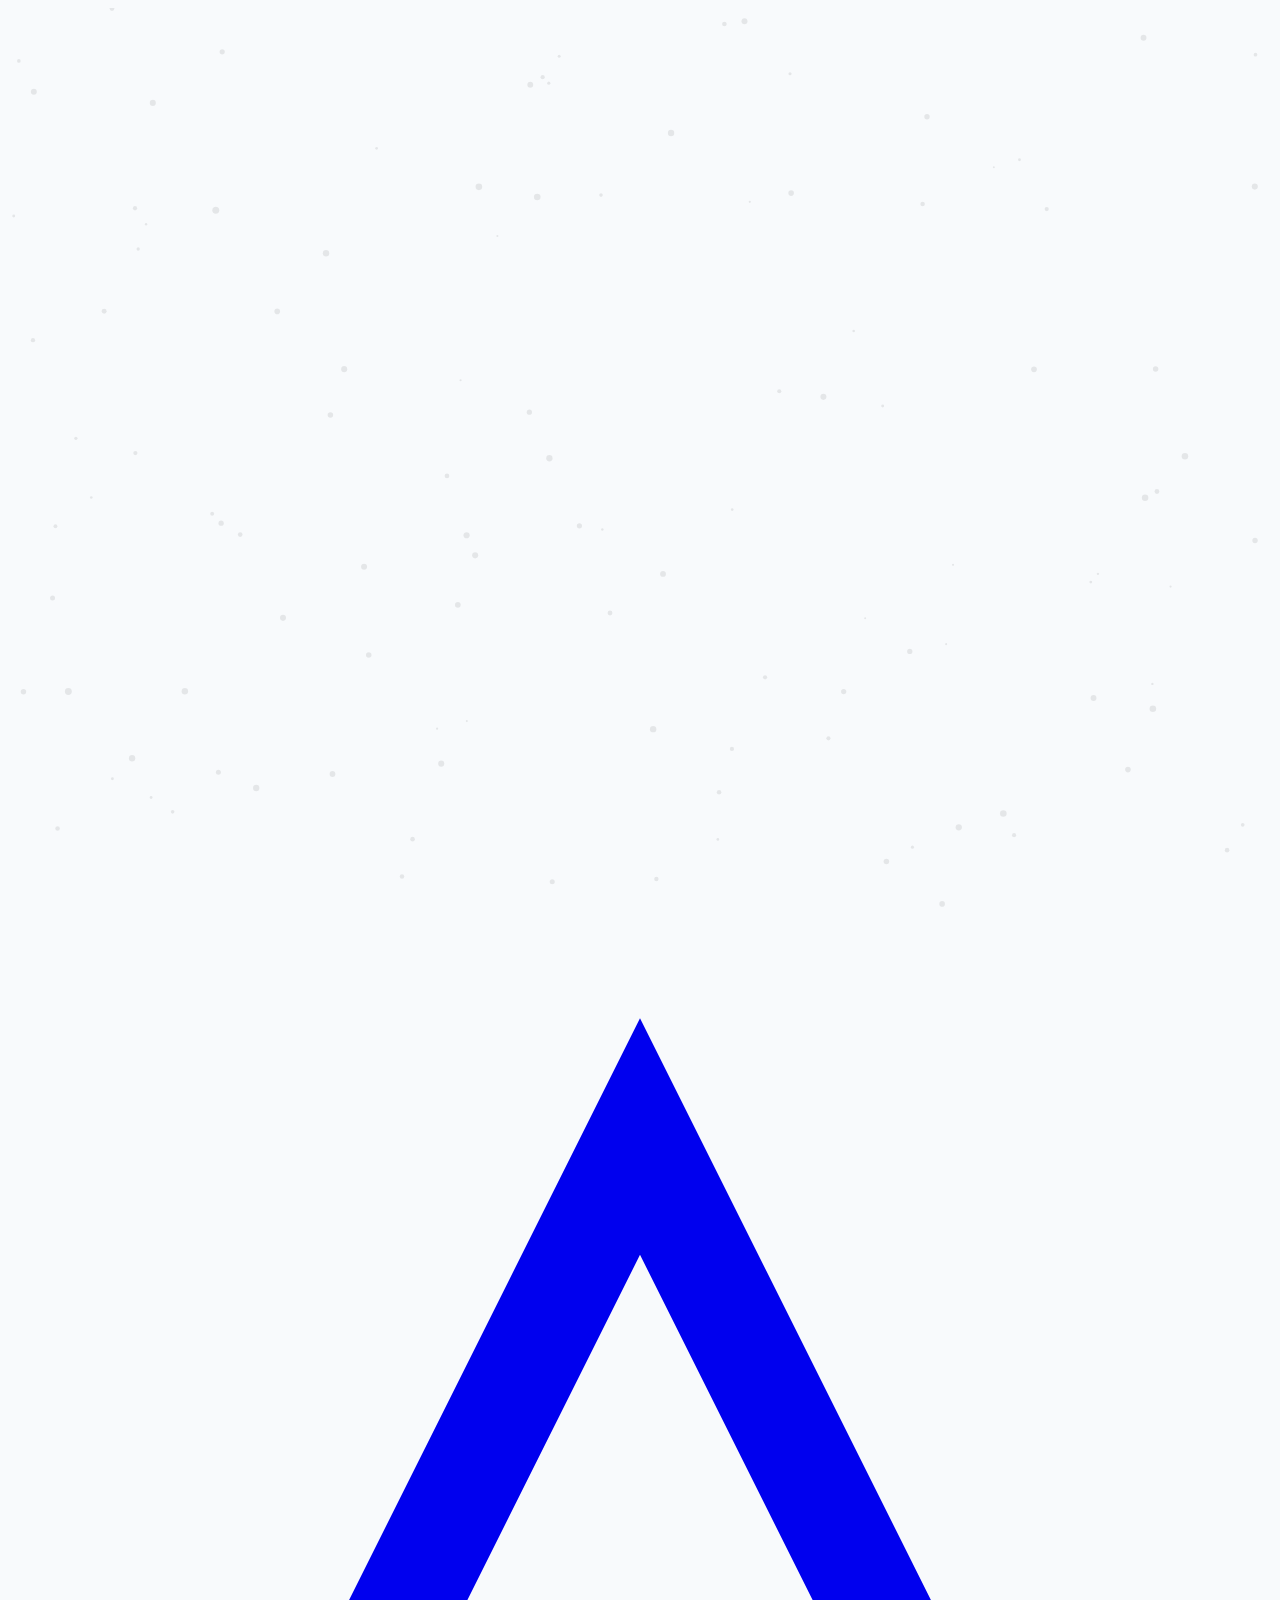
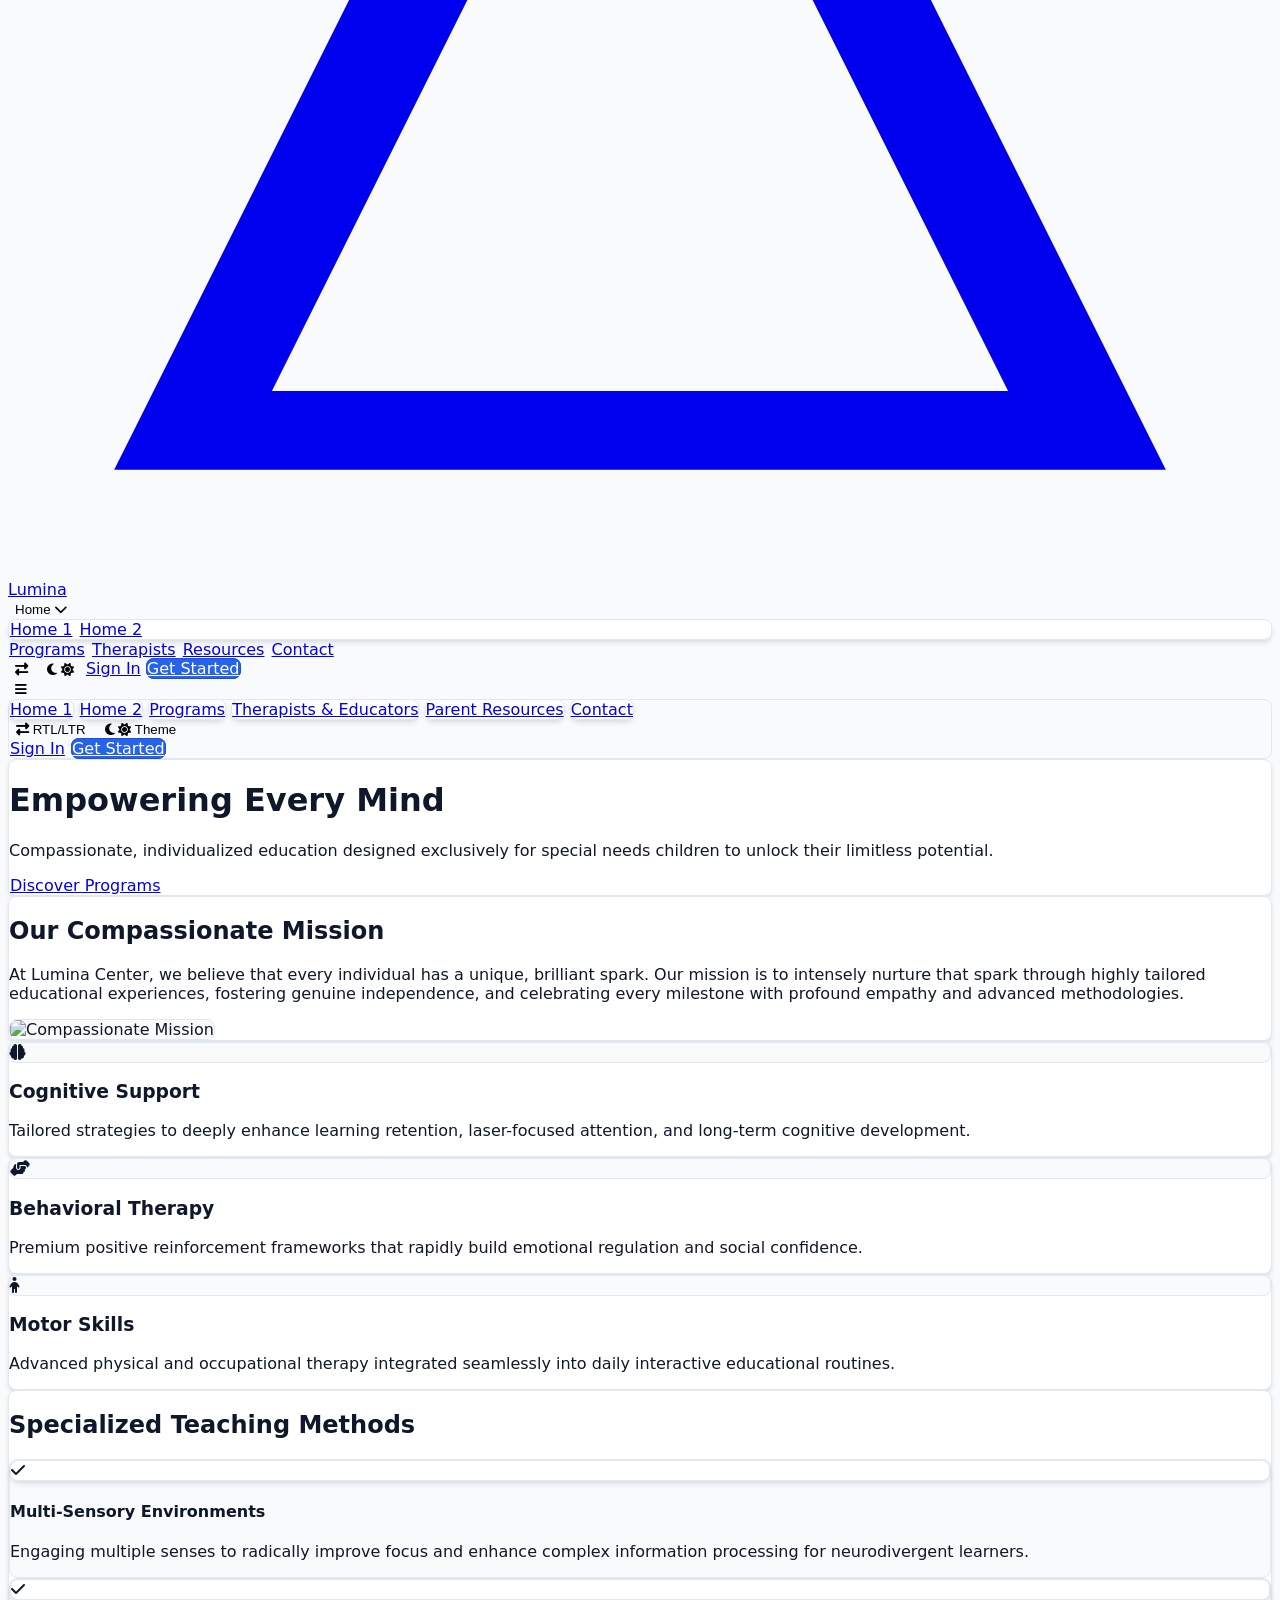
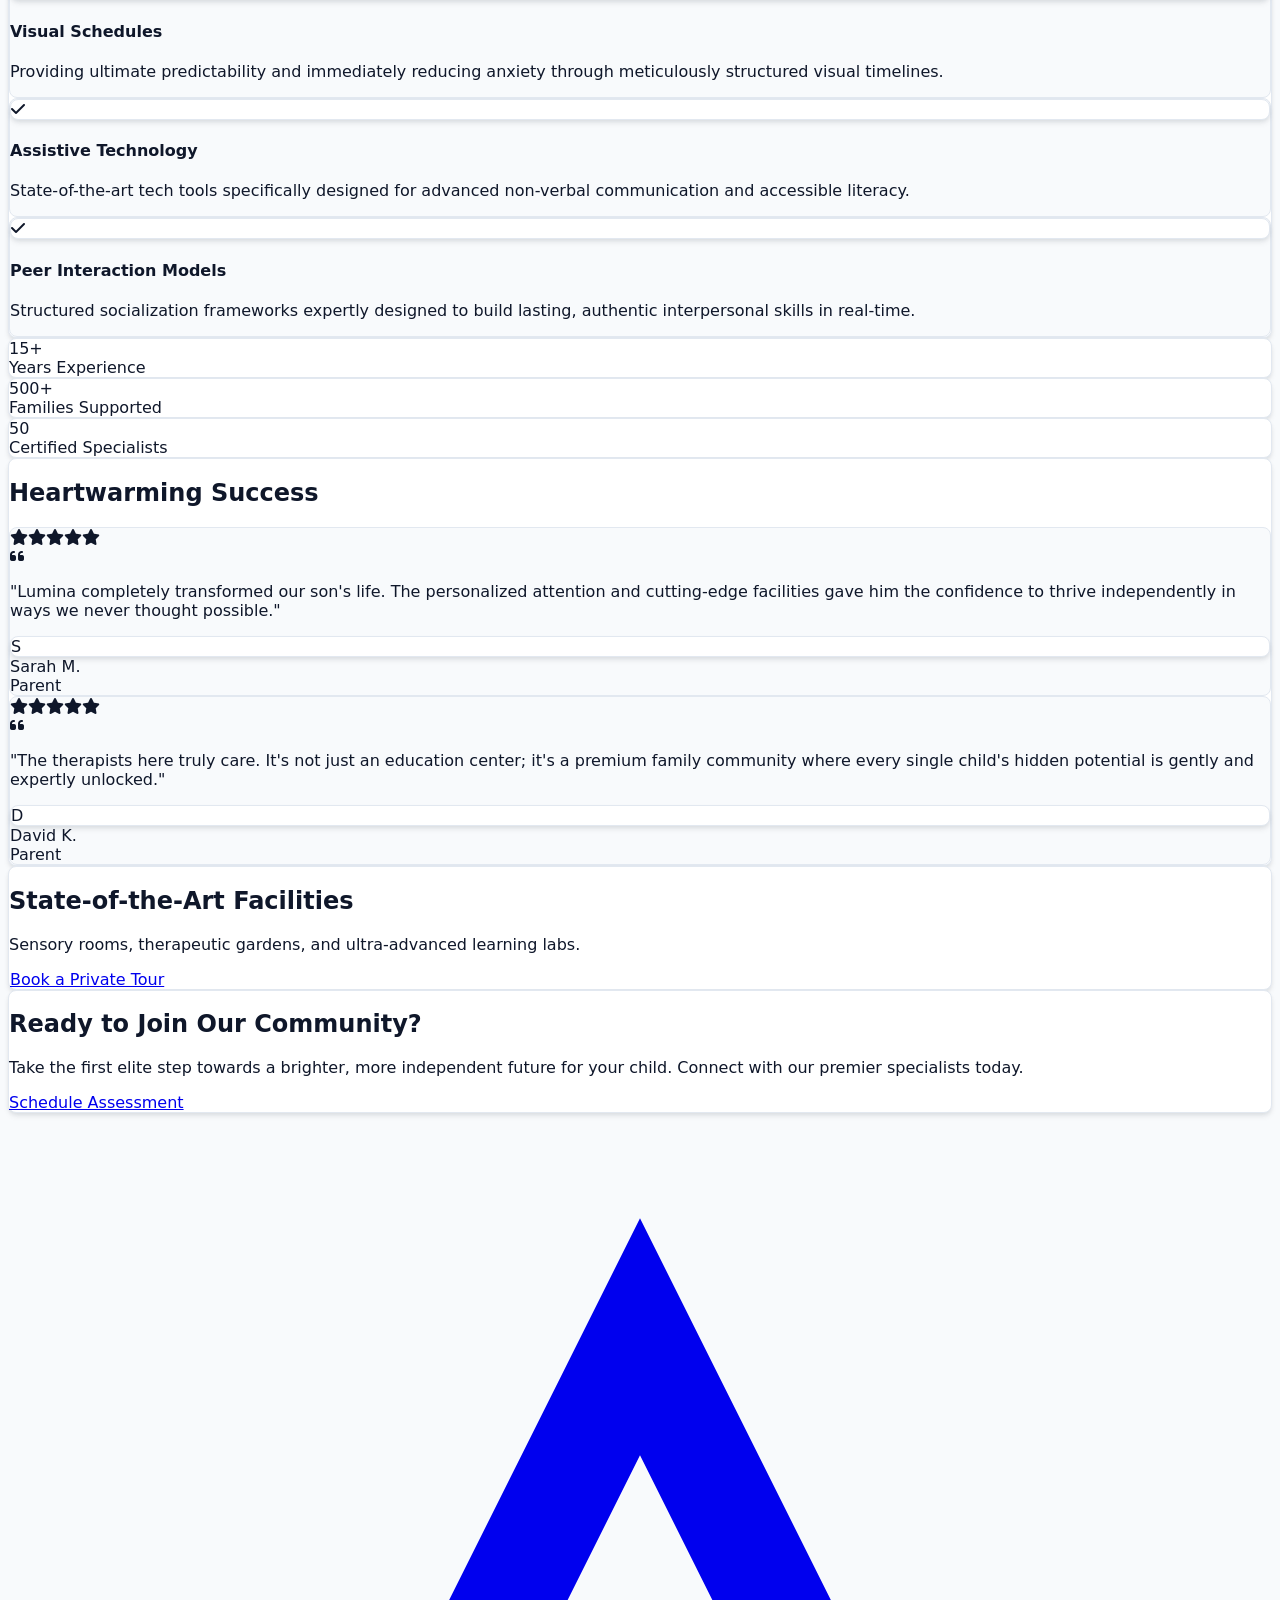
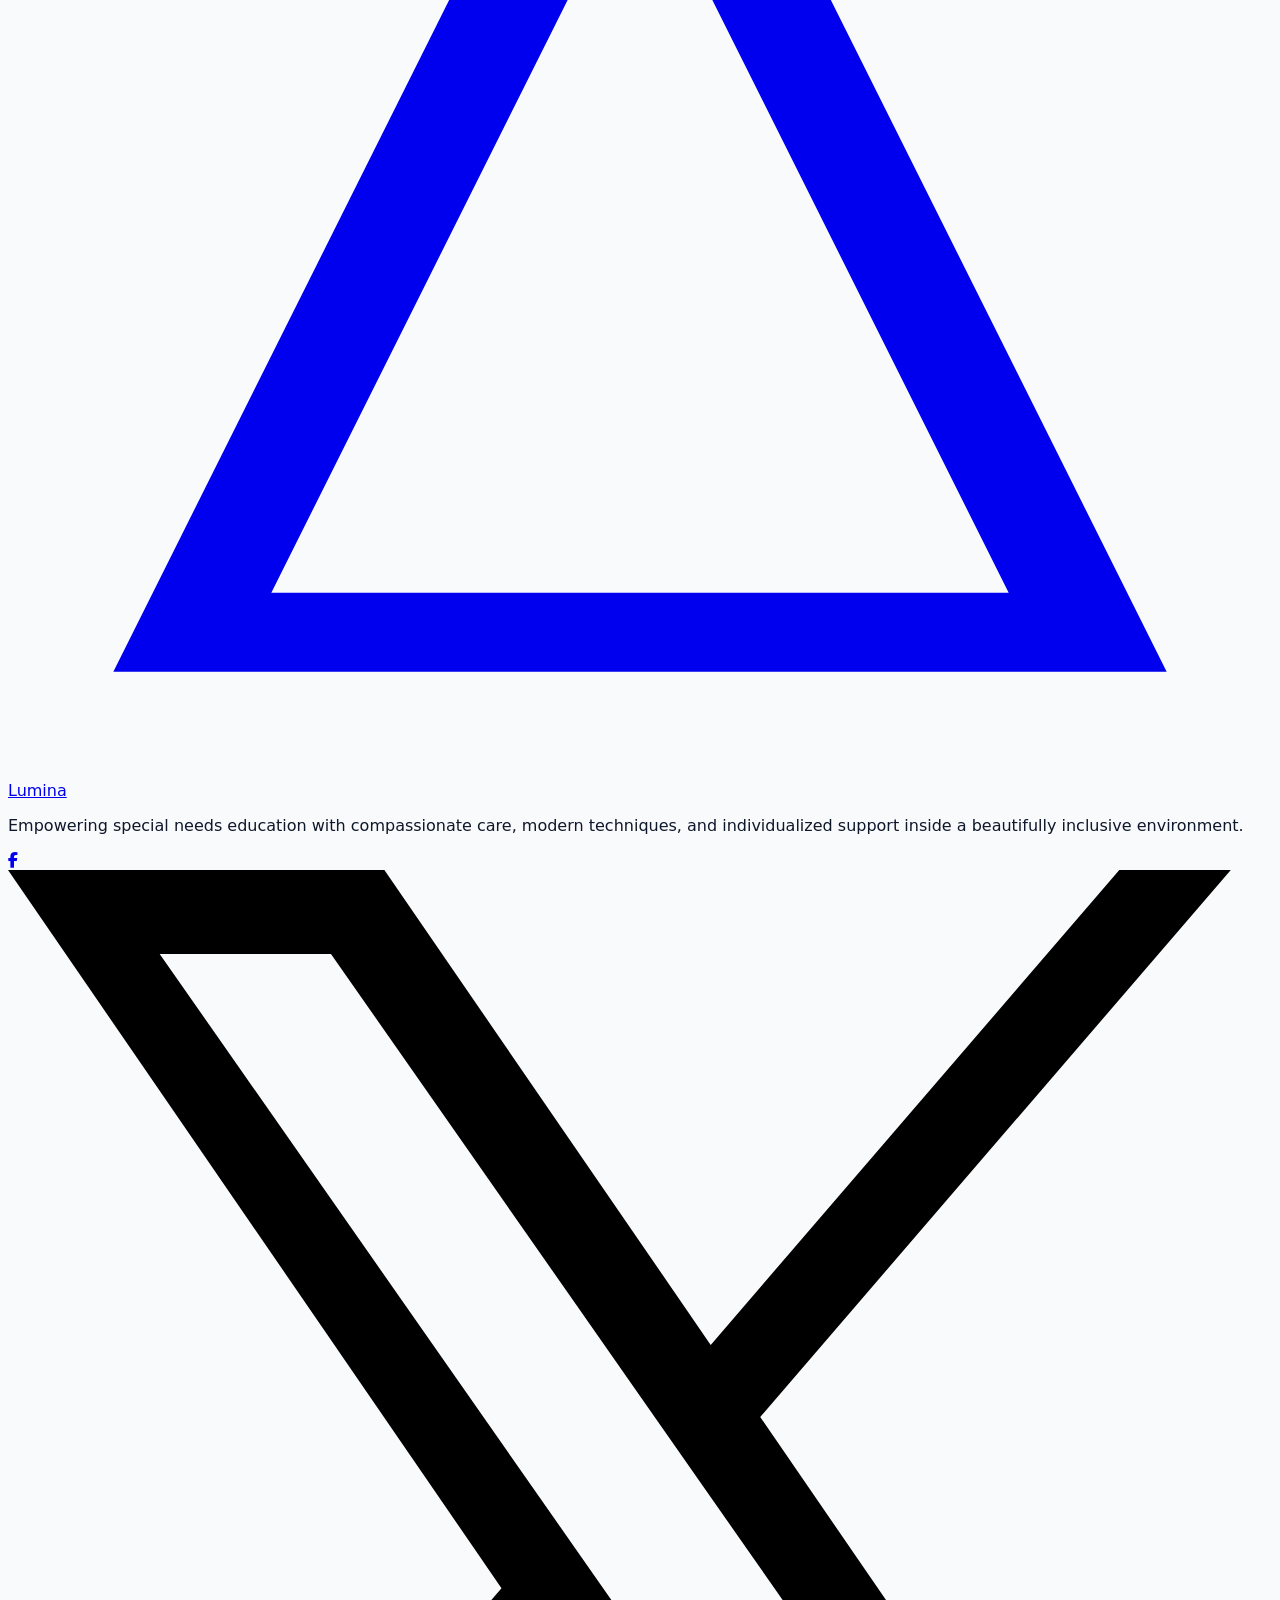
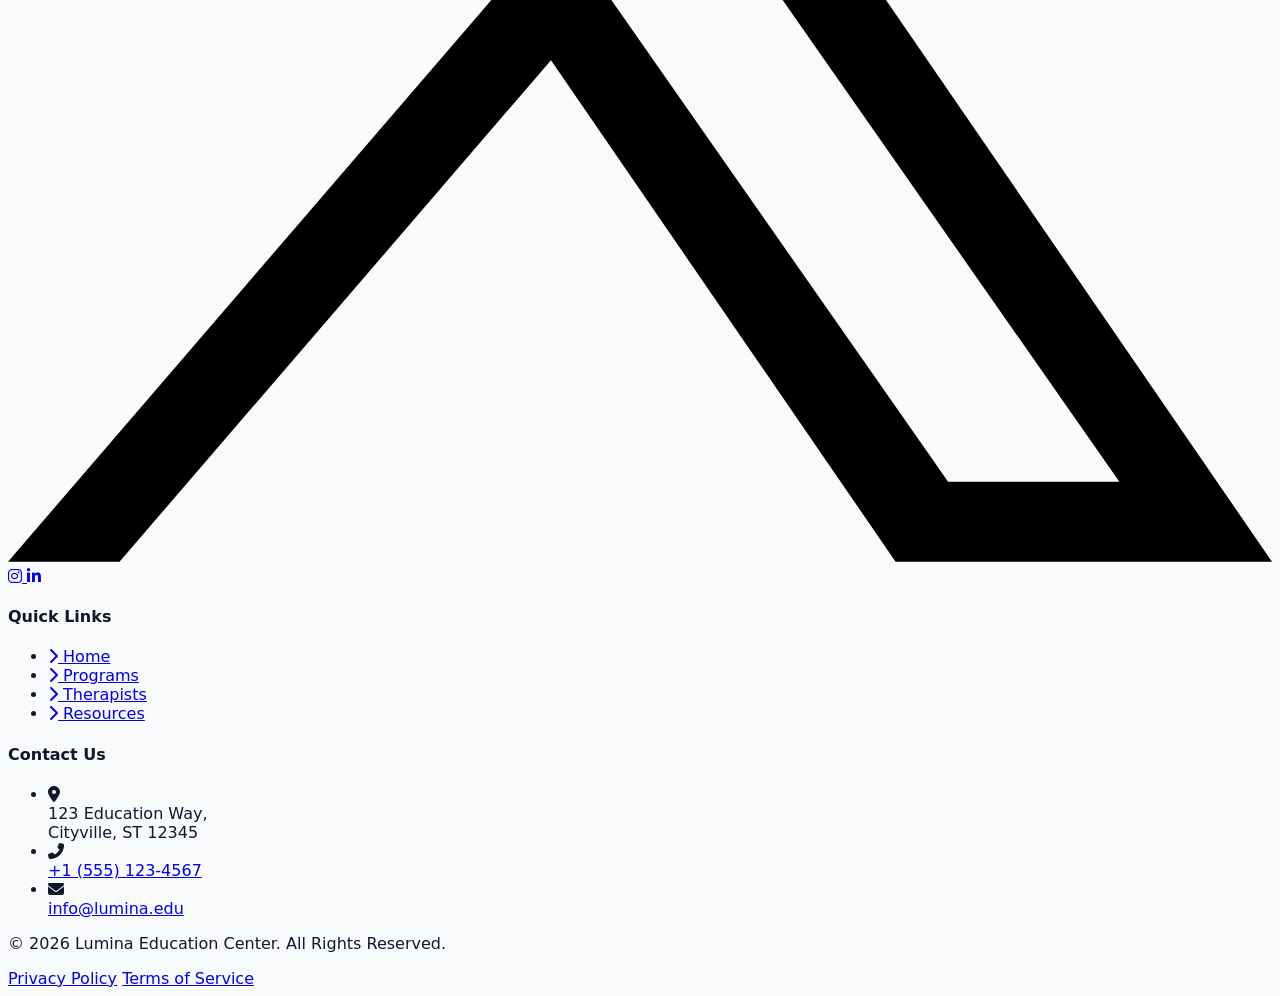
==== index.html @ 052b835d "updated" ====
<!doctype html>
<html lang="en" class="dark">
  <head>
    <meta charset="UTF-8" />
    <meta name="viewport" content="width=device-width, initial-scale=1.0" />
    <title>Lumina - Home</title>
    <!-- Custom Favicon -->
    <link
      rel="icon"
      type="image/svg+xml"
      href="data:image/svg+xml,<svg xmlns='http://www.w3.org/2000/svg' viewBox='0 0 100 100'><text y='.9em' font-size='90'>🌟</text></svg>"
    />
    <script src="https://cdn.tailwindcss.com"></script>
    <script>
      tailwind.config = {
        darkMode: "class",
        theme: {
          extend: {
            colors: {
              neuBg: { light: "#e0e5ec", dark: "#1a1a2e" },
            },
          },
        },
      };
    </script>
    <link rel="stylesheet" href="style.css" />
    <link
      rel="stylesheet"
      href="https://cdnjs.cloudflare.com/ajax/libs/font-awesome/6.4.0/css/all.min.css"
    />
    <!-- Anti-Flash Theme Script & Smooth Page Load Animation -->

    <script>
      if (
        localStorage.getItem("theme") === "dark" ||
        (!("theme" in localStorage) &&
          window.matchMedia("(prefers-color-scheme: dark)").matches)
      ) {
        document.documentElement.classList.add("dark");
      } else {
        document.documentElement.classList.remove("dark");
      }
    </script>
  </head>

  <body
    class="bg-neuBg-light dark:bg-neuBg-dark text-gray-800 dark:text-gray-100 transition-colors duration-300 font-sans min-h-screen flex flex-col relative break-words"
    dir="ltr"
  >
    <!-- Premium Moving Particle Animation -->
    <canvas
      id="particles-canvas"
      class="fixed inset-0 z-0 pointer-events-none"
    ></canvas>

    <nav
      class="sticky top-0 z-50 p-4 w-full bg-neuBg-light/80 dark:bg-neuBg-dark/80 backdrop-blur-md border-b border-gray-300/30 dark:border-gray-800/50 transition-colors duration-300 shadow-sm"
    >
      <div class="container mx-auto flex justify-between items-center gap-2">
        <a
          href="index.html"
          class="flex items-center gap-2 xl:gap-3 group shrink-0"
        >
          <div
            class="w-10 h-10 md:w-12 md:h-12 neu-btn flex items-center justify-center transition-transform duration-500 text-blue-600 dark:text-blue-400 relative"
          >
            <svg
              class="w-6 h-6 md:w-7 md:h-7 relative z-10"
              fill="currentColor"
              viewBox="0 0 24 24"
            >
              <path d="M12 2L2 22h20L12 2zm0 4.5l7 14h-14l7-14z" />
            </svg>
          </div>
          <span
            class="text-xl md:text-2xl xl:text-3xl font-extrabold tracking-tighter bg-clip-text text-transparent bg-blue-600 dark:from-blue-400 dark:to-indigo-400"
            >Lumina</span
          >
        </a>

        <div class="hidden lg:flex items-center gap-1 xl:gap-6 font-bold">
          <div class="relative group">
            <button
              class="dropdown-btn flex items-center gap-1 hover:text-blue-600 dark:hover:text-blue-400 transition-colors px-2 py-2 xl:p-3 neu-btn text-[11px] xl:text-sm uppercase tracking-wide"
            >
              Home
              <i
                class="fas fa-chevron-down text-[9px] xl:text-xs ml-1 opacity-70"
              ></i>
            </button>
            <div
              class="dropdown-menu absolute hidden top-full left-0 mt-4 w-40 neu-flat p-2 flex-col gap-2 z-50"
            >
              <a
                href="index.html"
                class="p-3 hover:text-blue-500 transition-colors block text-center neu-btn text-sm"
                >Home 1</a
              >
              <a
                href="index2.html"
                class="p-3 hover:text-blue-500 transition-colors block text-center neu-btn text-sm"
                >Home 2</a
              >
            </div>
          </div>
          <a
            href="programs.html"
            class="px-2 py-2 xl:p-3 neu-btn hover:text-blue-600 dark:hover:text-blue-400 transition-colors text-[11px] xl:text-sm uppercase tracking-wide"
            >Programs</a
          >
          <a
            href="therapists.html"
            class="px-2 py-2 xl:p-3 neu-btn hover:text-blue-600 dark:hover:text-blue-400 transition-colors text-[11px] xl:text-sm uppercase tracking-wide"
            >Therapists</a
          >
          <a
            href="resources.html"
            class="px-2 py-2 xl:p-3 neu-btn hover:text-blue-600 dark:hover:text-blue-400 transition-colors text-[11px] xl:text-sm uppercase tracking-wide"
            >Resources</a
          >
          <a
            href="contact.html"
            class="px-2 py-2 xl:p-3 neu-btn hover:text-blue-600 dark:hover:text-blue-400 transition-colors text-[11px] xl:text-sm uppercase tracking-wide"
            >Contact</a
          >
        </div>

        <div class="hidden lg:flex items-center gap-2 xl:gap-5 shrink-0">
          <button
            class="dir-toggle neu-btn w-8 h-8 xl:w-10 xl:h-10 flex items-center justify-center text-sm xl:text-lg hover:text-blue-500 transition-colors"
            title="Toggle RTL/LTR"
          >
            <i class="fas fa-exchange-alt"></i>
          </button>
          <button
            class="theme-toggle neu-btn w-8 h-8 xl:w-10 xl:h-10 flex items-center justify-center text-sm xl:text-lg hover:text-blue-500 transition-colors"
            title="Toggle Theme"
          >
            <i class="fas fa-moon dark:hidden"></i>
            <i class="fas fa-sun hidden dark:block text-yellow-400"></i>
          </button>
          <a
            href="signin.html"
            class="px-2 py-2 font-bold hover:text-blue-600 transition-colors text-xs xl:text-sm"
            >Sign In</a
          >
          <a
            href="signup.html"
            class="neu-inset px-4 py-2 xl:px-6 xl:py-2.5 font-extrabold text-white bg-blue-600 hover:bg-blue-700 hover:scale-105 transition-all duration-300 rounded-full uppercase tracking-wide text-[10px] xl:text-xs shadow-lg shadow-blue-500/30 whitespace-nowrap"
            >Get Started</a
          >
        </div>

        <!-- Mobile Hamburger -->
        <button
          class="mobile-menu-btn lg:hidden neu-btn w-10 h-10 md:w-12 md:h-12 flex items-center justify-center text-lg md:text-xl text-blue-600 dark:text-blue-400 shrink-0"
        >
          <i class="fas fa-bars"></i>
        </button>
      </div>

      <!-- Mobile Menu (Fixed with scrollable height) -->
      <div
        class="mobile-menu hidden lg:hidden mt-4 flex-col gap-2 neu-inset p-5 rounded-3xl w-full text-base max-h-[75vh] overflow-y-auto"
      >
        <a
          href="index.html"
          class="neu-flat p-3 text-center font-extrabold block"
          >Home 1</a
        >
        <a
          href="index2.html"
          class="neu-flat p-3 text-center font-extrabold block"
          >Home 2</a
        >
        <a
          href="programs.html"
          class="neu-flat p-3 text-center font-extrabold block"
          >Programs</a
        >
        <a
          href="therapists.html"
          class="neu-flat p-3 text-center font-extrabold block"
          >Therapists & Educators</a
        >
        <a
          href="resources.html"
          class="neu-flat p-3 text-center font-extrabold block"
          >Parent Resources</a
        >
        <a
          href="contact.html"
          class="neu-flat p-3 text-center font-extrabold block"
          >Contact</a
        >

        <!-- Visible Mobile Toggles -->
        <div class="flex gap-3 p-1 mt-4 border-t border-gray-400/20 pt-5">
          <button
            class="mobile-dir-toggle neu-btn p-3 flex-1 font-bold flex items-center justify-center text-sm"
          >
            <i class="fas fa-exchange-alt mr-2"></i> RTL/LTR
          </button>
          <button
            class="mobile-theme-toggle neu-btn p-3 flex-1 font-bold flex items-center justify-center text-sm"
          >
            <i class="fas fa-moon dark:hidden mr-2"></i>
            <i class="fas fa-sun hidden dark:inline mr-2 text-yellow-400"></i>
            Theme
          </button>
        </div>

        <div class="flex gap-3 p-1 mt-2">
          <a
            href="signin.html"
            class="neu-btn p-3 text-center flex-1 font-bold text-sm"
            >Sign In</a
          >
          <a
            href="signup.html"
            class="neu-inset p-3 text-center flex-1 text-white bg-blue-600 font-extrabold text-sm"
            >Get Started</a
          >
        </div>
      </div>
    </nav>

    <main
      class="flex-grow relative z-10 flex flex-col gap-10 md:gap-16 py-8 md:py-10 container mx-auto px-4 lg:px-8 max-w-7xl"
    >
      <!-- Container 1: Hero (Glassmorphism Upgrade) -->
      <header
        class="rounded-lg md:rounded-lg overflow-hidden neu-flat min-h-[450px] md:h-[650px] flex items-center justify-center text-center p-4 md:p-6 relative bg-cover bg-center shadow-2xl"
        style="
          background-image: url(&quot;https://images.pexels.com/photos/1148998/pexels-photo-1148998.jpeg&quot;);
        "
      >
        <div class="absolute inset-0 bg-black/30 dark:bg-black/60 z-0"></div>

        <!-- Frosted Glass Card Layer -->
        <div
          class="hero-content max-w-4xl z-10 relative backdrop-blur-md bg-white/10 dark:bg-black/20 border border-white/20 p-8 md:p-12 rounded-lg md:rounded-lg shadow-[0_8px_32px_0_rgba(31,38,135,0.37)]"
        >
          <h1
            class="text-4xl sm:text-5xl md:text-7xl font-black mb-4 md:mb-6 text-white drop-shadow-md tracking-tight px-2"
          >
            Empowering Every Mind
          </h1>
          <p
            class="text-base md:text-xl text-white/90 drop-shadow-md mb-8 md:mb-10 font-bold leading-relaxed px-2"
          >
            Compassionate, individualized education designed exclusively for
            special needs children to unlock their limitless potential.
          </p>
          <div class="flex flex-col sm:flex-row gap-4 justify-center">
            <a
              href="programs.html"
              class="neu-btn px-8 md:px-10 py-4 font-extrabold text-sm md:text-base bg-white/90 dark:bg-neuBg-dark text-blue-600 dark:text-blue-400 uppercase tracking-widest hover:scale-105 transition-transform inline-block mx-auto sm:mx-0 shadow-lg"
              >Discover Programs</a
            >
          </div>
        </div>
      </header>

      <!-- Container 2: About Us (Gradient Typography Upgrade) -->
      <section
        class="neu-flat p-6 md:p-12 rounded-lg md:rounded-lg flex flex-col md:flex-row gap-8 md:gap-12 items-center"
      >
        <div class="flex-1 text-center md:text-left">
          <h2
            class="text-3xl md:text-5xl font-black mb-4 md:mb-6 leading-tight text-blue-700 dark:text-blue-400"
          >
            Our Compassionate Mission
          </h2>
          <div
            class="w-20 h-1 bg-blue-600 hover:bg-blue-700 mb-6 mx-auto md:mx-0 rounded-full"
          ></div>
          <p class="text-base md:text-lg opacity-80 leading-relaxed font-bold">
            At Lumina Center, we believe that every individual has a unique,
            brilliant spark. Our mission is to intensely nurture that spark
            through highly tailored educational experiences, fostering genuine
            independence, and celebrating every milestone with profound empathy
            and advanced methodologies.
          </p>
        </div>
        <div class="flex-1 w-full relative group">
          <div
            class="absolute -inset-2 bg-blue-600 hover:bg-blue-700 rounded-[1.8rem] md:rounded-[2.3rem] blur opacity-20 group-hover:opacity-40 transition duration-1000 group-hover:duration-200"
          ></div>
          <img
            src="https://i.pinimg.com/736x/34/2c/36/342c367ed93afc5a8b51ae92e1a95a47.jpg"
            class="relative rounded-md md:rounded-lg neu-inset p-2 w-full object-cover h-64 md:h-80 hover:scale-[1.01] transition-transform duration-500"
            alt="Compassionate Mission"
          />
        </div>
      </section>

      <!-- Container 3: Individualized Learning (Card Enhancements) -->
      <section
        class="grid grid-cols-1 sm:grid-cols-2 md:grid-cols-3 gap-6 md:gap-8"
      >
        <div
          class="neu-flat p-6 md:p-8 rounded-lg md:rounded-lg flex flex-col items-center text-center group hover:-translate-y-2 transition-all duration-300 relative overflow-hidden"
        >
          <div
            class="absolute top-0 left-0 w-full h-2 bg-blue-600 hover:bg-blue-700"
          ></div>
          <div
            class="w-16 h-16 md:w-20 md:h-20 neu-inset rounded-full flex items-center justify-center mb-4 md:mb-6 text-blue-500 text-2xl md:text-3xl transition-transform"
          >
            <i class="fas fa-brain relative z-10"></i>
          </div>
          <h3
            class="text-xl md:text-2xl font-extrabold mb-3 md:mb-4 group-hover:text-blue-500 transition-colors"
          >
            Cognitive Support
          </h3>
          <p class="opacity-80 font-bold text-sm md:text-base leading-relaxed">
            Tailored strategies to deeply enhance learning retention,
            laser-focused attention, and long-term cognitive development.
          </p>
        </div>
        <div
          class="neu-flat p-6 md:p-8 rounded-lg md:rounded-lg flex flex-col items-center text-center group hover:-translate-y-2 transition-all duration-300 relative overflow-hidden"
        >
          <div
            class="absolute top-0 left-0 w-full h-2 bg-blue-600 hover:bg-blue-700"
          ></div>
          <div
            class="w-16 h-16 md:w-20 md:h-20 neu-inset rounded-full flex items-center justify-center mb-4 md:mb-6 text-green-500 text-2xl md:text-3xl transition-transform"
          >
            <i class="fas fa-hands-helping"></i>
          </div>
          <h3
            class="text-xl md:text-2xl font-extrabold mb-3 md:mb-4 group-hover:text-green-500 transition-colors"
          >
            Behavioral Therapy
          </h3>
          <p class="opacity-80 font-bold text-sm md:text-base leading-relaxed">
            Premium positive reinforcement frameworks that rapidly build
            emotional regulation and social confidence.
          </p>
        </div>
        <div
          class="neu-flat p-6 md:p-8 rounded-lg md:rounded-lg flex flex-col items-center text-center group hover:-translate-y-2 transition-all duration-300 relative overflow-hidden sm:col-span-2 md:col-span-1"
        >
          <div
            class="absolute top-0 left-0 w-full h-2 bg-blue-600 hover:bg-blue-700"
          ></div>
          <div
            class="w-16 h-16 md:w-20 md:h-20 neu-inset rounded-full flex items-center justify-center mb-4 md:mb-6 text-purple-500 text-2xl md:text-3xl transition-transform"
          >
            <i class="fas fa-child"></i>
          </div>
          <h3
            class="text-xl md:text-2xl font-extrabold mb-3 md:mb-4 group-hover:text-purple-500 transition-colors"
          >
            Motor Skills
          </h3>
          <p class="opacity-80 font-bold text-sm md:text-base leading-relaxed">
            Advanced physical and occupational therapy integrated seamlessly
            into daily interactive educational routines.
          </p>
        </div>
      </section>

      <!-- Container 4: Specialized Teaching Methods (Interactive Grid) -->
      <section class="neu-flat p-6 md:p-12 rounded-lg md:rounded-lg">
        <h2
          class="text-3xl md:text-4xl font-black mb-8 md:mb-12 text-center text-blue-700 dark:text-blue-400"
        >
          Specialized Teaching Methods
        </h2>
        <div class="grid grid-cols-1 md:grid-cols-2 gap-6 md:gap-8">
          <div
            class="flex flex-col sm:flex-row gap-4 sm:gap-6 items-center sm:items-start text-center sm:text-left neu-inset p-5 md:p-8 rounded-md md:rounded-lg group hover:neu-flat transition-all duration-300 cursor-default"
          >
            <div
              class="w-14 h-14 neu-flat rounded-full flex-shrink-0 flex items-center justify-center text-blue-500 text-xl group-hover:bg-blue-500 group-hover:text-white transition-colors"
            >
              <i class="fas fa-check"></i>
            </div>
            <div>
              <h4
                class="font-extrabold text-lg md:text-xl mb-2 group-hover:text-blue-500 transition-colors"
              >
                Multi-Sensory Environments
              </h4>
              <p class="opacity-80 font-bold text-sm md:text-base">
                Engaging multiple senses to radically improve focus and enhance
                complex information processing for neurodivergent learners.
              </p>
            </div>
          </div>
          <div
            class="flex flex-col sm:flex-row gap-4 sm:gap-6 items-center sm:items-start text-center sm:text-left neu-inset p-5 md:p-8 rounded-md md:rounded-lg group hover:neu-flat transition-all duration-300 cursor-default"
          >
            <div
              class="w-14 h-14 neu-flat rounded-full flex-shrink-0 flex items-center justify-center text-purple-500 text-xl group-hover:bg-purple-500 group-hover:text-white transition-colors"
            >
              <i class="fas fa-check"></i>
            </div>
            <div>
              <h4
                class="font-extrabold text-lg md:text-xl mb-2 group-hover:text-purple-500 transition-colors"
              >
                Visual Schedules
              </h4>
              <p class="opacity-80 font-bold text-sm md:text-base">
                Providing ultimate predictability and immediately reducing
                anxiety through meticulously structured visual timelines.
              </p>
            </div>
          </div>
          <div
            class="flex flex-col sm:flex-row gap-4 sm:gap-6 items-center sm:items-start text-center sm:text-left neu-inset p-5 md:p-8 rounded-md md:rounded-lg group hover:neu-flat transition-all duration-300 cursor-default"
          >
            <div
              class="w-14 h-14 neu-flat rounded-full flex-shrink-0 flex items-center justify-center text-green-500 text-xl group-hover:bg-green-500 group-hover:text-white transition-colors"
            >
              <i class="fas fa-check"></i>
            </div>
            <div>
              <h4
                class="font-extrabold text-lg md:text-xl mb-2 group-hover:text-green-500 transition-colors"
              >
                Assistive Technology
              </h4>
              <p class="opacity-80 font-bold text-sm md:text-base">
                State-of-the-art tech tools specifically designed for advanced
                non-verbal communication and accessible literacy.
              </p>
            </div>
          </div>
          <div
            class="flex flex-col sm:flex-row gap-4 sm:gap-6 items-center sm:items-start text-center sm:text-left neu-inset p-5 md:p-8 rounded-md md:rounded-lg group hover:neu-flat transition-all duration-300 cursor-default"
          >
            <div
              class="w-14 h-14 neu-flat rounded-full flex-shrink-0 flex items-center justify-center text-orange-500 text-xl group-hover:bg-orange-500 group-hover:text-white transition-colors"
            >
              <i class="fas fa-check"></i>
            </div>
            <div>
              <h4
                class="font-extrabold text-lg md:text-xl mb-2 group-hover:text-orange-500 transition-colors"
              >
                Peer Interaction Models
              </h4>
              <p class="opacity-80 font-bold text-sm md:text-base">
                Structured socialization frameworks expertly designed to build
                lasting, authentic interpersonal skills in real-time.
              </p>
            </div>
          </div>
        </div>
      </section>

      <!-- Container 5: Impact Stats (Dynamic Pill Layout) -->
      <section
        class="grid grid-cols-1 md:grid-cols-3 gap-6 md:gap-8 text-center"
      >
        <div
          class="neu-flat p-8 rounded-lg flex flex-col items-center justify-center group hover:scale-105 transition-transform duration-300"
        >
          <div
            class="text-4xl sm:text-5xl md:text-6xl font-black text-blue-700 dark:text-blue-400 mb-2"
          >
            15+
          </div>
          <div
            class="text-sm md:text-base font-extrabold opacity-80 uppercase tracking-widest"
          >
            Years Experience
          </div>
        </div>
        <div
          class="neu-flat p-8 rounded-lg flex flex-col items-center justify-center group hover:scale-105 transition-transform duration-300"
        >
          <div
            class="text-4xl sm:text-5xl md:text-6xl font-black bg-clip-text text-transparent bg-purple-600 mb-2"
          >
            500+
          </div>
          <div
            class="text-sm md:text-base font-extrabold opacity-80 uppercase tracking-widest"
          >
            Families Supported
          </div>
        </div>
        <div
          class="neu-flat p-8 rounded-lg flex flex-col items-center justify-center group hover:scale-105 transition-transform duration-300"
        >
          <div
            class="text-4xl sm:text-5xl md:text-6xl font-black text-blue-700 dark:text-blue-400 mb-2"
          >
            50
          </div>
          <div
            class="text-sm md:text-base font-extrabold opacity-80 uppercase tracking-widest"
          >
            Certified Specialists
          </div>
        </div>
      </section>

      <!-- Container 6: Success Stories (Avatars & Stars Upgrade) -->
      <section
        class="neu-flat p-6 md:p-12 rounded-lg md:rounded-lg relative overflow-hidden"
      >
        <!-- Decorative blur blob -->
        <div
          class="absolute -top-24 -right-24 w-64 h-64 bg-blue-500 opacity-10 blur-[80px] rounded-full"
        ></div>

        <h2
          class="text-3xl md:text-4xl font-black mb-8 md:mb-12 text-center neu-text relative z-10"
        >
          Heartwarming Success
        </h2>
        <div
          class="grid grid-cols-1 md:grid-cols-2 gap-6 md:gap-8 relative z-10"
        >
          <div
            class="neu-inset p-6 sm:p-8 md:p-10 rounded-md md:rounded-lg relative flex flex-col justify-between"
          >
            <div>
              <div class="flex gap-1 text-yellow-400 text-sm md:text-base mb-4">
                <i class="fas fa-star"></i><i class="fas fa-star"></i
                ><i class="fas fa-star"></i><i class="fas fa-star"></i
                ><i class="fas fa-star"></i>
              </div>
              <i
                class="fas fa-quote-left text-3xl md:text-5xl opacity-5 absolute top-6 right-6"
              ></i>
              <p
                class="opacity-90 italic text-base sm:text-lg md:text-xl leading-relaxed font-medium"
              >
                "Lumina completely transformed our son's life. The personalized
                attention and cutting-edge facilities gave him the confidence to
                thrive independently in ways we never thought possible."
              </p>
            </div>
            <div class="mt-8 flex items-center gap-4">
              <div
                class="w-12 h-12 rounded-full neu-flat flex items-center justify-center text-blue-500 font-bold text-xl"
              >
                S
              </div>
              <div>
                <div
                  class="font-extrabold text-base md:text-lg text-blue-600 dark:text-blue-400"
                >
                  Sarah M.
                </div>
                <div
                  class="text-xs opacity-70 font-bold uppercase tracking-wider"
                >
                  Parent
                </div>
              </div>
            </div>
          </div>
          <div
            class="neu-inset p-6 sm:p-8 md:p-10 rounded-md md:rounded-lg relative flex flex-col justify-between"
          >
            <div>
              <div class="flex gap-1 text-yellow-400 text-sm md:text-base mb-4">
                <i class="fas fa-star"></i><i class="fas fa-star"></i
                ><i class="fas fa-star"></i><i class="fas fa-star"></i
                ><i class="fas fa-star"></i>
              </div>
              <i
                class="fas fa-quote-left text-3xl md:text-5xl opacity-5 absolute top-6 right-6"
              ></i>
              <p
                class="opacity-90 italic text-base sm:text-lg md:text-xl leading-relaxed font-medium"
              >
                "The therapists here truly care. It's not just an education
                center; it's a premium family community where every single
                child's hidden potential is gently and expertly unlocked."
              </p>
            </div>
            <div class="mt-8 flex items-center gap-4">
              <div
                class="w-12 h-12 rounded-full neu-flat flex items-center justify-center text-purple-500 font-bold text-xl"
              >
                D
              </div>
              <div>
                <div
                  class="font-extrabold text-base md:text-lg text-purple-600 dark:text-purple-400"
                >
                  David K.
                </div>
                <div
                  class="text-xs opacity-70 font-bold uppercase tracking-wider"
                >
                  Parent
                </div>
              </div>
            </div>
          </div>
        </div>
      </section>

      <!-- Container 7: Facilities (Glassmorphic Pane Upgrade) -->
      <section
        class="neu-flat p-3 md:p-4 rounded-lg md:rounded-lg overflow-hidden relative group min-h-[350px] md:min-h-[450px] flex items-center justify-center"
      >
        <div
          class="absolute inset-0 bg-cover bg-center opacity-80 dark:opacity-60 transition-transform duration-1000 group-hover:scale-105 rounded-md md:rounded-lg"
          style="background-image: url('https://images.unsplash.com/photo-1503676260728-1c00da094a0b?w=1600&auto=format&fit=crop'); margin: 12px md:margin: 16px;"
        ></div>

        <div
          class="relative z-10 text-center py-10 px-8 max-w-2xl backdrop-blur-lg bg-white/20 dark:bg-black/40 border border-white/30 rounded-lg shadow-[0_8px_32px_0_rgba(0,0,0,0.3)]"
        >
          <h2
            class="text-3xl md:text-5xl font-black mb-4 md:mb-6 text-gray-900 dark:text-white drop-shadow-md"
          >
            State-of-the-Art Facilities
          </h2>
          <p
            class="text-base md:text-xl mb-6 md:mb-8 font-extrabold text-gray-900 dark:text-gray-100 drop-shadow-md"
          >
            Sensory rooms, therapeutic gardens, and ultra-advanced learning
            labs.
          </p>
          <a
            href="contact.html"
            class="neu-btn px-6 md:px-8 py-3 md:py-4 font-black text-xs md:text-base bg-white dark:bg-neuBg-dark tracking-wide uppercase hover:scale-105 transition-transform inline-block"
            >Book a Private Tour</a
          >
        </div>
      </section>

      <!-- Container 8: CTA (Gradient Glow Overlay) -->
      <section
        class="relative p-8 sm:p-10 md:p-16 rounded-lg md:rounded-lg text-center overflow-hidden neu-flat"
      >
        <div class="absolute inset-0 bg-blue-50 dark:bg-slate-800/50 z-0"></div>
        <div class="relative z-10">
          <h2
            class="text-3xl md:text-5xl font-black mb-4 md:mb-6 bg-clip-text text-transparent bg-blue-600 dark:from-blue-400 dark:to-indigo-400"
          >
            Ready to Join Our Community?
          </h2>
          <p
            class="opacity-80 mb-8 md:mb-10 max-w-3xl mx-auto text-base md:text-xl font-bold leading-relaxed"
          >
            Take the first elite step towards a brighter, more independent
            future for your child. Connect with our premier specialists today.
          </p>
          <a
            href="contact.html"
            class="px-8 md:px-10 py-4 md:py-5 font-black text-base md:text-xl text-white bg-blue-600 hover:bg-blue-700 transition-all inline-block rounded-full shadow-[0_10px_25px_rgba(37,99,235,0.4)] hover:scale-105"
            >Schedule Assessment</a
          >
        </div>
      </section>
    </main>

    <!-- Ultra-Premium Cinematic Bento Footer for Lumina Special Needs Education -->
    <footer
      class="bg-white dark:bg-[#1e293b] pt-16 pb-8 mt-24 transition-colors duration-300 relative overflow-hidden shadow-[0_-4px_20px_-2px_rgba(15,23,42,0.05)] border-t border-slate-200 dark:border-slate-800"
    >
      <!-- Subtle background accent -->
      <div
        class="absolute top-0 left-1/2 -translate-x-1/2 w-1/2 h-1 bg-blue-600 hover:bg-blue-700 opacity-50"
      ></div>

      <div
        class="container mx-auto px-6 lg:px-12 grid grid-cols-1 md:grid-cols-12 gap-10 mb-12 relative z-10"
      >
        <!-- Brand & Description -->
        <div class="md:col-span-4 lg:col-span-5">
          <a
            href="index.html"
            class="flex items-center gap-3 mb-6 inline-flex group"
          >
            <div
              class="w-12 h-12 flex items-center justify-center rounded-xl bg-blue-50 dark:bg-blue-900/20 text-blue-600 dark:text-blue-400 border border-blue-100 dark:border-blue-800/50 transition-transform duration-300"
            >
              <!-- Same SVG as Navbar -->
              <svg
                class="w-6 h-6 md:w-7 md:h-7"
                fill="currentColor"
                viewBox="0 0 24 24"
              >
                <path d="M12 2L2 22h20L12 2zm0 4.5l7 14h-14l7-14z" />
              </svg>
            </div>
            <span
              class="text-3xl font-black text-slate-900 dark:text-white tracking-tight"
              >Lumina</span
            >
          </a>
          <p
            class="text-slate-500 dark:text-slate-400 text-sm leading-relaxed max-w-sm mb-8"
          >
            Empowering special needs education with compassionate care, modern
            techniques, and individualized support inside a beautifully
            inclusive environment.
          </p>
          <!-- Social Media -->
          <div class="flex gap-3">
            <a
              href="https://facebook.com"
              target="_blank"
              rel="noopener noreferrer"
              class="w-10 h-10 rounded-full bg-slate-50 dark:bg-slate-800 border border-slate-200 dark:border-slate-700 flex items-center justify-center text-slate-600 dark:text-slate-300 hover:bg-[#1877F2] hover:text-white hover:border-[#1877F2] dark:hover:bg-[#1877F2] dark:hover:border-[#1877F2] transition-all duration-300 shadow-sm"
            >
              <i class="fab fa-facebook-f"></i>
            </a>
            <a
              href="https://x.com"
              target="_blank"
              rel="noopener noreferrer"
              class="w-10 h-10 rounded-full bg-slate-50 dark:bg-slate-800 border border-slate-200 dark:border-slate-700 flex items-center justify-center text-slate-600 dark:text-slate-300 hover:bg-black hover:text-white hover:border-black dark:hover:bg-white dark:hover:text-black dark:hover:border-white transition-all duration-300 shadow-sm"
            >
              <!-- Inline SVG for X to guarantee visibility -->
              <svg
                class="w-[14px] h-[14px] fill-current"
                viewBox="0 0 1200 1227"
              >
                <path
                  d="M714.163 519.284L1160.89 0H1055.03L667.137 450.887L357.328 0H0L468.492 681.821L0 1226.37H105.866L515.491 750.218L842.672 1226.37H1200L714.137 519.284H714.163ZM569.165 687.828L521.697 619.934L144.011 79.6944H306.615L611.412 515.685L658.88 583.579L1055.08 1150.3H892.476L569.165 687.854V687.828Z"
                />
              </svg>
            </a>
            <a
              href="https://instagram.com"
              target="_blank"
              rel="noopener noreferrer"
              class="w-10 h-10 rounded-full bg-slate-50 dark:bg-slate-800 border border-slate-200 dark:border-slate-700 flex items-center justify-center text-slate-600 dark:text-slate-300 hover:bg-[#E1306C] hover:text-white hover:border-[#E1306C] dark:hover:bg-[#E1306C] dark:hover:border-[#E1306C] transition-all duration-300 shadow-sm"
            >
              <i class="fab fa-instagram"></i>
            </a>
            <a
              href="https://linkedin.com"
              target="_blank"
              rel="noopener noreferrer"
              class="w-10 h-10 rounded-full bg-slate-50 dark:bg-slate-800 border border-slate-200 dark:border-slate-700 flex items-center justify-center text-slate-600 dark:text-slate-300 hover:bg-[#0A66C2] hover:text-white hover:border-[#0A66C2] dark:hover:bg-[#0A66C2] dark:hover:border-[#0A66C2] transition-all duration-300 shadow-sm"
            >
              <i class="fab fa-linkedin-in"></i>
            </a>
          </div>
        </div>

        <!-- Quick Links -->
        <div class="md:col-span-4 lg:col-span-3">
          <h4
            class="font-bold text-slate-900 dark:text-white mb-6 uppercase tracking-wider text-sm flex items-center gap-2"
          >
            <span class="w-2 h-2 rounded-full bg-blue-500"></span> Quick Links
          </h4>
          <ul
            class="space-y-3 text-sm text-slate-500 dark:text-slate-400 font-medium"
          >
            <li>
              <a
                href="index.html"
                class="hover:text-blue-600 dark:hover:text-blue-400 transition-colors inline-flex items-center gap-2 group"
                ><i
                  class="fas fa-chevron-right text-[10px] text-slate-300 dark:text-slate-600 group-hover:translate-x-1 transition-transform"
                ></i>
                Home</a
              >
            </li>
            <li>
              <a
                href="programs.html"
                class="hover:text-blue-600 dark:hover:text-blue-400 transition-colors inline-flex items-center gap-2 group"
                ><i
                  class="fas fa-chevron-right text-[10px] text-slate-300 dark:text-slate-600 group-hover:translate-x-1 transition-transform"
                ></i>
                Programs</a
              >
            </li>
            <li>
              <a
                href="therapists.html"
                class="hover:text-blue-600 dark:hover:text-blue-400 transition-colors inline-flex items-center gap-2 group"
                ><i
                  class="fas fa-chevron-right text-[10px] text-slate-300 dark:text-slate-600 group-hover:translate-x-1 transition-transform"
                ></i>
                Therapists</a
              >
            </li>
            <li>
              <a
                href="resources.html"
                class="hover:text-blue-600 dark:hover:text-blue-400 transition-colors inline-flex items-center gap-2 group"
                ><i
                  class="fas fa-chevron-right text-[10px] text-slate-300 dark:text-slate-600 group-hover:translate-x-1 transition-transform"
                ></i>
                Resources</a
              >
            </li>
          </ul>
        </div>

        <!-- Contact Info -->
        <div class="md:col-span-4 lg:col-span-4">
          <h4
            class="font-bold text-slate-900 dark:text-white mb-6 uppercase tracking-wider text-sm flex items-center gap-2"
          >
            <span class="w-2 h-2 rounded-full bg-purple-500"></span> Contact Us
          </h4>
          <ul class="space-y-4 text-sm text-slate-500 dark:text-slate-400">
            <li class="flex items-start gap-3">
              <div
                class="w-8 h-8 rounded-full bg-slate-50 dark:bg-slate-800 flex items-center justify-center text-blue-500 shrink-0"
              >
                <i class="fas fa-map-marker-alt"></i>
              </div>
              <span class="mt-1.5"
                >123 Education Way,<br />Cityville, ST 12345</span
              >
            </li>
            <li class="flex items-center gap-3">
              <div
                class="w-8 h-8 rounded-full bg-slate-50 dark:bg-slate-800 flex items-center justify-center text-green-500 shrink-0"
              >
                <i class="fas fa-phone-alt"></i>
              </div>
              <a
                href="tel:+15551234567"
                class="hover:text-blue-600 dark:hover:text-blue-400 transition-colors"
                >+1 (555) 123-4567</a
              >
            </li>
            <li class="flex items-center gap-3">
              <div
                class="w-8 h-8 rounded-full bg-slate-50 dark:bg-slate-800 flex items-center justify-center text-purple-500 shrink-0"
              >
                <i class="fas fa-envelope"></i>
              </div>
              <a
                href="mailto:info@lumina.edu"
                class="hover:text-blue-600 dark:hover:text-blue-400 transition-colors"
                >info@lumina.edu</a
              >
            </li>
          </ul>
        </div>
      </div>

      <!-- Copyright -->
      <div
        class="container mx-auto px-6 lg:px-12 pt-6 border-t border-slate-100 dark:border-slate-800/60 flex flex-col md:flex-row items-center justify-between gap-4 text-xs font-medium text-slate-400 dark:text-slate-500"
      >
        <p>&copy; 2026 Lumina Education Center. All Rights Reserved.</p>
        <div class="flex gap-6">
          <a
            href="#"
            class="hover:text-slate-600 dark:hover:text-slate-300 transition-colors"
            >Privacy Policy</a
          >
          <a
            href="#"
            class="hover:text-slate-600 dark:hover:text-slate-300 transition-colors"
            >Terms of Service</a
          >
        </div>
      </div>
    </footer>

    <script src="script.js"></script>
  </body>
</html>
---- style.css ----
:root {
  --bg-color: #f8fafc;
  --card-bg: #ffffff;
  --text-main: #0f172a;
  --shadow-color: rgba(15, 23, 42, 0.08);
  --border-color: #e2e8f0;
}

html.dark {
  --bg-color: #0f172a;
  --card-bg: #1e293b;
  --text-main: #f8fafc;
  --shadow-color: rgba(0, 0, 0, 0.4);
  --border-color: #334155;
}

body {
    background-color: var(--bg-color);
    color: var(--text-main);
    font-family: 'Inter', system-ui, -apple-system, sans-serif;
}

/* Professional Modern Card */
.neu-flat {
    background: var(--card-bg);
    box-shadow: 0 4px 6px -1px var(--shadow-color), 0 2px 4px -1px var(--shadow-color);
    border: 1px solid var(--border-color);
    border-radius: 0.5rem; /* Force rounded-lg */
    transition: all 0.2s ease-in-out;
}

/* Subtle inset background for sections */
.neu-inset {
    background: var(--bg-color);
    border: 1px solid var(--border-color);
    border-radius: 0.5rem;
}

/* Professional transparent button for navs/icons */
.neu-btn {
    background: transparent;
    border: 1px solid transparent;
    border-radius: 0.5rem;
    transition: all 0.2s ease-in-out;
}
.neu-btn:hover {
    background: rgba(148, 163, 184, 0.1);
}
html.dark .neu-btn:hover {
    background: rgba(148, 163, 184, 0.15);
}

/* Overrides for buttons that explicitly need a solid background */
/* If a button has bg-blue-600, we don't want neu-btn to make it transparent! */
.neu-btn.bg-blue-600, .neu-inset.bg-blue-600 {
    background-color: #2563eb !important;
    color: white !important;
    border: 1px solid #1d4ed8 !important;
}
.neu-btn.bg-blue-600:hover, .neu-inset.bg-blue-600:hover {
    background-color: #1d4ed8 !important;
}

.neu-text {
    text-shadow: none;
}
html.dark .neu-text {
    text-shadow: none;
}

.hero-bg {
    background-size: cover;
    background-position: center;
    background-repeat: no-repeat;
}
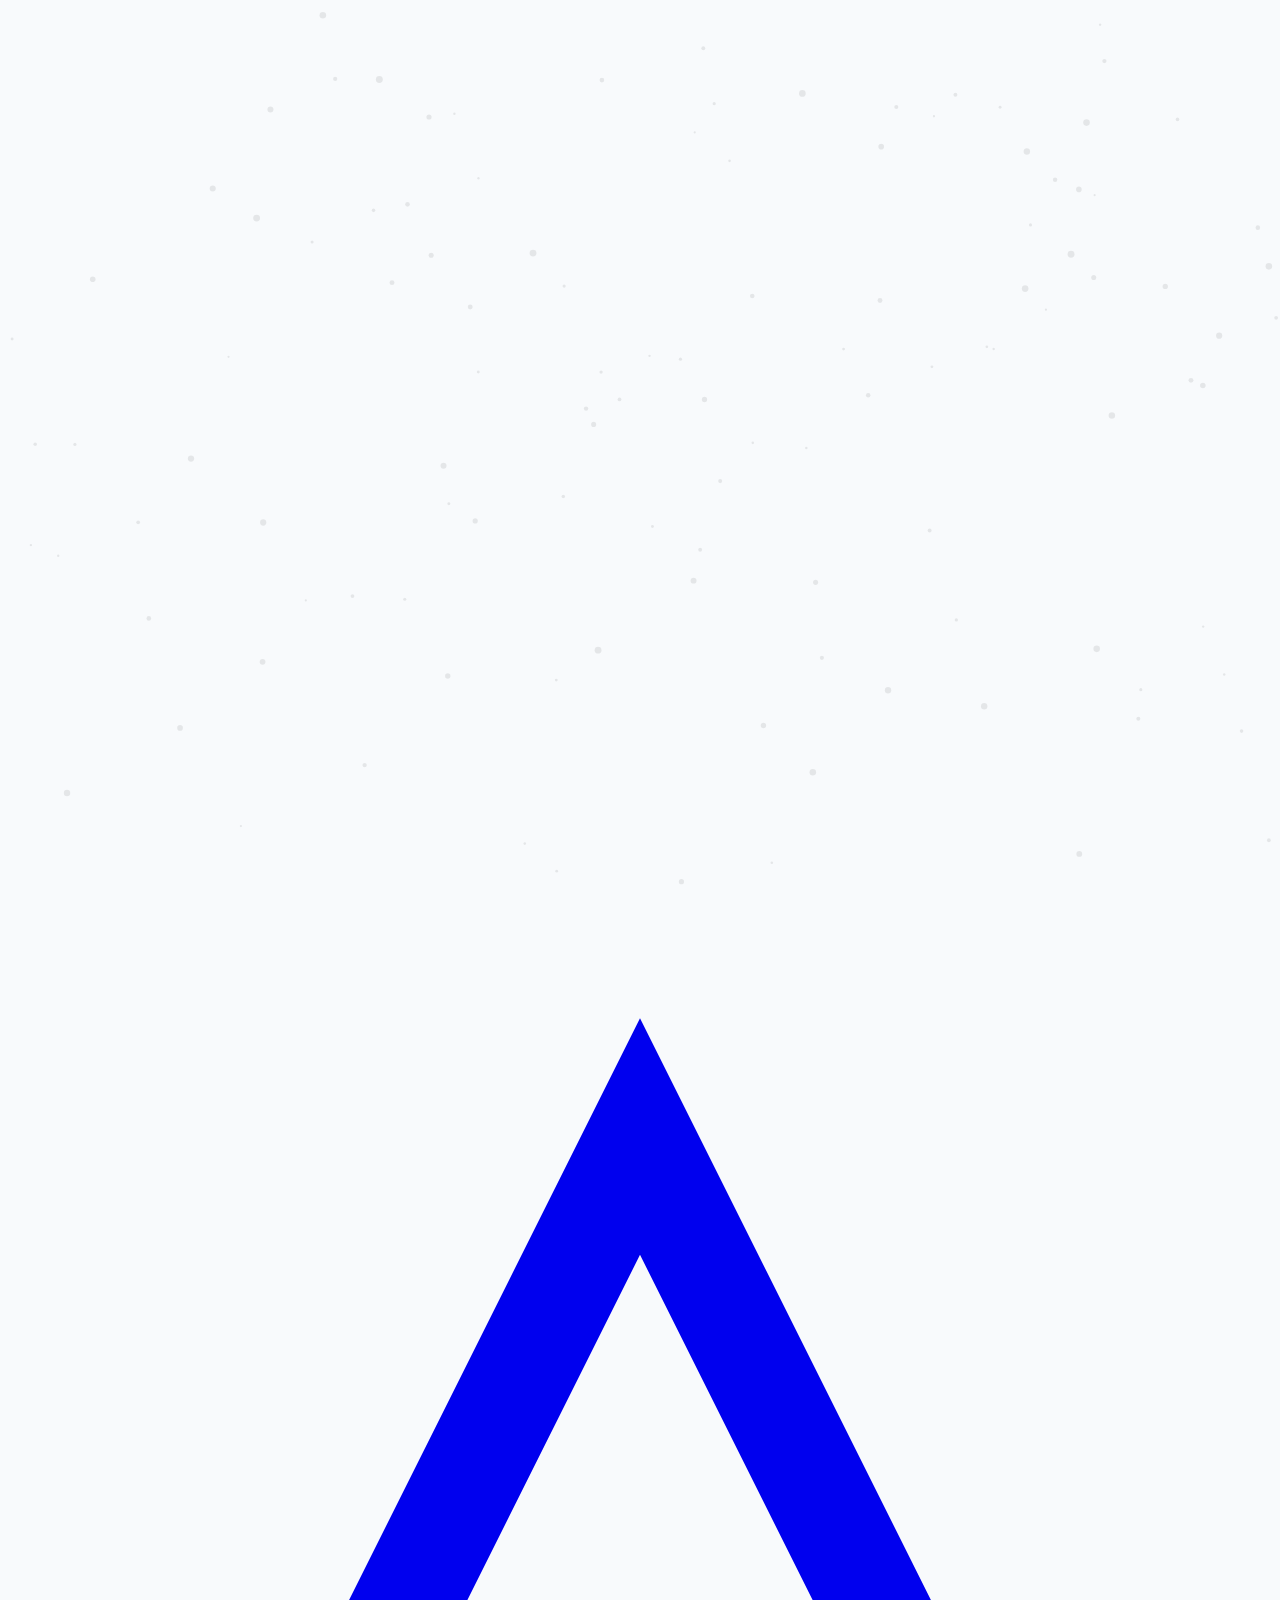
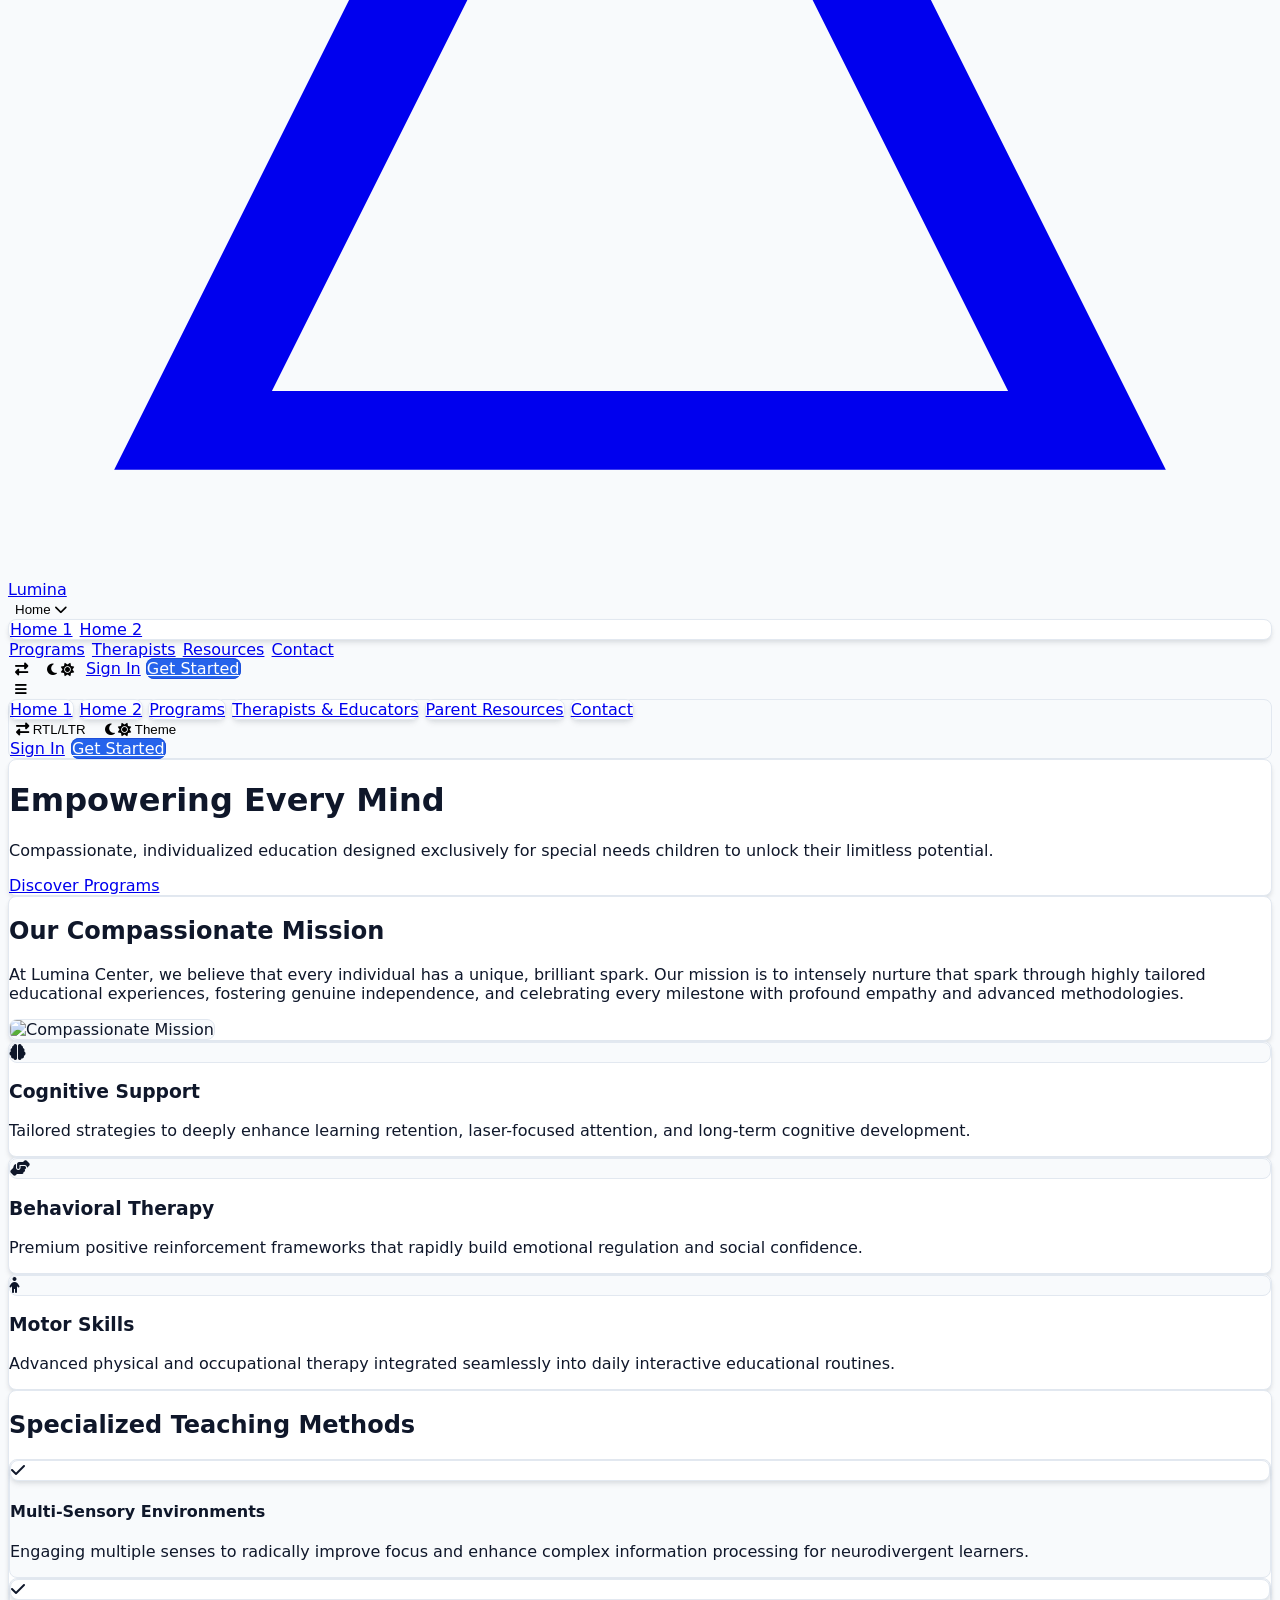
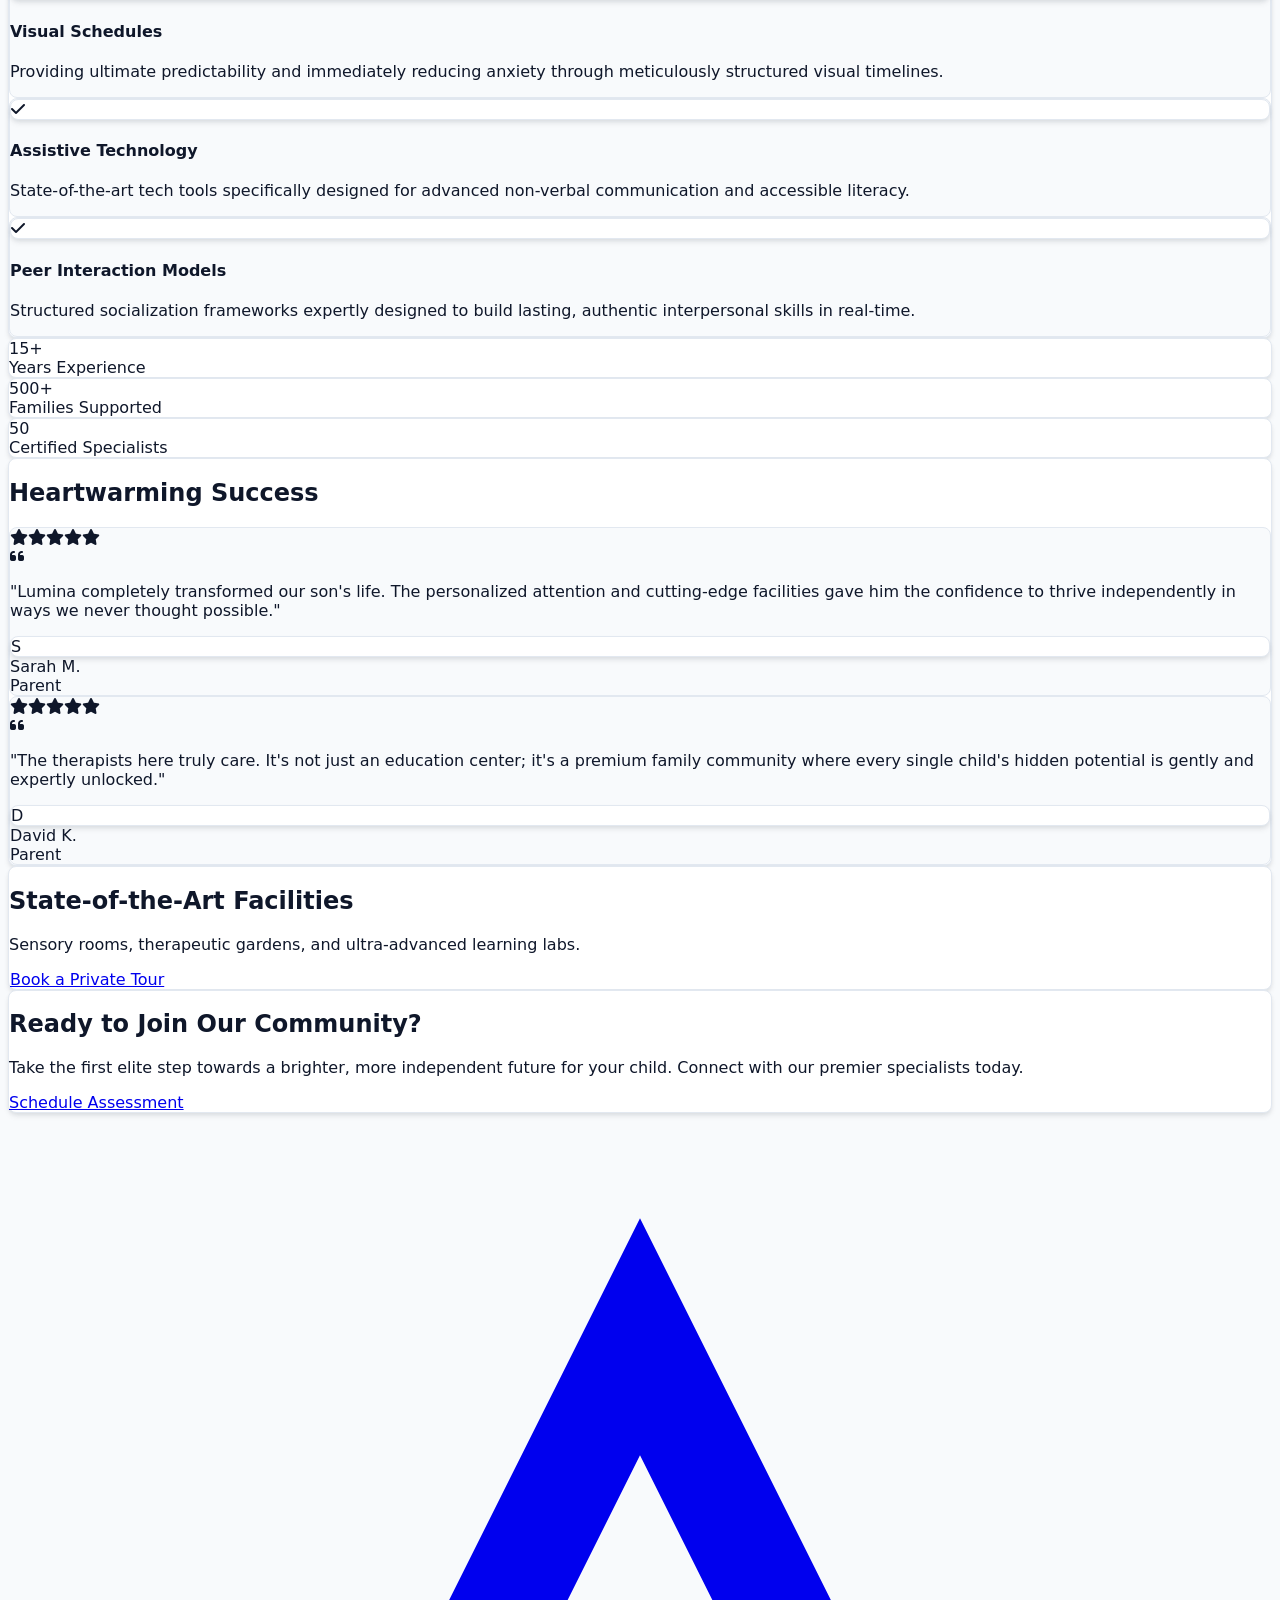
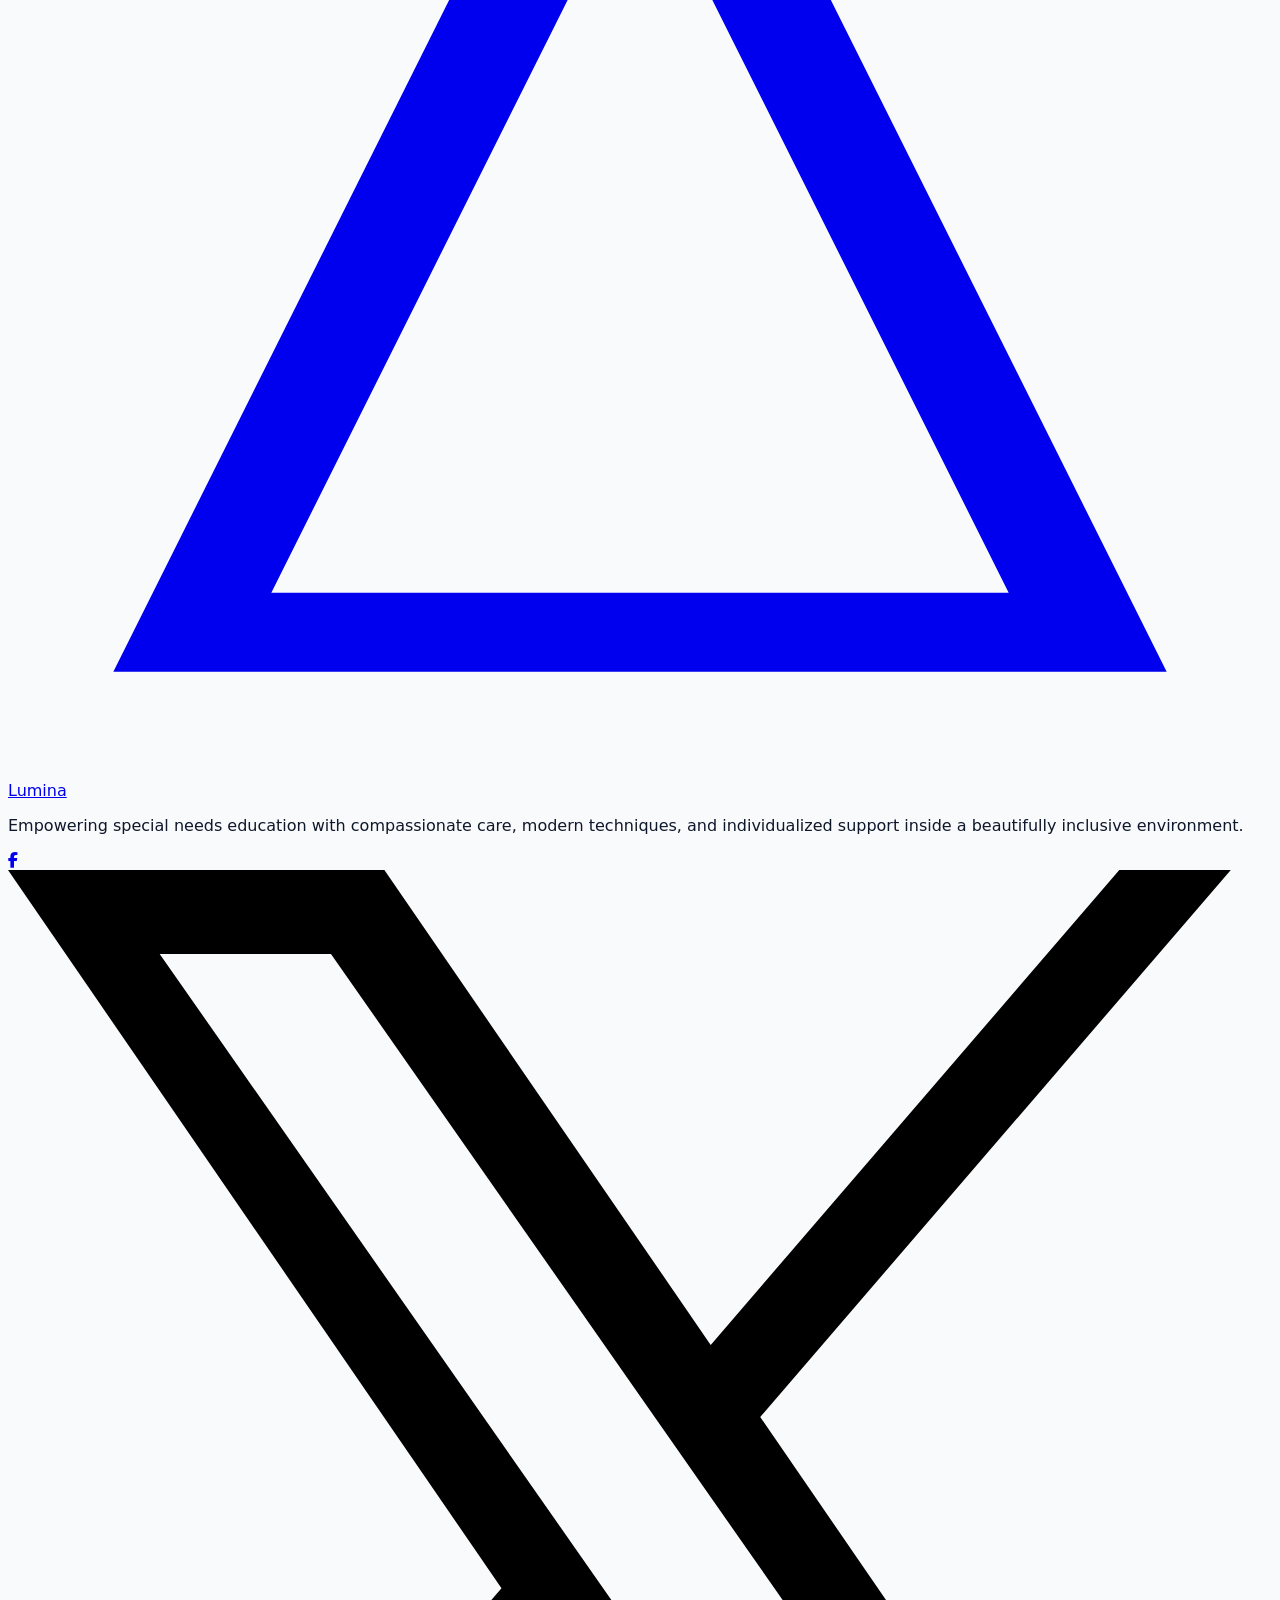
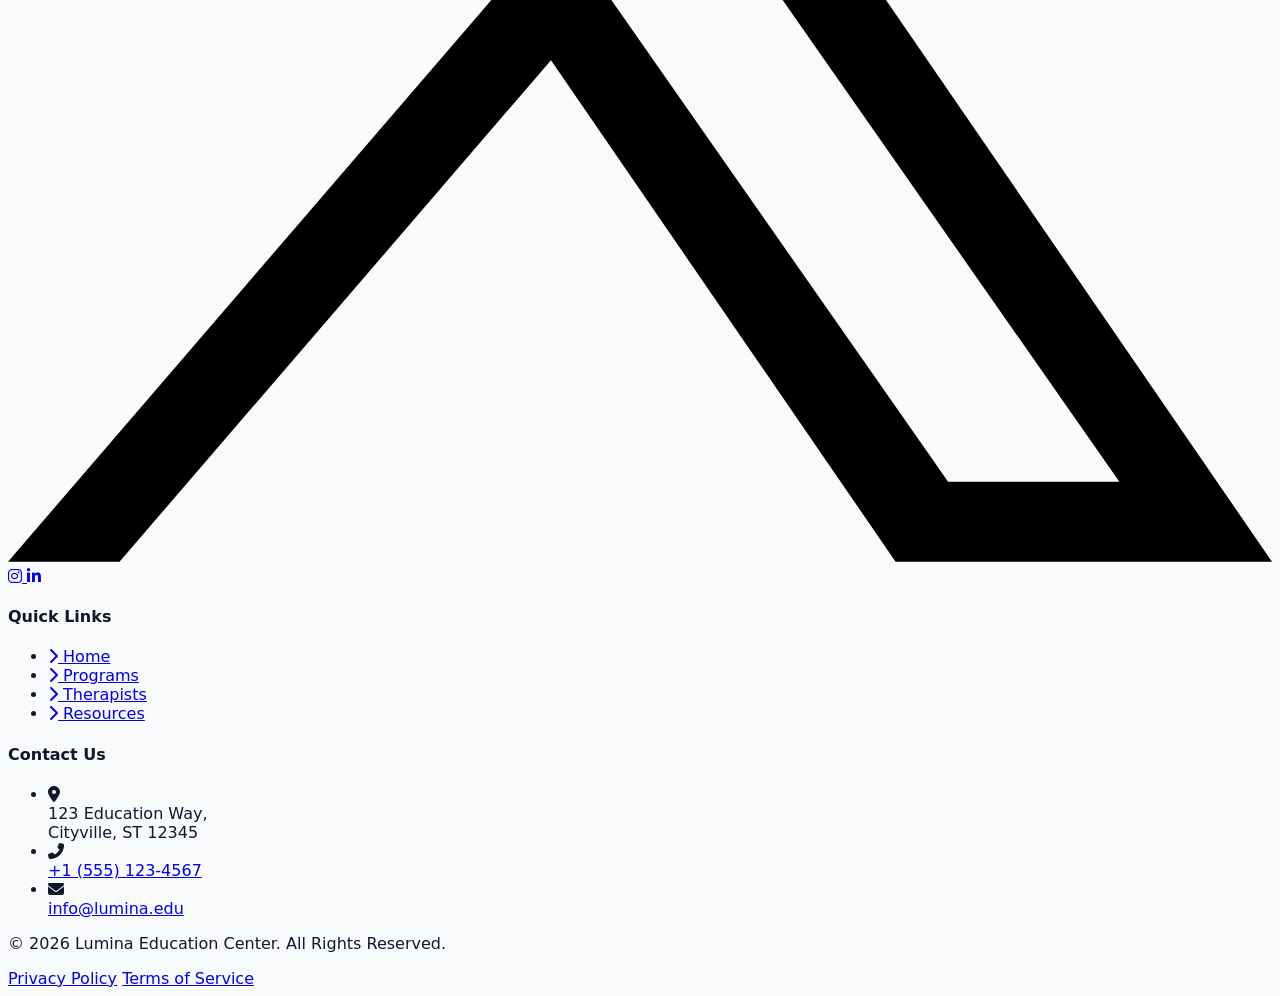
==== commit 9f2746cd: "updated" ====
--- a/index.html
+++ b/index.html
@@ -255,7 +255,7 @@
           <div class="flex flex-col sm:flex-row gap-4 justify-center">
             <a
               href="programs.html"
-              class="neu-btn px-8 md:px-10 py-4 font-extrabold text-sm md:text-base bg-white/90 dark:bg-neuBg-dark text-blue-600 dark:text-blue-400 uppercase tracking-widest hover:scale-105 transition-transform inline-block mx-auto sm:mx-0 shadow-lg"
+              class="px-8 md:px-10 py-4 font-extrabold text-sm md:text-base bg-white dark:bg-slate-800 text-blue-600 dark:text-blue-400 hover:bg-blue-50 dark:hover:bg-slate-700 uppercase tracking-widest transition-colors rounded-lg inline-block mx-auto sm:mx-0 shadow-lg"
               >Discover Programs</a
             >
           </div>
@@ -869,3 +869,4 @@
     <script src="script.js"></script>
   </body>
 </html>
+
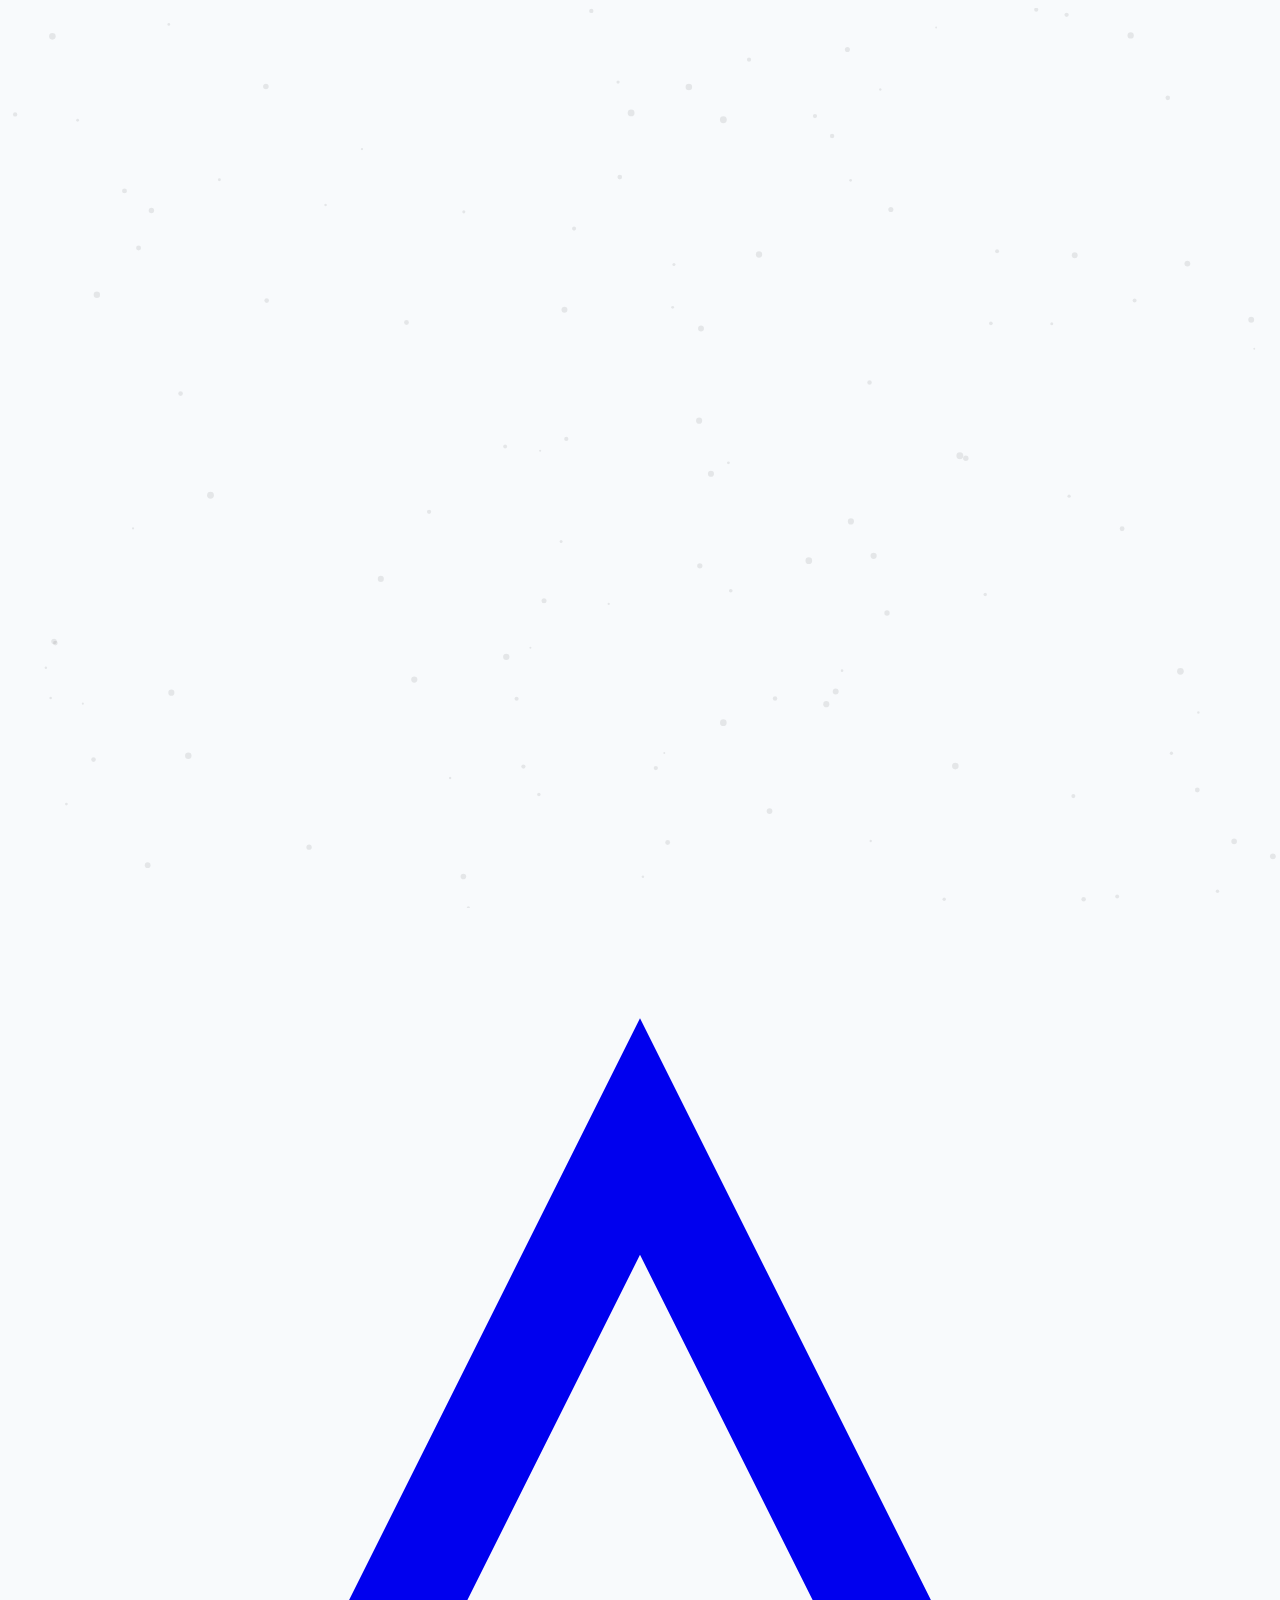
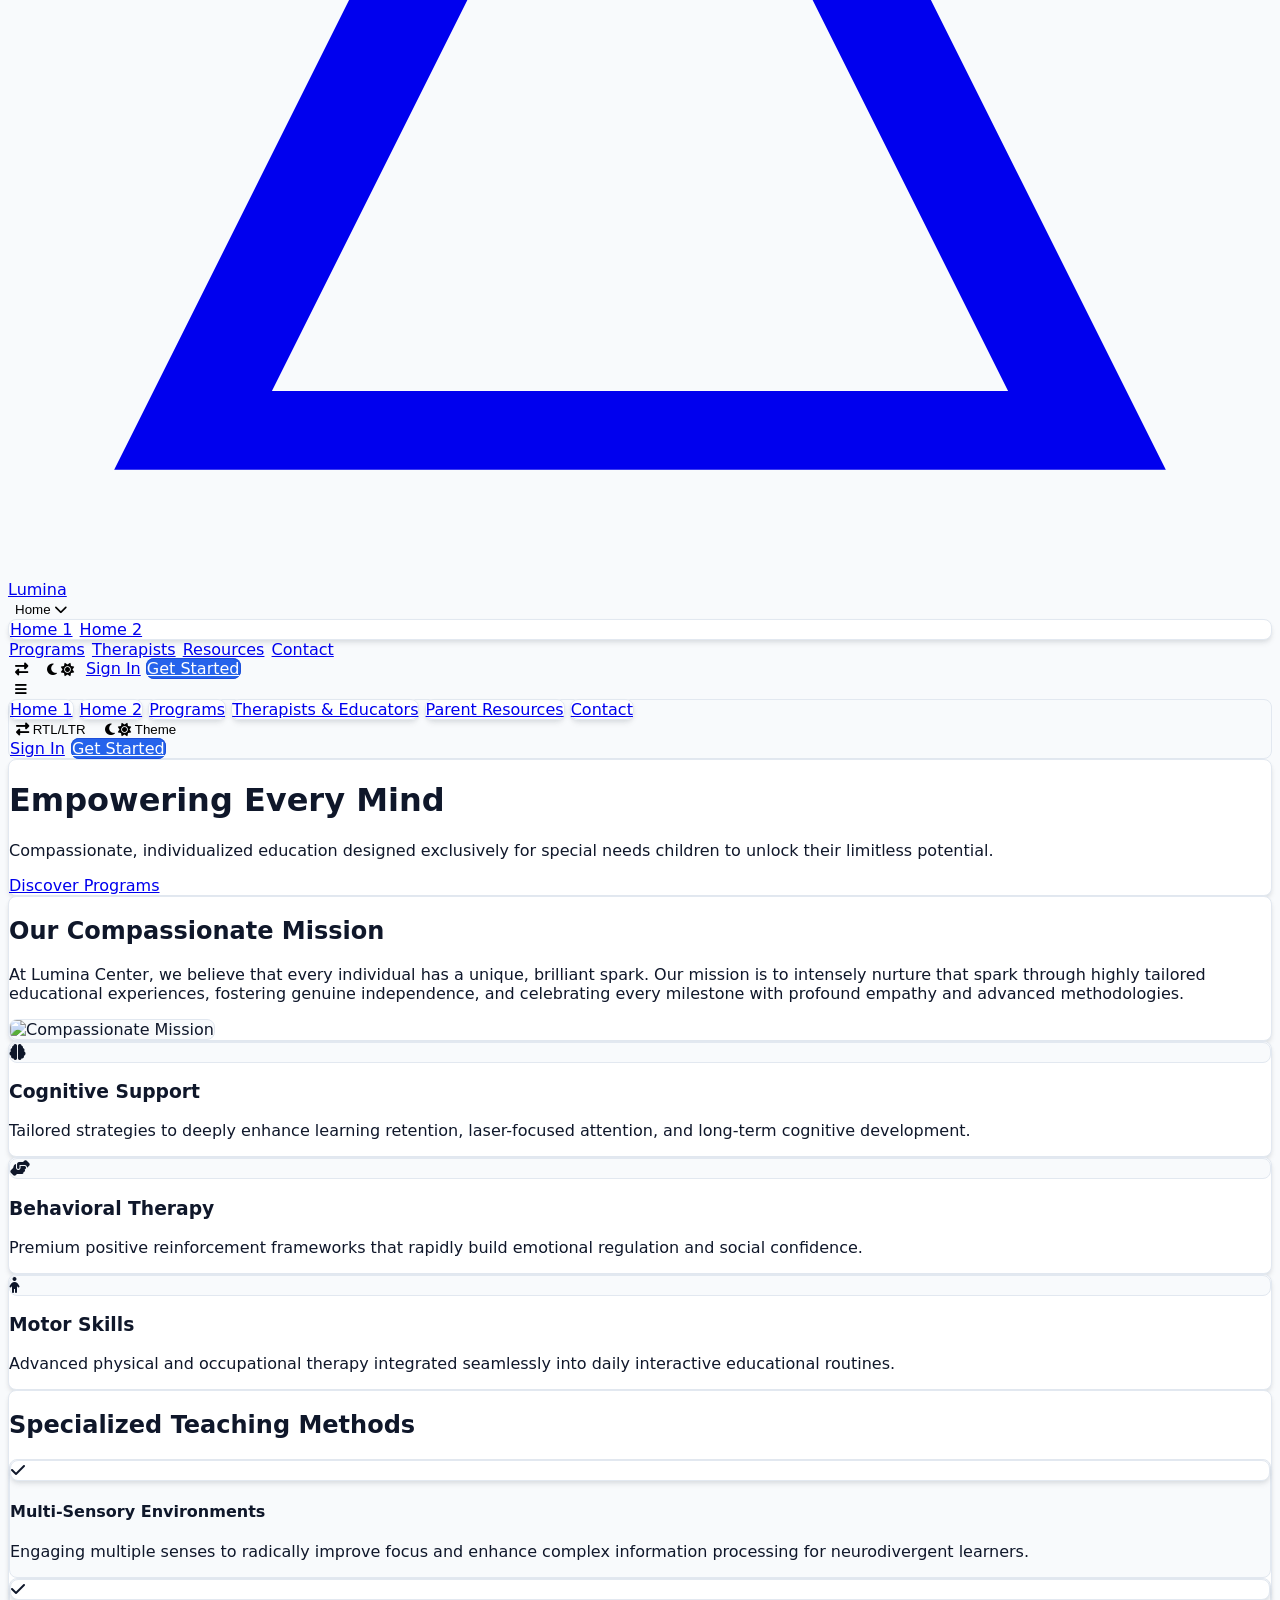
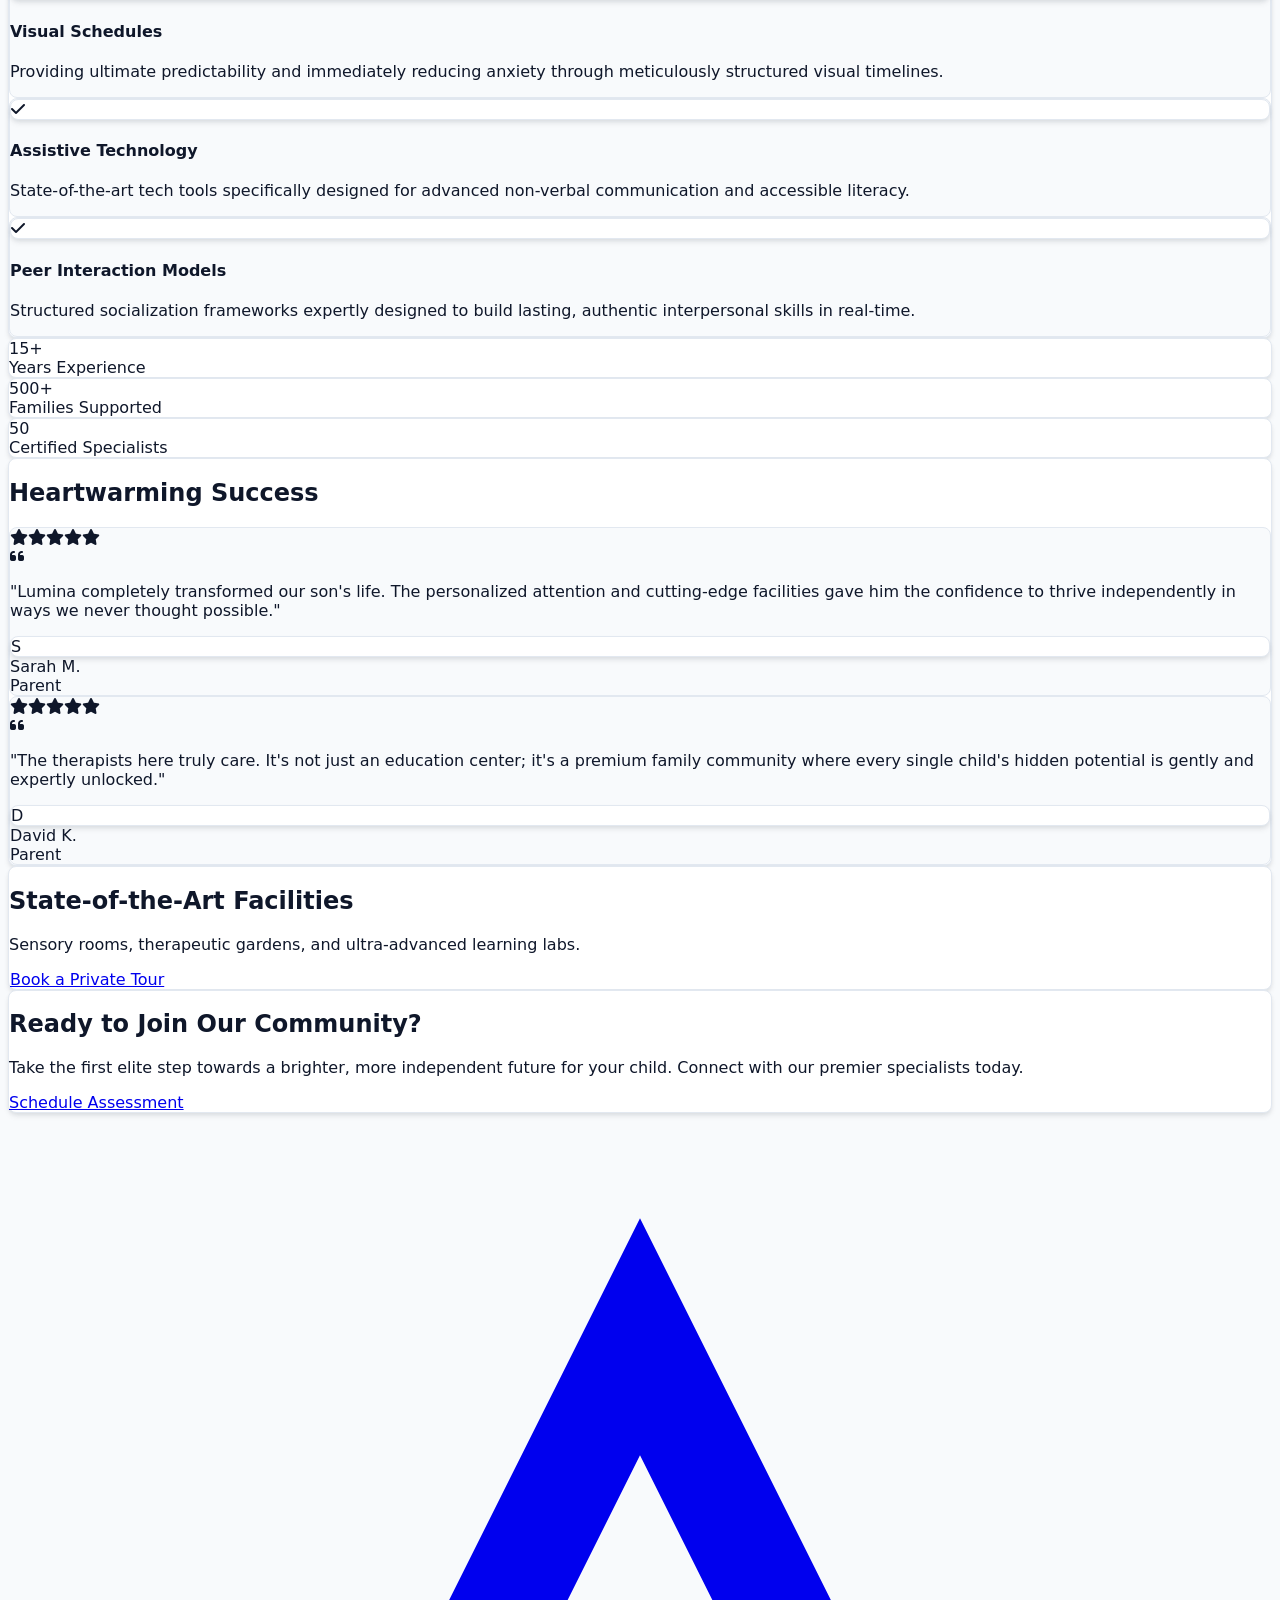
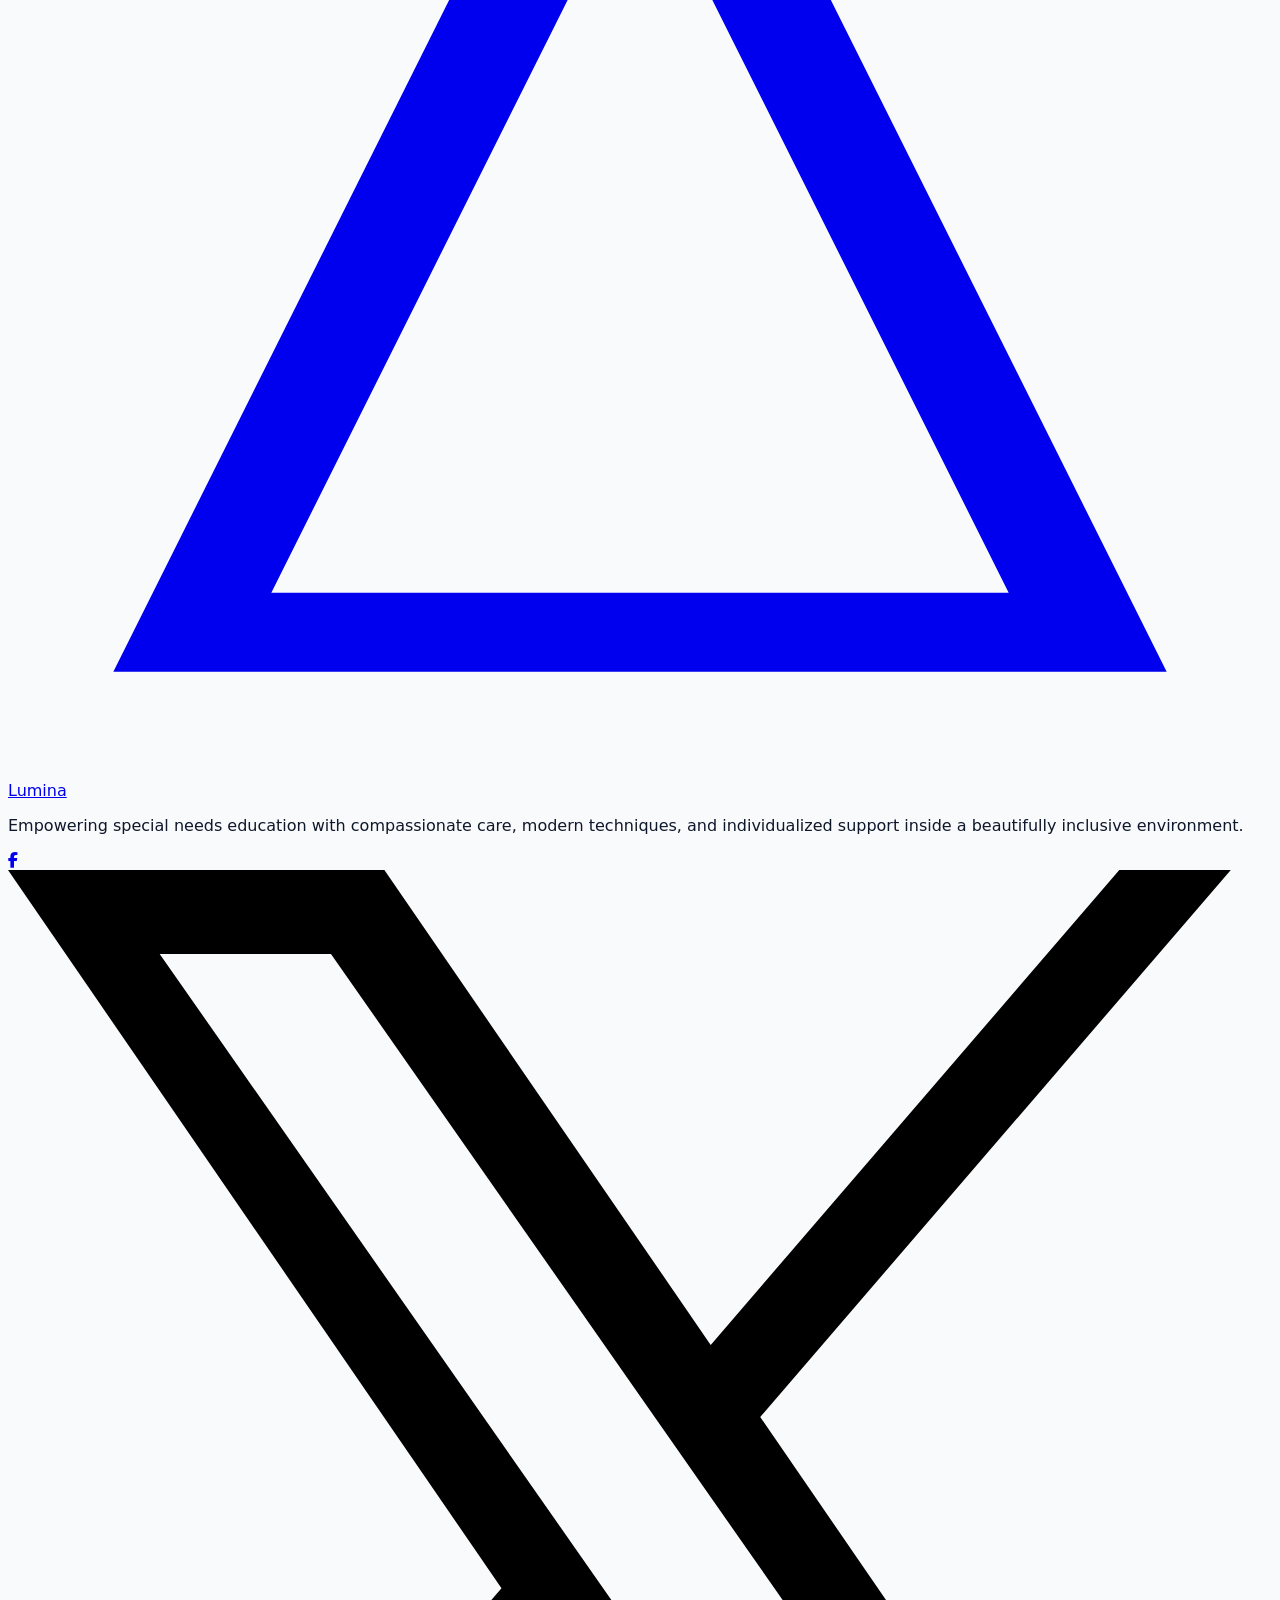
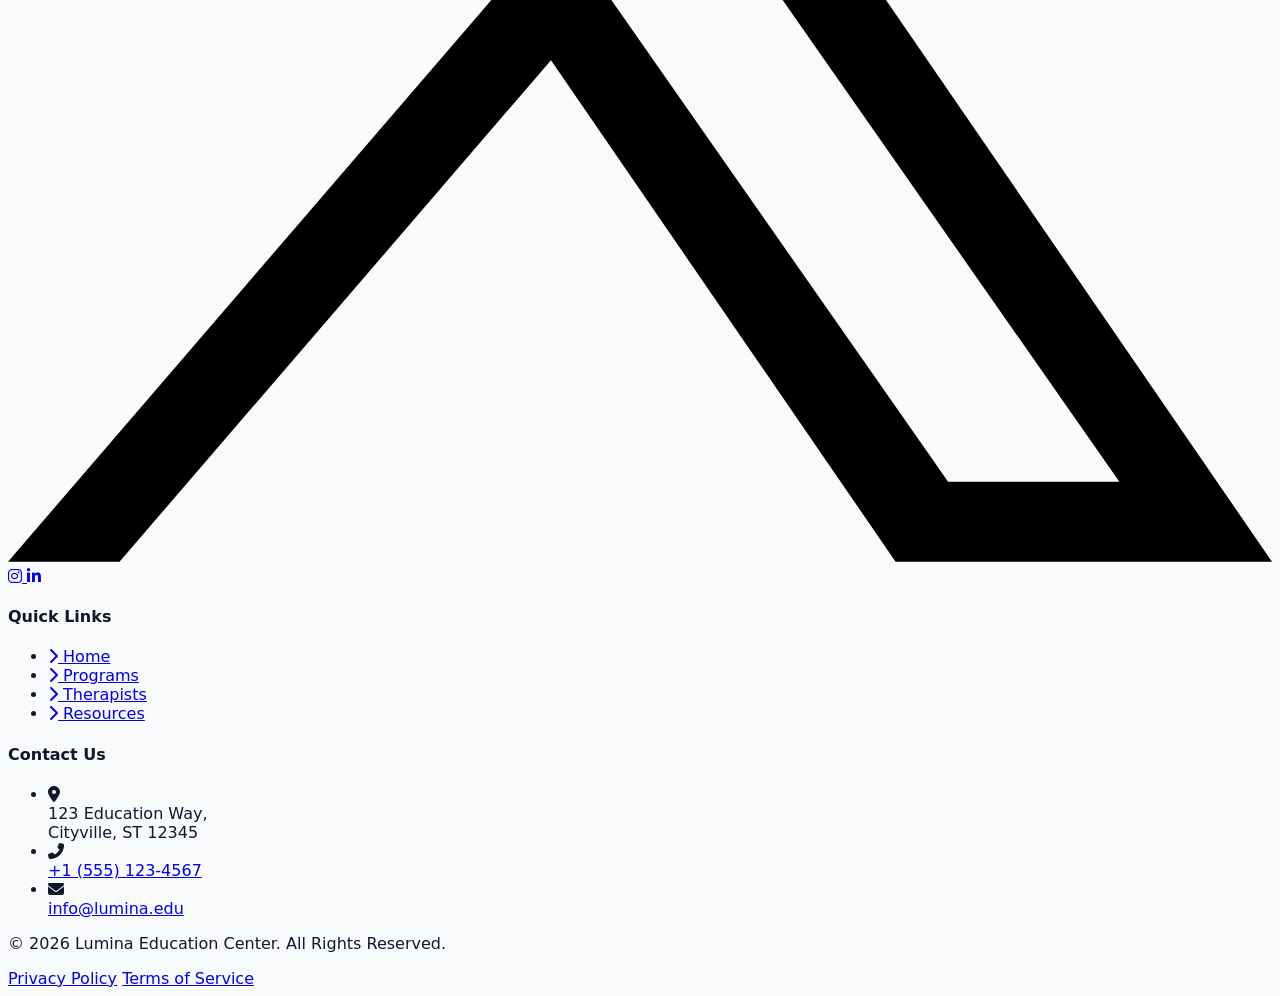
==== commit 342e7b94: "updated" ====
--- a/index.html
+++ b/index.html
@@ -73,7 +73,7 @@
             </svg>
           </div>
           <span
-            class="text-xl md:text-2xl xl:text-3xl font-extrabold tracking-tighter bg-clip-text text-transparent bg-blue-600 dark:from-blue-400 dark:to-indigo-400"
+            class="text-xl md:text-2xl xl:text-3xl font-extrabold tracking-tighter bg-clip-text text-transparent bg-blue-600 dark:from-blue-400 dark:to-blue-400"
             >Lumina</span
           >
         </a>
@@ -327,12 +327,12 @@
             class="absolute top-0 left-0 w-full h-2 bg-blue-600 hover:bg-blue-700"
           ></div>
           <div
-            class="w-16 h-16 md:w-20 md:h-20 neu-inset rounded-full flex items-center justify-center mb-4 md:mb-6 text-green-500 text-2xl md:text-3xl transition-transform"
+            class="w-16 h-16 md:w-20 md:h-20 neu-inset rounded-full flex items-center justify-center mb-4 md:mb-6 text-blue-500 text-2xl md:text-3xl transition-transform"
           >
             <i class="fas fa-hands-helping"></i>
           </div>
           <h3
-            class="text-xl md:text-2xl font-extrabold mb-3 md:mb-4 group-hover:text-green-500 transition-colors"
+            class="text-xl md:text-2xl font-extrabold mb-3 md:mb-4 group-hover:text-blue-500 transition-colors"
           >
             Behavioral Therapy
           </h3>
@@ -348,12 +348,12 @@
             class="absolute top-0 left-0 w-full h-2 bg-blue-600 hover:bg-blue-700"
           ></div>
           <div
-            class="w-16 h-16 md:w-20 md:h-20 neu-inset rounded-full flex items-center justify-center mb-4 md:mb-6 text-purple-500 text-2xl md:text-3xl transition-transform"
+            class="w-16 h-16 md:w-20 md:h-20 neu-inset rounded-full flex items-center justify-center mb-4 md:mb-6 text-blue-500 text-2xl md:text-3xl transition-transform"
           >
             <i class="fas fa-child"></i>
           </div>
           <h3
-            class="text-xl md:text-2xl font-extrabold mb-3 md:mb-4 group-hover:text-purple-500 transition-colors"
+            class="text-xl md:text-2xl font-extrabold mb-3 md:mb-4 group-hover:text-blue-500 transition-colors"
           >
             Motor Skills
           </h3>
@@ -396,13 +396,13 @@
             class="flex flex-col sm:flex-row gap-4 sm:gap-6 items-center sm:items-start text-center sm:text-left neu-inset p-5 md:p-8 rounded-md md:rounded-lg group hover:neu-flat transition-all duration-300 cursor-default"
           >
             <div
-              class="w-14 h-14 neu-flat rounded-full flex-shrink-0 flex items-center justify-center text-purple-500 text-xl group-hover:bg-purple-500 group-hover:text-white transition-colors"
+              class="w-14 h-14 neu-flat rounded-full flex-shrink-0 flex items-center justify-center text-blue-500 text-xl group-hover:bg-blue-500 group-hover:text-white transition-colors"
             >
               <i class="fas fa-check"></i>
             </div>
             <div>
               <h4
-                class="font-extrabold text-lg md:text-xl mb-2 group-hover:text-purple-500 transition-colors"
+                class="font-extrabold text-lg md:text-xl mb-2 group-hover:text-blue-500 transition-colors"
               >
                 Visual Schedules
               </h4>
@@ -416,13 +416,13 @@
             class="flex flex-col sm:flex-row gap-4 sm:gap-6 items-center sm:items-start text-center sm:text-left neu-inset p-5 md:p-8 rounded-md md:rounded-lg group hover:neu-flat transition-all duration-300 cursor-default"
           >
             <div
-              class="w-14 h-14 neu-flat rounded-full flex-shrink-0 flex items-center justify-center text-green-500 text-xl group-hover:bg-green-500 group-hover:text-white transition-colors"
+              class="w-14 h-14 neu-flat rounded-full flex-shrink-0 flex items-center justify-center text-blue-500 text-xl group-hover:bg-blue-500 group-hover:text-white transition-colors"
             >
               <i class="fas fa-check"></i>
             </div>
             <div>
               <h4
-                class="font-extrabold text-lg md:text-xl mb-2 group-hover:text-green-500 transition-colors"
+                class="font-extrabold text-lg md:text-xl mb-2 group-hover:text-blue-500 transition-colors"
               >
                 Assistive Technology
               </h4>
@@ -477,7 +477,7 @@
           class="neu-flat p-8 rounded-lg flex flex-col items-center justify-center group hover:scale-105 transition-transform duration-300"
         >
           <div
-            class="text-4xl sm:text-5xl md:text-6xl font-black bg-clip-text text-transparent bg-purple-600 mb-2"
+            class="text-4xl sm:text-5xl md:text-6xl font-black bg-clip-text text-transparent bg-blue-600 mb-2"
           >
             500+
           </div>
@@ -582,13 +582,13 @@
             </div>
             <div class="mt-8 flex items-center gap-4">
               <div
-                class="w-12 h-12 rounded-full neu-flat flex items-center justify-center text-purple-500 font-bold text-xl"
+                class="w-12 h-12 rounded-full neu-flat flex items-center justify-center text-blue-500 font-bold text-xl"
               >
                 D
               </div>
               <div>
                 <div
-                  class="font-extrabold text-base md:text-lg text-purple-600 dark:text-purple-400"
+                  class="font-extrabold text-base md:text-lg text-blue-600 dark:text-blue-400"
                 >
                   David K.
                 </div>
@@ -641,7 +641,7 @@
         <div class="absolute inset-0 bg-blue-50 dark:bg-slate-800/50 z-0"></div>
         <div class="relative z-10">
           <h2
-            class="text-3xl md:text-5xl font-black mb-4 md:mb-6 bg-clip-text text-transparent bg-blue-600 dark:from-blue-400 dark:to-indigo-400"
+            class="text-3xl md:text-5xl font-black mb-4 md:mb-6 bg-clip-text text-transparent bg-blue-600 dark:from-blue-400 dark:to-blue-400"
           >
             Ready to Join Our Community?
           </h2>
@@ -805,7 +805,7 @@
           <h4
             class="font-bold text-slate-900 dark:text-white mb-6 uppercase tracking-wider text-sm flex items-center gap-2"
           >
-            <span class="w-2 h-2 rounded-full bg-purple-500"></span> Contact Us
+            <span class="w-2 h-2 rounded-full bg-blue-500"></span> Contact Us
           </h4>
           <ul class="space-y-4 text-sm text-slate-500 dark:text-slate-400">
             <li class="flex items-start gap-3">
@@ -820,7 +820,7 @@
             </li>
             <li class="flex items-center gap-3">
               <div
-                class="w-8 h-8 rounded-full bg-slate-50 dark:bg-slate-800 flex items-center justify-center text-green-500 shrink-0"
+                class="w-8 h-8 rounded-full bg-slate-50 dark:bg-slate-800 flex items-center justify-center text-blue-500 shrink-0"
               >
                 <i class="fas fa-phone-alt"></i>
               </div>
@@ -832,7 +832,7 @@
             </li>
             <li class="flex items-center gap-3">
               <div
-                class="w-8 h-8 rounded-full bg-slate-50 dark:bg-slate-800 flex items-center justify-center text-purple-500 shrink-0"
+                class="w-8 h-8 rounded-full bg-slate-50 dark:bg-slate-800 flex items-center justify-center text-blue-500 shrink-0"
               >
                 <i class="fas fa-envelope"></i>
               </div>
@@ -869,4 +869,3 @@
     <script src="script.js"></script>
   </body>
 </html>
-
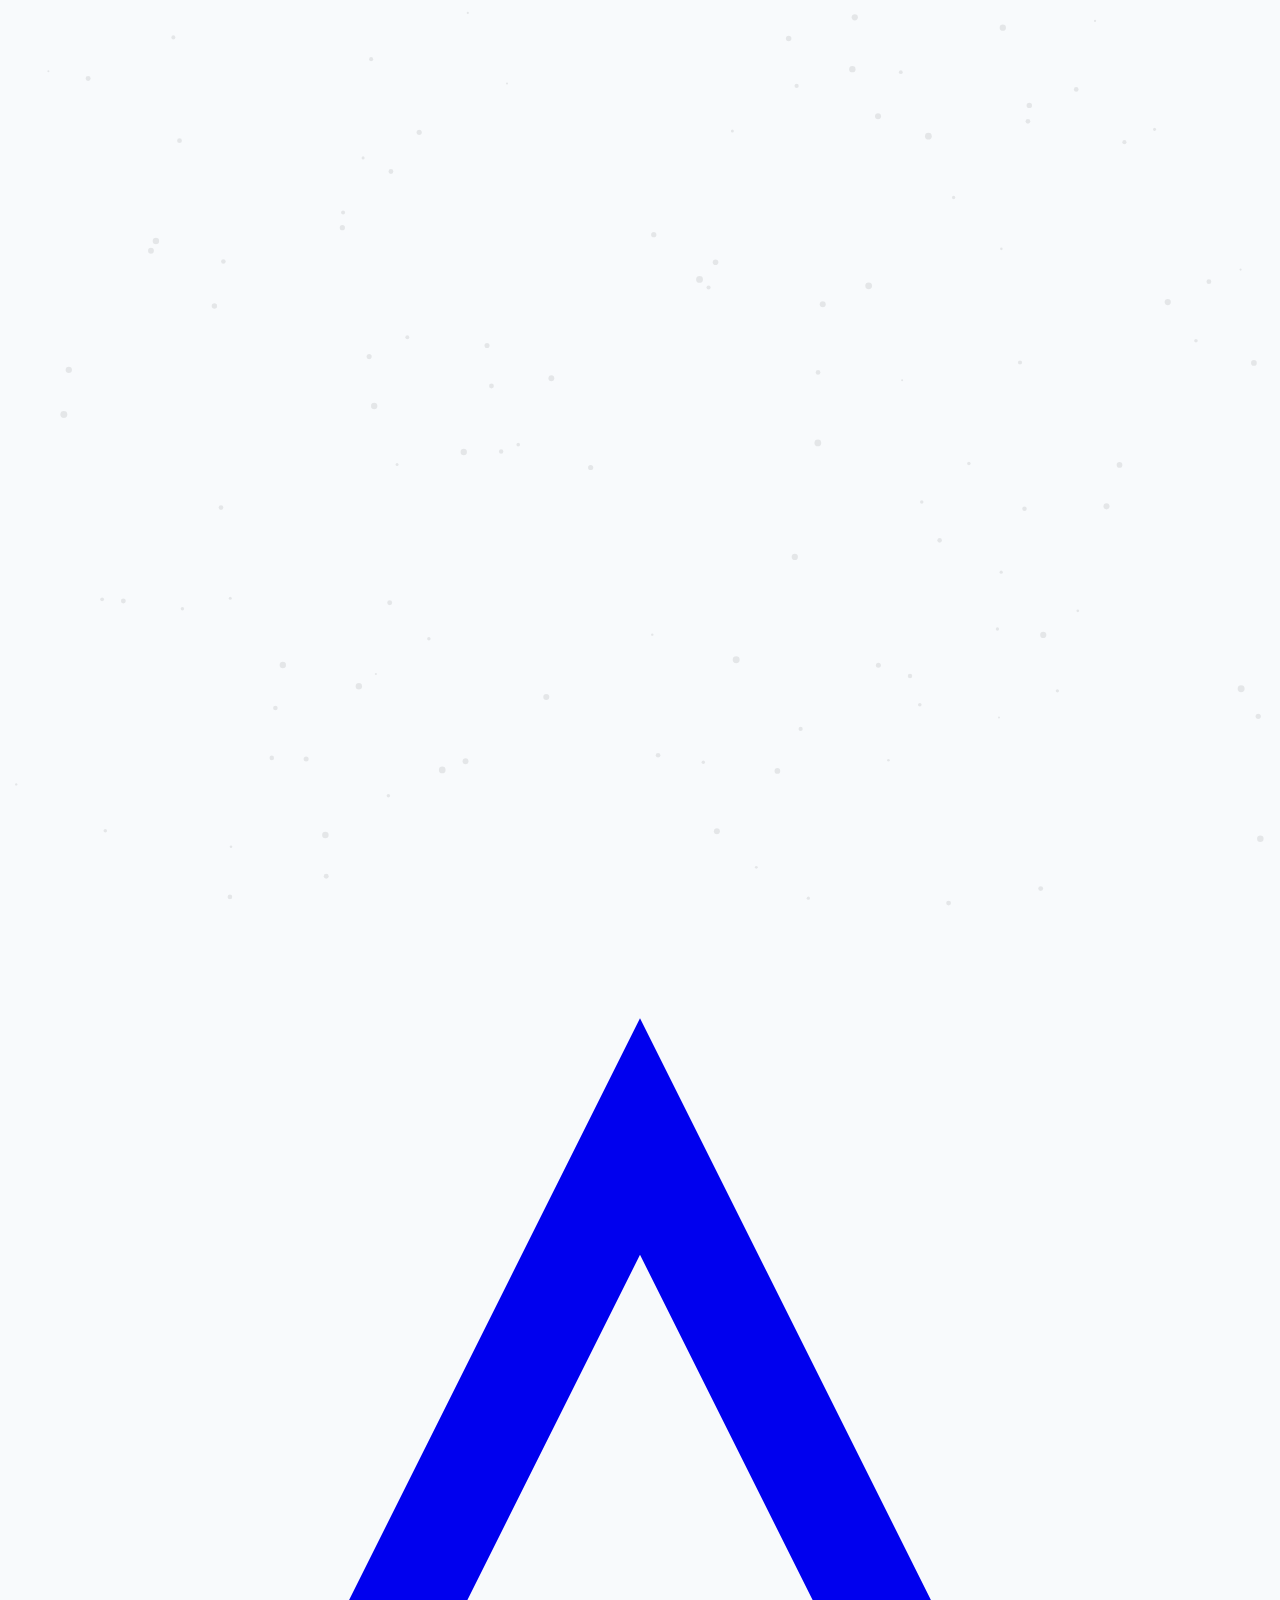
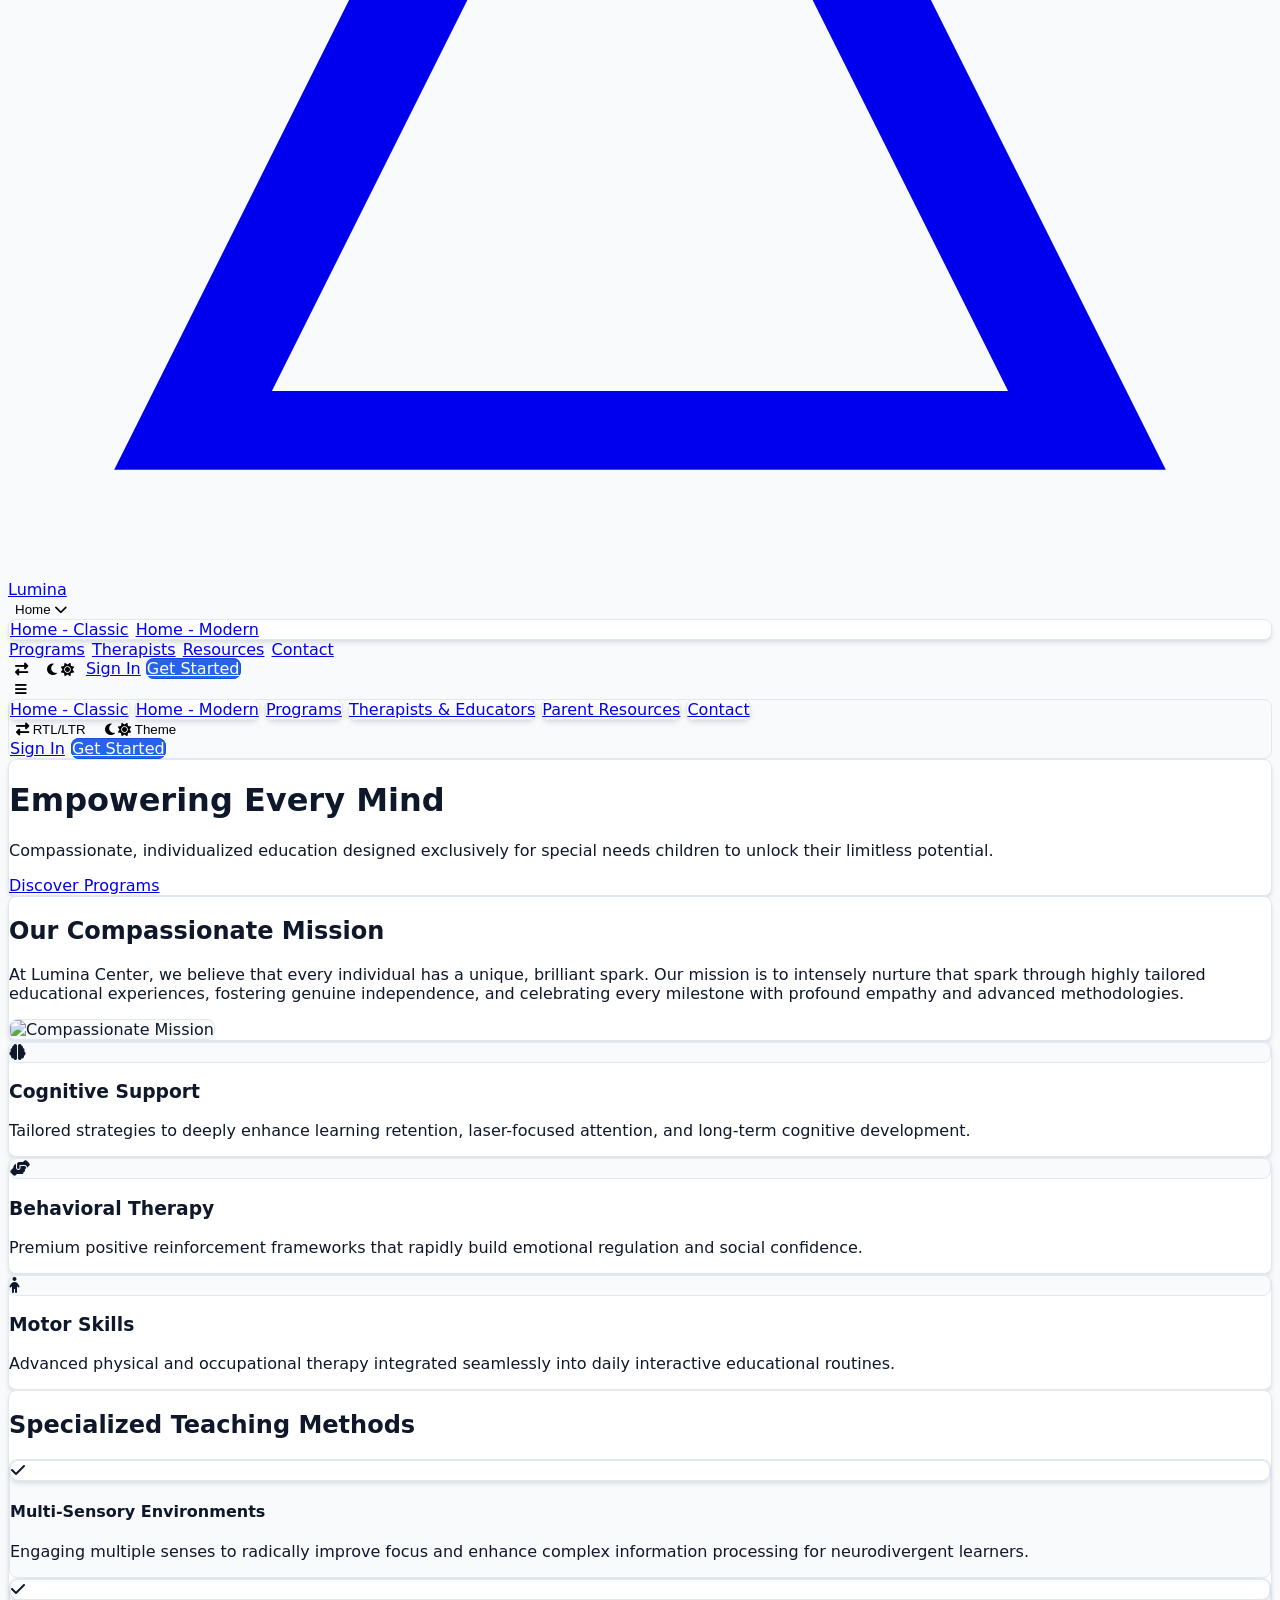
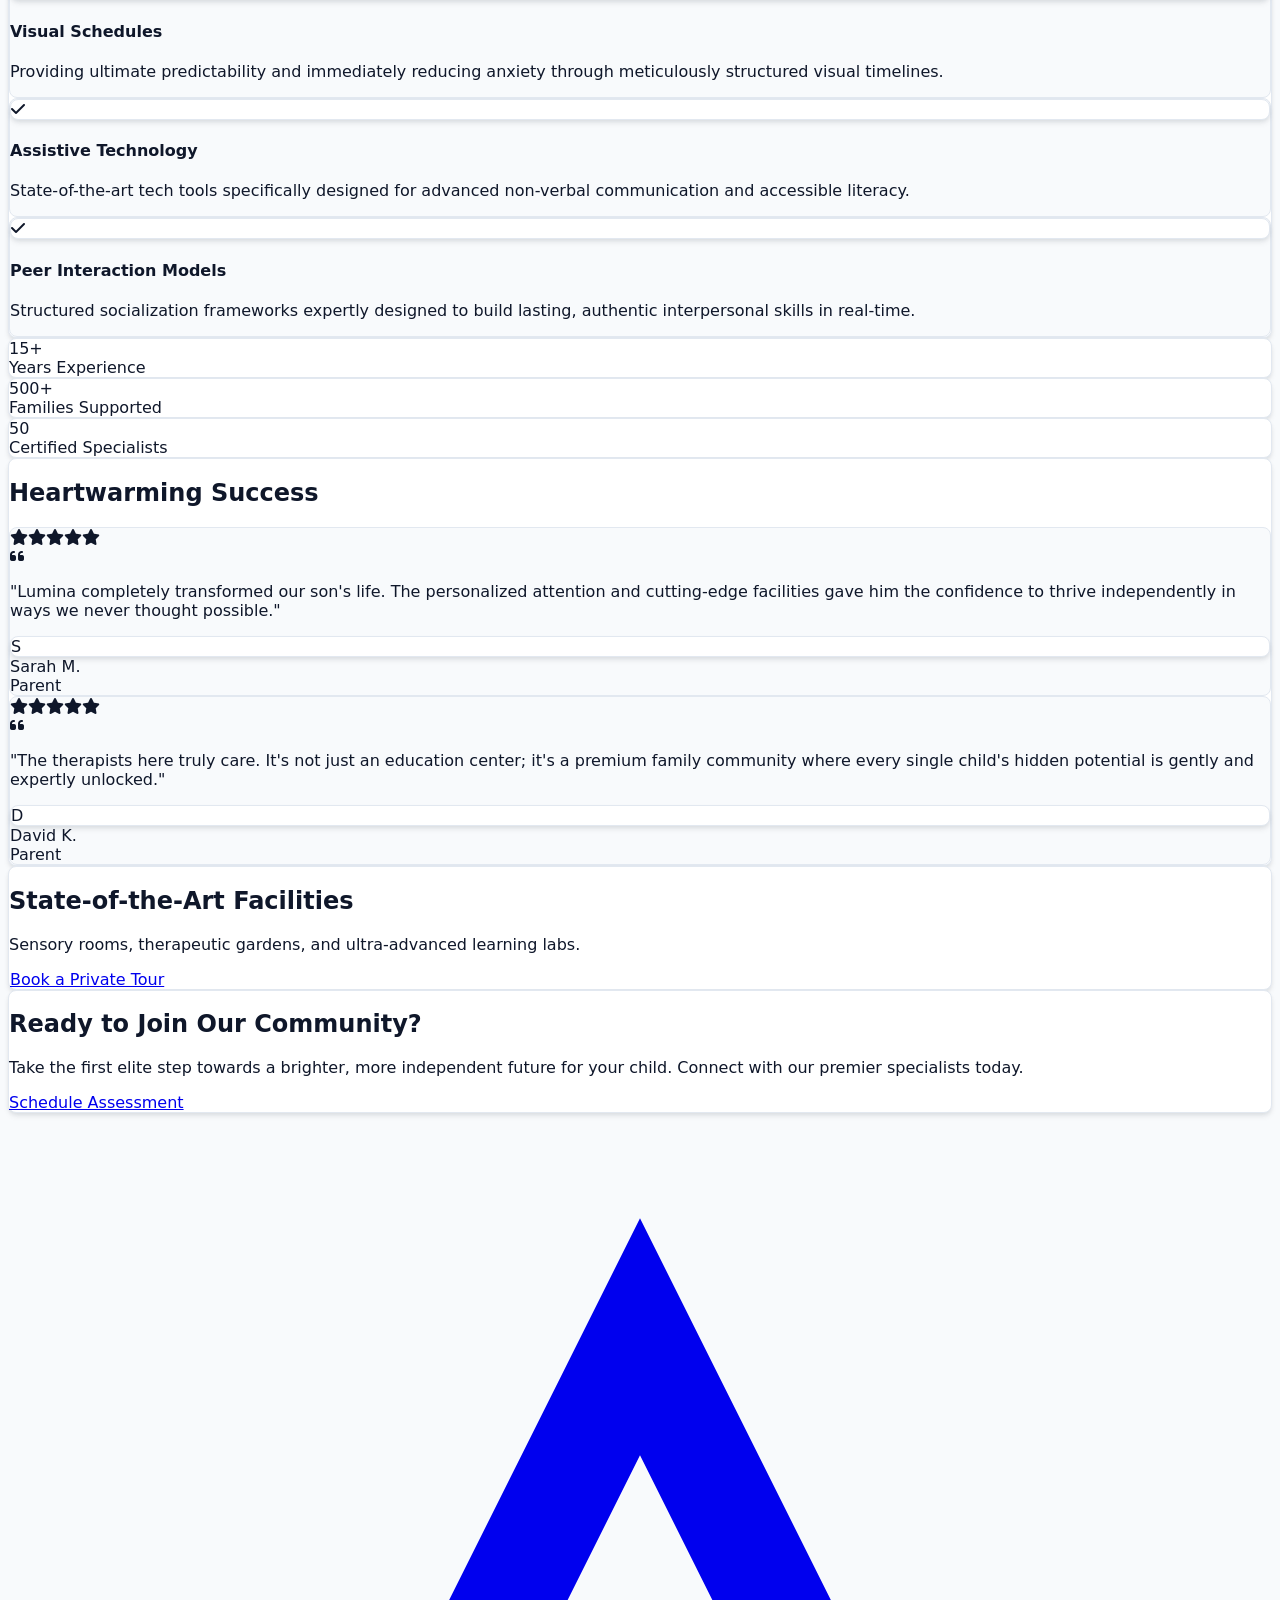
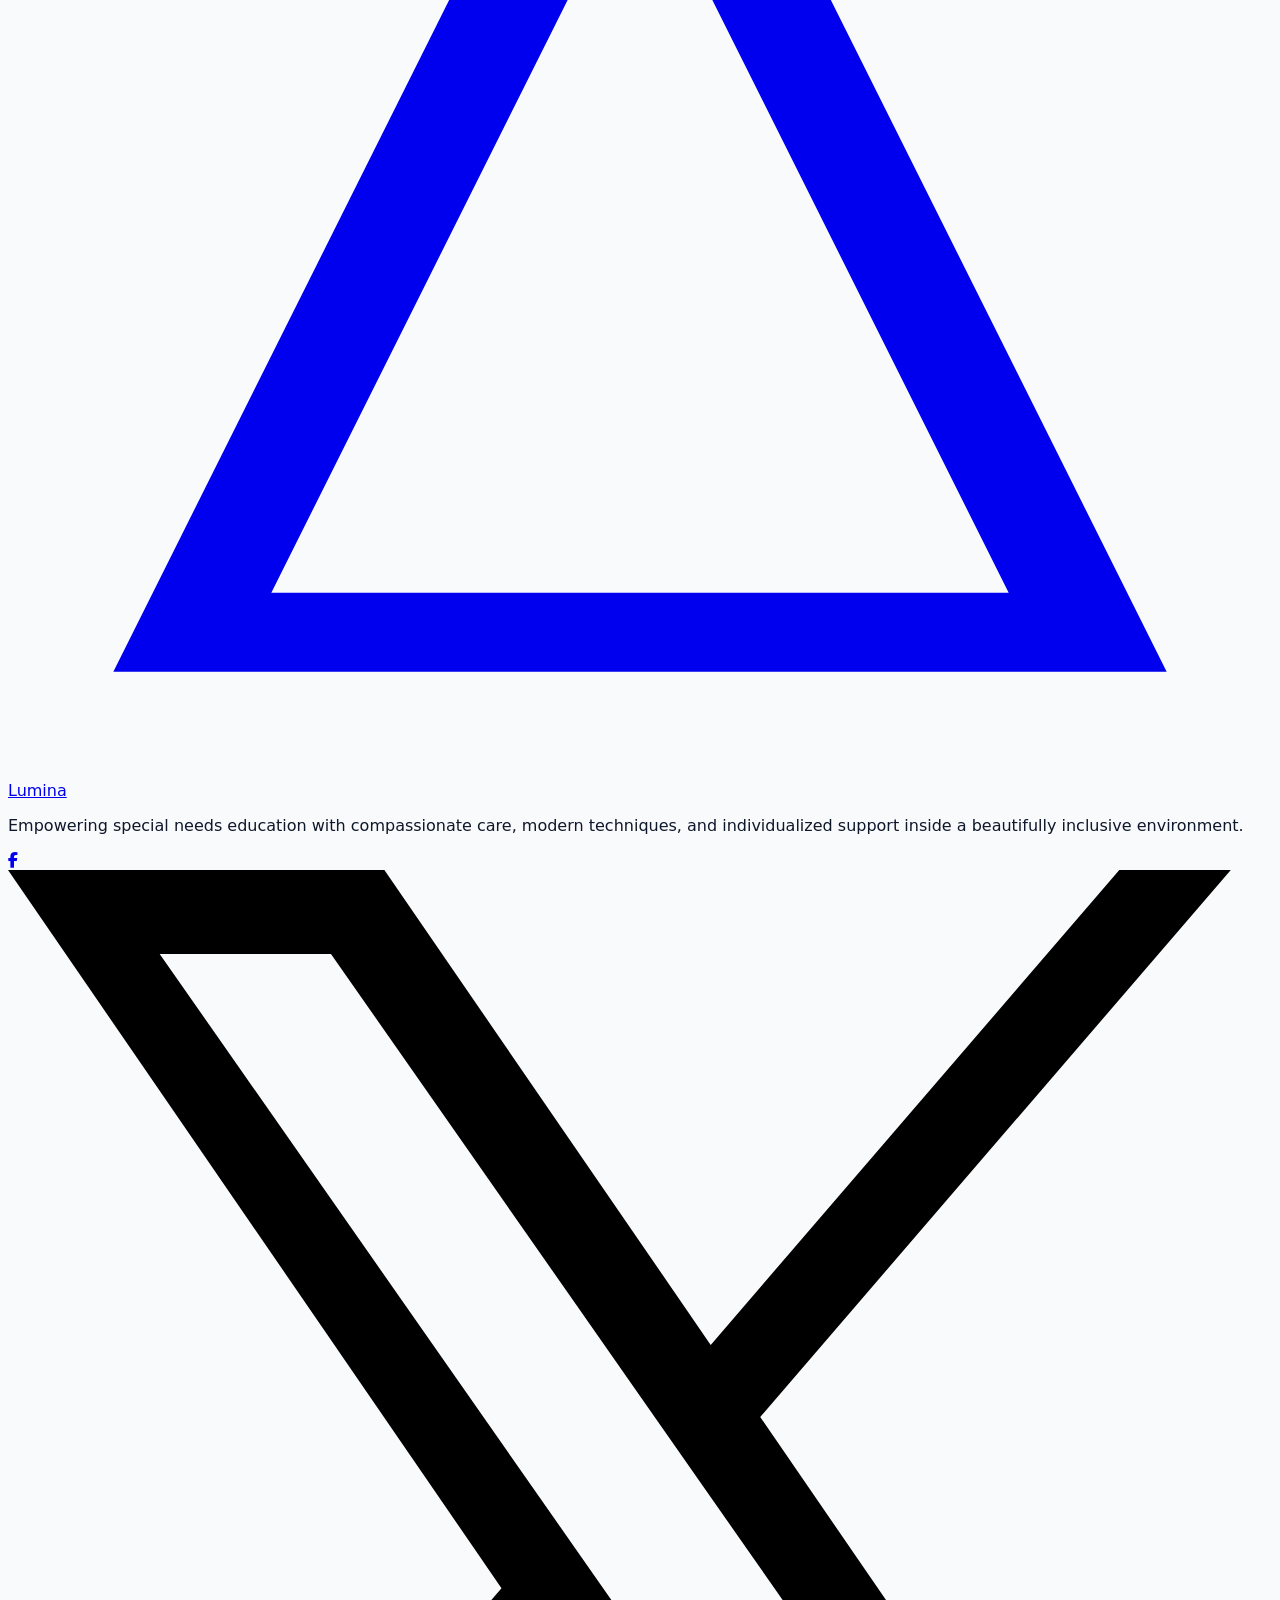
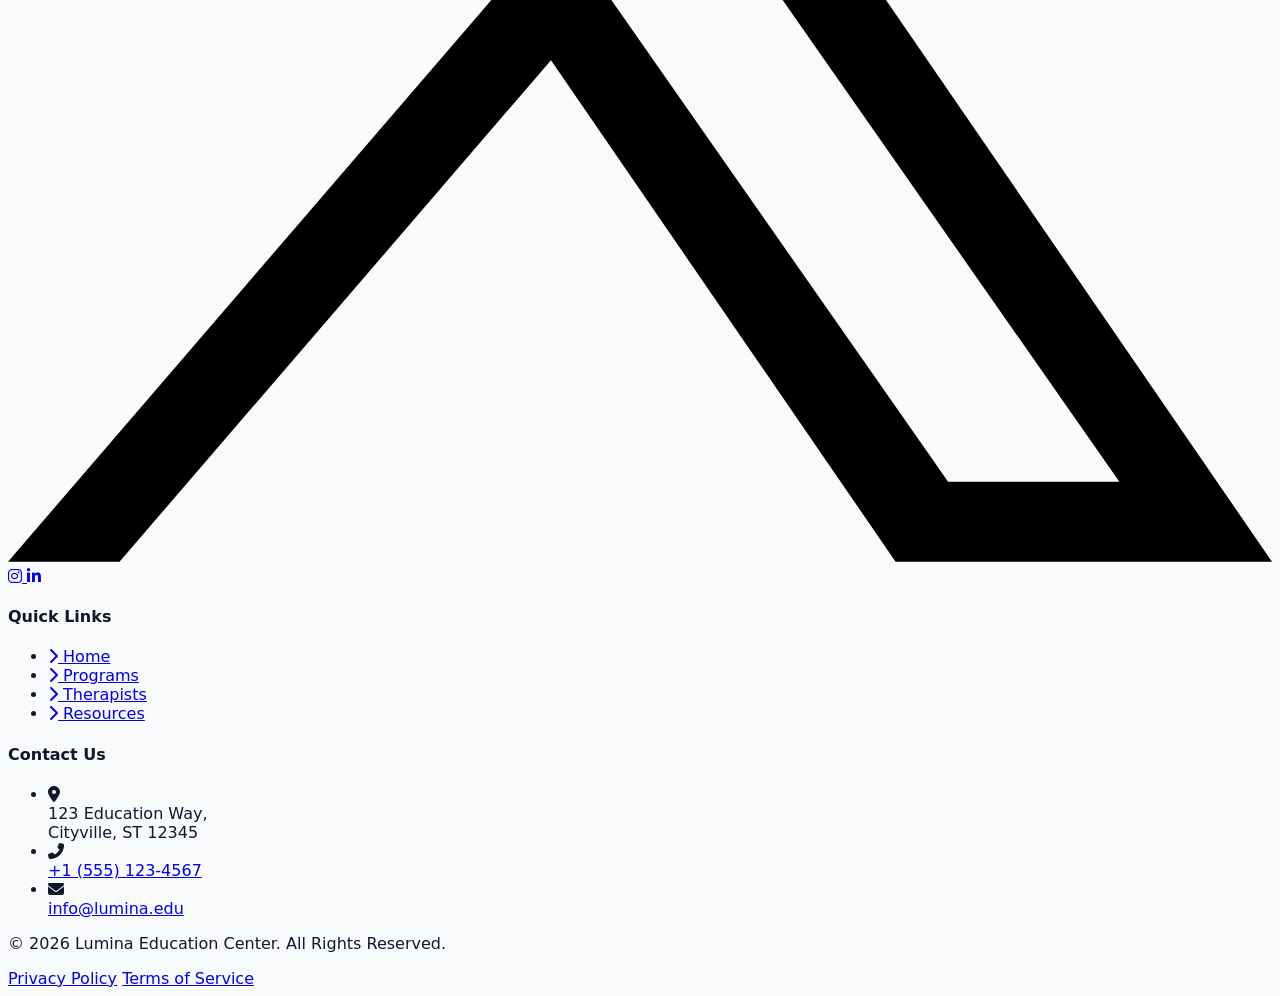
==== commit 9172eff3: "updated" ====
--- a/index.html
+++ b/index.html
@@ -94,12 +94,12 @@
               <a
                 href="index.html"
                 class="p-3 hover:text-blue-500 transition-colors block text-center neu-btn text-sm"
-                >Home 1</a
+                >Home - Classic</a
               >
               <a
                 href="index2.html"
                 class="p-3 hover:text-blue-500 transition-colors block text-center neu-btn text-sm"
-                >Home 2</a
+                >Home - Modern</a
               >
             </div>
           </div>
@@ -166,12 +166,12 @@
         <a
           href="index.html"
           class="neu-flat p-3 text-center font-extrabold block"
-          >Home 1</a
+          >Home - Classic</a
         >
         <a
           href="index2.html"
           class="neu-flat p-3 text-center font-extrabold block"
-          >Home 2</a
+          >Home - Modern</a
         >
         <a
           href="programs.html"
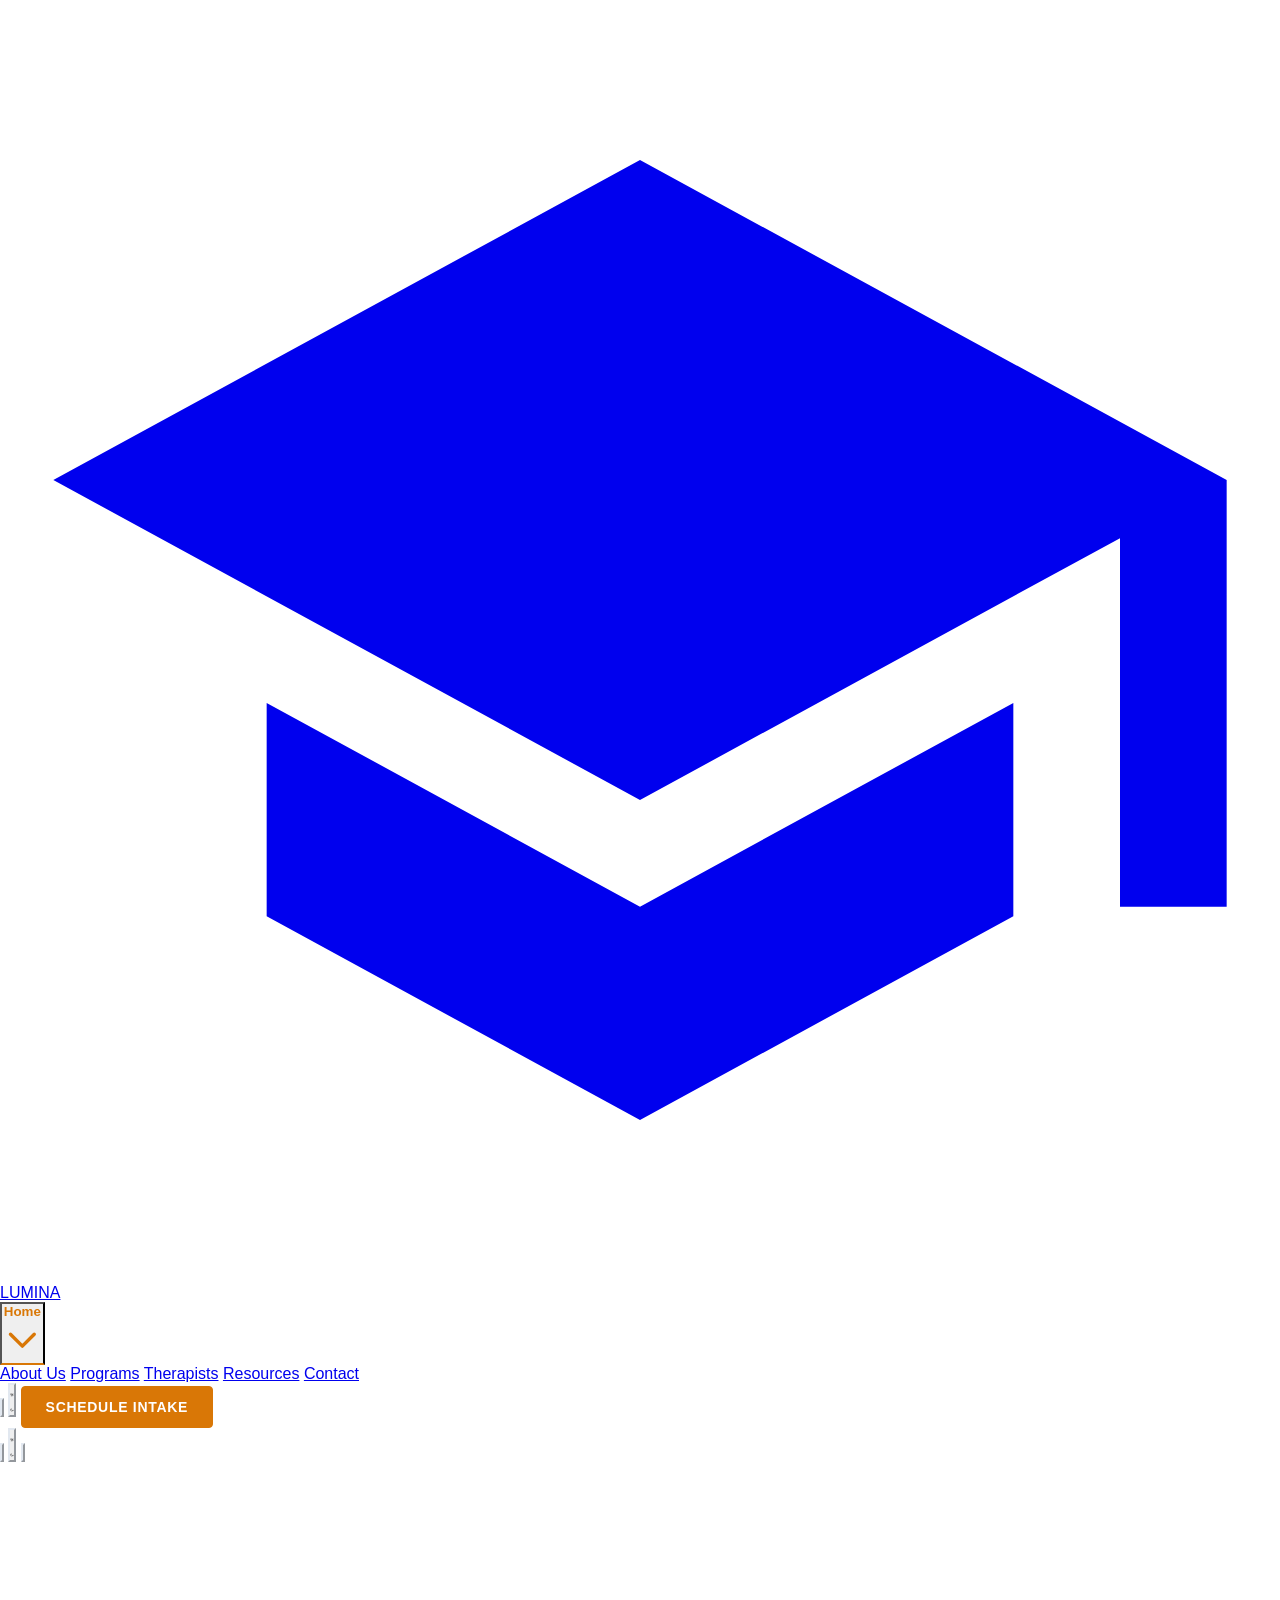
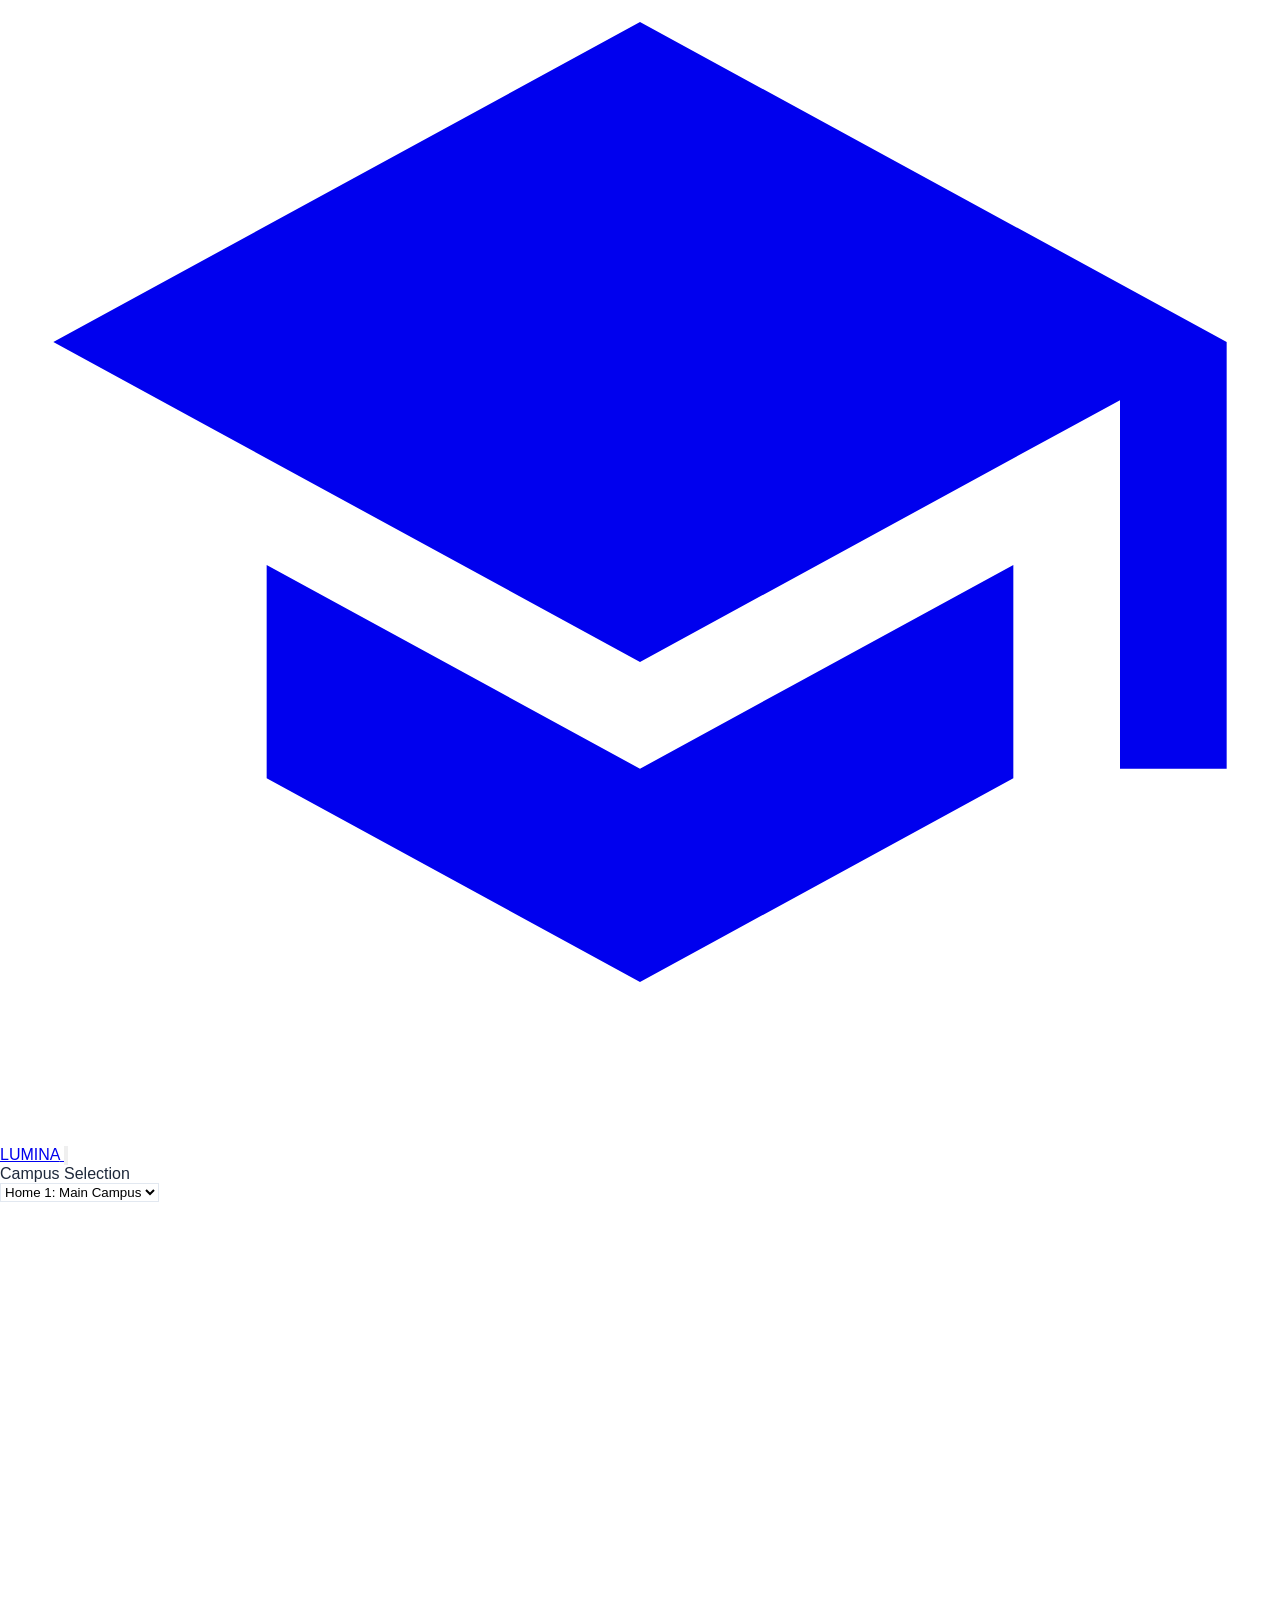
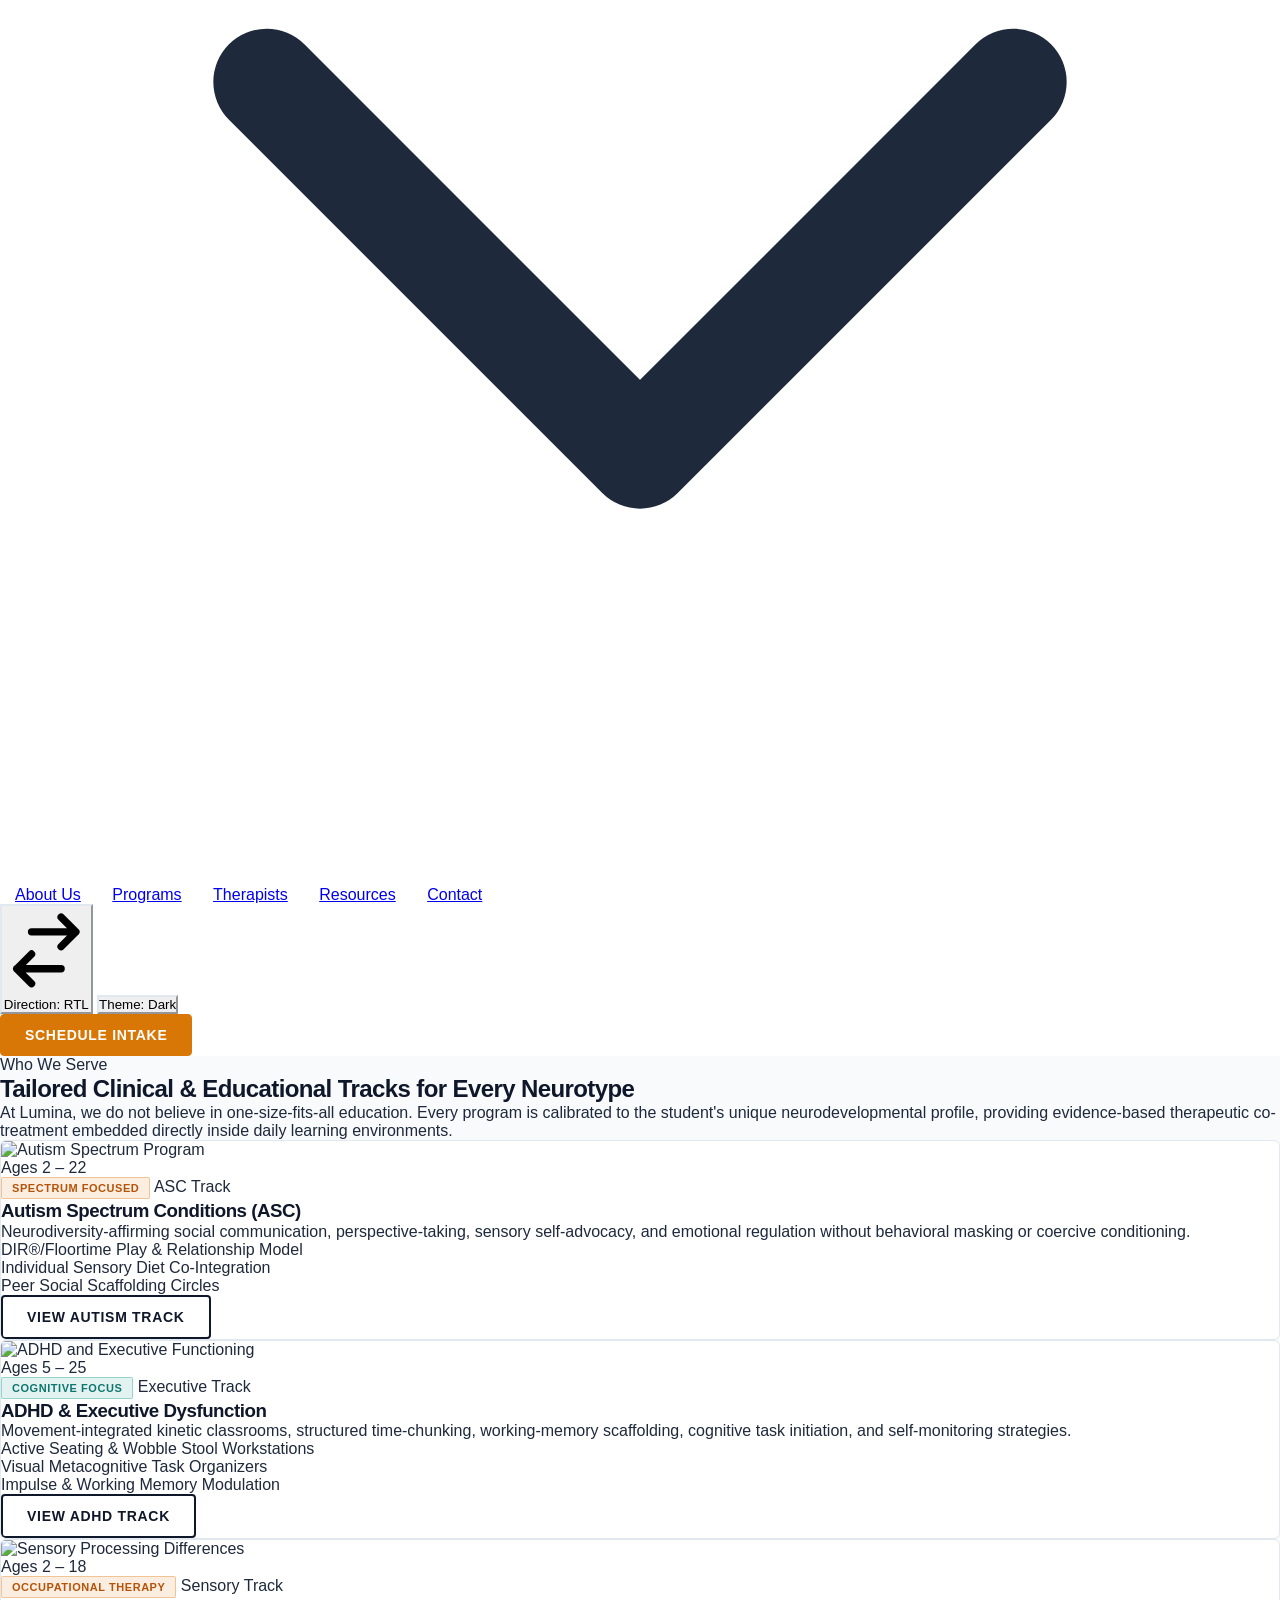
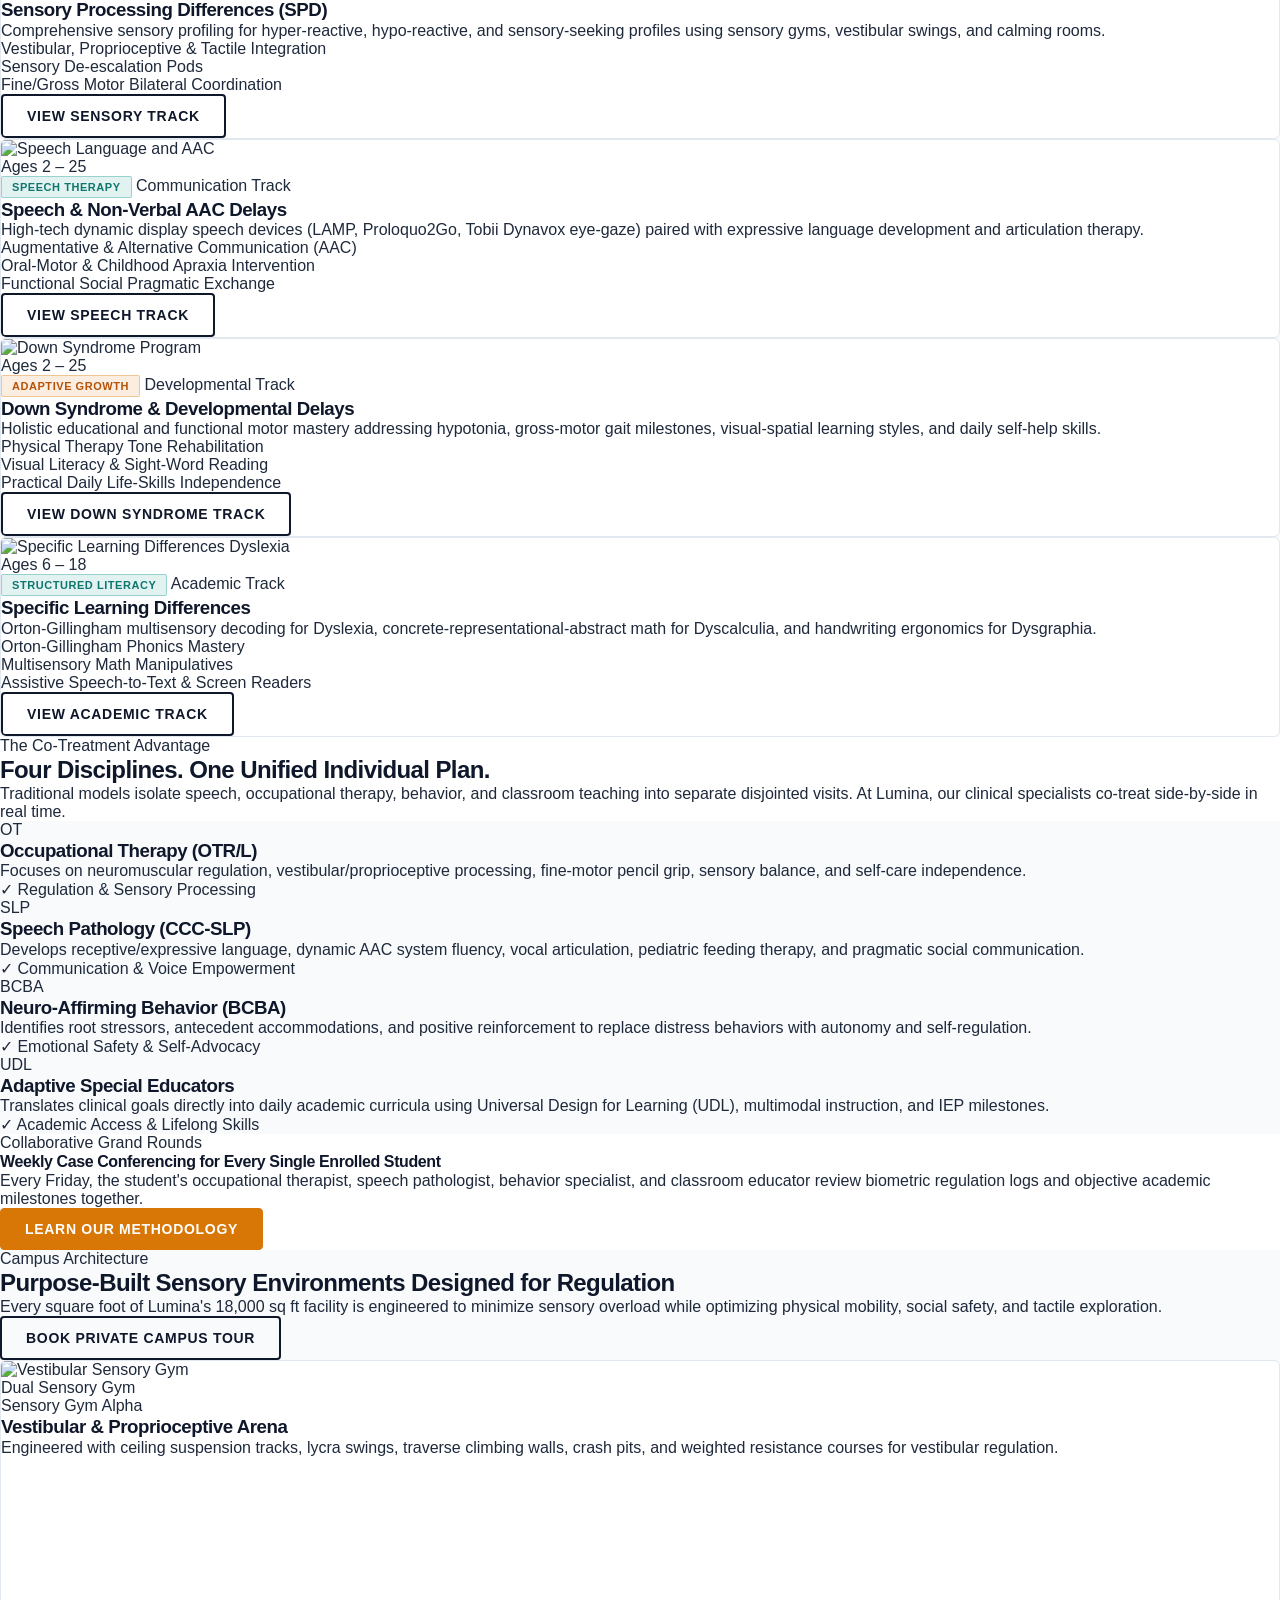
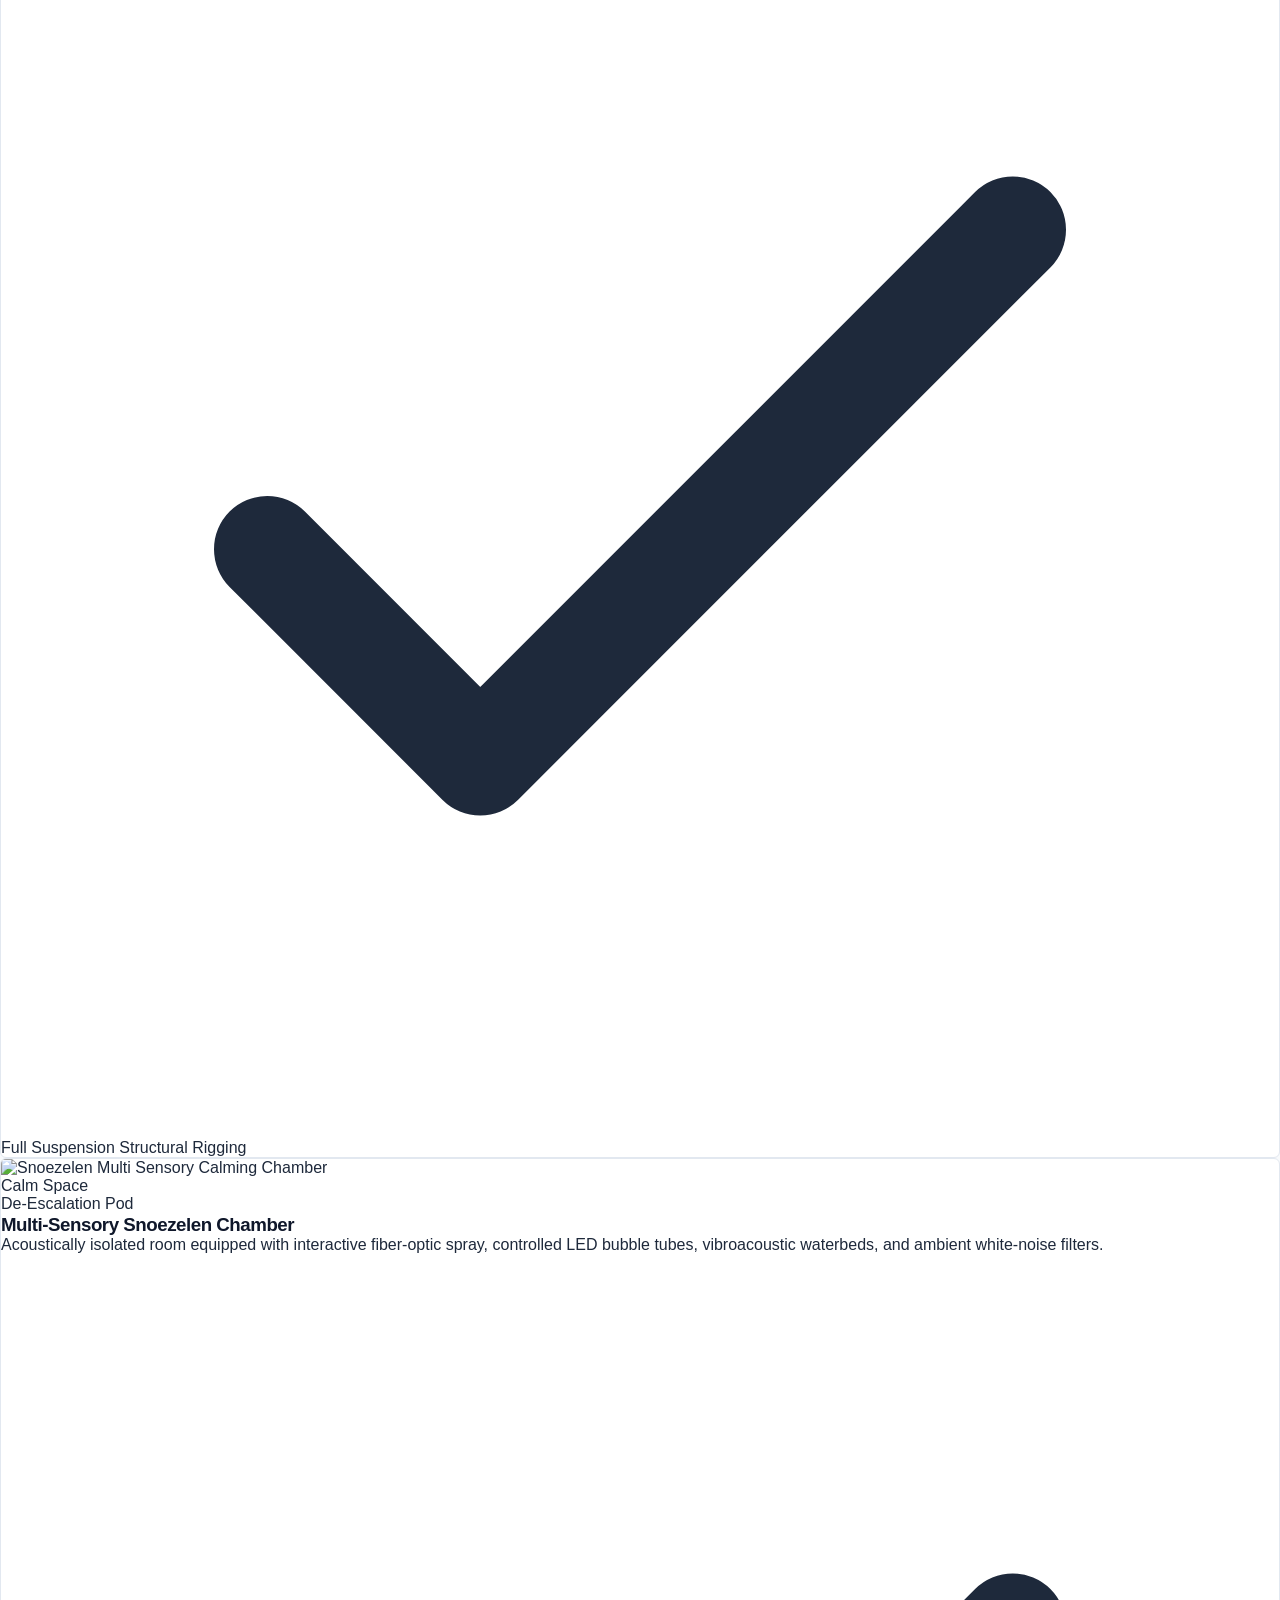
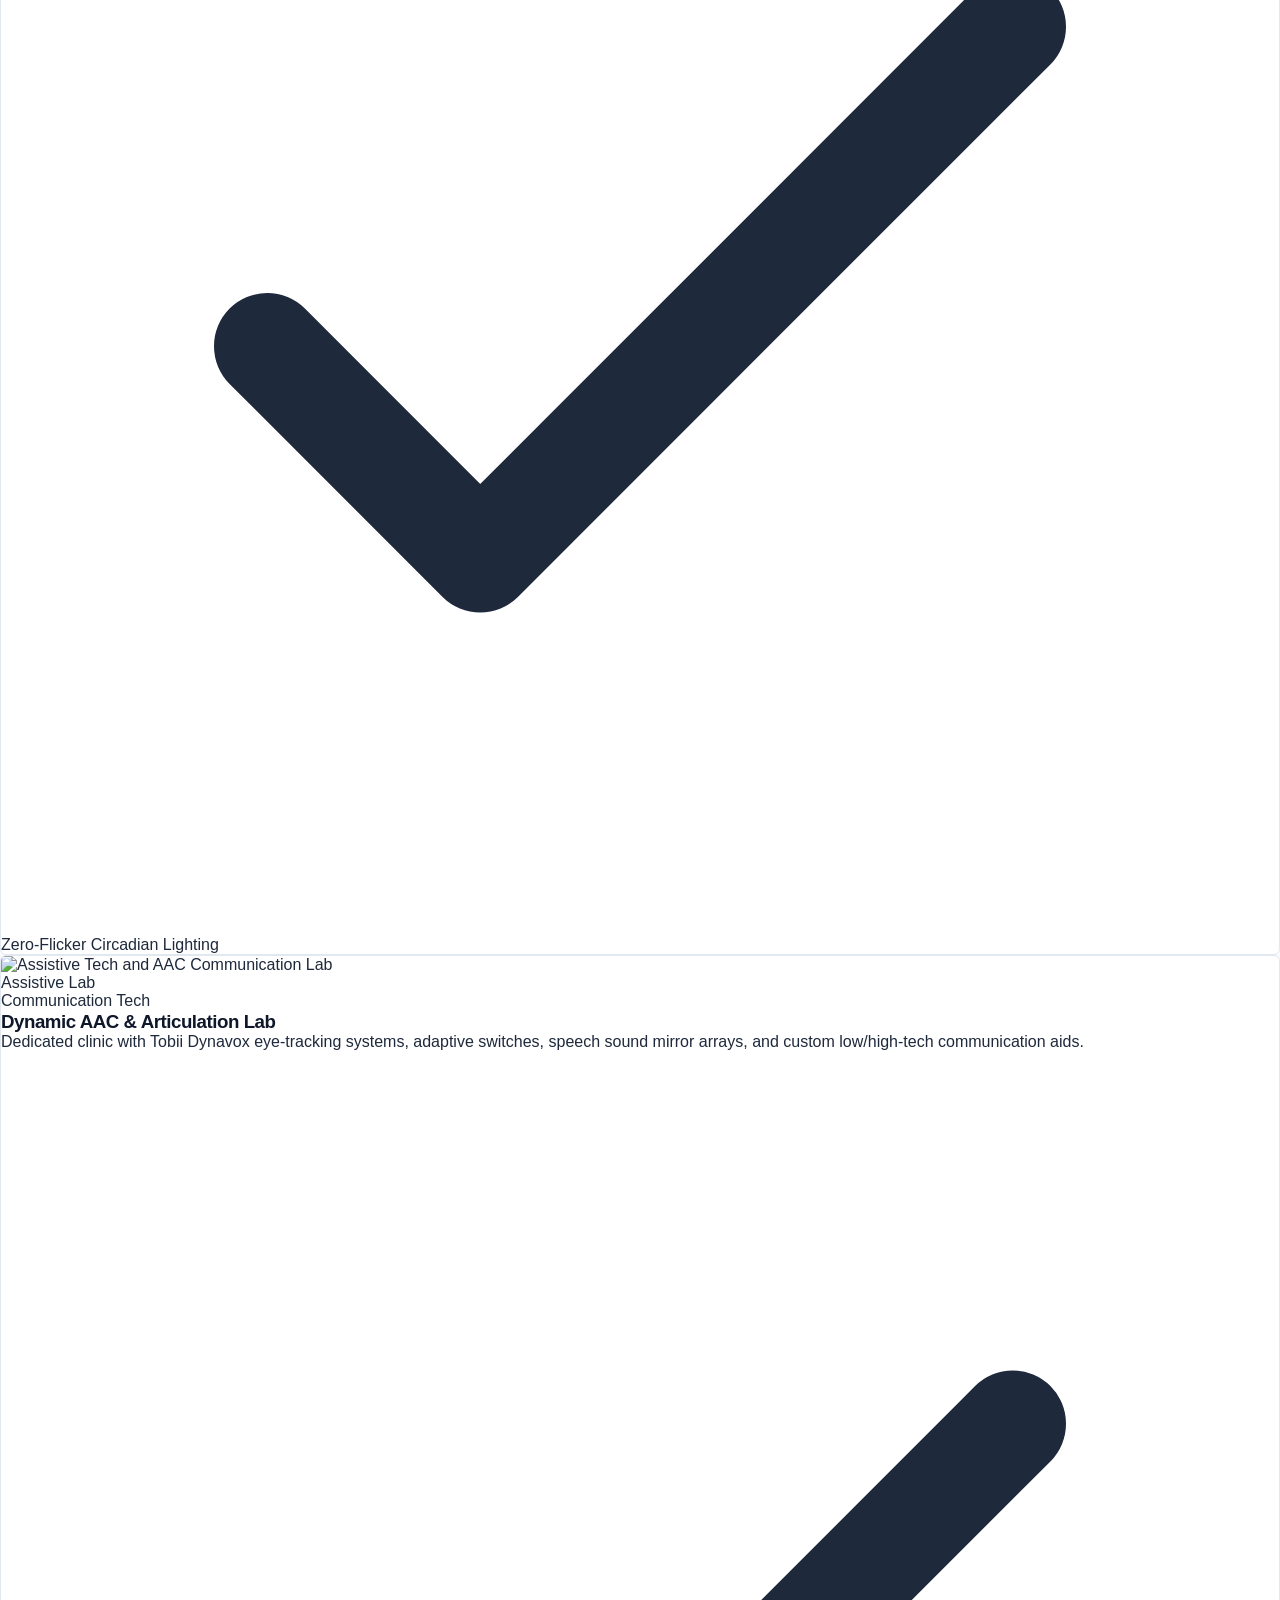
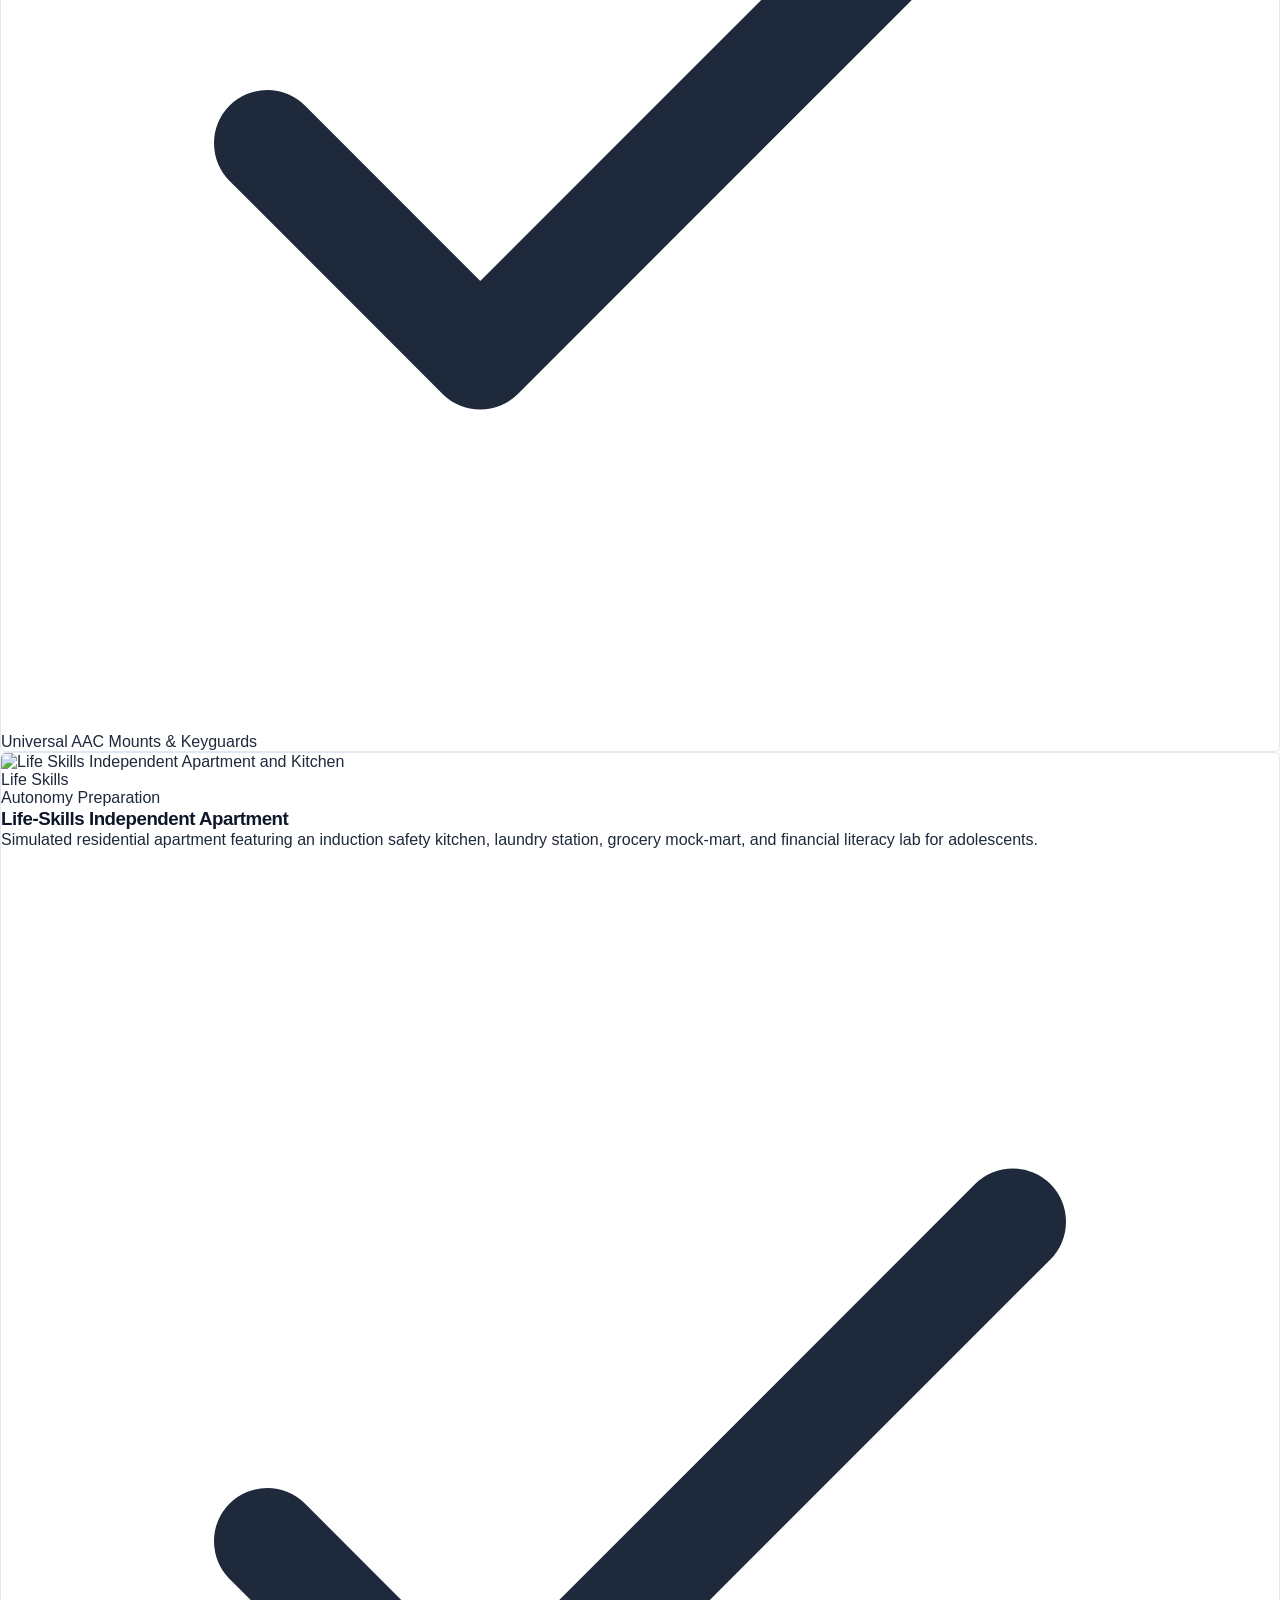
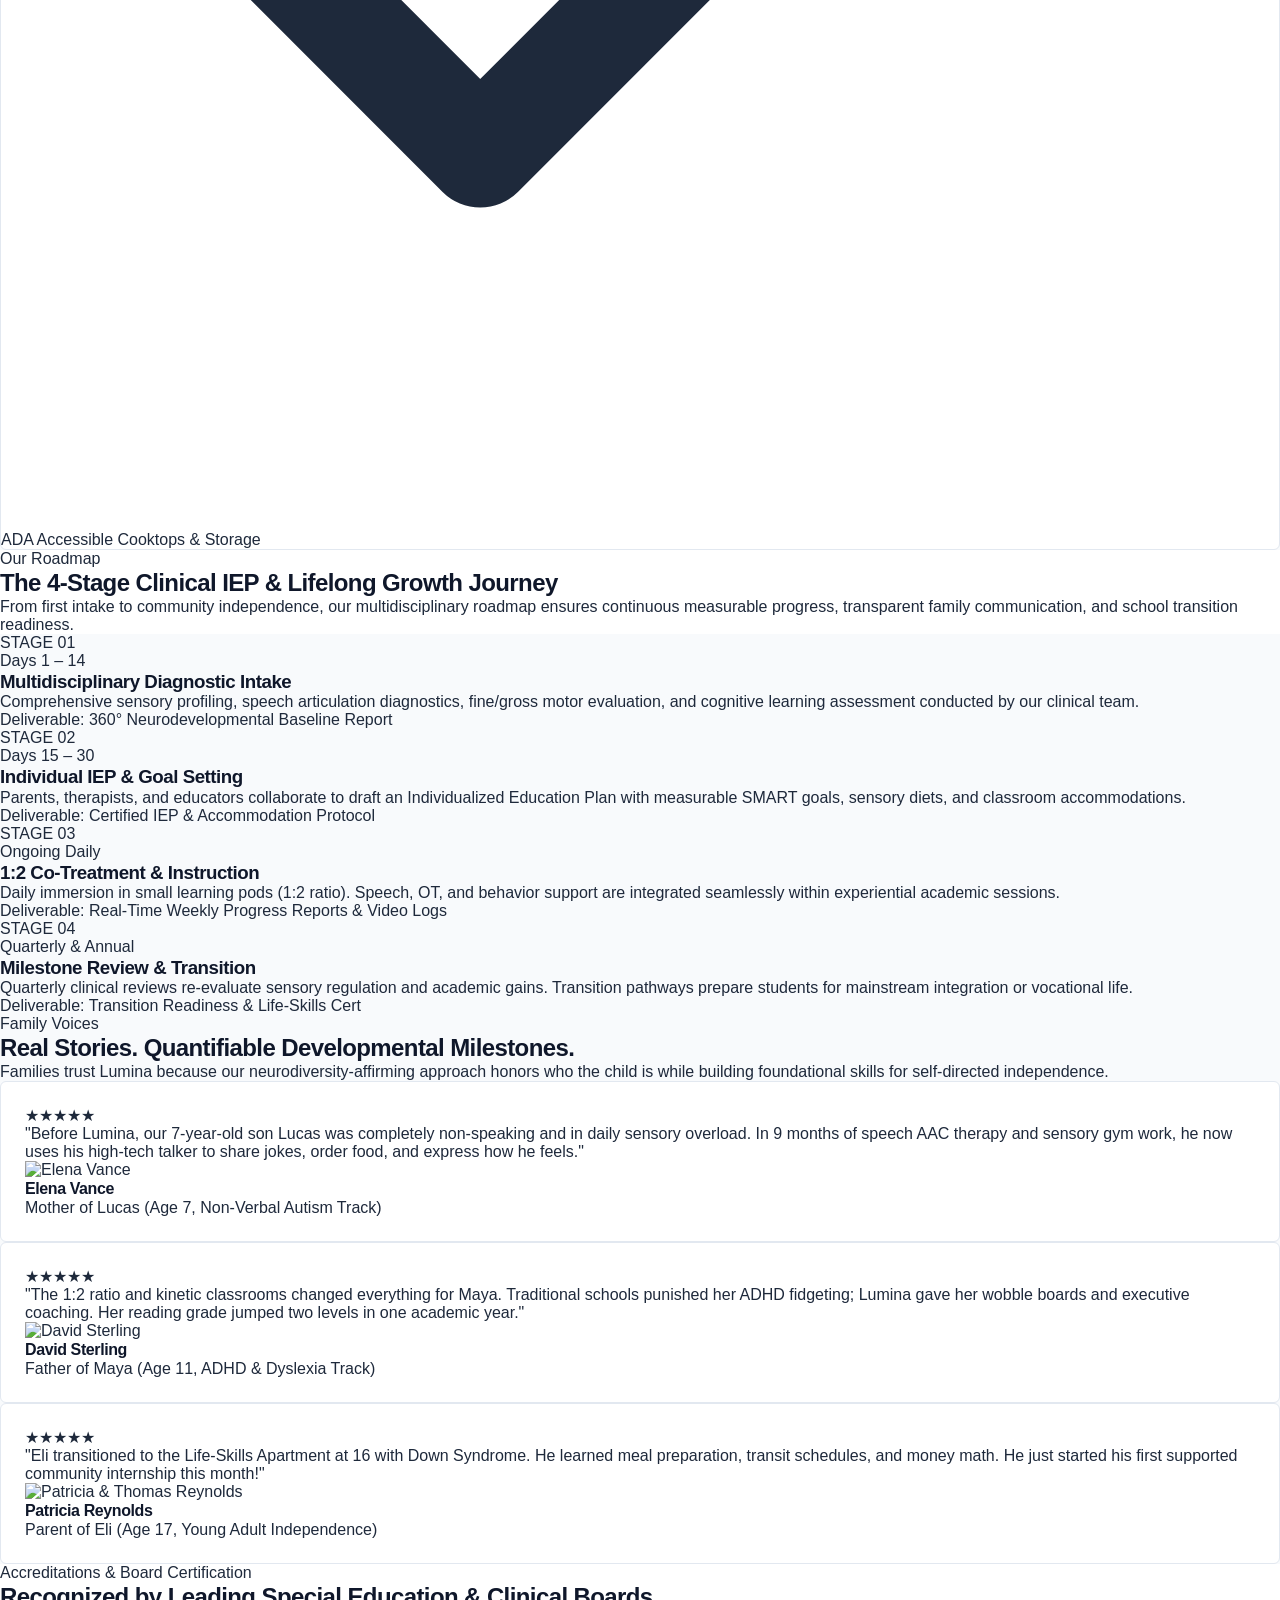
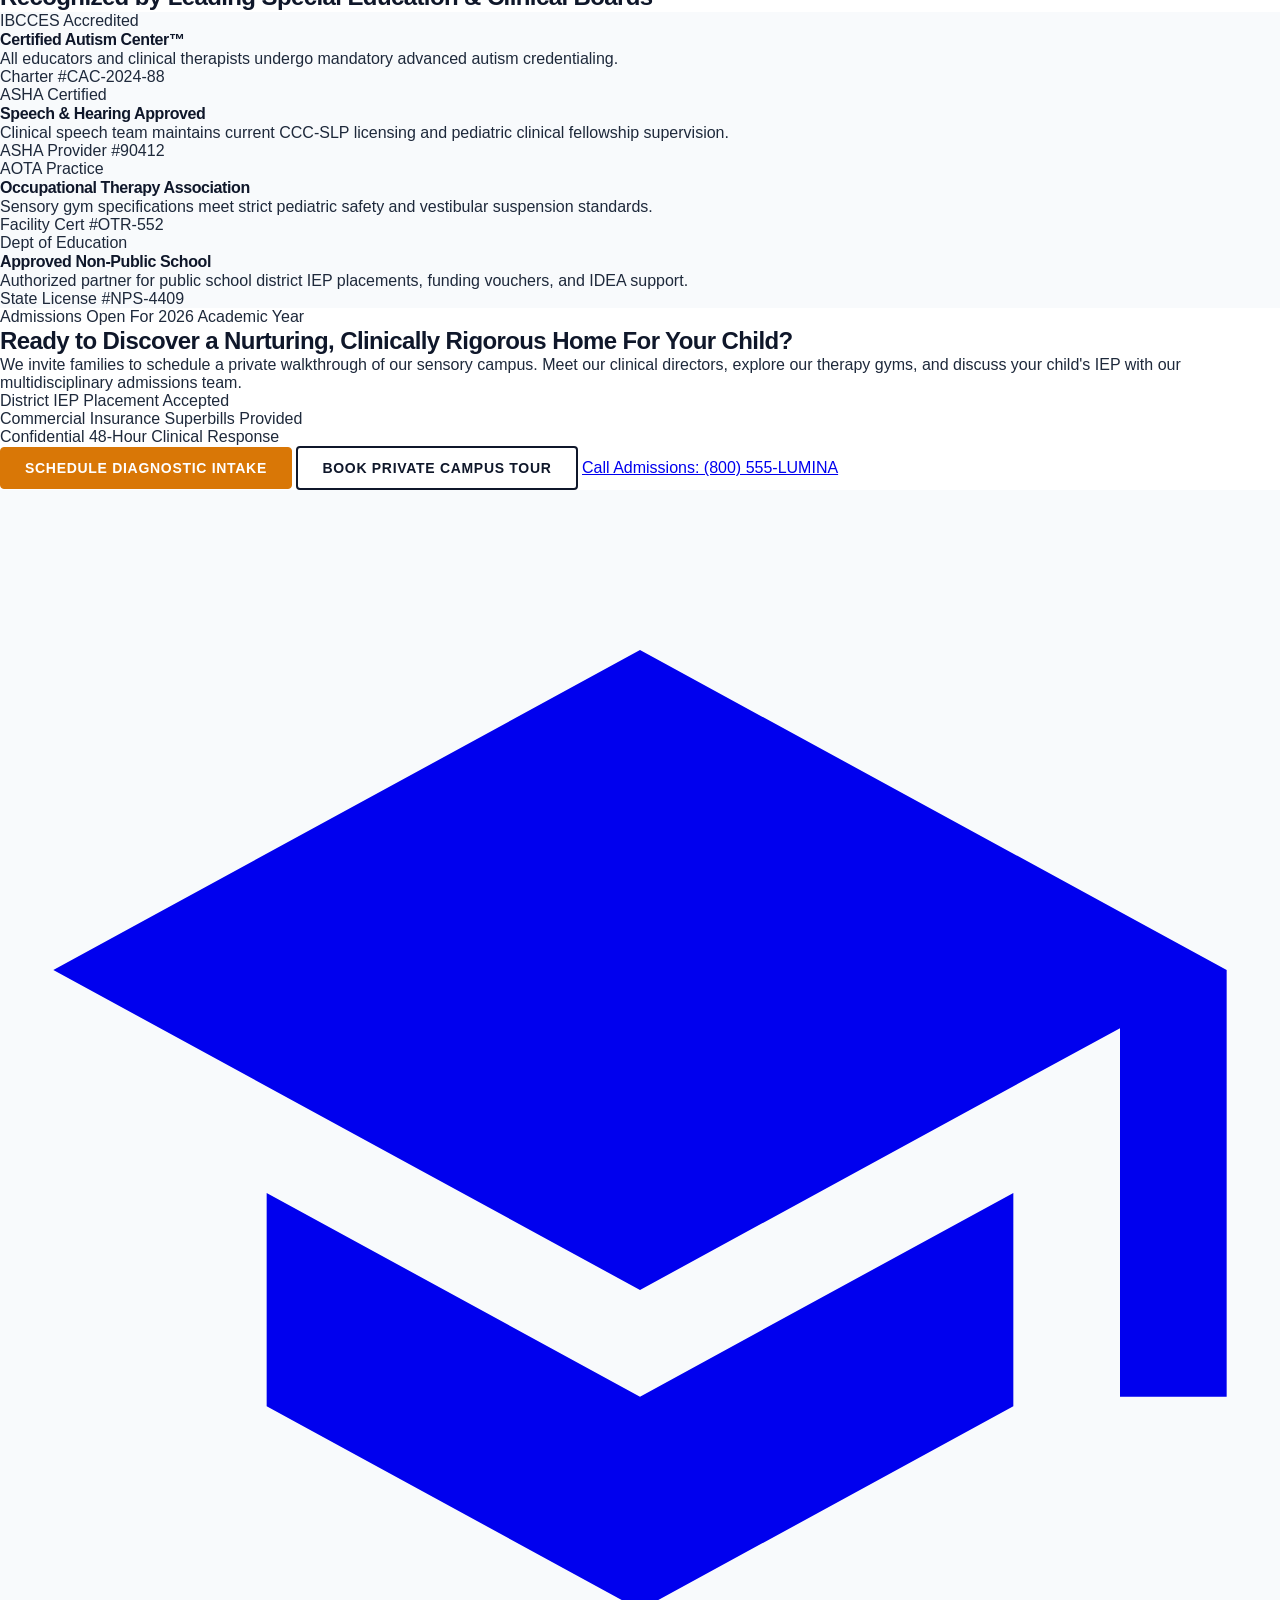
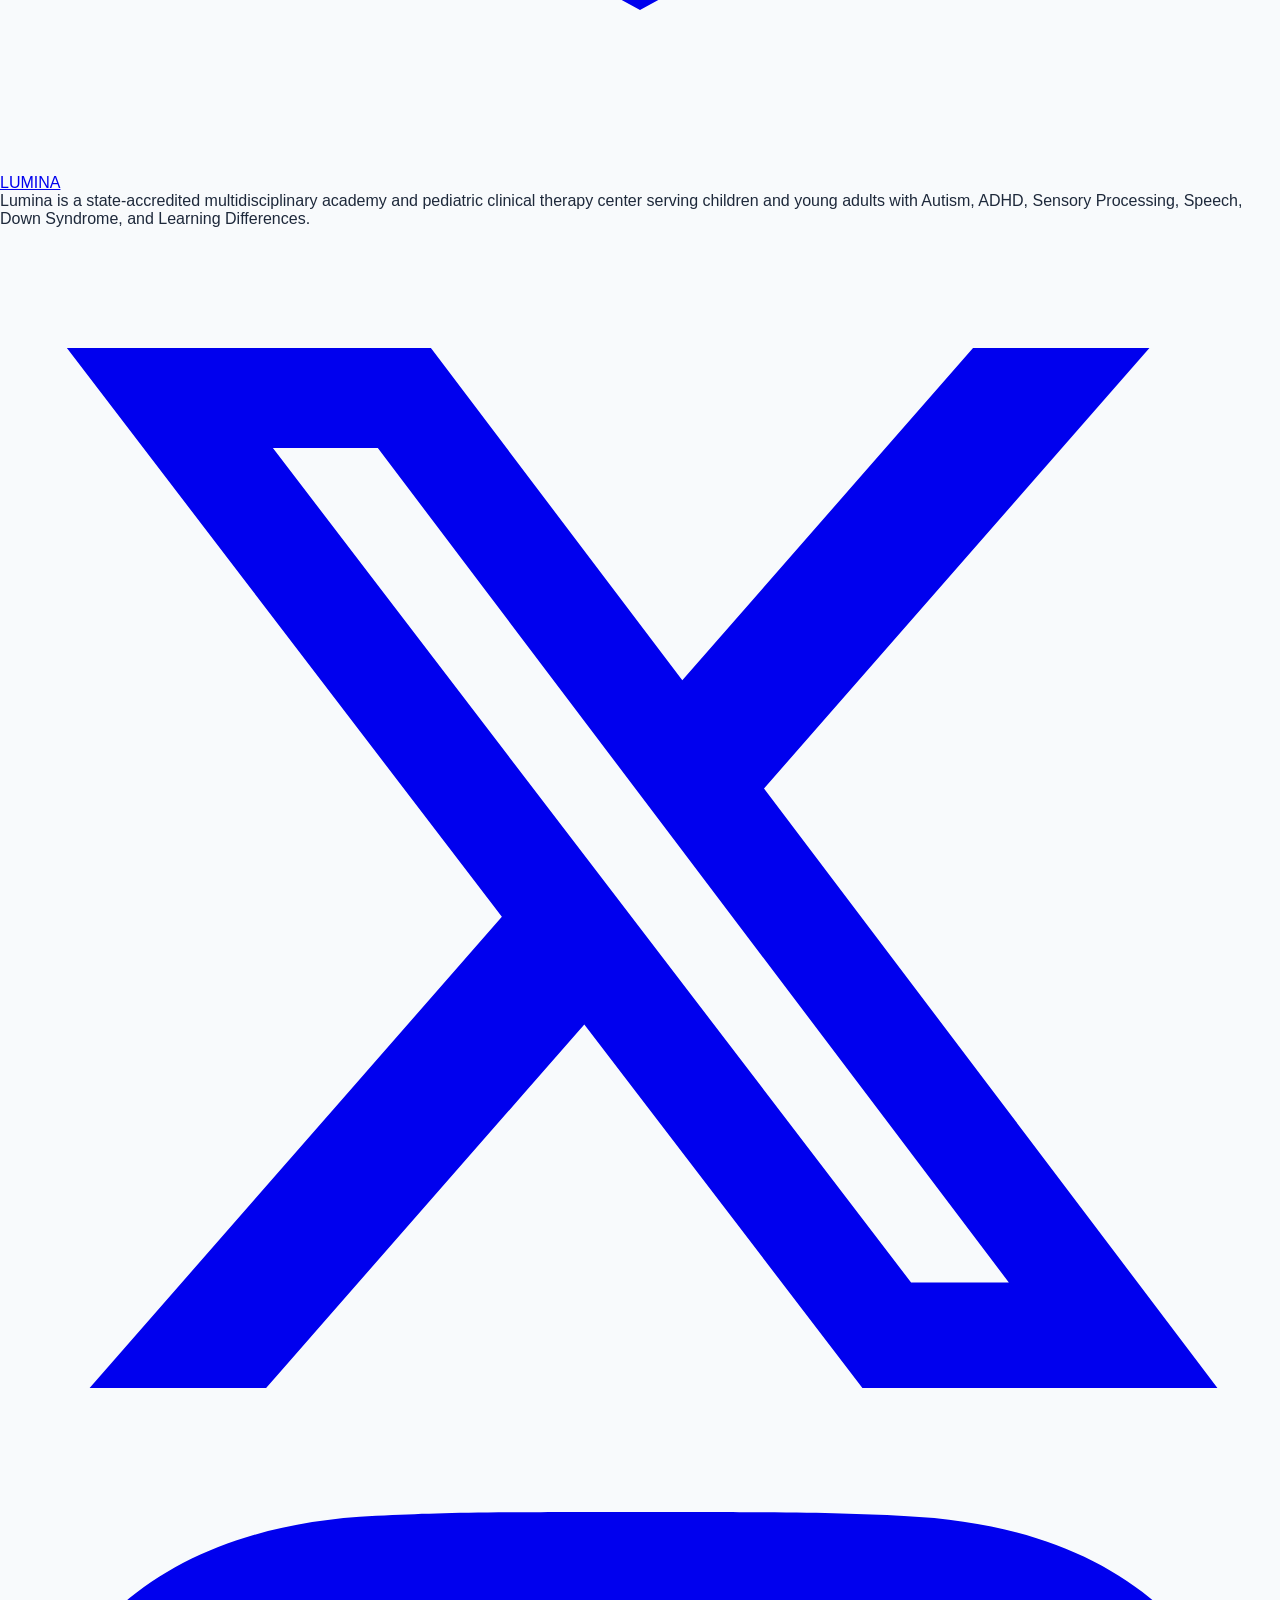
==== commit a9ae6124: "update commit" ====
--- a/index.html
+++ b/index.html
@@ -1,871 +1,1086 @@
-<!doctype html>
-<html lang="en" class="dark">
-  <head>
-    <meta charset="UTF-8" />
-    <meta name="viewport" content="width=device-width, initial-scale=1.0" />
-    <title>Lumina - Home</title>
-    <!-- Custom Favicon -->
-    <link
-      rel="icon"
-      type="image/svg+xml"
-      href="data:image/svg+xml,<svg xmlns='http://www.w3.org/2000/svg' viewBox='0 0 100 100'><text y='.9em' font-size='90'>🌟</text></svg>"
-    />
-    <script src="https://cdn.tailwindcss.com"></script>
-    <script>
-      tailwind.config = {
-        darkMode: "class",
-        theme: {
-          extend: {
-            colors: {
-              neuBg: { light: "#e0e5ec", dark: "#1a1a2e" },
-            },
-          },
-        },
-      };
-    </script>
-    <link rel="stylesheet" href="style.css" />
-    <link
-      rel="stylesheet"
-      href="https://cdnjs.cloudflare.com/ajax/libs/font-awesome/6.4.0/css/all.min.css"
-    />
-    <!-- Anti-Flash Theme Script & Smooth Page Load Animation -->
-
-    <script>
-      if (
-        localStorage.getItem("theme") === "dark" ||
-        (!("theme" in localStorage) &&
-          window.matchMedia("(prefers-color-scheme: dark)").matches)
-      ) {
-        document.documentElement.classList.add("dark");
-      } else {
-        document.documentElement.classList.remove("dark");
+<!DOCTYPE html>
+<html lang="en" dir="ltr">
+<head>
+  <meta charset="UTF-8" />
+  <meta name="viewport" content="width=device-width, initial-scale=1.0" />
+  <meta name="color-scheme" content="light dark" />
+  <title>Lumina | Center for Neurodiversity & Pediatric Special Education</title>
+  <meta name="description" content="Lumina is a state-accredited multidisciplinary academy and pediatric clinical therapy center serving children and young adults with Autism, ADHD, Sensory Processing, Speech, Down Syndrome, and Learning Differences." />
+
+  <!-- Anti-Splash / Zero-Flash Theme Script (Synchronous Blocking Execution in Head) -->
+  <script>
+    (function () {
+      try {
+        var theme = localStorage.getItem('lumina_theme');
+        var prefersDark = window.matchMedia && window.matchMedia('(prefers-color-scheme: dark)').matches;
+        var isDark = theme ? theme === 'dark' : prefersDark;
+        if (isDark) {
+          document.documentElement.classList.add('dark');
+          document.documentElement.style.backgroundColor = '#0B0F19';
+          document.documentElement.style.colorScheme = 'dark';
+        } else {
+          document.documentElement.classList.remove('dark');
+          document.documentElement.style.backgroundColor = '#FFFFFF';
+          document.documentElement.style.colorScheme = 'light';
+        }
+        var dir = localStorage.getItem('lumina_direction') || 'ltr';
+        document.documentElement.setAttribute('dir', dir);
+      } catch (e) {}
+    })();
+  </script>
+
+  <!-- Anti-Splash Instant Style Fallback -->
+  <style>
+    html {
+      background-color: #FFFFFF;
+      color-scheme: light;
+    }
+    html.dark {
+      background-color: #0B0F19 !important;
+      color-scheme: dark;
+    }
+    html.dark body {
+      background-color: #0B0F19 !important;
+    }
+  </style>
+
+  <!-- Favicon (Pediatric Care / Special Needs Emblem) -->
+  <link rel="icon" type="image/svg+xml" href="data:image/svg+xml,%3Csvg xmlns='http://www.w3.org/2000/svg' viewBox='0 0 32 32'%3E%3Cpath fill='%23D97706' d='M16 28.5L14.07 26.74C7.2 20.5 2.67 16.39 2.67 11.33C2.67 7.23 5.89 4 10 4C12.32 4 14.55 5.08 16 6.79C17.45 5.08 19.68 4 22 4C26.11 4 29.33 7.23 29.33 11.33C29.33 16.39 24.8 20.5 17.93 26.75L16 28.5Z'/%3E%3C/svg%3E" />
+
+  <!-- Tailwind CSS CDN -->
+  <script src="https://cdn.tailwindcss.com"></script>
+  <script>
+    tailwind.config = {
+      darkMode: 'class',
+      theme: {
+        extend: {
+          colors: {
+            brand: {
+              navy: '#0F172A',
+              teal: '#0D9488',
+              amber: '#D97706'
+            }
+          }
+        }
       }
-    </script>
-  </head>
-
-  <body
-    class="bg-neuBg-light dark:bg-neuBg-dark text-gray-800 dark:text-gray-100 transition-colors duration-300 font-sans min-h-screen flex flex-col relative break-words"
-    dir="ltr"
-  >
-    <!-- Premium Moving Particle Animation -->
-    <canvas
-      id="particles-canvas"
-      class="fixed inset-0 z-0 pointer-events-none"
-    ></canvas>
-
-    <nav
-      class="sticky top-0 z-50 p-4 w-full bg-neuBg-light/80 dark:bg-neuBg-dark/80 backdrop-blur-md border-b border-gray-300/30 dark:border-gray-800/50 transition-colors duration-300 shadow-sm"
-    >
-      <div class="container mx-auto flex justify-between items-center gap-2">
-        <a
-          href="index.html"
-          class="flex items-center gap-2 xl:gap-3 group shrink-0"
-        >
-          <div
-            class="w-10 h-10 md:w-12 md:h-12 neu-btn flex items-center justify-center transition-transform duration-500 text-blue-600 dark:text-blue-400 relative"
-          >
-            <svg
-              class="w-6 h-6 md:w-7 md:h-7 relative z-10"
-              fill="currentColor"
-              viewBox="0 0 24 24"
+    };
+  </script>
+
+  <!-- Project High-Contrast Flat Stylesheet -->
+  <link rel="stylesheet" href="style.css" />
+</head>
+<body class="bg-theme-primary text-slate-800 dark:text-slate-200 antialiased selection:bg-amber-600 selection:text-white">
+
+  <!-- ==========================================================================
+       GLOBAL NAVBAR (Strictly Identical across all pages)
+       Desktop > 1024px. Strictly Hamburger < 1024px.
+       ========================================================================== -->
+  <header class="sticky top-0 z-50 bg-theme-primary border-b border-theme shadow-sm transition-colors duration-200">
+    <div class="max-w-7xl mx-auto px-3 sm:px-6 lg:px-8">
+      <div class="flex items-center justify-between h-16 sm:h-20 gap-4 lg:gap-6 xl:gap-8">
+        
+        <!-- Brand Logo & Name (Academic Cap Icon + Brand Only) -->
+        <a href="index.html" class="flex items-center gap-2.5 sm:gap-3 group focus:outline-none shrink-0" aria-label="Lumina Home">
+          <div class="w-10 h-10 sm:w-11 sm:h-11 bg-slate-900 dark:bg-amber-500 text-white dark:text-slate-950 flex items-center justify-center font-black text-xl border border-slate-900 dark:border-amber-400 shrink-0">
+            <svg class="w-5 h-5 sm:w-6 sm:h-6" fill="currentColor" viewBox="0 0 24 24">
+              <path d="M12 3L1 9l11 6 9-4.91V17h2V9L12 3zM5 13.18v4L12 21l7-3.82v-4L12 17l-7-3.82z"/>
+            </svg>
+          </div>
+          <span class="text-xl sm:text-2xl font-black tracking-wider text-slate-900 dark:text-slate-50 uppercase">LUMINA</span>
+        </a>
+
+        <!-- Desktop Navigation (> 1024px) -->
+        <nav class="hidden lg:flex items-center gap-3 lg:gap-4 xl:gap-7" aria-label="Main Navigation">
+          <!-- Combined Home 1 & Home 2 Dropdown -->
+          <div class="relative group home-nav-dropdown">
+            <button
+              type="button"
+              class="nav-link-item active flex items-center gap-1.5 whitespace-nowrap text-xs xl:text-sm font-bold tracking-wide uppercase text-slate-700 dark:text-slate-300 hover:text-amber-600 dark:hover:text-amber-400 transition-colors py-2 border-b-2 border-transparent focus:outline-none"
+              aria-current="page"
             >
-              <path d="M12 2L2 22h20L12 2zm0 4.5l7 14h-14l7-14z" />
+              <span>Home</span>
+              <svg class="w-3.5 h-3.5 transition-transform duration-200 group-hover:rotate-180 text-slate-400" fill="none" stroke="currentColor" viewBox="0 0 24 24">
+                <path stroke-linecap="round" stroke-linejoin="round" stroke-width="2" d="M19 9l-7 7-7-7"/>
+              </svg>
+            </button>
+            <div class="dropdown-menu home-nav-popover absolute top-full left-0 mt-1 w-52 bg-theme-primary border-2 border-theme shadow-xl py-2 hidden group-hover:block group-focus-within:block z-50">
+              <div class="px-4 py-1 text-[10px] font-extrabold uppercase tracking-widest text-slate-400 dark:text-slate-500 border-b border-theme/60 mb-1">
+                Select Campus
+              </div>
+              <a href="index.html" class="flex items-center justify-between px-4 py-2 text-xs font-bold uppercase tracking-wider text-slate-700 dark:text-slate-300 hover:bg-slate-100 dark:hover:bg-slate-800 hover:text-amber-600 dark:hover:text-amber-400 transition-colors">
+                <span>Home 1: Campus</span>
+                <span class="text-[9px] font-semibold text-amber-600 dark:text-amber-400 bg-amber-500/10 px-1.5 py-0.5">Main</span>
+              </a>
+              <a href="index2.html" class="flex items-center justify-between px-4 py-2 text-xs font-bold uppercase tracking-wider text-slate-700 dark:text-slate-300 hover:bg-slate-100 dark:hover:bg-slate-800 hover:text-amber-600 dark:hover:text-amber-400 transition-colors">
+                <span>Home 2: Clinical Hub</span>
+                <span class="text-[9px] font-semibold text-teal-600 dark:text-teal-400 bg-teal-500/10 px-1.5 py-0.5">Early Steps</span>
+              </a>
+            </div>
+          </div>
+
+          <a href="about.html" class="nav-link-item whitespace-nowrap text-xs xl:text-sm font-bold tracking-wide uppercase text-slate-700 dark:text-slate-300 hover:text-amber-600 dark:hover:text-amber-400 transition-colors py-2 border-b-2 border-transparent">About Us</a>
+          <a href="programs.html" class="nav-link-item whitespace-nowrap text-xs xl:text-sm font-bold tracking-wide uppercase text-slate-700 dark:text-slate-300 hover:text-amber-600 dark:hover:text-amber-400 transition-colors py-2 border-b-2 border-transparent">Programs</a>
+          <a href="therapists.html" class="nav-link-item whitespace-nowrap text-xs xl:text-sm font-bold tracking-wide uppercase text-slate-700 dark:text-slate-300 hover:text-amber-600 dark:hover:text-amber-400 transition-colors py-2 border-b-2 border-transparent">Therapists</a>
+          <a href="resources.html" class="nav-link-item whitespace-nowrap text-xs xl:text-sm font-bold tracking-wide uppercase text-slate-700 dark:text-slate-300 hover:text-amber-600 dark:hover:text-amber-400 transition-colors py-2 border-b-2 border-transparent">Resources</a>
+          <a href="contact.html" class="nav-link-item whitespace-nowrap text-xs xl:text-sm font-bold tracking-wide uppercase text-slate-700 dark:text-slate-300 hover:text-amber-600 dark:hover:text-amber-400 transition-colors py-2 border-b-2 border-transparent">Contact</a>
+        </nav>
+
+        <!-- Desktop Utilities & CTA (> 1024px) -->
+        <div class="hidden lg:flex items-center gap-2 xl:gap-3 shrink-0">
+          <!-- RTL / LTR Toggle with Double Arrow Icon -->
+          <button class="rtl-toggle-btn p-1.5 xl:p-2 border border-theme text-slate-700 dark:text-slate-300 hover:bg-slate-100 dark:hover:bg-slate-800 transition-colors flex items-center justify-center shrink-0" title="Toggle Direction (RTL / LTR)" aria-label="Toggle Direction (RTL / LTR)">
+            <svg class="w-4 h-4 xl:w-5 xl:h-5 rtl-flip" fill="none" stroke="currentColor" viewBox="0 0 24 24" aria-hidden="true">
+              <path stroke-linecap="round" stroke-linejoin="round" stroke-width="2" d="M8 7h12m0 0l-4-4m4 4l-4 4m0 6H4m0 0l4 4m-4-4l4-4"/>
             </svg>
-          </div>
-          <span
-            class="text-xl md:text-2xl xl:text-3xl font-extrabold tracking-tighter bg-clip-text text-transparent bg-blue-600 dark:from-blue-400 dark:to-blue-400"
-            >Lumina</span
-          >
+          </button>
+
+          <!-- Dark / Light Theme Toggle -->
+          <button class="theme-toggle-btn p-1.5 xl:p-2 border border-theme text-slate-700 dark:text-slate-300 hover:bg-slate-100 dark:hover:bg-slate-800 transition-colors flex items-center justify-center shrink-0" title="Toggle Dark/Light Mode" aria-label="Toggle Dark/Light Mode">
+            <svg class="icon-sun w-4 h-4 xl:w-5 xl:h-5 hidden text-amber-500" fill="none" stroke="currentColor" viewBox="0 0 24 24"><path stroke-linecap="round" stroke-linejoin="round" stroke-width="2" d="M12 3v1m0 16v1m9-9h-1M4 9H3m15.364 6.364l-.707-.707M6.343 6.343l-.707-.707m12.728 0l-.707.707M6.343 17.657l-.707.707M16 12a4 4 0 11-8 0 4 4 0 018 0z"/></svg>
+            <svg class="icon-moon w-4 h-4 xl:w-5 xl:h-5 text-slate-700" fill="none" stroke="currentColor" viewBox="0 0 24 24"><path stroke-linecap="round" stroke-linejoin="round" stroke-width="2" d="M20.354 15.354A9 9 0 018.646 3.646 9.003 9.003 0 0012 21a9.003 9.003 0 008.354-5.646z"/></svg>
+          </button>
+
+          <!-- CTA Button -->
+          <a href="contact.html#intake-section" class="btn-primary !py-2 !px-3 xl:!py-2.5 xl:!px-5 text-xs xl:text-sm whitespace-nowrap">
+            <span>Schedule Intake</span>
+          </a>
+        </div>
+
+        <!-- Mobile Controls (< 1024px) -->
+        <div class="flex items-center gap-1.5 sm:gap-2 lg:hidden">
+          <button class="rtl-toggle-btn p-2 border border-theme text-slate-700 dark:text-slate-300 hover:bg-slate-100 dark:hover:bg-slate-800 transition-colors flex items-center justify-center" title="Toggle Direction (RTL / LTR)" aria-label="Toggle Direction (RTL / LTR)">
+            <svg class="w-4 h-4 rtl-flip" fill="none" stroke="currentColor" viewBox="0 0 24 24" aria-hidden="true">
+              <path stroke-linecap="round" stroke-linejoin="round" stroke-width="2" d="M8 7h12m0 0l-4-4m4 4l-4 4m0 6H4m0 0l4 4m-4-4l4-4"/>
+            </svg>
+          </button>
+
+          <button class="theme-toggle-btn p-2 border border-theme text-slate-700 dark:text-slate-300 hover:bg-slate-100 dark:hover:bg-slate-800 transition-colors flex items-center justify-center" title="Toggle Dark/Light Mode" aria-label="Toggle Dark/Light Mode">
+            <svg class="icon-sun w-4 h-4 hidden text-amber-500" fill="none" stroke="currentColor" viewBox="0 0 24 24"><path stroke-linecap="round" stroke-linejoin="round" stroke-width="2" d="M12 3v1m0 16v1m9-9h-1M4 9H3m15.364 6.364l-.707-.707M6.343 6.343l-.707-.707m12.728 0l-.707.707M6.343 17.657l-.707.707M16 12a4 4 0 11-8 0 4 4 0 018 0z"/></svg>
+            <svg class="icon-moon w-4 h-4 text-slate-700" fill="none" stroke="currentColor" viewBox="0 0 24 24"><path stroke-linecap="round" stroke-linejoin="round" stroke-width="2" d="M20.354 15.354A9 9 0 018.646 3.646 9.003 9.003 0 0012 21a9.003 9.003 0 008.354-5.646z"/></svg>
+          </button>
+
+          <button id="mobile-menu-toggle" class="p-2 border border-theme text-slate-800 dark:text-slate-200 hover:bg-slate-100 dark:hover:bg-slate-800 transition-colors flex items-center justify-center" aria-label="Open Mobile Menu" title="Open Mobile Menu">
+            <svg class="w-5 h-5" fill="none" stroke="currentColor" viewBox="0 0 24 24"><path stroke-linecap="round" stroke-linejoin="round" stroke-width="2" d="M4 6h16M4 12h16M4 18h16"/></svg>
+          </button>
+        </div>
+
+      </div>
+    </div>
+
+    <!-- Mobile Drawer Overlay (< 1024px) -->
+    <div id="mobile-menu-backdrop" class="fixed inset-0 bg-black/60 z-40 hidden lg:hidden"></div>
+    <div id="mobile-menu-drawer" class="fixed top-0 right-0 bottom-0 w-80 max-w-[85vw] bg-theme-primary border-l border-theme z-50 p-6 flex flex-col justify-between hidden lg:hidden overflow-y-auto">
+      <div>
+        <div class="flex items-center justify-between pb-6 border-b border-theme">
+          <a href="index.html" class="flex items-center gap-2.5 focus:outline-none" aria-label="Lumina Home">
+            <div class="w-9 h-9 bg-slate-900 dark:bg-amber-500 text-white dark:text-slate-950 flex items-center justify-center font-black text-lg border border-slate-900 dark:border-amber-400 shrink-0">
+              <svg class="w-5 h-5" fill="currentColor" viewBox="0 0 24 24">
+                <path d="M12 3L1 9l11 6 9-4.91V17h2V9L12 3zM5 13.18v4L12 21l7-3.82v-4L12 17l-7-3.82z"/>
+              </svg>
+            </div>
+            <span class="text-xl font-black tracking-wider text-slate-900 dark:text-slate-50 uppercase">LUMINA</span>
+          </a>
+          <button id="mobile-menu-close" class="p-2 text-slate-500 hover:text-slate-900 dark:hover:text-slate-100" aria-label="Close Mobile Menu">
+            <svg class="w-6 h-6" fill="none" stroke="currentColor" viewBox="0 0 24 24"><path stroke-linecap="round" stroke-linejoin="round" stroke-width="2" d="M6 18L18 6M6 6l12 12"/></svg>
+          </button>
+        </div>
+
+        <nav class="flex flex-col gap-2 py-6" aria-label="Mobile Navigation Links">
+          <!-- Combined Mobile Home Selection Box -->
+          <div class="pb-3 mb-2 border-b border-theme">
+            <label class="block text-[10px] font-extrabold uppercase tracking-widest text-slate-500 dark:text-slate-400 mb-1.5">Campus Selection</label>
+            <div class="relative">
+              <select
+                id="mobile-home-selector"
+                aria-label="Select Campus Layout"
+                class="w-full appearance-none bg-theme-primary text-xs font-bold tracking-wide uppercase py-2 pl-3 pr-8 border border-theme hover:border-amber-500 focus:outline-none cursor-pointer"
+                onchange="if(this.value) window.location.href=this.value;"
+              >
+                <option value="index.html" selected>Home 1: Main Campus</option>
+                <option value="index2.html">Home 2: Clinical Hub</option>
+              </select>
+              <div class="pointer-events-none absolute inset-y-0 right-0 flex items-center px-2.5 text-slate-500 dark:text-slate-400">
+                <svg class="w-4 h-4" fill="none" stroke="currentColor" viewBox="0 0 24 24"><path stroke-linecap="round" stroke-linejoin="round" stroke-width="2" d="M19 9l-7 7-7-7"></path></svg>
+              </div>
+            </div>
+          </div>
+
+          <a href="about.html" class="nav-link-item text-sm font-bold uppercase tracking-wide text-slate-800 dark:text-slate-200 hover:text-amber-600 py-2">About Us</a>
+          <a href="programs.html" class="nav-link-item text-sm font-bold uppercase tracking-wide text-slate-800 dark:text-slate-200 hover:text-amber-600 py-2">Programs</a>
+          <a href="therapists.html" class="nav-link-item text-sm font-bold uppercase tracking-wide text-slate-800 dark:text-slate-200 hover:text-amber-600 py-2">Therapists</a>
+          <a href="resources.html" class="nav-link-item text-sm font-bold uppercase tracking-wide text-slate-800 dark:text-slate-200 hover:text-amber-600 py-2">Resources</a>
+          <a href="contact.html" class="nav-link-item text-sm font-bold uppercase tracking-wide text-slate-800 dark:text-slate-200 hover:text-amber-600 py-2">Contact</a>
+        </nav>
+      </div>
+
+      <div class="pt-6 border-t border-theme flex flex-col gap-4">
+        <div class="flex items-center justify-between gap-3">
+          <button class="rtl-toggle-btn flex-1 py-2.5 border border-theme text-xs font-bold uppercase tracking-wider text-slate-700 dark:text-slate-300 flex items-center justify-center gap-2">
+            <svg class="w-4 h-4 rtl-flip" fill="none" stroke="currentColor" viewBox="0 0 24 24"><path stroke-linecap="round" stroke-linejoin="round" stroke-width="2" d="M8 7h12m0 0l-4-4m4 4l-4 4m0 6H4m0 0l4 4m-4-4l4-4"/></svg>
+            <span>Direction: <span class="rtl-label">RTL</span></span>
+          </button>
+          <button class="theme-toggle-btn flex-1 py-2.5 border border-theme text-xs font-bold uppercase tracking-wider text-slate-700 dark:text-slate-300">
+            <span>Theme: <span class="theme-label">Dark</span></span>
+          </button>
+        </div>
+        <div>
+          <a href="contact.html#intake-section" class="btn-primary w-full text-center !py-2.5 text-xs">Schedule Intake</a>
+        </div>
+      </div>
+    </div>
+  </header>
+
+  <!-- ==========================================================================
+       CONTAINER 1: HERO CONTAINER (High Contrast with Contrast Overlay)
+       Clear purpose, target audience validation, and clinical credibility
+       ========================================================================== -->
+  <section class="hero-wrapper min-h-[540px] lg:min-h-[640px] flex items-center border-b border-theme" style="background-image: url('https://images.unsplash.com/photo-1503676260728-1c00da094a0b?auto=format&fit=crop&w=1600&q=80');">
+    <div class="hero-overlay w-full py-16 sm:py-20 lg:py-24">
+      <div class="max-w-7xl mx-auto px-4 sm:px-6 lg:px-8">
+        <div class="max-w-3xl">
+          
+          <div class="inline-flex items-center gap-2 px-3 py-1 bg-amber-500/10 dark:bg-amber-400/10 border border-amber-600/30 text-amber-700 dark:text-amber-400 text-xs font-extrabold uppercase tracking-widest mb-6">
+            <span class="w-2 h-2 bg-amber-600 dark:bg-amber-400 rounded-full animate-pulse"></span>
+            State-Accredited Special Education & Therapy Center
+          </div>
+
+          <h1 class="text-3xl sm:text-5xl lg:text-6xl font-black tracking-tight leading-tight mb-6">
+            Empowering Neurodivergent Minds Through Multidisciplinary Care & Adaptive Learning.
+          </h1>
+
+          <p class="text-base sm:text-lg text-slate-700 dark:text-slate-300 mb-8 leading-relaxed font-medium">
+            Lumina bridges clinical therapy and individual special education. We provide dedicated, strengths-based intervention for children and young adults with Autism Spectrum Conditions, ADHD, Sensory Processing Differences, Speech and Language Delays, Down Syndrome, and Specific Learning Differences.
+          </p>
+
+          <!-- Core Value Badges -->
+          <div class="grid grid-cols-2 sm:grid-cols-4 gap-3 sm:gap-4 mb-8">
+            <div class="border border-theme bg-theme-primary p-3">
+              <span class="block text-2xl font-black text-amber-600 dark:text-amber-400">1:2</span>
+              <span class="text-[11px] font-bold uppercase tracking-wider text-slate-600 dark:text-slate-400">Therapist Ratio</span>
+            </div>
+            <div class="border border-theme bg-theme-primary p-3">
+              <span class="block text-2xl font-black text-teal-600 dark:text-teal-400">100%</span>
+              <span class="text-[11px] font-bold uppercase tracking-wider text-slate-600 dark:text-slate-400">Board-Certified</span>
+            </div>
+            <div class="border border-theme bg-theme-primary p-3">
+              <span class="block text-2xl font-black text-amber-600 dark:text-amber-400">18,000</span>
+              <span class="text-[11px] font-bold uppercase tracking-wider text-slate-600 dark:text-slate-400">Sq Ft Campus</span>
+            </div>
+            <div class="border border-theme bg-theme-primary p-3">
+              <span class="block text-2xl font-black text-teal-600 dark:text-teal-400">IEP & UDL</span>
+              <span class="text-[11px] font-bold uppercase tracking-wider text-slate-600 dark:text-slate-400">Custom Pathway</span>
+            </div>
+          </div>
+
+          <!-- CTAs -->
+          <div class="flex flex-wrap items-center gap-4">
+            <a href="contact.html#intake-section" class="btn-primary">
+              <span>Schedule Diagnostic Intake</span>
+              <svg class="w-4 h-4 rtl-flip" fill="none" stroke="currentColor" viewBox="0 0 24 24"><path stroke-linecap="round" stroke-linejoin="round" stroke-width="2" d="M14 5l7 7m0 0l-7 7m7-7H3"/></svg>
+            </a>
+            <a href="programs.html" class="btn-secondary">
+              <span>Explore Adaptive Programs</span>
+            </a>
+          </div>
+
+        </div>
+      </div>
+    </div>
+  </section>
+
+  <!-- ==========================================================================
+       CONTAINER 2: TARGET AUDIENCES & DIAGNOSTIC SPECIALIZATIONS
+       Directly solves client feedback: Clearly communicates who Lumina serves
+       ========================================================================== -->
+  <section class="py-16 sm:py-24 bg-theme-secondary border-b border-theme">
+    <div class="max-w-7xl mx-auto px-4 sm:px-6 lg:px-8">
+      
+      <div class="max-w-3xl mb-14">
+        <div class="inline-block px-3 py-1 bg-teal-500/10 border border-teal-500/30 text-teal-700 dark:text-teal-400 text-xs font-extrabold uppercase tracking-widest mb-3">
+          Who We Serve
+        </div>
+        <h2 class="text-2xl sm:text-4xl font-extrabold tracking-tight mb-4">
+          Tailored Clinical & Educational Tracks for Every Neurotype
+        </h2>
+        <p class="text-slate-600 dark:text-slate-400 text-base leading-relaxed">
+          At Lumina, we do not believe in one-size-fits-all education. Every program is calibrated to the student's unique neurodevelopmental profile, providing evidence-based therapeutic co-treatment embedded directly inside daily learning environments.
+        </p>
+      </div>
+
+      <!-- 6 Audience Cards Grid -->
+      <div class="grid grid-cols-1 md:grid-cols-2 lg:grid-cols-3 gap-6">
+
+        <!-- Audience 1: Autism Spectrum -->
+        <div class="flat-card !p-0 flex flex-col justify-between group hover:border-teal-500 transition-all">
+          <div class="h-48 w-full overflow-hidden border-b border-theme relative shrink-0">
+            <img src="https://i.pinimg.com/736x/9a/21/c3/9a21c3754431d5a54c479fdc8618cf2a.jpg" alt="Autism Spectrum Program" class="w-full h-full object-cover group-hover:scale-105 transition-transform duration-300" />
+            <div class="absolute top-3 left-3 bg-slate-900 text-white dark:bg-amber-500 dark:text-slate-950 text-[10px] font-black uppercase tracking-wider px-2.5 py-1">
+              Ages 2 – 22
+            </div>
+          </div>
+          <div class="p-6 flex flex-col flex-1 justify-between">
+            <div>
+              <div class="flex items-center gap-2 mb-3">
+                <span class="badge-amber text-[10px]">Spectrum Focused</span>
+                <span class="text-xs font-semibold text-slate-500 dark:text-slate-400">ASC Track</span>
+              </div>
+              <h3 class="text-lg font-bold mb-2 text-slate-900 dark:text-slate-100">Autism Spectrum Conditions (ASC)</h3>
+              <p class="text-xs text-slate-600 dark:text-slate-400 leading-relaxed mb-4">
+                Neurodiversity-affirming social communication, perspective-taking, sensory self-advocacy, and emotional regulation without behavioral masking or coercive conditioning.
+              </p>
+              <ul class="space-y-2 text-xs text-slate-600 dark:text-slate-300 mb-6">
+                <li class="flex items-center gap-2"><span class="w-1.5 h-1.5 bg-amber-500 rounded-full shrink-0"></span>DIR®/Floortime Play & Relationship Model</li>
+                <li class="flex items-center gap-2"><span class="w-1.5 h-1.5 bg-amber-500 rounded-full shrink-0"></span>Individual Sensory Diet Co-Integration</li>
+                <li class="flex items-center gap-2"><span class="w-1.5 h-1.5 bg-amber-500 rounded-full shrink-0"></span>Peer Social Scaffolding Circles</li>
+              </ul>
+            </div>
+            <a href="programs.html?filter=autism" class="btn-secondary !py-2.5 text-xs w-full text-center mt-2">View Autism Track</a>
+          </div>
+        </div>
+
+        <!-- Audience 2: ADHD & Executive Function -->
+        <div class="flat-card !p-0 flex flex-col justify-between group hover:border-teal-500 transition-all">
+          <div class="h-48 w-full overflow-hidden border-b border-theme relative shrink-0">
+            <img src="https://i.pinimg.com/1200x/e6/23/a4/e623a43c6a360a8283ba597e8ca18909.jpg" alt="ADHD and Executive Functioning" class="w-full h-full object-cover group-hover:scale-105 transition-transform duration-300" />
+            <div class="absolute top-3 left-3 bg-slate-900 text-white dark:bg-amber-500 dark:text-slate-950 text-[10px] font-black uppercase tracking-wider px-2.5 py-1">
+              Ages 5 – 25
+            </div>
+          </div>
+          <div class="p-6 flex flex-col flex-1 justify-between">
+            <div>
+              <div class="flex items-center gap-2 mb-3">
+                <span class="badge-teal text-[10px]">Cognitive Focus</span>
+                <span class="text-xs font-semibold text-slate-500 dark:text-slate-400">Executive Track</span>
+              </div>
+              <h3 class="text-lg font-bold mb-2 text-slate-900 dark:text-slate-100">ADHD & Executive Dysfunction</h3>
+              <p class="text-xs text-slate-600 dark:text-slate-400 leading-relaxed mb-4">
+                Movement-integrated kinetic classrooms, structured time-chunking, working-memory scaffolding, cognitive task initiation, and self-monitoring strategies.
+              </p>
+              <ul class="space-y-2 text-xs text-slate-600 dark:text-slate-300 mb-6">
+                <li class="flex items-center gap-2"><span class="w-1.5 h-1.5 bg-teal-500 rounded-full shrink-0"></span>Active Seating & Wobble Stool Workstations</li>
+                <li class="flex items-center gap-2"><span class="w-1.5 h-1.5 bg-teal-500 rounded-full shrink-0"></span>Visual Metacognitive Task Organizers</li>
+                <li class="flex items-center gap-2"><span class="w-1.5 h-1.5 bg-teal-500 rounded-full shrink-0"></span>Impulse & Working Memory Modulation</li>
+              </ul>
+            </div>
+            <a href="programs.html?filter=adhd" class="btn-secondary !py-2.5 text-xs w-full text-center mt-2">View ADHD Track</a>
+          </div>
+        </div>
+
+        <!-- Audience 3: Sensory Processing Differences -->
+        <div class="flat-card !p-0 flex flex-col justify-between group hover:border-teal-500 transition-all">
+          <div class="h-48 w-full overflow-hidden border-b border-theme relative shrink-0">
+            <img src="https://i.pinimg.com/736x/3f/75/c9/3f75c9c2cef43c3a3c089dc7e12ef1e9.jpg" alt="Sensory Processing Differences" class="w-full h-full object-cover group-hover:scale-105 transition-transform duration-300" />
+            <div class="absolute top-3 left-3 bg-slate-900 text-white dark:bg-amber-500 dark:text-slate-950 text-[10px] font-black uppercase tracking-wider px-2.5 py-1">
+              Ages 2 – 18
+            </div>
+          </div>
+          <div class="p-6 flex flex-col flex-1 justify-between">
+            <div>
+              <div class="flex items-center gap-2 mb-3">
+                <span class="badge-amber text-[10px]">Occupational Therapy</span>
+                <span class="text-xs font-semibold text-slate-500 dark:text-slate-400">Sensory Track</span>
+              </div>
+              <h3 class="text-lg font-bold mb-2 text-slate-900 dark:text-slate-100">Sensory Processing Differences (SPD)</h3>
+              <p class="text-xs text-slate-600 dark:text-slate-400 leading-relaxed mb-4">
+                Comprehensive sensory profiling for hyper-reactive, hypo-reactive, and sensory-seeking profiles using sensory gyms, vestibular swings, and calming rooms.
+              </p>
+              <ul class="space-y-2 text-xs text-slate-600 dark:text-slate-300 mb-6">
+                <li class="flex items-center gap-2"><span class="w-1.5 h-1.5 bg-amber-500 rounded-full shrink-0"></span>Vestibular, Proprioceptive & Tactile Integration</li>
+                <li class="flex items-center gap-2"><span class="w-1.5 h-1.5 bg-amber-500 rounded-full shrink-0"></span>Sensory De-escalation Pods</li>
+                <li class="flex items-center gap-2"><span class="w-1.5 h-1.5 bg-amber-500 rounded-full shrink-0"></span>Fine/Gross Motor Bilateral Coordination</li>
+              </ul>
+            </div>
+            <a href="programs.html?filter=sensory" class="btn-secondary !py-2.5 text-xs w-full text-center mt-2">View Sensory Track</a>
+          </div>
+        </div>
+
+        <!-- Audience 4: Speech & Non-Verbal AAC -->
+        <div class="flat-card !p-0 flex flex-col justify-between group hover:border-teal-500 transition-all">
+          <div class="h-48 w-full overflow-hidden border-b border-theme relative shrink-0">
+            <img src="https://images.unsplash.com/photo-1516627145497-ae6968895b74?auto=format&fit=crop&w=800&q=80" alt="Speech Language and AAC" class="w-full h-full object-cover group-hover:scale-105 transition-transform duration-300" />
+            <div class="absolute top-3 left-3 bg-slate-900 text-white dark:bg-amber-500 dark:text-slate-950 text-[10px] font-black uppercase tracking-wider px-2.5 py-1">
+              Ages 2 – 25
+            </div>
+          </div>
+          <div class="p-6 flex flex-col flex-1 justify-between">
+            <div>
+              <div class="flex items-center gap-2 mb-3">
+                <span class="badge-teal text-[10px]">Speech Therapy</span>
+                <span class="text-xs font-semibold text-slate-500 dark:text-slate-400">Communication Track</span>
+              </div>
+              <h3 class="text-lg font-bold mb-2 text-slate-900 dark:text-slate-100">Speech & Non-Verbal AAC Delays</h3>
+              <p class="text-xs text-slate-600 dark:text-slate-400 leading-relaxed mb-4">
+                High-tech dynamic display speech devices (LAMP, Proloquo2Go, Tobii Dynavox eye-gaze) paired with expressive language development and articulation therapy.
+              </p>
+              <ul class="space-y-2 text-xs text-slate-600 dark:text-slate-300 mb-6">
+                <li class="flex items-center gap-2"><span class="w-1.5 h-1.5 bg-teal-500 rounded-full shrink-0"></span>Augmentative & Alternative Communication (AAC)</li>
+                <li class="flex items-center gap-2"><span class="w-1.5 h-1.5 bg-teal-500 rounded-full shrink-0"></span>Oral-Motor & Childhood Apraxia Intervention</li>
+                <li class="flex items-center gap-2"><span class="w-1.5 h-1.5 bg-teal-500 rounded-full shrink-0"></span>Functional Social Pragmatic Exchange</li>
+              </ul>
+            </div>
+            <a href="programs.html?filter=speech" class="btn-secondary !py-2.5 text-xs w-full text-center mt-2">View Speech Track</a>
+          </div>
+        </div>
+
+        <!-- Audience 5: Down Syndrome & Global Developmental Delays -->
+        <div class="flat-card !p-0 flex flex-col justify-between group hover:border-teal-500 transition-all">
+          <div class="h-48 w-full overflow-hidden border-b border-theme relative shrink-0">
+            <img src="https://images.unsplash.com/photo-1543269865-cbf427effbad?auto=format&fit=crop&w=800&q=80" alt="Down Syndrome Program" class="w-full h-full object-cover group-hover:scale-105 transition-transform duration-300" />
+            <div class="absolute top-3 left-3 bg-slate-900 text-white dark:bg-amber-500 dark:text-slate-950 text-[10px] font-black uppercase tracking-wider px-2.5 py-1">
+              Ages 2 – 25
+            </div>
+          </div>
+          <div class="p-6 flex flex-col flex-1 justify-between">
+            <div>
+              <div class="flex items-center gap-2 mb-3">
+                <span class="badge-amber text-[10px]">Adaptive Growth</span>
+                <span class="text-xs font-semibold text-slate-500 dark:text-slate-400">Developmental Track</span>
+              </div>
+              <h3 class="text-lg font-bold mb-2 text-slate-900 dark:text-slate-100">Down Syndrome & Developmental Delays</h3>
+              <p class="text-xs text-slate-600 dark:text-slate-400 leading-relaxed mb-4">
+                Holistic educational and functional motor mastery addressing hypotonia, gross-motor gait milestones, visual-spatial learning styles, and daily self-help skills.
+              </p>
+              <ul class="space-y-2 text-xs text-slate-600 dark:text-slate-300 mb-6">
+                <li class="flex items-center gap-2"><span class="w-1.5 h-1.5 bg-amber-500 rounded-full shrink-0"></span>Physical Therapy Tone Rehabilitation</li>
+                <li class="flex items-center gap-2"><span class="w-1.5 h-1.5 bg-amber-500 rounded-full shrink-0"></span>Visual Literacy & Sight-Word Reading</li>
+                <li class="flex items-center gap-2"><span class="w-1.5 h-1.5 bg-amber-500 rounded-full shrink-0"></span>Practical Daily Life-Skills Independence</li>
+              </ul>
+            </div>
+            <a href="programs.html?filter=downsyndrome" class="btn-secondary !py-2.5 text-xs w-full text-center mt-2">View Down Syndrome Track</a>
+          </div>
+        </div>
+
+        <!-- Audience 6: Specific Learning Differences -->
+        <div class="flat-card !p-0 flex flex-col justify-between group hover:border-teal-500 transition-all">
+          <div class="h-48 w-full overflow-hidden border-b border-theme relative shrink-0">
+            <img src="https://images.unsplash.com/photo-1509062522246-3755977927d7?auto=format&fit=crop&w=800&q=80" alt="Specific Learning Differences Dyslexia" class="w-full h-full object-cover group-hover:scale-105 transition-transform duration-300" />
+            <div class="absolute top-3 left-3 bg-slate-900 text-white dark:bg-amber-500 dark:text-slate-950 text-[10px] font-black uppercase tracking-wider px-2.5 py-1">
+              Ages 6 – 18
+            </div>
+          </div>
+          <div class="p-6 flex flex-col flex-1 justify-between">
+            <div>
+              <div class="flex items-center gap-2 mb-3">
+                <span class="badge-teal text-[10px]">Structured Literacy</span>
+                <span class="text-xs font-semibold text-slate-500 dark:text-slate-400">Academic Track</span>
+              </div>
+              <h3 class="text-lg font-bold mb-2 text-slate-900 dark:text-slate-100">Specific Learning Differences</h3>
+              <p class="text-xs text-slate-600 dark:text-slate-400 leading-relaxed mb-4">
+                Orton-Gillingham multisensory decoding for Dyslexia, concrete-representational-abstract math for Dyscalculia, and handwriting ergonomics for Dysgraphia.
+              </p>
+              <ul class="space-y-2 text-xs text-slate-600 dark:text-slate-300 mb-6">
+                <li class="flex items-center gap-2"><span class="w-1.5 h-1.5 bg-teal-500 rounded-full shrink-0"></span>Orton-Gillingham Phonics Mastery</li>
+                <li class="flex items-center gap-2"><span class="w-1.5 h-1.5 bg-teal-500 rounded-full shrink-0"></span>Multisensory Math Manipulatives</li>
+                <li class="flex items-center gap-2"><span class="w-1.5 h-1.5 bg-teal-500 rounded-full shrink-0"></span>Assistive Speech-to-Text & Screen Readers</li>
+              </ul>
+            </div>
+            <a href="programs.html?filter=learning" class="btn-secondary !py-2.5 text-xs w-full text-center mt-2">View Academic Track</a>
+          </div>
+        </div>
+
+      </div>
+
+    </div>
+  </section>
+
+  <!-- ==========================================================================
+       CONTAINER 3: MULTIDISCIPLINARY CO-TREATMENT ARCHITECTURE
+       Clinical credibility: Demonstrates how 4 clinical specialties coordinate
+       ========================================================================== -->
+  <section class="py-16 sm:py-24 bg-theme-primary border-b border-theme">
+    <div class="max-w-7xl mx-auto px-4 sm:px-6 lg:px-8">
+
+      <div class="text-center max-w-3xl mx-auto mb-14">
+        <div class="inline-block px-3 py-1 bg-amber-500/10 border border-amber-500/30 text-amber-700 dark:text-amber-400 text-xs font-extrabold uppercase tracking-widest mb-3">
+          The Co-Treatment Advantage
+        </div>
+        <h2 class="text-2xl sm:text-4xl font-extrabold tracking-tight mb-4">
+          Four Disciplines. One Unified Individual Plan.
+        </h2>
+        <p class="text-slate-600 dark:text-slate-400 text-base leading-relaxed">
+          Traditional models isolate speech, occupational therapy, behavior, and classroom teaching into separate disjointed visits. At Lumina, our clinical specialists co-treat side-by-side in real time.
+        </p>
+      </div>
+
+      <div class="grid grid-cols-1 md:grid-cols-2 lg:grid-cols-4 gap-6">
+
+        <!-- Discipline 1: Occupational Therapy -->
+        <div class="border border-theme bg-theme-secondary p-6 flex flex-col justify-between">
+          <div>
+            <div class="w-12 h-12 bg-teal-600 text-white flex items-center justify-center font-bold text-xl mb-4">
+              OT
+            </div>
+            <h3 class="text-base font-bold mb-2">Occupational Therapy (OTR/L)</h3>
+            <p class="text-xs text-slate-600 dark:text-slate-400 leading-relaxed mb-4">
+              Focuses on neuromuscular regulation, vestibular/proprioceptive processing, fine-motor pencil grip, sensory balance, and self-care independence.
+            </p>
+          </div>
+          <div class="pt-4 border-t border-theme text-[11px] font-semibold text-teal-700 dark:text-teal-400">
+            ✓ Regulation & Sensory Processing
+          </div>
+        </div>
+
+        <!-- Discipline 2: Speech & Language -->
+        <div class="border border-theme bg-theme-secondary p-6 flex flex-col justify-between">
+          <div>
+            <div class="w-12 h-12 bg-amber-600 text-white flex items-center justify-center font-bold text-xl mb-4">
+              SLP
+            </div>
+            <h3 class="text-base font-bold mb-2">Speech Pathology (CCC-SLP)</h3>
+            <p class="text-xs text-slate-600 dark:text-slate-400 leading-relaxed mb-4">
+              Develops receptive/expressive language, dynamic AAC system fluency, vocal articulation, pediatric feeding therapy, and pragmatic social communication.
+            </p>
+          </div>
+          <div class="pt-4 border-t border-theme text-[11px] font-semibold text-amber-700 dark:text-amber-400">
+            ✓ Communication & Voice Empowerment
+          </div>
+        </div>
+
+        <!-- Discipline 3: Behavior & Psychology -->
+        <div class="border border-theme bg-theme-secondary p-6 flex flex-col justify-between">
+          <div>
+            <div style="width: 30%; height: 25%;" class="bg-slate-900 dark:bg-slate-700 text-white flex items-center justify-center font-bold text-xl mb-4">
+               BCBA 
+            </div>
+            <h3 class="text-base font-bold mb-2">Neuro-Affirming Behavior (BCBA)</h3>
+            <p class="text-xs text-slate-600 dark:text-slate-400 leading-relaxed mb-4">
+              Identifies root stressors, antecedent accommodations, and positive reinforcement to replace distress behaviors with autonomy and self-regulation.
+            </p>
+          </div>
+          <div class="pt-4 border-t border-theme text-[11px] font-semibold text-slate-700 dark:text-slate-300">
+            ✓ Emotional Safety & Self-Advocacy
+          </div>
+        </div>
+
+        <!-- Discipline 4: Special Education Specialists -->
+        <div class="border border-theme bg-theme-secondary p-6 flex flex-col justify-between">
+          <div>
+            <div class="w-12 h-12 bg-teal-800 text-white flex items-center justify-center font-bold text-xl mb-4">
+              UDL
+            </div>
+            <h3 class="text-base font-bold mb-2">Adaptive Special Educators</h3>
+            <p class="text-xs text-slate-600 dark:text-slate-400 leading-relaxed mb-4">
+              Translates clinical goals directly into daily academic curricula using Universal Design for Learning (UDL), multimodal instruction, and IEP milestones.
+            </p>
+          </div>
+          <div class="pt-4 border-t border-theme text-[11px] font-semibold text-teal-700 dark:text-teal-400">
+            ✓ Academic Access & Lifelong Skills
+          </div>
+        </div>
+
+      </div>
+
+      <!-- Live Clinical Workflow Banner -->
+      <div class="mt-8 border border-theme bg-slate-900 text-white p-6 sm:p-8 flex flex-col lg:flex-row items-center justify-between gap-6">
+        <div>
+          <span class="text-amber-400 font-extrabold text-xs uppercase tracking-widest block mb-1">Collaborative Grand Rounds</span>
+          <h4 class="text-lg sm:text-xl font-bold text-white mb-2">Weekly Case Conferencing for Every Single Enrolled Student</h4>
+          <p class="text-slate-300 text-xs sm:text-sm max-w-2xl leading-relaxed">
+            Every Friday, the student's occupational therapist, speech pathologist, behavior specialist, and classroom educator review biometric regulation logs and objective academic milestones together.
+          </p>
+        </div>
+        <a href="about.html#cotreatment-section" class="btn-primary !bg-amber-500 !text-slate-950 !border-amber-400 whitespace-nowrap">
+          Learn Our Methodology
         </a>
-
-        <div class="hidden lg:flex items-center gap-1 xl:gap-6 font-bold">
-          <div class="relative group">
-            <button
-              class="dropdown-btn flex items-center gap-1 hover:text-blue-600 dark:hover:text-blue-400 transition-colors px-2 py-2 xl:p-3 neu-btn text-[11px] xl:text-sm uppercase tracking-wide"
-            >
-              Home
-              <i
-                class="fas fa-chevron-down text-[9px] xl:text-xs ml-1 opacity-70"
-              ></i>
-            </button>
-            <div
-              class="dropdown-menu absolute hidden top-full left-0 mt-4 w-40 neu-flat p-2 flex-col gap-2 z-50"
-            >
-              <a
-                href="index.html"
-                class="p-3 hover:text-blue-500 transition-colors block text-center neu-btn text-sm"
-                >Home - Classic</a
-              >
-              <a
-                href="index2.html"
-                class="p-3 hover:text-blue-500 transition-colors block text-center neu-btn text-sm"
-                >Home - Modern</a
-              >
-            </div>
-          </div>
-          <a
-            href="programs.html"
-            class="px-2 py-2 xl:p-3 neu-btn hover:text-blue-600 dark:hover:text-blue-400 transition-colors text-[11px] xl:text-sm uppercase tracking-wide"
-            >Programs</a
-          >
-          <a
-            href="therapists.html"
-            class="px-2 py-2 xl:p-3 neu-btn hover:text-blue-600 dark:hover:text-blue-400 transition-colors text-[11px] xl:text-sm uppercase tracking-wide"
-            >Therapists</a
-          >
-          <a
-            href="resources.html"
-            class="px-2 py-2 xl:p-3 neu-btn hover:text-blue-600 dark:hover:text-blue-400 transition-colors text-[11px] xl:text-sm uppercase tracking-wide"
-            >Resources</a
-          >
-          <a
-            href="contact.html"
-            class="px-2 py-2 xl:p-3 neu-btn hover:text-blue-600 dark:hover:text-blue-400 transition-colors text-[11px] xl:text-sm uppercase tracking-wide"
-            >Contact</a
-          >
-        </div>
-
-        <div class="hidden lg:flex items-center gap-2 xl:gap-5 shrink-0">
-          <button
-            class="dir-toggle neu-btn w-8 h-8 xl:w-10 xl:h-10 flex items-center justify-center text-sm xl:text-lg hover:text-blue-500 transition-colors"
-            title="Toggle RTL/LTR"
-          >
-            <i class="fas fa-exchange-alt"></i>
-          </button>
-          <button
-            class="theme-toggle neu-btn w-8 h-8 xl:w-10 xl:h-10 flex items-center justify-center text-sm xl:text-lg hover:text-blue-500 transition-colors"
-            title="Toggle Theme"
-          >
-            <i class="fas fa-moon dark:hidden"></i>
-            <i class="fas fa-sun hidden dark:block text-yellow-400"></i>
-          </button>
-          <a
-            href="signin.html"
-            class="px-2 py-2 font-bold hover:text-blue-600 transition-colors text-xs xl:text-sm"
-            >Sign In</a
-          >
-          <a
-            href="signup.html"
-            class="neu-inset px-4 py-2 xl:px-6 xl:py-2.5 font-extrabold text-white bg-blue-600 hover:bg-blue-700 hover:scale-105 transition-all duration-300 rounded-full uppercase tracking-wide text-[10px] xl:text-xs shadow-lg shadow-blue-500/30 whitespace-nowrap"
-            >Get Started</a
-          >
-        </div>
-
-        <!-- Mobile Hamburger -->
-        <button
-          class="mobile-menu-btn lg:hidden neu-btn w-10 h-10 md:w-12 md:h-12 flex items-center justify-center text-lg md:text-xl text-blue-600 dark:text-blue-400 shrink-0"
-        >
-          <i class="fas fa-bars"></i>
-        </button>
-      </div>
-
-      <!-- Mobile Menu (Fixed with scrollable height) -->
-      <div
-        class="mobile-menu hidden lg:hidden mt-4 flex-col gap-2 neu-inset p-5 rounded-3xl w-full text-base max-h-[75vh] overflow-y-auto"
-      >
-        <a
-          href="index.html"
-          class="neu-flat p-3 text-center font-extrabold block"
-          >Home - Classic</a
-        >
-        <a
-          href="index2.html"
-          class="neu-flat p-3 text-center font-extrabold block"
-          >Home - Modern</a
-        >
-        <a
-          href="programs.html"
-          class="neu-flat p-3 text-center font-extrabold block"
-          >Programs</a
-        >
-        <a
-          href="therapists.html"
-          class="neu-flat p-3 text-center font-extrabold block"
-          >Therapists & Educators</a
-        >
-        <a
-          href="resources.html"
-          class="neu-flat p-3 text-center font-extrabold block"
-          >Parent Resources</a
-        >
-        <a
-          href="contact.html"
-          class="neu-flat p-3 text-center font-extrabold block"
-          >Contact</a
-        >
-
-        <!-- Visible Mobile Toggles -->
-        <div class="flex gap-3 p-1 mt-4 border-t border-gray-400/20 pt-5">
-          <button
-            class="mobile-dir-toggle neu-btn p-3 flex-1 font-bold flex items-center justify-center text-sm"
-          >
-            <i class="fas fa-exchange-alt mr-2"></i> RTL/LTR
-          </button>
-          <button
-            class="mobile-theme-toggle neu-btn p-3 flex-1 font-bold flex items-center justify-center text-sm"
-          >
-            <i class="fas fa-moon dark:hidden mr-2"></i>
-            <i class="fas fa-sun hidden dark:inline mr-2 text-yellow-400"></i>
-            Theme
-          </button>
-        </div>
-
-        <div class="flex gap-3 p-1 mt-2">
-          <a
-            href="signin.html"
-            class="neu-btn p-3 text-center flex-1 font-bold text-sm"
-            >Sign In</a
-          >
-          <a
-            href="signup.html"
-            class="neu-inset p-3 text-center flex-1 text-white bg-blue-600 font-extrabold text-sm"
-            >Get Started</a
-          >
-        </div>
-      </div>
-    </nav>
-
-    <main
-      class="flex-grow relative z-10 flex flex-col gap-10 md:gap-16 py-8 md:py-10 container mx-auto px-4 lg:px-8 max-w-7xl"
-    >
-      <!-- Container 1: Hero (Glassmorphism Upgrade) -->
-      <header
-        class="rounded-lg md:rounded-lg overflow-hidden neu-flat min-h-[450px] md:h-[650px] flex items-center justify-center text-center p-4 md:p-6 relative bg-cover bg-center shadow-2xl"
-        style="
-          background-image: url(&quot;https://images.pexels.com/photos/1148998/pexels-photo-1148998.jpeg&quot;);
-        "
-      >
-        <div class="absolute inset-0 bg-black/30 dark:bg-black/60 z-0"></div>
-
-        <!-- Frosted Glass Card Layer -->
-        <div
-          class="hero-content max-w-4xl z-10 relative backdrop-blur-md bg-white/10 dark:bg-black/20 border border-white/20 p-8 md:p-12 rounded-lg md:rounded-lg shadow-[0_8px_32px_0_rgba(31,38,135,0.37)]"
-        >
-          <h1
-            class="text-4xl sm:text-5xl md:text-7xl font-black mb-4 md:mb-6 text-white drop-shadow-md tracking-tight px-2"
-          >
-            Empowering Every Mind
-          </h1>
-          <p
-            class="text-base md:text-xl text-white/90 drop-shadow-md mb-8 md:mb-10 font-bold leading-relaxed px-2"
-          >
-            Compassionate, individualized education designed exclusively for
-            special needs children to unlock their limitless potential.
+      </div>
+
+    </div>
+  </section>
+
+  <!-- ==========================================================================
+       CONTAINER 4: SENSORY CAMPUS ARCHITECTURE & FACILITIES
+       Visual verification of world-class physical learning environments
+       ========================================================================== -->
+  <section class="py-16 sm:py-24 bg-theme-secondary border-b border-theme">
+    <div class="max-w-7xl mx-auto px-4 sm:px-6 lg:px-8">
+
+      <div class="flex flex-col md:flex-row md:items-end justify-between mb-14 gap-6">
+        <div class="max-w-2xl">
+          <div class="inline-block px-3 py-1 bg-teal-500/10 border border-teal-500/30 text-teal-700 dark:text-teal-400 text-xs font-extrabold uppercase tracking-widest mb-3">
+            Campus Architecture
+          </div>
+          <h2 class="text-2xl sm:text-4xl font-extrabold tracking-tight mb-4">
+            Purpose-Built Sensory Environments Designed for Regulation
+          </h2>
+          <p class="text-slate-600 dark:text-slate-400 text-base leading-relaxed">
+            Every square foot of Lumina's 18,000 sq ft facility is engineered to minimize sensory overload while optimizing physical mobility, social safety, and tactile exploration.
           </p>
-          <div class="flex flex-col sm:flex-row gap-4 justify-center">
-            <a
-              href="programs.html"
-              class="px-8 md:px-10 py-4 font-extrabold text-sm md:text-base bg-white dark:bg-slate-800 text-blue-600 dark:text-blue-400 hover:bg-blue-50 dark:hover:bg-slate-700 uppercase tracking-widest transition-colors rounded-lg inline-block mx-auto sm:mx-0 shadow-lg"
-              >Discover Programs</a
-            >
-          </div>
-        </div>
-      </header>
-
-      <!-- Container 2: About Us (Gradient Typography Upgrade) -->
-      <section
-        class="neu-flat p-6 md:p-12 rounded-lg md:rounded-lg flex flex-col md:flex-row gap-8 md:gap-12 items-center"
-      >
-        <div class="flex-1 text-center md:text-left">
-          <h2
-            class="text-3xl md:text-5xl font-black mb-4 md:mb-6 leading-tight text-blue-700 dark:text-blue-400"
-          >
-            Our Compassionate Mission
+        </div>
+        <a href="contact.html#tour-booking" class="btn-secondary whitespace-nowrap self-start md:self-auto">
+          Book Private Campus Tour
+        </a>
+      </div>
+
+      <div class="grid grid-cols-1 md:grid-cols-2 gap-6">
+
+        <!-- Facility 1: Vestibular Sensory Gym -->
+        <div class="flat-card !p-0 overflow-hidden flex flex-col sm:flex-row">
+          <div class="sm:w-1/2 h-56 sm:h-auto overflow-hidden relative">
+            <img src="https://i.pinimg.com/1200x/e3/f1/12/e3f1129b7ebf7d378389f6d6595ba0bc.jpg" alt="Vestibular Sensory Gym" class="w-full h-full object-cover" />
+            <div class="absolute bottom-2 left-2 bg-slate-900/90 text-white text-[10px] font-bold px-2 py-0.5">
+              Dual Sensory Gym
+            </div>
+          </div>
+          <div class="sm:w-1/2 p-6 flex flex-col justify-between">
+            <div>
+              <span class="text-xs font-bold text-amber-600 dark:text-amber-400 uppercase tracking-wider block mb-1">Sensory Gym Alpha</span>
+              <h3 class="text-lg font-bold mb-2">Vestibular & Proprioceptive Arena</h3>
+              <p class="text-xs text-slate-600 dark:text-slate-400 leading-relaxed mb-4">
+                Engineered with ceiling suspension tracks, lycra swings, traverse climbing walls, crash pits, and weighted resistance courses for vestibular regulation.
+              </p>
+            </div>
+            <div class="flex items-center gap-2 text-xs font-semibold text-slate-700 dark:text-slate-300">
+              <svg class="w-4 h-4 text-teal-600" fill="none" stroke="currentColor" viewBox="0 0 24 24"><path stroke-linecap="round" stroke-linejoin="round" stroke-width="2" d="M5 13l4 4L19 7"/></svg>
+              <span>Full Suspension Structural Rigging</span>
+            </div>
+          </div>
+        </div>
+
+        <!-- Facility 2: Snoezelen Calming Chamber -->
+        <div class="flat-card !p-0 overflow-hidden flex flex-col sm:flex-row">
+          <div class="sm:w-1/2 h-56 sm:h-auto overflow-hidden relative">
+            <img src="https://i.pinimg.com/736x/7e/9c/83/7e9c83c78ec956800f4391bdca5e2448.jpg" alt="Snoezelen Multi Sensory Calming Chamber" class="w-full h-full object-cover" />
+            <div class="absolute bottom-2 left-2 bg-slate-900/90 text-white text-[10px] font-bold px-2 py-0.5">
+              Calm Space
+            </div>
+          </div>
+          <div class="sm:w-1/2 p-6 flex flex-col justify-between">
+            <div>
+              <span class="text-xs font-bold text-teal-600 dark:text-teal-400 uppercase tracking-wider block mb-1">De-Escalation Pod</span>
+              <h3 class="text-lg font-bold mb-2">Multi-Sensory Snoezelen Chamber</h3>
+              <p class="text-xs text-slate-600 dark:text-slate-400 leading-relaxed mb-4">
+                Acoustically isolated room equipped with interactive fiber-optic spray, controlled LED bubble tubes, vibroacoustic waterbeds, and ambient white-noise filters.
+              </p>
+            </div>
+            <div class="flex items-center gap-2 text-xs font-semibold text-slate-700 dark:text-slate-300">
+              <svg class="w-4 h-4 text-teal-600" fill="none" stroke="currentColor" viewBox="0 0 24 24"><path stroke-linecap="round" stroke-linejoin="round" stroke-width="2" d="M5 13l4 4L19 7"/></svg>
+              <span>Zero-Flicker Circadian Lighting</span>
+            </div>
+          </div>
+        </div>
+
+        <!-- Facility 3: Assistive Tech & AAC Lab -->
+        <div class="flat-card !p-0 overflow-hidden flex flex-col sm:flex-row">
+          <div class="sm:w-1/2 h-56 sm:h-auto overflow-hidden relative">
+            <img src="https://i.pinimg.com/1200x/8e/46/f8/8e46f86790ab2595a93246c2c209a576.jpg" alt="Assistive Tech and AAC Communication Lab" class="w-full h-full object-cover" />
+            <div class="absolute bottom-2 left-2 bg-slate-900/90 text-white text-[10px] font-bold px-2 py-0.5">
+              Assistive Lab
+            </div>
+          </div>
+          <div class="sm:w-1/2 p-6 flex flex-col justify-between">
+            <div>
+              <span class="text-xs font-bold text-amber-600 dark:text-amber-400 uppercase tracking-wider block mb-1">Communication Tech</span>
+              <h3 class="text-lg font-bold mb-2">Dynamic AAC & Articulation Lab</h3>
+              <p class="text-xs text-slate-600 dark:text-slate-400 leading-relaxed mb-4">
+                Dedicated clinic with Tobii Dynavox eye-tracking systems, adaptive switches, speech sound mirror arrays, and custom low/high-tech communication aids.
+              </p>
+            </div>
+            <div class="flex items-center gap-2 text-xs font-semibold text-slate-700 dark:text-slate-300">
+              <svg class="w-4 h-4 text-teal-600" fill="none" stroke="currentColor" viewBox="0 0 24 24"><path stroke-linecap="round" stroke-linejoin="round" stroke-width="2" d="M5 13l4 4L19 7"/></svg>
+              <span>Universal AAC Mounts & Keyguards</span>
+            </div>
+          </div>
+        </div>
+
+        <!-- Facility 4: Life Skills Independent Suite -->
+        <div class="flat-card !p-0 overflow-hidden flex flex-col sm:flex-row">
+          <div class="sm:w-1/2 h-56 sm:h-auto overflow-hidden relative">
+            <img src="https://i.pinimg.com/736x/e7/60/43/e76043a658bf1a460103207dfb9a4e9d.jpg" alt="Life Skills Independent Apartment and Kitchen" class="w-full h-full object-cover" />
+            <div class="absolute bottom-2 left-2 bg-slate-900/90 text-white text-[10px] font-bold px-2 py-0.5">
+              Life Skills
+            </div>
+          </div>
+          <div class="sm:w-1/2 p-6 flex flex-col justify-between">
+            <div>
+              <span class="text-xs font-bold text-teal-600 dark:text-teal-400 uppercase tracking-wider block mb-1">Autonomy Preparation</span>
+              <h3 class="text-lg font-bold mb-2">Life-Skills Independent Apartment</h3>
+              <p class="text-xs text-slate-600 dark:text-slate-400 leading-relaxed mb-4">
+                Simulated residential apartment featuring an induction safety kitchen, laundry station, grocery mock-mart, and financial literacy lab for adolescents.
+              </p>
+            </div>
+            <div class="flex items-center gap-2 text-xs font-semibold text-slate-700 dark:text-slate-300">
+              <svg class="w-4 h-4 text-teal-600" fill="none" stroke="currentColor" viewBox="0 0 24 24"><path stroke-linecap="round" stroke-linejoin="round" stroke-width="2" d="M5 13l4 4L19 7"/></svg>
+              <span>ADA Accessible Cooktops & Storage</span>
+            </div>
+          </div>
+        </div>
+
+      </div>
+
+    </div>
+  </section>
+
+  <!-- ==========================================================================
+       CONTAINER 5: 4-STAGE INDIVIDUALIZED IEP & GROWTH FRAMEWORK
+       Systematic methodology showing parents how enrollment unfolds
+       ========================================================================== -->
+  <section class="py-16 sm:py-24 bg-theme-primary border-b border-theme">
+    <div class="max-w-7xl mx-auto px-4 sm:px-6 lg:px-8">
+
+      <div class="text-center max-w-3xl mx-auto mb-14">
+        <div class="inline-block px-3 py-1 bg-amber-500/10 border border-amber-500/30 text-amber-700 dark:text-amber-400 text-xs font-extrabold uppercase tracking-widest mb-3">
+          Our Roadmap
+        </div>
+        <h2 class="text-2xl sm:text-4xl font-extrabold tracking-tight mb-4">
+          The 4-Stage Clinical IEP & Lifelong Growth Journey
+        </h2>
+        <p class="text-slate-600 dark:text-slate-400 text-base leading-relaxed">
+          From first intake to community independence, our multidisciplinary roadmap ensures continuous measurable progress, transparent family communication, and school transition readiness.
+        </p>
+      </div>
+
+      <div class="grid grid-cols-1 md:grid-cols-2 lg:grid-cols-4 gap-6 relative">
+
+        <!-- Stage 1 -->
+        <div class="border border-theme bg-theme-secondary p-6 relative flex flex-col justify-between">
+          <div class="absolute -top-3.5 left-6 bg-slate-900 text-white dark:bg-amber-500 dark:text-slate-950 font-black text-xs px-2.5 py-0.5 border border-theme">
+            STAGE 01
+          </div>
+          <div class="mt-2">
+            <span class="text-[11px] font-bold text-amber-600 dark:text-amber-400 uppercase tracking-wider block mb-1">Days 1 – 14</span>
+            <h3 class="text-base font-bold mb-2">Multidisciplinary Diagnostic Intake</h3>
+            <p class="text-xs text-slate-600 dark:text-slate-400 leading-relaxed mb-4">
+              Comprehensive sensory profiling, speech articulation diagnostics, fine/gross motor evaluation, and cognitive learning assessment conducted by our clinical team.
+            </p>
+          </div>
+          <div class="pt-4 border-t border-theme text-xs font-semibold text-slate-700 dark:text-slate-300">
+            Deliverable: 360° Neurodevelopmental Baseline Report
+          </div>
+        </div>
+
+        <!-- Stage 2 -->
+        <div class="border border-theme bg-theme-secondary p-6 relative flex flex-col justify-between">
+          <div class="absolute -top-3.5 left-6 bg-slate-900 text-white dark:bg-teal-500 dark:text-slate-950 font-black text-xs px-2.5 py-0.5 border border-theme">
+            STAGE 02
+          </div>
+          <div class="mt-2">
+            <span class="text-[11px] font-bold text-teal-600 dark:text-teal-400 uppercase tracking-wider block mb-1">Days 15 – 30</span>
+            <h3 class="text-base font-bold mb-2">Individual IEP & Goal Setting</h3>
+            <p class="text-xs text-slate-600 dark:text-slate-400 leading-relaxed mb-4">
+              Parents, therapists, and educators collaborate to draft an Individualized Education Plan with measurable SMART goals, sensory diets, and classroom accommodations.
+            </p>
+          </div>
+          <div class="pt-4 border-t border-theme text-xs font-semibold text-slate-700 dark:text-slate-300">
+            Deliverable: Certified IEP & Accommodation Protocol
+          </div>
+        </div>
+
+        <!-- Stage 3 -->
+        <div class="border border-theme bg-theme-secondary p-6 relative flex flex-col justify-between">
+          <div class="absolute -top-3.5 left-6 bg-slate-900 text-white dark:bg-amber-500 dark:text-slate-950 font-black text-xs px-2.5 py-0.5 border border-theme">
+            STAGE 03
+          </div>
+          <div class="mt-2">
+            <span class="text-[11px] font-bold text-amber-600 dark:text-amber-400 uppercase tracking-wider block mb-1">Ongoing Daily</span>
+            <h3 class="text-base font-bold mb-2">1:2 Co-Treatment & Instruction</h3>
+            <p class="text-xs text-slate-600 dark:text-slate-400 leading-relaxed mb-4">
+              Daily immersion in small learning pods (1:2 ratio). Speech, OT, and behavior support are integrated seamlessly within experiential academic sessions.
+            </p>
+          </div>
+          <div class="pt-4 border-t border-theme text-xs font-semibold text-slate-700 dark:text-slate-300">
+            Deliverable: Real-Time Weekly Progress Reports & Video Logs
+          </div>
+        </div>
+
+        <!-- Stage 4 -->
+        <div class="border border-theme bg-theme-secondary p-6 relative flex flex-col justify-between">
+          <div class="absolute -top-3.5 left-6 bg-slate-900 text-white dark:bg-teal-500 dark:text-slate-950 font-black text-xs px-2.5 py-0.5 border border-theme">
+            STAGE 04
+          </div>
+          <div class="mt-2">
+            <span class="text-[11px] font-bold text-teal-600 dark:text-teal-400 uppercase tracking-wider block mb-1">Quarterly & Annual</span>
+            <h3 class="text-base font-bold mb-2">Milestone Review & Transition</h3>
+            <p class="text-xs text-slate-600 dark:text-slate-400 leading-relaxed mb-4">
+              Quarterly clinical reviews re-evaluate sensory regulation and academic gains. Transition pathways prepare students for mainstream integration or vocational life.
+            </p>
+          </div>
+          <div class="pt-4 border-t border-theme text-xs font-semibold text-slate-700 dark:text-slate-300">
+            Deliverable: Transition Readiness & Life-Skills Cert
+          </div>
+        </div>
+
+      </div>
+
+    </div>
+  </section>
+
+  <!-- ==========================================================================
+       CONTAINER 6: VERIFIED FAMILY TESTIMONIALS & CLINICAL OUTCOMES
+       Authentic, high-contrast parental and clinical evidence
+       ========================================================================== -->
+  <section class="py-16 sm:py-24 bg-theme-secondary border-b border-theme">
+    <div class="max-w-7xl mx-auto px-4 sm:px-6 lg:px-8">
+
+      <div class="text-center max-w-3xl mx-auto mb-14">
+        <div class="inline-block px-3 py-1 bg-teal-500/10 border border-teal-500/30 text-teal-700 dark:text-teal-400 text-xs font-extrabold uppercase tracking-widest mb-3">
+          Family Voices
+        </div>
+        <h2 class="text-2xl sm:text-4xl font-extrabold tracking-tight mb-4">
+          Real Stories. Quantifiable Developmental Milestones.
+        </h2>
+        <p class="text-slate-600 dark:text-slate-400 text-base leading-relaxed">
+          Families trust Lumina because our neurodiversity-affirming approach honors who the child is while building foundational skills for self-directed independence.
+        </p>
+      </div>
+
+      <div class="grid grid-cols-1 md:grid-cols-3 gap-6">
+
+        <!-- Story 1 -->
+        <div class="flat-card !p-6 sm:!p-8 flex flex-col justify-between bg-theme-primary border border-theme shadow-sm hover:border-teal-500 transition-all">
+          <div>
+            <div class="flex items-center gap-1 text-amber-500 mb-4 text-base">
+              ★★★★★
+            </div>
+            <p class="text-xs sm:text-sm text-slate-700 dark:text-slate-300 leading-relaxed italic mb-6">
+              "Before Lumina, our 7-year-old son Lucas was completely non-speaking and in daily sensory overload. In 9 months of speech AAC therapy and sensory gym work, he now uses his high-tech talker to share jokes, order food, and express how he feels."
+            </p>
+          </div>
+          <div class="pt-4 border-t border-theme flex items-center gap-3 mt-auto">
+            <img src="https://images.unsplash.com/photo-1544005313-94ddf0286df2?auto=format&fit=crop&w=200&q=80" alt="Elena Vance" class="w-11 h-11 rounded-full object-cover border border-theme" />
+            <div>
+              <h4 class="text-xs font-bold text-slate-900 dark:text-slate-100">Elena Vance</h4>
+              <p class="text-[11px] text-slate-500 dark:text-slate-400">Mother of Lucas (Age 7, Non-Verbal Autism Track)</p>
+            </div>
+          </div>
+        </div>
+
+        <!-- Story 2 -->
+        <div class="flat-card !p-6 sm:!p-8 flex flex-col justify-between bg-theme-primary border border-theme shadow-sm hover:border-teal-500 transition-all">
+          <div>
+            <div class="flex items-center gap-1 text-amber-500 mb-4 text-base">
+              ★★★★★
+            </div>
+            <p class="text-xs sm:text-sm text-slate-700 dark:text-slate-300 leading-relaxed italic mb-6">
+              "The 1:2 ratio and kinetic classrooms changed everything for Maya. Traditional schools punished her ADHD fidgeting; Lumina gave her wobble boards and executive coaching. Her reading grade jumped two levels in one academic year."
+            </p>
+          </div>
+          <div class="pt-4 border-t border-theme flex items-center gap-3 mt-auto">
+            <img src="https://images.unsplash.com/photo-1507003211169-0a1dd7228f2d?auto=format&fit=crop&w=200&q=80" alt="David Sterling" class="w-11 h-11 rounded-full object-cover border border-theme" />
+            <div>
+              <h4 class="text-xs font-bold text-slate-900 dark:text-slate-100">David Sterling</h4>
+              <p class="text-[11px] text-slate-500 dark:text-slate-400">Father of Maya (Age 11, ADHD & Dyslexia Track)</p>
+            </div>
+          </div>
+        </div>
+
+        <!-- Story 3 -->
+        <div class="flat-card !p-6 sm:!p-8 flex flex-col justify-between bg-theme-primary border border-theme shadow-sm hover:border-teal-500 transition-all">
+          <div>
+            <div class="flex items-center gap-1 text-amber-500 mb-4 text-base">
+              ★★★★★
+            </div>
+            <p class="text-xs sm:text-sm text-slate-700 dark:text-slate-300 leading-relaxed italic mb-6">
+              "Eli transitioned to the Life-Skills Apartment at 16 with Down Syndrome. He learned meal preparation, transit schedules, and money math. He just started his first supported community internship this month!"
+            </p>
+          </div>
+          <div class="pt-4 border-t border-theme flex items-center gap-3 mt-auto">
+            <img src="https://images.unsplash.com/photo-1573496359142-b8d87734a5a2?auto=format&fit=crop&w=200&q=80" alt="Patricia & Thomas Reynolds" class="w-11 h-11 rounded-full object-cover border border-theme" />
+            <div>
+              <h4 class="text-xs font-bold text-slate-900 dark:text-slate-100">Patricia Reynolds</h4>
+              <p class="text-[11px] text-slate-500 dark:text-slate-400">Parent of Eli (Age 17, Young Adult Independence)</p>
+            </div>
+          </div>
+        </div>
+
+      </div>
+
+    </div>
+  </section>
+
+  <!-- ==========================================================================
+       CONTAINER 7: CLINICAL ACCREDITATIONS & GOVERNANCE STANDARDS
+       Institutional credibility and state certification credentials
+       ========================================================================== -->
+  <section class="py-16 sm:py-20 bg-theme-primary border-b border-theme">
+    <div class="max-w-7xl mx-auto px-4 sm:px-6 lg:px-8">
+
+      <div class="max-w-3xl mb-10">
+        <span class="text-xs font-bold uppercase tracking-widest text-teal-700 dark:text-teal-400 block mb-2">Accreditations & Board Certification</span>
+        <h2 class="text-xl sm:text-3xl font-extrabold tracking-tight">Recognized by Leading Special Education & Clinical Boards</h2>
+      </div>
+
+      <div class="grid grid-cols-2 md:grid-cols-4 gap-4">
+        
+        <div class="border border-theme p-4 bg-theme-secondary flex flex-col justify-between">
+          <div>
+            <div class="text-xs font-black uppercase text-amber-600 dark:text-amber-400 mb-1">IBCCES Accredited</div>
+            <h4 class="text-sm font-bold mb-1">Certified Autism Center™</h4>
+            <p class="text-[11px] text-slate-500 dark:text-slate-400">All educators and clinical therapists undergo mandatory advanced autism credentialing.</p>
+          </div>
+          <span class="mt-3 text-[10px] text-slate-400 uppercase font-semibold">Charter #CAC-2024-88</span>
+        </div>
+
+        <div class="border border-theme p-4 bg-theme-secondary flex flex-col justify-between">
+          <div>
+            <div class="text-xs font-black uppercase text-teal-600 dark:text-teal-400 mb-1">ASHA Certified</div>
+            <h4 class="text-sm font-bold mb-1">Speech & Hearing Approved</h4>
+            <p class="text-[11px] text-slate-500 dark:text-slate-400">Clinical speech team maintains current CCC-SLP licensing and pediatric clinical fellowship supervision.</p>
+          </div>
+          <span class="mt-3 text-[10px] text-slate-400 uppercase font-semibold">ASHA Provider #90412</span>
+        </div>
+
+        <div class="border border-theme p-4 bg-theme-secondary flex flex-col justify-between">
+          <div>
+            <div class="text-xs font-black uppercase text-amber-600 dark:text-amber-400 mb-1">AOTA Practice</div>
+            <h4 class="text-sm font-bold mb-1">Occupational Therapy Association</h4>
+            <p class="text-[11px] text-slate-500 dark:text-slate-400">Sensory gym specifications meet strict pediatric safety and vestibular suspension standards.</p>
+          </div>
+          <span class="mt-3 text-[10px] text-slate-400 uppercase font-semibold">Facility Cert #OTR-552</span>
+        </div>
+
+        <div class="border border-theme p-4 bg-theme-secondary flex flex-col justify-between">
+          <div>
+            <div class="text-xs font-black uppercase text-teal-600 dark:text-teal-400 mb-1">Dept of Education</div>
+            <h4 class="text-sm font-bold mb-1">Approved Non-Public School</h4>
+            <p class="text-[11px] text-slate-500 dark:text-slate-400">Authorized partner for public school district IEP placements, funding vouchers, and IDEA support.</p>
+          </div>
+          <span class="mt-3 text-[10px] text-slate-400 uppercase font-semibold">State License #NPS-4409</span>
+        </div>
+
+      </div>
+
+    </div>
+  </section>
+
+  <!-- ==========================================================================
+       CONTAINER 8: INTERACTIVE DIAGNOSTIC INTAKE & PRIVATE TOUR CTA
+       High conversion closing container with real contact access
+       ========================================================================== -->
+  <section class="py-16 sm:py-24 bg-theme-secondary">
+    <div class="max-w-7xl mx-auto px-4 sm:px-6 lg:px-8">
+      
+      <div class="border border-theme bg-theme-primary p-8 sm:p-12 lg:p-16 flex flex-col lg:flex-row items-center justify-between gap-8">
+        
+        <div class="max-w-2xl">
+          <div class="inline-block px-3 py-1 bg-amber-500/10 border border-amber-500/30 text-amber-700 dark:text-amber-400 text-xs font-extrabold uppercase tracking-widest mb-4">
+            Admissions Open For 2026 Academic Year
+          </div>
+          <h2 class="text-2xl sm:text-4xl font-black tracking-tight mb-4">
+            Ready to Discover a Nurturing, Clinically Rigorous Home For Your Child?
           </h2>
-          <div
-            class="w-20 h-1 bg-blue-600 hover:bg-blue-700 mb-6 mx-auto md:mx-0 rounded-full"
-          ></div>
-          <p class="text-base md:text-lg opacity-80 leading-relaxed font-bold">
-            At Lumina Center, we believe that every individual has a unique,
-            brilliant spark. Our mission is to intensely nurture that spark
-            through highly tailored educational experiences, fostering genuine
-            independence, and celebrating every milestone with profound empathy
-            and advanced methodologies.
+          <p class="text-slate-600 dark:text-slate-400 text-sm sm:text-base leading-relaxed mb-6">
+            We invite families to schedule a private walkthrough of our sensory campus. Meet our clinical directors, explore our therapy gyms, and discuss your child's IEP with our multidisciplinary admissions team.
           </p>
-        </div>
-        <div class="flex-1 w-full relative group">
-          <div
-            class="absolute -inset-2 bg-blue-600 hover:bg-blue-700 rounded-[1.8rem] md:rounded-[2.3rem] blur opacity-20 group-hover:opacity-40 transition duration-1000 group-hover:duration-200"
-          ></div>
-          <img
-            src="https://i.pinimg.com/736x/34/2c/36/342c367ed93afc5a8b51ae92e1a95a47.jpg"
-            class="relative rounded-md md:rounded-lg neu-inset p-2 w-full object-cover h-64 md:h-80 hover:scale-[1.01] transition-transform duration-500"
-            alt="Compassionate Mission"
-          />
-        </div>
-      </section>
-
-      <!-- Container 3: Individualized Learning (Card Enhancements) -->
-      <section
-        class="grid grid-cols-1 sm:grid-cols-2 md:grid-cols-3 gap-6 md:gap-8"
-      >
-        <div
-          class="neu-flat p-6 md:p-8 rounded-lg md:rounded-lg flex flex-col items-center text-center group hover:-translate-y-2 transition-all duration-300 relative overflow-hidden"
-        >
-          <div
-            class="absolute top-0 left-0 w-full h-2 bg-blue-600 hover:bg-blue-700"
-          ></div>
-          <div
-            class="w-16 h-16 md:w-20 md:h-20 neu-inset rounded-full flex items-center justify-center mb-4 md:mb-6 text-blue-500 text-2xl md:text-3xl transition-transform"
-          >
-            <i class="fas fa-brain relative z-10"></i>
-          </div>
-          <h3
-            class="text-xl md:text-2xl font-extrabold mb-3 md:mb-4 group-hover:text-blue-500 transition-colors"
-          >
-            Cognitive Support
-          </h3>
-          <p class="opacity-80 font-bold text-sm md:text-base leading-relaxed">
-            Tailored strategies to deeply enhance learning retention,
-            laser-focused attention, and long-term cognitive development.
+          <div class="flex flex-wrap items-center gap-6 text-xs font-semibold text-slate-600 dark:text-slate-300">
+            <div class="flex items-center gap-2">
+              <span class="w-2 h-2 bg-teal-500 rounded-full"></span>
+              <span>District IEP Placement Accepted</span>
+            </div>
+            <div class="flex items-center gap-2">
+              <span class="w-2 h-2 bg-teal-500 rounded-full"></span>
+              <span>Commercial Insurance Superbills Provided</span>
+            </div>
+            <div class="flex items-center gap-2">
+              <span class="w-2 h-2 bg-teal-500 rounded-full"></span>
+              <span>Confidential 48-Hour Clinical Response</span>
+            </div>
+          </div>
+        </div>
+
+        <div class="flex flex-col sm:flex-row lg:flex-col gap-3 w-full sm:w-auto shrink-0">
+          <a href="contact.html#intake-section" class="btn-primary text-center">
+            <span>Schedule Diagnostic Intake</span>
+          </a>
+          <a href="contact.html#tour-booking" class="btn-secondary text-center">
+            <span>Book Private Campus Tour</span>
+          </a>
+          <a href="tel:+18005558646" class="text-center text-xs font-bold text-slate-600 dark:text-slate-400 hover:text-amber-600 dark:hover:text-amber-400 pt-2">
+            Call Admissions: (800) 555-LUMINA
+          </a>
+        </div>
+
+      </div>
+
+    </div>
+  </section>
+
+  <!-- ==========================================================================
+       GLOBAL FOOTER (Strictly Identical across all pages)
+       ========================================================================== -->
+  <footer class="bg-theme-secondary border-t border-theme pt-16 pb-12 transition-colors duration-200">
+    <div class="max-w-7xl mx-auto px-4 sm:px-6 lg:px-8">
+      
+      <div class="grid grid-cols-1 md:grid-cols-2 lg:grid-cols-5 gap-10 mb-12">
+        
+        <!-- Brand Info -->
+        <div class="lg:col-span-2">
+          <a href="index.html" class="flex items-center gap-3 group mb-4 inline-flex focus:outline-none" aria-label="Return to Lumina Home">
+            <div class="w-10 h-10 bg-slate-900 dark:bg-amber-500 text-white dark:text-slate-950 flex items-center justify-center font-black text-xl border border-slate-900 dark:border-amber-400 shrink-0">
+              <svg class="w-6 h-6" fill="currentColor" viewBox="0 0 24 24">
+                <path d="M12 3L1 9l11 6 9-4.91V17h2V9L12 3zM5 13.18v4L12 21l7-3.82v-4L12 17l-7-3.82z"/>
+              </svg>
+            </div>
+            <span class="text-xl sm:text-2xl font-black tracking-wider text-slate-900 dark:text-slate-50 uppercase">LUMINA</span>
+          </a>
+          <p class="text-xs leading-relaxed max-w-sm mb-6 text-slate-500 dark:text-slate-400">
+            Lumina is a state-accredited multidisciplinary academy and pediatric clinical therapy center serving children and young adults with Autism, ADHD, Sensory Processing, Speech, Down Syndrome, and Learning Differences.
           </p>
-        </div>
-        <div
-          class="neu-flat p-6 md:p-8 rounded-lg md:rounded-lg flex flex-col items-center text-center group hover:-translate-y-2 transition-all duration-300 relative overflow-hidden"
-        >
-          <div
-            class="absolute top-0 left-0 w-full h-2 bg-blue-600 hover:bg-blue-700"
-          ></div>
-          <div
-            class="w-16 h-16 md:w-20 md:h-20 neu-inset rounded-full flex items-center justify-center mb-4 md:mb-6 text-blue-500 text-2xl md:text-3xl transition-transform"
-          >
-            <i class="fas fa-hands-helping"></i>
-          </div>
-          <h3
-            class="text-xl md:text-2xl font-extrabold mb-3 md:mb-4 group-hover:text-blue-500 transition-colors"
-          >
-            Behavioral Therapy
-          </h3>
-          <p class="opacity-80 font-bold text-sm md:text-base leading-relaxed">
-            Premium positive reinforcement frameworks that rapidly build
-            emotional regulation and social confidence.
-          </p>
-        </div>
-        <div
-          class="neu-flat p-6 md:p-8 rounded-lg md:rounded-lg flex flex-col items-center text-center group hover:-translate-y-2 transition-all duration-300 relative overflow-hidden sm:col-span-2 md:col-span-1"
-        >
-          <div
-            class="absolute top-0 left-0 w-full h-2 bg-blue-600 hover:bg-blue-700"
-          ></div>
-          <div
-            class="w-16 h-16 md:w-20 md:h-20 neu-inset rounded-full flex items-center justify-center mb-4 md:mb-6 text-blue-500 text-2xl md:text-3xl transition-transform"
-          >
-            <i class="fas fa-child"></i>
-          </div>
-          <h3
-            class="text-xl md:text-2xl font-extrabold mb-3 md:mb-4 group-hover:text-blue-500 transition-colors"
-          >
-            Motor Skills
-          </h3>
-          <p class="opacity-80 font-bold text-sm md:text-base leading-relaxed">
-            Advanced physical and occupational therapy integrated seamlessly
-            into daily interactive educational routines.
-          </p>
-        </div>
-      </section>
-
-      <!-- Container 4: Specialized Teaching Methods (Interactive Grid) -->
-      <section class="neu-flat p-6 md:p-12 rounded-lg md:rounded-lg">
-        <h2
-          class="text-3xl md:text-4xl font-black mb-8 md:mb-12 text-center text-blue-700 dark:text-blue-400"
-        >
-          Specialized Teaching Methods
-        </h2>
-        <div class="grid grid-cols-1 md:grid-cols-2 gap-6 md:gap-8">
-          <div
-            class="flex flex-col sm:flex-row gap-4 sm:gap-6 items-center sm:items-start text-center sm:text-left neu-inset p-5 md:p-8 rounded-md md:rounded-lg group hover:neu-flat transition-all duration-300 cursor-default"
-          >
-            <div
-              class="w-14 h-14 neu-flat rounded-full flex-shrink-0 flex items-center justify-center text-blue-500 text-xl group-hover:bg-blue-500 group-hover:text-white transition-colors"
-            >
-              <i class="fas fa-check"></i>
-            </div>
-            <div>
-              <h4
-                class="font-extrabold text-lg md:text-xl mb-2 group-hover:text-blue-500 transition-colors"
-              >
-                Multi-Sensory Environments
-              </h4>
-              <p class="opacity-80 font-bold text-sm md:text-base">
-                Engaging multiple senses to radically improve focus and enhance
-                complex information processing for neurodivergent learners.
-              </p>
-            </div>
-          </div>
-          <div
-            class="flex flex-col sm:flex-row gap-4 sm:gap-6 items-center sm:items-start text-center sm:text-left neu-inset p-5 md:p-8 rounded-md md:rounded-lg group hover:neu-flat transition-all duration-300 cursor-default"
-          >
-            <div
-              class="w-14 h-14 neu-flat rounded-full flex-shrink-0 flex items-center justify-center text-blue-500 text-xl group-hover:bg-blue-500 group-hover:text-white transition-colors"
-            >
-              <i class="fas fa-check"></i>
-            </div>
-            <div>
-              <h4
-                class="font-extrabold text-lg md:text-xl mb-2 group-hover:text-blue-500 transition-colors"
-              >
-                Visual Schedules
-              </h4>
-              <p class="opacity-80 font-bold text-sm md:text-base">
-                Providing ultimate predictability and immediately reducing
-                anxiety through meticulously structured visual timelines.
-              </p>
-            </div>
-          </div>
-          <div
-            class="flex flex-col sm:flex-row gap-4 sm:gap-6 items-center sm:items-start text-center sm:text-left neu-inset p-5 md:p-8 rounded-md md:rounded-lg group hover:neu-flat transition-all duration-300 cursor-default"
-          >
-            <div
-              class="w-14 h-14 neu-flat rounded-full flex-shrink-0 flex items-center justify-center text-blue-500 text-xl group-hover:bg-blue-500 group-hover:text-white transition-colors"
-            >
-              <i class="fas fa-check"></i>
-            </div>
-            <div>
-              <h4
-                class="font-extrabold text-lg md:text-xl mb-2 group-hover:text-blue-500 transition-colors"
-              >
-                Assistive Technology
-              </h4>
-              <p class="opacity-80 font-bold text-sm md:text-base">
-                State-of-the-art tech tools specifically designed for advanced
-                non-verbal communication and accessible literacy.
-              </p>
-            </div>
-          </div>
-          <div
-            class="flex flex-col sm:flex-row gap-4 sm:gap-6 items-center sm:items-start text-center sm:text-left neu-inset p-5 md:p-8 rounded-md md:rounded-lg group hover:neu-flat transition-all duration-300 cursor-default"
-          >
-            <div
-              class="w-14 h-14 neu-flat rounded-full flex-shrink-0 flex items-center justify-center text-orange-500 text-xl group-hover:bg-orange-500 group-hover:text-white transition-colors"
-            >
-              <i class="fas fa-check"></i>
-            </div>
-            <div>
-              <h4
-                class="font-extrabold text-lg md:text-xl mb-2 group-hover:text-orange-500 transition-colors"
-              >
-                Peer Interaction Models
-              </h4>
-              <p class="opacity-80 font-bold text-sm md:text-base">
-                Structured socialization frameworks expertly designed to build
-                lasting, authentic interpersonal skills in real-time.
-              </p>
-            </div>
-          </div>
-        </div>
-      </section>
-
-      <!-- Container 5: Impact Stats (Dynamic Pill Layout) -->
-      <section
-        class="grid grid-cols-1 md:grid-cols-3 gap-6 md:gap-8 text-center"
-      >
-        <div
-          class="neu-flat p-8 rounded-lg flex flex-col items-center justify-center group hover:scale-105 transition-transform duration-300"
-        >
-          <div
-            class="text-4xl sm:text-5xl md:text-6xl font-black text-blue-700 dark:text-blue-400 mb-2"
-          >
-            15+
-          </div>
-          <div
-            class="text-sm md:text-base font-extrabold opacity-80 uppercase tracking-widest"
-          >
-            Years Experience
-          </div>
-        </div>
-        <div
-          class="neu-flat p-8 rounded-lg flex flex-col items-center justify-center group hover:scale-105 transition-transform duration-300"
-        >
-          <div
-            class="text-4xl sm:text-5xl md:text-6xl font-black bg-clip-text text-transparent bg-blue-600 mb-2"
-          >
-            500+
-          </div>
-          <div
-            class="text-sm md:text-base font-extrabold opacity-80 uppercase tracking-widest"
-          >
-            Families Supported
-          </div>
-        </div>
-        <div
-          class="neu-flat p-8 rounded-lg flex flex-col items-center justify-center group hover:scale-105 transition-transform duration-300"
-        >
-          <div
-            class="text-4xl sm:text-5xl md:text-6xl font-black text-blue-700 dark:text-blue-400 mb-2"
-          >
-            50
-          </div>
-          <div
-            class="text-sm md:text-base font-extrabold opacity-80 uppercase tracking-widest"
-          >
-            Certified Specialists
-          </div>
-        </div>
-      </section>
-
-      <!-- Container 6: Success Stories (Avatars & Stars Upgrade) -->
-      <section
-        class="neu-flat p-6 md:p-12 rounded-lg md:rounded-lg relative overflow-hidden"
-      >
-        <!-- Decorative blur blob -->
-        <div
-          class="absolute -top-24 -right-24 w-64 h-64 bg-blue-500 opacity-10 blur-[80px] rounded-full"
-        ></div>
-
-        <h2
-          class="text-3xl md:text-4xl font-black mb-8 md:mb-12 text-center neu-text relative z-10"
-        >
-          Heartwarming Success
-        </h2>
-        <div
-          class="grid grid-cols-1 md:grid-cols-2 gap-6 md:gap-8 relative z-10"
-        >
-          <div
-            class="neu-inset p-6 sm:p-8 md:p-10 rounded-md md:rounded-lg relative flex flex-col justify-between"
-          >
-            <div>
-              <div class="flex gap-1 text-yellow-400 text-sm md:text-base mb-4">
-                <i class="fas fa-star"></i><i class="fas fa-star"></i
-                ><i class="fas fa-star"></i><i class="fas fa-star"></i
-                ><i class="fas fa-star"></i>
-              </div>
-              <i
-                class="fas fa-quote-left text-3xl md:text-5xl opacity-5 absolute top-6 right-6"
-              ></i>
-              <p
-                class="opacity-90 italic text-base sm:text-lg md:text-xl leading-relaxed font-medium"
-              >
-                "Lumina completely transformed our son's life. The personalized
-                attention and cutting-edge facilities gave him the confidence to
-                thrive independently in ways we never thought possible."
-              </p>
-            </div>
-            <div class="mt-8 flex items-center gap-4">
-              <div
-                class="w-12 h-12 rounded-full neu-flat flex items-center justify-center text-blue-500 font-bold text-xl"
-              >
-                S
-              </div>
-              <div>
-                <div
-                  class="font-extrabold text-base md:text-lg text-blue-600 dark:text-blue-400"
-                >
-                  Sarah M.
-                </div>
-                <div
-                  class="text-xs opacity-70 font-bold uppercase tracking-wider"
-                >
-                  Parent
-                </div>
-              </div>
-            </div>
-          </div>
-          <div
-            class="neu-inset p-6 sm:p-8 md:p-10 rounded-md md:rounded-lg relative flex flex-col justify-between"
-          >
-            <div>
-              <div class="flex gap-1 text-yellow-400 text-sm md:text-base mb-4">
-                <i class="fas fa-star"></i><i class="fas fa-star"></i
-                ><i class="fas fa-star"></i><i class="fas fa-star"></i
-                ><i class="fas fa-star"></i>
-              </div>
-              <i
-                class="fas fa-quote-left text-3xl md:text-5xl opacity-5 absolute top-6 right-6"
-              ></i>
-              <p
-                class="opacity-90 italic text-base sm:text-lg md:text-xl leading-relaxed font-medium"
-              >
-                "The therapists here truly care. It's not just an education
-                center; it's a premium family community where every single
-                child's hidden potential is gently and expertly unlocked."
-              </p>
-            </div>
-            <div class="mt-8 flex items-center gap-4">
-              <div
-                class="w-12 h-12 rounded-full neu-flat flex items-center justify-center text-blue-500 font-bold text-xl"
-              >
-                D
-              </div>
-              <div>
-                <div
-                  class="font-extrabold text-base md:text-lg text-blue-600 dark:text-blue-400"
-                >
-                  David K.
-                </div>
-                <div
-                  class="text-xs opacity-70 font-bold uppercase tracking-wider"
-                >
-                  Parent
-                </div>
-              </div>
-            </div>
-          </div>
-        </div>
-      </section>
-
-      <!-- Container 7: Facilities (Glassmorphic Pane Upgrade) -->
-      <section
-        class="neu-flat p-3 md:p-4 rounded-lg md:rounded-lg overflow-hidden relative group min-h-[350px] md:min-h-[450px] flex items-center justify-center"
-      >
-        <div
-          class="absolute inset-0 bg-cover bg-center opacity-80 dark:opacity-60 transition-transform duration-1000 group-hover:scale-105 rounded-md md:rounded-lg"
-          style="background-image: url('https://images.unsplash.com/photo-1503676260728-1c00da094a0b?w=1600&auto=format&fit=crop'); margin: 12px md:margin: 16px;"
-        ></div>
-
-        <div
-          class="relative z-10 text-center py-10 px-8 max-w-2xl backdrop-blur-lg bg-white/20 dark:bg-black/40 border border-white/30 rounded-lg shadow-[0_8px_32px_0_rgba(0,0,0,0.3)]"
-        >
-          <h2
-            class="text-3xl md:text-5xl font-black mb-4 md:mb-6 text-gray-900 dark:text-white drop-shadow-md"
-          >
-            State-of-the-Art Facilities
-          </h2>
-          <p
-            class="text-base md:text-xl mb-6 md:mb-8 font-extrabold text-gray-900 dark:text-gray-100 drop-shadow-md"
-          >
-            Sensory rooms, therapeutic gardens, and ultra-advanced learning
-            labs.
-          </p>
-          <a
-            href="contact.html"
-            class="neu-btn px-6 md:px-8 py-3 md:py-4 font-black text-xs md:text-base bg-white dark:bg-neuBg-dark tracking-wide uppercase hover:scale-105 transition-transform inline-block"
-            >Book a Private Tour</a
-          >
-        </div>
-      </section>
-
-      <!-- Container 8: CTA (Gradient Glow Overlay) -->
-      <section
-        class="relative p-8 sm:p-10 md:p-16 rounded-lg md:rounded-lg text-center overflow-hidden neu-flat"
-      >
-        <div class="absolute inset-0 bg-blue-50 dark:bg-slate-800/50 z-0"></div>
-        <div class="relative z-10">
-          <h2
-            class="text-3xl md:text-5xl font-black mb-4 md:mb-6 bg-clip-text text-transparent bg-blue-600 dark:from-blue-400 dark:to-blue-400"
-          >
-            Ready to Join Our Community?
-          </h2>
-          <p
-            class="opacity-80 mb-8 md:mb-10 max-w-3xl mx-auto text-base md:text-xl font-bold leading-relaxed"
-          >
-            Take the first elite step towards a brighter, more independent
-            future for your child. Connect with our premier specialists today.
-          </p>
-          <a
-            href="contact.html"
-            class="px-8 md:px-10 py-4 md:py-5 font-black text-base md:text-xl text-white bg-blue-600 hover:bg-blue-700 transition-all inline-block rounded-full shadow-[0_10px_25px_rgba(37,99,235,0.4)] hover:scale-105"
-            >Schedule Assessment</a
-          >
-        </div>
-      </section>
-    </main>
-
-    <!-- Ultra-Premium Cinematic Bento Footer for Lumina Special Needs Education -->
-    <footer
-      class="bg-white dark:bg-[#1e293b] pt-16 pb-8 mt-24 transition-colors duration-300 relative overflow-hidden shadow-[0_-4px_20px_-2px_rgba(15,23,42,0.05)] border-t border-slate-200 dark:border-slate-800"
-    >
-      <!-- Subtle background accent -->
-      <div
-        class="absolute top-0 left-1/2 -translate-x-1/2 w-1/2 h-1 bg-blue-600 hover:bg-blue-700 opacity-50"
-      ></div>
-
-      <div
-        class="container mx-auto px-6 lg:px-12 grid grid-cols-1 md:grid-cols-12 gap-10 mb-12 relative z-10"
-      >
-        <!-- Brand & Description -->
-        <div class="md:col-span-4 lg:col-span-5">
-          <a
-            href="index.html"
-            class="flex items-center gap-3 mb-6 inline-flex group"
-          >
-            <div
-              class="w-12 h-12 flex items-center justify-center rounded-xl bg-blue-50 dark:bg-blue-900/20 text-blue-600 dark:text-blue-400 border border-blue-100 dark:border-blue-800/50 transition-transform duration-300"
-            >
-              <!-- Same SVG as Navbar -->
-              <svg
-                class="w-6 h-6 md:w-7 md:h-7"
-                fill="currentColor"
-                viewBox="0 0 24 24"
-              >
-                <path d="M12 2L2 22h20L12 2zm0 4.5l7 14h-14l7-14z" />
-              </svg>
-            </div>
-            <span
-              class="text-3xl font-black text-slate-900 dark:text-white tracking-tight"
-              >Lumina</span
-            >
-          </a>
-          <p
-            class="text-slate-500 dark:text-slate-400 text-sm leading-relaxed max-w-sm mb-8"
-          >
-            Empowering special needs education with compassionate care, modern
-            techniques, and individualized support inside a beautifully
-            inclusive environment.
-          </p>
-          <!-- Social Media -->
-          <div class="flex gap-3">
-            <a
-              href="https://facebook.com"
-              target="_blank"
-              rel="noopener noreferrer"
-              class="w-10 h-10 rounded-full bg-slate-50 dark:bg-slate-800 border border-slate-200 dark:border-slate-700 flex items-center justify-center text-slate-600 dark:text-slate-300 hover:bg-[#1877F2] hover:text-white hover:border-[#1877F2] dark:hover:bg-[#1877F2] dark:hover:border-[#1877F2] transition-all duration-300 shadow-sm"
-            >
-              <i class="fab fa-facebook-f"></i>
+          <div class="flex items-center gap-3">
+            <a href="https://twitter.com" target="_blank" rel="noopener noreferrer" class="w-9 h-9 border border-theme flex items-center justify-center hover:bg-slate-900 hover:text-white dark:hover:bg-amber-500 dark:hover:text-slate-950 transition-colors" aria-label="Follow Lumina on X">
+              <svg class="w-4 h-4" fill="currentColor" viewBox="0 0 24 24"><path d="M18.244 2.25h3.308l-7.227 8.26 8.502 11.24H16.17l-5.214-6.817L4.99 21.75H1.68l7.73-8.835L1.254 2.25H8.08l4.713 6.231zm-1.161 17.52h1.833L7.084 4.126H5.117z"/></svg>
             </a>
-            <a
-              href="https://x.com"
-              target="_blank"
-              rel="noopener noreferrer"
-              class="w-10 h-10 rounded-full bg-slate-50 dark:bg-slate-800 border border-slate-200 dark:border-slate-700 flex items-center justify-center text-slate-600 dark:text-slate-300 hover:bg-black hover:text-white hover:border-black dark:hover:bg-white dark:hover:text-black dark:hover:border-white transition-all duration-300 shadow-sm"
-            >
-              <!-- Inline SVG for X to guarantee visibility -->
-              <svg
-                class="w-[14px] h-[14px] fill-current"
-                viewBox="0 0 1200 1227"
-              >
-                <path
-                  d="M714.163 519.284L1160.89 0H1055.03L667.137 450.887L357.328 0H0L468.492 681.821L0 1226.37H105.866L515.491 750.218L842.672 1226.37H1200L714.137 519.284H714.163ZM569.165 687.828L521.697 619.934L144.011 79.6944H306.615L611.412 515.685L658.88 583.579L1055.08 1150.3H892.476L569.165 687.854V687.828Z"
-                />
-              </svg>
+            <a href="https://instagram.com" target="_blank" rel="noopener noreferrer" class="w-9 h-9 border border-theme flex items-center justify-center hover:bg-slate-900 hover:text-white dark:hover:bg-amber-500 dark:hover:text-slate-950 transition-colors" aria-label="Follow Lumina on Instagram">
+              <svg class="w-4 h-4" fill="currentColor" viewBox="0 0 24 24"><path d="M12 2.163c3.204 0 3.584.012 4.85.07 3.252.148 4.771 1.691 4.919 4.919.058 1.265.069 1.645.069 4.849 0 3.205-.012 3.584-.069 4.849-.149 3.225-1.664 4.771-4.919 4.919-1.266.058-1.644.07-4.85.07-3.204 0-3.584-.012-4.849-.07-3.26-.149-4.771-1.699-4.919-4.92-.058-1.265-.07-1.644-.07-4.849 0-3.204.013-3.583.07-4.849.149-3.227 1.664-4.771 4.919-4.919 1.266-.057 1.645-.069 4.849-.069zm0-2.163c-3.259 0-3.667.014-4.947.072-4.358.2-6.78 2.618-6.98 6.98-.059 1.281-.073 1.689-.073 4.948 0 3.259.014 3.668.072 4.948.2 4.358 2.618 6.78 6.98 6.98 1.281.058 1.689.072 4.948.072 3.259 0 3.668-.014 4.948-.072 4.354-.2 6.782-2.618 6.979-6.98.059-1.28.073-1.689.073-4.948 0-3.259-.014-3.667-.072-4.947-.196-4.354-2.617-6.78-6.979-6.98-1.281-.059-1.69-.073-4.949-.073zm0 5.838c-3.403 0-6.162 2.759-6.162 6.162s2.759 6.163 6.162 6.163 6.162-2.759 6.162-6.163c0-3.403-2.759-6.162-6.162-6.162zm0 10.162c-2.209 0-4-1.79-4-4 0-2.209 1.791-4 4-4s4 1.791 4 4c0 2.21-1.791 4-4 4zm6.406-11.845c-.796 0-1.441.645-1.441 1.44s.645 1.44 1.441 1.44c.795 0 1.439-.645 1.439-1.44s-.644-1.44-1.439-1.44z"/></svg>
             </a>
-            <a
-              href="https://instagram.com"
-              target="_blank"
-              rel="noopener noreferrer"
-              class="w-10 h-10 rounded-full bg-slate-50 dark:bg-slate-800 border border-slate-200 dark:border-slate-700 flex items-center justify-center text-slate-600 dark:text-slate-300 hover:bg-[#E1306C] hover:text-white hover:border-[#E1306C] dark:hover:bg-[#E1306C] dark:hover:border-[#E1306C] transition-all duration-300 shadow-sm"
-            >
-              <i class="fab fa-instagram"></i>
+            <a href="https://linkedin.com" target="_blank" rel="noopener noreferrer" class="w-9 h-9 border border-theme flex items-center justify-center hover:bg-slate-900 hover:text-white dark:hover:bg-amber-500 dark:hover:text-slate-950 transition-colors" aria-label="Follow Lumina on LinkedIn">
+              <svg class="w-4 h-4" fill="currentColor" viewBox="0 0 24 24"><path d="M19 0h-14c-2.761 0-5 2.239-5 5v14c0 2.761 2.239 5 5 5h14c2.762 0 5-2.239 5-5v-14c0-2.761-2.238-5-5-5zm-11 19h-3v-11h3v11zm-1.5-12.268c-.966 0-1.75-.79-1.75-1.764s.784-1.764 1.75-1.764 1.75.79 1.75 1.764-.783 1.764-1.75 1.764zm13.5 12.268h-3v-5.604c0-3.368-4-3.113-4 0v5.604h-3v-11h3v1.765c1.396-2.586 7-2.777 7 2.476v6.759z"/></svg>
             </a>
-            <a
-              href="https://linkedin.com"
-              target="_blank"
-              rel="noopener noreferrer"
-              class="w-10 h-10 rounded-full bg-slate-50 dark:bg-slate-800 border border-slate-200 dark:border-slate-700 flex items-center justify-center text-slate-600 dark:text-slate-300 hover:bg-[#0A66C2] hover:text-white hover:border-[#0A66C2] dark:hover:bg-[#0A66C2] dark:hover:border-[#0A66C2] transition-all duration-300 shadow-sm"
-            >
-              <i class="fab fa-linkedin-in"></i>
-            </a>
-          </div>
-        </div>
-
-        <!-- Quick Links -->
-        <div class="md:col-span-4 lg:col-span-3">
-          <h4
-            class="font-bold text-slate-900 dark:text-white mb-6 uppercase tracking-wider text-sm flex items-center gap-2"
-          >
-            <span class="w-2 h-2 rounded-full bg-blue-500"></span> Quick Links
-          </h4>
-          <ul
-            class="space-y-3 text-sm text-slate-500 dark:text-slate-400 font-medium"
-          >
-            <li>
-              <a
-                href="index.html"
-                class="hover:text-blue-600 dark:hover:text-blue-400 transition-colors inline-flex items-center gap-2 group"
-                ><i
-                  class="fas fa-chevron-right text-[10px] text-slate-300 dark:text-slate-600 group-hover:translate-x-1 transition-transform"
-                ></i>
-                Home</a
-              >
-            </li>
-            <li>
-              <a
-                href="programs.html"
-                class="hover:text-blue-600 dark:hover:text-blue-400 transition-colors inline-flex items-center gap-2 group"
-                ><i
-                  class="fas fa-chevron-right text-[10px] text-slate-300 dark:text-slate-600 group-hover:translate-x-1 transition-transform"
-                ></i>
-                Programs</a
-              >
-            </li>
-            <li>
-              <a
-                href="therapists.html"
-                class="hover:text-blue-600 dark:hover:text-blue-400 transition-colors inline-flex items-center gap-2 group"
-                ><i
-                  class="fas fa-chevron-right text-[10px] text-slate-300 dark:text-slate-600 group-hover:translate-x-1 transition-transform"
-                ></i>
-                Therapists</a
-              >
-            </li>
-            <li>
-              <a
-                href="resources.html"
-                class="hover:text-blue-600 dark:hover:text-blue-400 transition-colors inline-flex items-center gap-2 group"
-                ><i
-                  class="fas fa-chevron-right text-[10px] text-slate-300 dark:text-slate-600 group-hover:translate-x-1 transition-transform"
-                ></i>
-                Resources</a
-              >
-            </li>
+          </div>
+        </div>
+
+        <!-- Links Column 1 -->
+        <div>
+          <h4 class="text-xs font-bold uppercase tracking-wider text-slate-900 dark:text-slate-100 mb-4">Academy Navigation</h4>
+          <ul class="space-y-2 text-xs">
+            <li><a href="index.html" class="hover:text-amber-600 transition-colors font-bold text-amber-600 dark:text-amber-400">Home (Campus Overview)</a></li>
+            <li><a href="index2.html" class="hover:text-amber-600 transition-colors">Clinical Hub (Early Steps)</a></li>
+            <li><a href="about.html" class="hover:text-amber-600 transition-colors">About Us & Leadership</a></li>
+            <li><a href="programs.html" class="hover:text-amber-600 transition-colors">Adaptive Programs (IEP)</a></li>
+            <li><a href="therapists.html" class="hover:text-amber-600 transition-colors">Clinical Specialist Directory</a></li>
+            <li><a href="resources.html" class="hover:text-amber-600 transition-colors">Family Guides & FAQ</a></li>
+            <li><a href="contact.html" class="hover:text-amber-600 transition-colors">Campus Tour & Intake</a></li>
           </ul>
         </div>
 
-        <!-- Contact Info -->
-        <div class="md:col-span-4 lg:col-span-4">
-          <h4
-            class="font-bold text-slate-900 dark:text-white mb-6 uppercase tracking-wider text-sm flex items-center gap-2"
-          >
-            <span class="w-2 h-2 rounded-full bg-blue-500"></span> Contact Us
-          </h4>
-          <ul class="space-y-4 text-sm text-slate-500 dark:text-slate-400">
-            <li class="flex items-start gap-3">
-              <div
-                class="w-8 h-8 rounded-full bg-slate-50 dark:bg-slate-800 flex items-center justify-center text-blue-500 shrink-0"
-              >
-                <i class="fas fa-map-marker-alt"></i>
-              </div>
-              <span class="mt-1.5"
-                >123 Education Way,<br />Cityville, ST 12345</span
-              >
-            </li>
-            <li class="flex items-center gap-3">
-              <div
-                class="w-8 h-8 rounded-full bg-slate-50 dark:bg-slate-800 flex items-center justify-center text-blue-500 shrink-0"
-              >
-                <i class="fas fa-phone-alt"></i>
-              </div>
-              <a
-                href="tel:+15551234567"
-                class="hover:text-blue-600 dark:hover:text-blue-400 transition-colors"
-                >+1 (555) 123-4567</a
-              >
-            </li>
-            <li class="flex items-center gap-3">
-              <div
-                class="w-8 h-8 rounded-full bg-slate-50 dark:bg-slate-800 flex items-center justify-center text-blue-500 shrink-0"
-              >
-                <i class="fas fa-envelope"></i>
-              </div>
-              <a
-                href="mailto:info@lumina.edu"
-                class="hover:text-blue-600 dark:hover:text-blue-400 transition-colors"
-                >info@lumina.edu</a
-              >
-            </li>
+        <!-- Links Column 2 -->
+        <div>
+          <h4 class="text-xs font-bold uppercase tracking-wider text-slate-900 dark:text-slate-100 mb-4">Supported Audiences</h4>
+          <ul class="space-y-2 text-xs">
+            <li><a href="programs.html?filter=autism" class="hover:text-amber-600 transition-colors">Autism Spectrum (ASC)</a></li>
+            <li><a href="programs.html?filter=adhd" class="hover:text-amber-600 transition-colors">ADHD & Executive Function</a></li>
+            <li><a href="programs.html?filter=sensory" class="hover:text-amber-600 transition-colors">Sensory Processing (SPD)</a></li>
+            <li><a href="programs.html?filter=speech" class="hover:text-amber-600 transition-colors">Speech & Non-Verbal AAC</a></li>
+            <li><a href="programs.html?filter=downsyndrome" class="hover:text-amber-600 transition-colors">Down Syndrome Support</a></li>
+            <li><a href="programs.html?filter=learning" class="hover:text-amber-600 transition-colors">Dyslexia & Math Learning</a></li>
           </ul>
         </div>
-      </div>
-
-      <!-- Copyright -->
-      <div
-        class="container mx-auto px-6 lg:px-12 pt-6 border-t border-slate-100 dark:border-slate-800/60 flex flex-col md:flex-row items-center justify-between gap-4 text-xs font-medium text-slate-400 dark:text-slate-500"
-      >
-        <p>&copy; 2026 Lumina Education Center. All Rights Reserved.</p>
-        <div class="flex gap-6">
-          <a
-            href="#"
-            class="hover:text-slate-600 dark:hover:text-slate-300 transition-colors"
-            >Privacy Policy</a
-          >
-          <a
-            href="#"
-            class="hover:text-slate-600 dark:hover:text-slate-300 transition-colors"
-            >Terms of Service</a
-          >
-        </div>
-      </div>
-    </footer>
-
-    <script src="script.js"></script>
-  </body>
+
+        <!-- Links Column 3 -->
+        <div>
+          <h4 class="text-xs font-bold uppercase tracking-wider text-slate-900 dark:text-slate-100 mb-4">Admissions & Clinical Desk</h4>
+          <ul class="space-y-2 text-xs">
+            <li><a href="contact.html" class="hover:text-amber-600 transition-colors">Comprehensive Diagnostic Intake</a></li>
+            <li><a href="contact.html#tour-booking" class="hover:text-amber-600 transition-colors">Private Campus Walkthrough</a></li>
+            <li><a href="resources.html" class="hover:text-amber-600 transition-colors">IEP Rights & Legal Roadmap</a></li>
+            <li><a href="contact.html#intake-section" class="hover:text-amber-600 transition-colors">Admissions & Intake</a></li>
+            <li><a href="resources.html#faq-section" class="hover:text-amber-600 transition-colors">Clinical & Insurance FAQs</a></li>
+          </ul>
+        </div>
+
+      </div>
+
+      <div class="pt-8 border-t border-theme flex flex-col sm:flex-row items-center justify-between gap-4 text-xs">
+        <p>© 2026 LUMINA CENTER FOR NEURODIVERSITY & PEDIATRIC THERAPY. All Rights Reserved.</p>
+        <div class="flex items-center gap-6">
+          <span class="hover:underline cursor-pointer">HIPAA Notice</span>
+          <span class="hover:underline cursor-pointer">Non-Discrimination Policy</span>
+          <span class="hover:underline cursor-pointer">State Accreditation Charter</span>
+        </div>
+      </div>
+    </div>
+  </footer>
+
+  <!-- Core JavaScript -->
+  <script src="script.js"></script>
+</body>
 </html>
--- a/style.css
+++ b/style.css
@@ -1,75 +1,789 @@
+/* ==========================================================================
+   LUMINA CENTER FOR NEURODIVERSITY & PEDIATRIC THERAPY
+   Core Architectural Stylesheet - Ultra-Professional, Flat & High-Contrast
+   STRICTLY NO NEUMORPHISM | NO GLASSMORPHISM | NO CANVAS GIMMICKS
+   ========================================================================== */
+
+/* Design Tokens & Theme Variables */
 :root {
-  --bg-color: #f8fafc;
-  --card-bg: #ffffff;
-  --text-main: #0f172a;
-  --shadow-color: rgba(15, 23, 42, 0.08);
-  --border-color: #e2e8f0;
+  /* Strict Unified Heading Colors Across Entire Project */
+  --heading-color: #0F172A; /* Slate 900 */
+  --subheading-color: #475569; /* Slate 600 */
+  --body-text-color: #1E293B; /* Slate 800 */
+  --muted-text-color: #64748B; /* Slate 500 */
+
+  /* High-Contrast Flat Theme Palette */
+  --bg-primary: #FFFFFF;
+  --bg-secondary: #F8FAFC; /* Slate 50 */
+  --bg-tertiary: #F1F5F9; /* Slate 100 */
+  --border-color: #E2E8F0; /* Slate 200 */
+  --border-strong: #0F172A; /* Slate 900 */
+
+  /* Primary Brand Color: Executive Medical Navy */
+  --brand-primary: #0F172A;
+  --brand-primary-light: #1E293B;
+
+  /* Balanced Complementary Color 1: Pediatric Therapeutic Teal / Emerald */
+  --brand-teal: #0D9488; /* Teal 600 */
+  --brand-teal-hover: #0F766E; /* Teal 700 */
+  --brand-teal-bg: #F0FDFA; /* Teal 50 */
+  --brand-teal-text: #FFFFFF;
+
+  /* Balanced Complementary Color 2: Warm Empowerment Amber / Gold (Primary CTA) */
+  --brand-accent: #D97706; /* Amber 600 */
+  --brand-accent-hover: #B45309; /* Amber 700 */
+  --brand-accent-bg: #FFFBEB; /* Amber 50 */
+  --brand-accent-text: #FFFFFF;
+
+  /* Semantic Accent Tones */
+  --color-indigo: #4F46E5;
+  --color-rose: #E11D48;
+  --color-emerald: #059669;
+
+  /* High Contrast Hero Overlay */
+  --hero-overlay-bg: rgba(15, 23, 42, 0.78);
+  --hero-card-bg: rgba(255, 255, 255, 0.96);
+
+  /* Modal Overlay */
+  --modal-overlay: rgba(15, 23, 42, 0.75);
 }
 
 html.dark {
-  --bg-color: #0f172a;
-  --card-bg: #1e293b;
-  --text-main: #f8fafc;
-  --shadow-color: rgba(0, 0, 0, 0.4);
-  --border-color: #334155;
+  /* Strict Unified Heading Colors in Dark Mode */
+  --heading-color: #F8FAFC; /* Slate 50 */
+  --subheading-color: #CBD5E1; /* Slate 300 */
+  --body-text-color: #E2E8F0; /* Slate 200 */
+  --muted-text-color: #94A3B8; /* Slate 400 */
+
+  /* Dark Mode High-Contrast Flat Theme Palette */
+  --bg-primary: #0B0F19; /* Pure Deep Obsidian */
+  --bg-secondary: #111827; /* Slate 900 */
+  --bg-tertiary: #1E293B; /* Slate 800 */
+  --border-color: #334155; /* Slate 700 */
+  --border-strong: #F8FAFC; /* Slate 50 */
+
+  /* Primary Brand Color in Dark Mode */
+  --brand-primary: #F8FAFC;
+  --brand-primary-light: #334155;
+
+  /* Balanced Complementary Color 1 in Dark: High-Visibility Teal */
+  --brand-teal: #14B8A6; /* Teal 400 */
+  --brand-teal-hover: #0D9488;
+  --brand-teal-bg: rgba(20, 184, 166, 0.12);
+  --brand-teal-text: #0B0F19;
+
+  /* Balanced Complementary Color 2 in Dark: High-Visibility Amber */
+  --brand-accent: #F59E0B; /* Amber 500 */
+  --brand-accent-hover: #D97706;
+  --brand-accent-bg: rgba(245, 158, 11, 0.12);
+  --brand-accent-text: #0B0F19;
+
+  /* High Contrast Hero Overlay in Dark */
+  --hero-overlay-bg: rgba(11, 15, 25, 0.88);
+  --hero-card-bg: rgba(17, 24, 39, 0.96);
+
+  --modal-overlay: rgba(0, 0, 0, 0.85);
+}
+
+/* Base Reset & Typography */
+* {
+  box-sizing: border-box;
+  margin: 0;
+  padding: 0;
+}
+
+html {
+  scroll-behavior: smooth;
+  font-family: -apple-system, BlinkMacSystemFont, "Segoe UI", Roboto, "Helvetica Neue", Arial, sans-serif;
+  background-color: var(--bg-primary);
+  color: var(--body-text-color);
+  color-scheme: light;
+  -webkit-font-smoothing: antialiased;
+  -moz-osx-font-smoothing: grayscale;
+}
+
+html.dark {
+  background-color: var(--bg-primary) !important;
+  color-scheme: dark;
 }
 
 body {
-    background-color: var(--bg-color);
-    color: var(--text-main);
-    font-family: 'Inter', system-ui, -apple-system, sans-serif;
-}
-
-/* Professional Modern Card */
-.neu-flat {
-    background: var(--card-bg);
-    box-shadow: 0 4px 6px -1px var(--shadow-color), 0 2px 4px -1px var(--shadow-color);
-    border: 1px solid var(--border-color);
-    border-radius: 0.5rem; /* Force rounded-lg */
-    transition: all 0.2s ease-in-out;
-}
-
-/* Subtle inset background for sections */
-.neu-inset {
-    background: var(--bg-color);
-    border: 1px solid var(--border-color);
-    border-radius: 0.5rem;
-}
-
-/* Professional transparent button for navs/icons */
-.neu-btn {
-    background: transparent;
-    border: 1px solid transparent;
-    border-radius: 0.5rem;
-    transition: all 0.2s ease-in-out;
-}
-.neu-btn:hover {
-    background: rgba(148, 163, 184, 0.1);
-}
-html.dark .neu-btn:hover {
-    background: rgba(148, 163, 184, 0.15);
-}
-
-/* Overrides for buttons that explicitly need a solid background */
-/* If a button has bg-blue-600, we don't want neu-btn to make it transparent! */
-.neu-btn.bg-blue-600, .neu-inset.bg-blue-600 {
-    background-color: #2563eb !important;
-    color: white !important;
-    border: 1px solid #1d4ed8 !important;
-}
-.neu-btn.bg-blue-600:hover, .neu-inset.bg-blue-600:hover {
-    background-color: #1d4ed8 !important;
-}
-
-.neu-text {
-    text-shadow: none;
-}
-html.dark .neu-text {
-    text-shadow: none;
-}
-
-.hero-bg {
-    background-size: cover;
-    background-position: center;
-    background-repeat: no-repeat;
-}
+  overflow-x: hidden;
+  background-color: var(--bg-primary);
+  color: var(--body-text-color);
+  min-height: 100vh;
+  display: flex;
+  flex-direction: column;
+}
+
+html.dark body {
+  background-color: var(--bg-primary) !important;
+}
+
+/* ==========================================================================
+   STRICT UNIFIED HEADING COLOR ACROSS ENTIRE PROJECT
+   ========================================================================== */
+h1, h2, h3, h4, h5, h6,
+.unified-heading {
+  color: var(--heading-color) !important;
+  font-weight: 800;
+  letter-spacing: -0.025em;
+  line-height: 1.25;
+}
+
+.section-subtitle,
+.subheading-unified {
+  color: var(--subheading-color) !important;
+}
+
+/* Theme Surface Helpers */
+.bg-theme-primary {
+  background-color: var(--bg-primary);
+}
+
+.bg-theme-secondary {
+  background-color: var(--bg-secondary);
+}
+
+.bg-theme-tertiary {
+  background-color: var(--bg-tertiary);
+}
+
+.border-theme {
+  border-color: var(--border-color);
+}
+
+.border-theme-strong {
+  border-color: var(--border-strong);
+}
+
+/* ==========================================================================
+   HIGH-CONTRAST FLAT BUTTON STYLING (NO GRADIENTS, NO NEUMORPHISM)
+   ========================================================================== */
+.btn-primary {
+  display: inline-flex;
+  align-items: center;
+  justify-content: center;
+  gap: 0.5rem;
+  padding: 0.75rem 1.5rem;
+  font-weight: 700;
+  font-size: 0.875rem;
+  text-transform: uppercase;
+  letter-spacing: 0.05em;
+  background-color: var(--brand-accent);
+  color: var(--brand-accent-text) !important;
+  border: 1px solid var(--brand-accent);
+  border-radius: 0.25rem;
+  transition: background-color 0.15s ease, border-color 0.15s ease;
+  cursor: pointer;
+  text-decoration: none;
+  white-space: nowrap;
+}
+
+.btn-primary:hover {
+  background-color: var(--brand-accent-hover);
+  border-color: var(--brand-accent-hover);
+}
+
+.btn-teal {
+  display: inline-flex;
+  align-items: center;
+  justify-content: center;
+  gap: 0.5rem;
+  padding: 0.75rem 1.5rem;
+  font-weight: 700;
+  font-size: 0.875rem;
+  text-transform: uppercase;
+  letter-spacing: 0.05em;
+  background-color: var(--brand-teal);
+  color: var(--brand-teal-text) !important;
+  border: 1px solid var(--brand-teal);
+  border-radius: 0.25rem;
+  transition: background-color 0.15s ease, border-color 0.15s ease;
+  cursor: pointer;
+  text-decoration: none;
+  white-space: nowrap;
+}
+
+.btn-teal:hover {
+  background-color: var(--brand-teal-hover);
+  border-color: var(--brand-teal-hover);
+}
+
+.btn-secondary {
+  display: inline-flex;
+  align-items: center;
+  justify-content: center;
+  gap: 0.5rem;
+  padding: 0.75rem 1.5rem;
+  font-weight: 700;
+  font-size: 0.875rem;
+  text-transform: uppercase;
+  letter-spacing: 0.05em;
+  background-color: transparent;
+  color: var(--heading-color) !important;
+  border: 2px solid var(--border-strong);
+  border-radius: 0.25rem;
+  transition: background-color 0.15s ease, color 0.15s ease;
+  cursor: pointer;
+  text-decoration: none;
+  white-space: nowrap;
+}
+
+.btn-secondary:hover {
+  background-color: var(--border-strong);
+  color: var(--bg-primary) !important;
+}
+
+/* ==========================================================================
+   HERO OVERLAY ARCHITECTURE (CRYSTAL-CLEAR BG IMAGE + 100% TEXT LEGIBILITY)
+   Directional gradient ensures the background photo remains clear and visible
+   while providing high-contrast clarity directly behind text. NO BLUR.
+   ========================================================================== */
+.hero-wrapper {
+  position: relative;
+  background-size: cover;
+  background-position: center;
+  background-repeat: no-repeat;
+  isolation: isolate;
+  overflow: hidden;
+}
+
+.hero-overlay,
+.hero-scrim {
+  position: absolute;
+  inset: 0;
+  width: 100%;
+  height: 100%;
+  z-index: 1;
+  pointer-events: none;
+  background: linear-gradient(90deg, rgba(255, 255, 255, 0.92) 0%, rgba(255, 255, 255, 0.85) 45%, rgba(255, 255, 255, 0.45) 75%, rgba(255, 255, 255, 0.15) 100%);
+}
+
+html.dark .hero-overlay,
+html.dark .hero-scrim {
+  background: linear-gradient(90deg, rgba(11, 15, 25, 0.94) 0%, rgba(11, 15, 25, 0.86) 45%, rgba(11, 15, 25, 0.45) 75%, rgba(11, 15, 25, 0.18) 100%);
+}
+
+[dir="rtl"] .hero-overlay,
+[dir="rtl"] .hero-scrim {
+  background: linear-gradient(270deg, rgba(255, 255, 255, 0.92) 0%, rgba(255, 255, 255, 0.85) 45%, rgba(255, 255, 255, 0.45) 75%, rgba(255, 255, 255, 0.15) 100%);
+}
+
+[dir="rtl"] html.dark .hero-overlay,
+[dir="rtl"] html.dark .hero-scrim {
+  background: linear-gradient(270deg, rgba(11, 15, 25, 0.94) 0%, rgba(11, 15, 25, 0.86) 45%, rgba(11, 15, 25, 0.45) 75%, rgba(11, 15, 25, 0.18) 100%);
+}
+
+@media (max-width: 768px) {
+  .hero-overlay,
+  .hero-scrim {
+    background: rgba(255, 255, 255, 0.88) !important;
+  }
+  html.dark .hero-overlay,
+  html.dark .hero-scrim {
+    background: rgba(11, 15, 25, 0.90) !important;
+  }
+}
+
+.hero-wrapper > *:not(.hero-overlay):not(.hero-scrim) {
+  position: relative;
+  z-index: 10;
+}
+
+.hero-card {
+  background-color: var(--hero-card-bg);
+  border: 2px solid var(--border-color);
+}
+
+/* ==========================================================================
+   FLAT ARCHITECTURAL CARDS (CLEAN & SHARP)
+   ========================================================================== */
+.flat-card {
+  background-color: var(--bg-primary);
+  border: 1px solid var(--border-color);
+  border-radius: 0.375rem;
+  padding: 1.5rem;
+  transition: border-color 0.15s ease, box-shadow 0.15s ease;
+  overflow: hidden;
+}
+
+.flat-card.card-flush,
+.flat-card.\!p-0,
+.flat-card-flush,
+.program-card {
+  padding: 0 !important;
+}
+
+.flat-card:hover {
+  border-color: var(--brand-teal);
+  box-shadow: 0 6px 16px rgba(15, 23, 42, 0.08);
+}
+
+html.dark .flat-card:hover {
+  border-color: var(--brand-teal);
+  box-shadow: 0 6px 16px rgba(0, 0, 0, 0.4);
+}
+
+/* ==========================================================================
+   FLEXIBLE CREDENTIAL BADGES & PILLS (HIGH CONTRAST & BREATHING ROOM)
+   ========================================================================== */
+.credential-badge {
+  display: inline-flex;
+  align-items: center;
+  justify-content: center;
+  padding: 0.375rem 0.875rem;
+  min-width: 3.5rem;
+  font-weight: 800;
+  font-size: 0.75rem;
+  letter-spacing: 0.05em;
+  text-transform: uppercase;
+  border-radius: 0.125rem;
+}
+
+.badge-amber {
+  display: inline-flex;
+  align-items: center;
+  gap: 0.25rem;
+  background-color: rgba(217, 119, 6, 0.12);
+  color: #B45309;
+  border: 1px solid rgba(217, 119, 6, 0.35);
+  font-weight: 700;
+  font-size: 0.6875rem;
+  padding: 0.25rem 0.625rem;
+  border-radius: 0.125rem;
+  text-transform: uppercase;
+  letter-spacing: 0.05em;
+}
+
+html.dark .badge-amber {
+  background-color: rgba(245, 158, 11, 0.15);
+  color: #FBBF24;
+  border-color: rgba(245, 158, 11, 0.4);
+}
+
+.badge-teal {
+  display: inline-flex;
+  align-items: center;
+  gap: 0.25rem;
+  background-color: rgba(13, 148, 136, 0.12);
+  color: #0F766E;
+  border: 1px solid rgba(13, 148, 136, 0.35);
+  font-weight: 700;
+  font-size: 0.6875rem;
+  padding: 0.25rem 0.625rem;
+  border-radius: 0.125rem;
+  text-transform: uppercase;
+  letter-spacing: 0.05em;
+}
+
+html.dark .badge-teal {
+  background-color: rgba(20, 184, 166, 0.15);
+  color: #2DD4BF;
+  border-color: rgba(20, 184, 166, 0.4);
+}
+
+.badge-slate {
+  display: inline-flex;
+  align-items: center;
+  gap: 0.25rem;
+  background-color: rgba(15, 23, 42, 0.06);
+  color: #334155;
+  border: 1px solid var(--border-color);
+  font-weight: 700;
+  font-size: 0.6875rem;
+  padding: 0.25rem 0.625rem;
+  border-radius: 0.125rem;
+  text-transform: uppercase;
+  letter-spacing: 0.05em;
+}
+
+html.dark .badge-slate {
+  background-color: rgba(248, 250, 252, 0.08);
+  color: #CBD5E1;
+  border-color: rgba(248, 250, 252, 0.18);
+}
+
+/* Condition Badges */
+.badge-autism {
+  background-color: #0369A1;
+  color: #F0F9FF;
+  font-weight: 700;
+  font-size: 0.75rem;
+  padding: 0.25rem 0.625rem;
+  border-radius: 0.125rem;
+  text-transform: uppercase;
+  letter-spacing: 0.05em;
+}
+
+.badge-adhd {
+  background-color: #B45309;
+  color: #FFFBEB;
+  font-weight: 700;
+  font-size: 0.75rem;
+  padding: 0.25rem 0.625rem;
+  border-radius: 0.125rem;
+  text-transform: uppercase;
+  letter-spacing: 0.05em;
+}
+
+.badge-sensory {
+  background-color: #0F766E;
+  color: #F0FDFA;
+  font-weight: 700;
+  font-size: 0.75rem;
+  padding: 0.25rem 0.625rem;
+  border-radius: 0.125rem;
+  text-transform: uppercase;
+  letter-spacing: 0.05em;
+}
+
+.badge-speech {
+  background-color: #4338CA;
+  color: #EEF2FF;
+  font-weight: 700;
+  font-size: 0.75rem;
+  padding: 0.25rem 0.625rem;
+  border-radius: 0.125rem;
+  text-transform: uppercase;
+  letter-spacing: 0.05em;
+}
+
+.badge-downsyndrome {
+  background-color: #BE185D;
+  color: #FDF2F8;
+  font-weight: 700;
+  font-size: 0.75rem;
+  padding: 0.25rem 0.625rem;
+  border-radius: 0.125rem;
+  text-transform: uppercase;
+  letter-spacing: 0.05em;
+}
+
+.badge-learning {
+  background-color: #047857;
+  color: #ECFDF5;
+  font-weight: 700;
+  font-size: 0.75rem;
+  padding: 0.25rem 0.625rem;
+  border-radius: 0.125rem;
+  text-transform: uppercase;
+  letter-spacing: 0.05em;
+}
+
+/* ==========================================================================
+   NAVBAR ACTIVE TAB HIGHLIGHTER (High-Contrast, Clean & Flat)
+   Desktop: Solid Accent Indicator Bar & Accent Font
+   Mobile Drawer: Accent Pill Background & Indicator Border
+   ========================================================================== */
+.nav-link-item {
+  position: relative;
+  transition: color 0.15s ease, border-color 0.15s ease, background-color 0.15s ease;
+}
+
+/* Desktop Active Tab */
+header nav .nav-link-item.active {
+  color: var(--brand-accent) !important;
+  font-weight: 800 !important;
+  border-bottom: 2px solid var(--brand-accent) !important;
+}
+
+html.dark header nav .nav-link-item.active {
+  color: var(--brand-accent) !important;
+  border-bottom: 2px solid var(--brand-accent) !important;
+}
+
+header nav .nav-link-item:hover {
+  color: var(--brand-accent) !important;
+}
+
+/* Mobile Drawer Active Tab */
+#mobile-menu-drawer .nav-link-item {
+  padding: 0.625rem 0.75rem;
+  border-left: 3px solid transparent;
+  transition: all 0.15s ease;
+}
+
+#mobile-menu-drawer .nav-link-item.active {
+  color: var(--brand-accent) !important;
+  font-weight: 800 !important;
+  background-color: rgba(217, 119, 6, 0.08);
+  border-left: 3px solid var(--brand-accent) !important;
+}
+
+html.dark #mobile-menu-drawer .nav-link-item.active {
+  color: var(--brand-accent) !important;
+  background-color: rgba(245, 158, 11, 0.15);
+  border-left: 3px solid var(--brand-accent) !important;
+}
+
+/* RTL Support for Mobile Drawer Active Tab */
+[dir="rtl"] #mobile-menu-drawer .nav-link-item {
+  border-left: none;
+  border-right: 3px solid transparent;
+}
+
+[dir="rtl"] #mobile-menu-drawer .nav-link-item.active {
+  border-left: none !important;
+  border-right: 3px solid var(--brand-accent) !important;
+}
+
+/* ==========================================================================
+   NAVBAR HOME SELECTION BOX
+   ========================================================================== */
+.nav-home-select {
+  border-radius: 0.25rem;
+  background-color: var(--bg-primary);
+  color: var(--body-text-color);
+  border: 1px solid var(--border-color);
+  transition: border-color 0.15s ease, color 0.15s ease;
+}
+
+.nav-home-select:hover,
+.nav-home-select:focus {
+  border-color: var(--brand-accent);
+}
+
+.nav-home-select.active {
+  border-color: var(--brand-accent) !important;
+  color: var(--brand-accent) !important;
+  font-weight: 800 !important;
+}
+
+.nav-home-select option {
+  background-color: var(--bg-primary);
+  color: var(--body-text-color);
+  font-weight: 700;
+  padding: 0.5rem;
+}
+
+/* Home Dropdown Menu - Strictly hidden until interacted with */
+.home-nav-dropdown {
+  position: relative;
+}
+
+.home-nav-dropdown .dropdown-menu,
+.home-nav-dropdown .home-nav-popover,
+.home-nav-popover {
+  display: none !important;
+  position: absolute;
+  top: 100%;
+  left: 0;
+  animation: fadeInMenu 0.15s ease-out;
+}
+
+.home-nav-dropdown:hover .dropdown-menu,
+.home-nav-dropdown:hover .home-nav-popover,
+.home-nav-dropdown:focus-within .dropdown-menu,
+.home-nav-dropdown:focus-within .home-nav-popover {
+  display: block !important;
+}
+
+@keyframes fadeInMenu {
+  from {
+    opacity: 0;
+    transform: translateY(4px);
+  }
+  to {
+    opacity: 1;
+    transform: translateY(0);
+  }
+}
+
+/* ==========================================================================
+   FORM INPUT STYLING & VALIDATION STATES
+   ========================================================================== */
+.form-input,
+.input-field {
+  width: 100%;
+  padding: 0.8125rem 1rem;
+  background-color: var(--bg-primary);
+  border: 1px solid var(--border-color);
+  color: var(--body-text-color);
+  font-size: 0.875rem;
+  line-height: 1.5;
+  border-radius: 0.375rem;
+  outline: none;
+  transition: all 0.15s ease-in-out;
+  box-shadow: 0 1px 2px 0 rgba(0, 0, 0, 0.04);
+}
+
+.form-input::placeholder,
+.input-field::placeholder {
+  color: #94A3B8;
+}
+
+html.dark .form-input::placeholder,
+html.dark .input-field::placeholder {
+  color: #64748B;
+}
+
+.form-input:hover,
+.input-field:hover {
+  border-color: #94A3B8;
+}
+
+html.dark .form-input:hover,
+html.dark .input-field:hover {
+  border-color: #64748B;
+}
+
+.form-input:focus,
+.input-field:focus {
+  border-color: var(--brand-accent) !important;
+  box-shadow: 0 0 0 3px rgba(217, 119, 6, 0.2) !important;
+}
+
+select.form-input,
+select.input-field {
+  appearance: none;
+  -webkit-appearance: none;
+  background-image: url("data:image/svg+xml,%3Csvg xmlns='http://www.w3.org/2000/svg' fill='none' viewBox='0 0 24 24' stroke='%2364748B'%3E%3Cpath stroke-linecap='round' stroke-linejoin='round' stroke-width='2' d='M19 9l-7 7-7-7'%3E%3C/path%3E%3C/svg%3E");
+  background-repeat: no-repeat;
+  background-position: right 1rem center;
+  background-size: 1.125rem;
+  padding-right: 2.75rem;
+  cursor: pointer;
+}
+
+[dir="rtl"] select.form-input,
+[dir="rtl"] select.input-field {
+  background-position: left 1rem center;
+  padding-right: 1rem;
+  padding-left: 2.75rem;
+}
+
+textarea.form-input,
+textarea.input-field {
+  min-height: 120px;
+  resize: vertical;
+}
+
+.form-input.is-invalid,
+.input-field.is-invalid {
+  border-color: #EF4444 !important;
+  box-shadow: 0 0 0 2px rgba(239, 68, 68, 0.2) !important;
+}
+
+.form-input.is-valid,
+.input-field.is-valid {
+  border-color: #10B981 !important;
+}
+
+.error-message {
+  color: #EF4444;
+  font-size: 0.75rem;
+  margin-top: 0.375rem;
+  display: none;
+  font-weight: 600;
+}
+
+.form-input.is-invalid + .error-message,
+.input-field.is-invalid + .error-message,
+.form-group.has-error .error-message {
+  display: block;
+}
+
+/* ==========================================================================
+   MODAL OVERLAY (CONSULTATION BOOKING & TOURS)
+   ========================================================================== */
+.modal-overlay {
+  position: fixed;
+  inset: 0;
+  background-color: var(--modal-overlay);
+  z-index: 9999;
+  display: flex;
+  align-items: center;
+  justify-content: center;
+  padding: 1rem;
+  overflow-y: auto;
+}
+
+.modal-content {
+  background-color: var(--bg-primary);
+  border: 2px solid var(--border-strong);
+  width: 100%;
+  max-width: 36rem;
+  box-shadow: 0 20px 25px -5px rgba(0, 0, 0, 0.3);
+  position: relative;
+  overflow: hidden;
+  border-radius: 0.25rem;
+}
+
+/* ==========================================================================
+   TOAST NOTIFICATIONS
+   ========================================================================== */
+#toast-container {
+  position: fixed;
+  bottom: 1.5rem;
+  right: 1.5rem;
+  z-index: 10000;
+  display: flex;
+  flex-direction: column;
+  gap: 0.75rem;
+  max-width: 24rem;
+  width: calc(100% - 3rem);
+}
+
+.toast {
+  background-color: var(--bg-primary);
+  border: 2px solid var(--border-strong);
+  padding: 1rem;
+  display: flex;
+  align-items: flex-start;
+  gap: 0.75rem;
+  box-shadow: 0 10px 15px -3px rgba(0, 0, 0, 0.2);
+  animation: toastSlideIn 0.3s cubic-bezier(0.16, 1, 0.3, 1);
+}
+
+@keyframes toastSlideIn {
+  from {
+    transform: translateY(100%);
+    opacity: 0;
+  }
+  to {
+    transform: translateY(0);
+    opacity: 1;
+  }
+}
+
+/* ==========================================================================
+   RTL SUPPORT
+   ========================================================================== */
+[dir="rtl"] {
+  text-align: right;
+}
+
+[dir="rtl"] .rtl-flip {
+  transform: scaleX(-1);
+}
+
+[dir="rtl"] .space-x-reverse > :not([hidden]) ~ :not([hidden]) {
+  --tw-space-x-reverse: 1;
+}
+
+/* Filter Tag Buttons */
+.filter-btn {
+  padding: 0.5rem 1rem;
+  border: 1px solid var(--border-color);
+  background-color: var(--bg-primary);
+  color: var(--body-text-color);
+  font-size: 0.75rem;
+  font-weight: 700;
+  text-transform: uppercase;
+  letter-spacing: 0.05em;
+  transition: all 0.15s ease;
+  cursor: pointer;
+  border-radius: 0.25rem;
+}
+
+.filter-btn:hover {
+  border-color: var(--brand-teal);
+  color: var(--brand-teal);
+}
+
+.filter-btn.active {
+  background-color: var(--brand-teal);
+  color: #FFFFFF !important;
+  border-color: var(--brand-teal);
+}
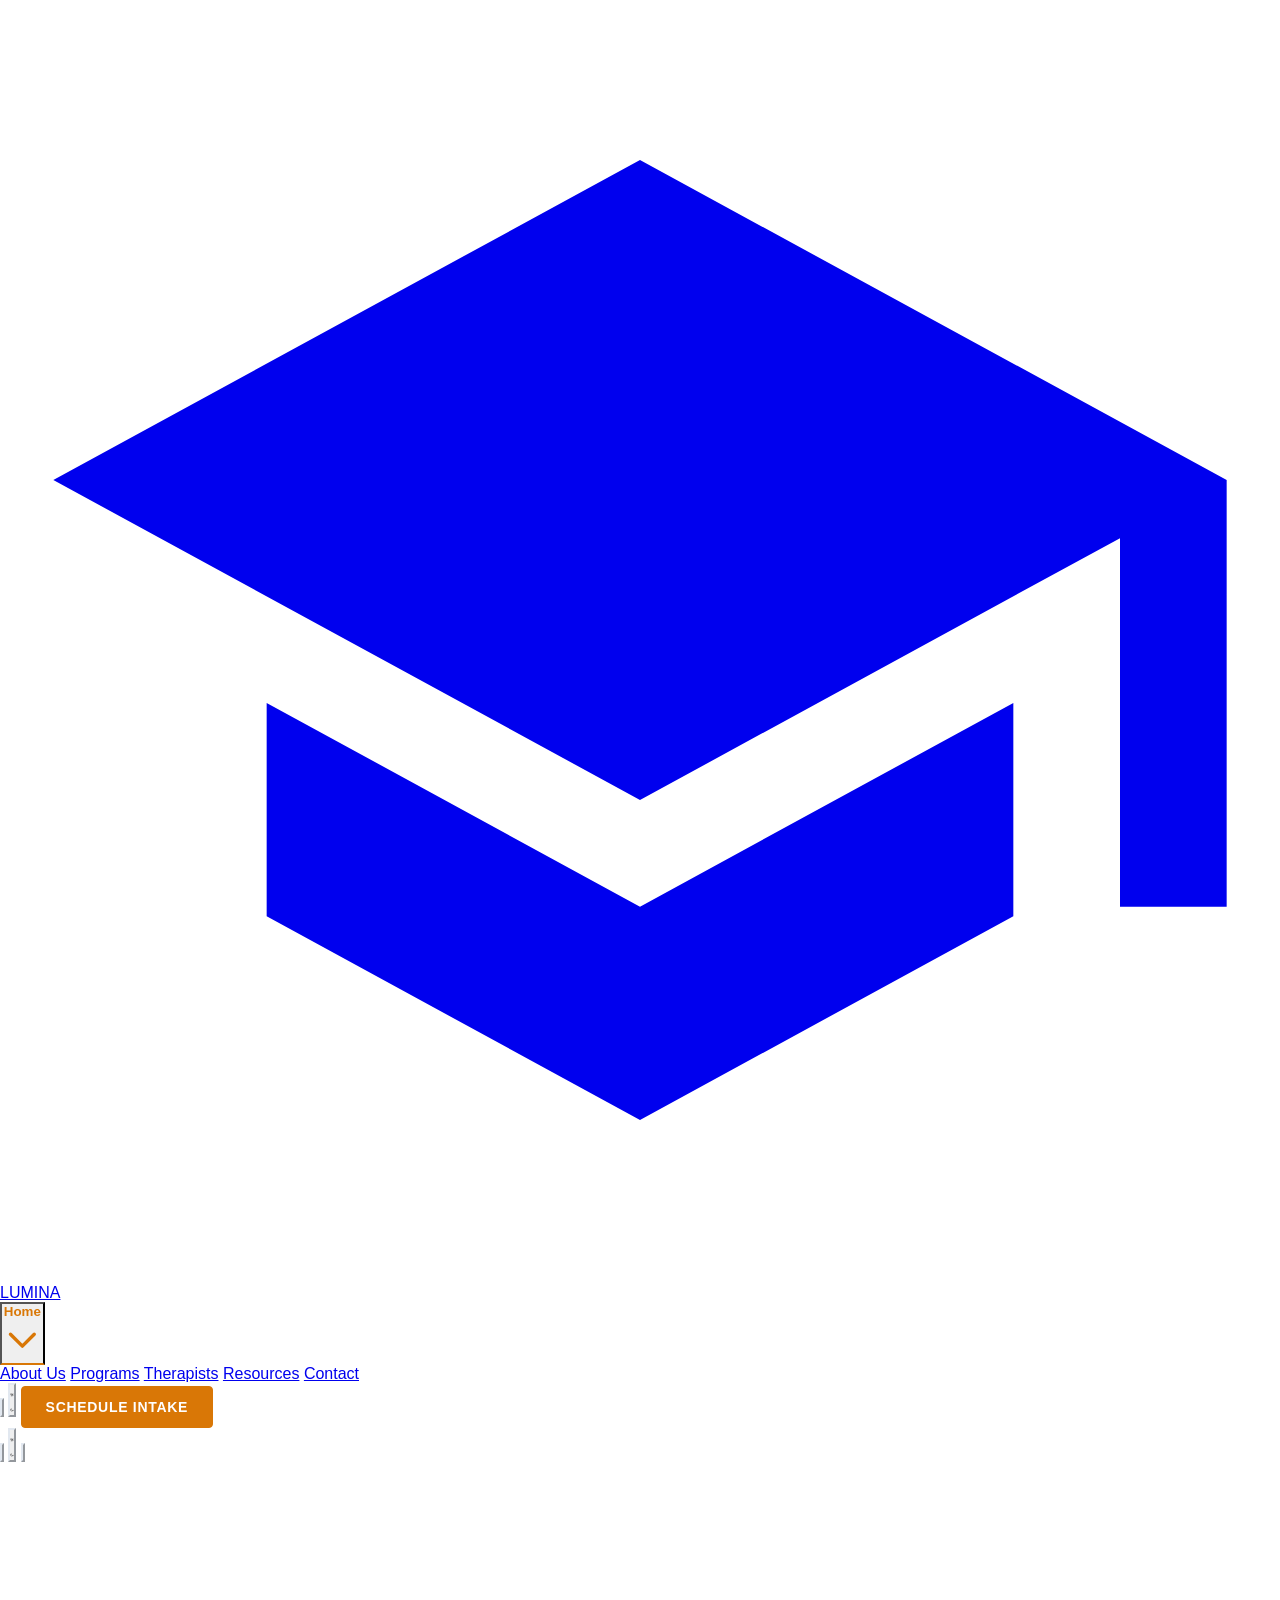
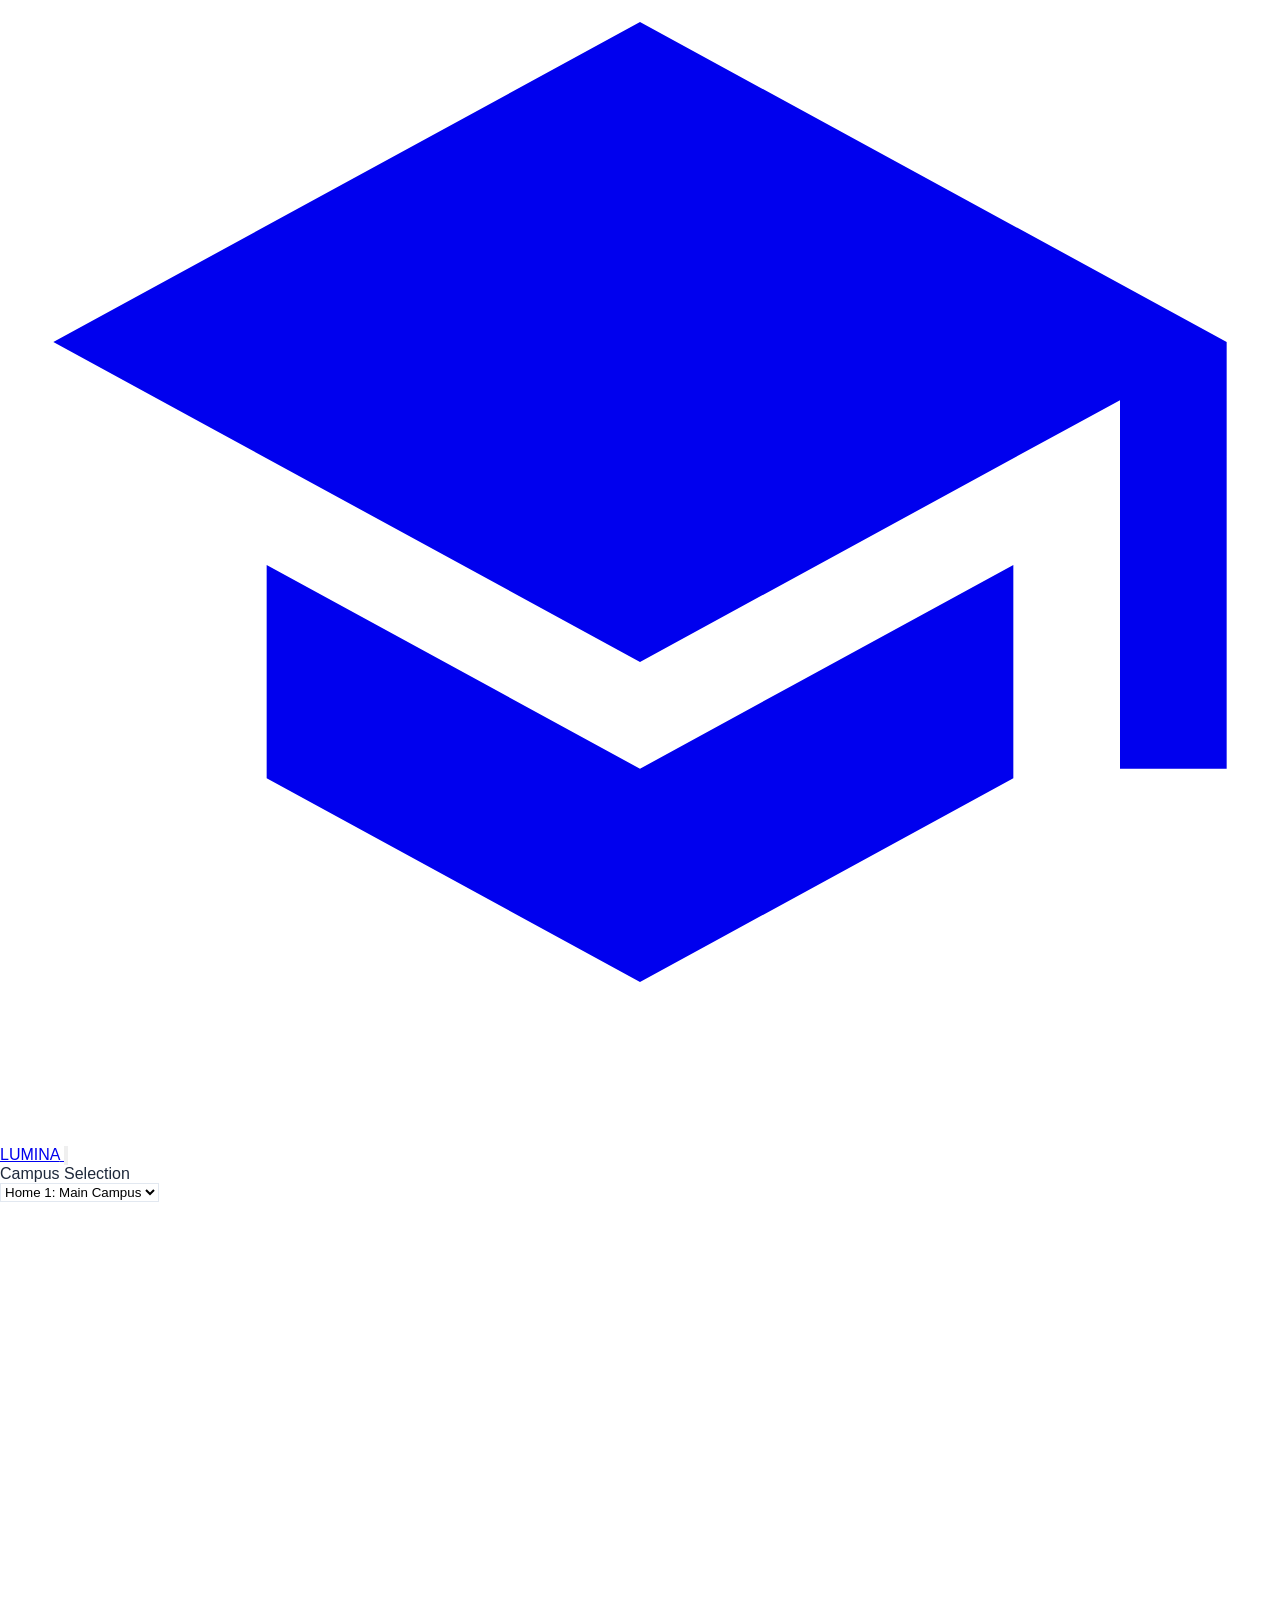
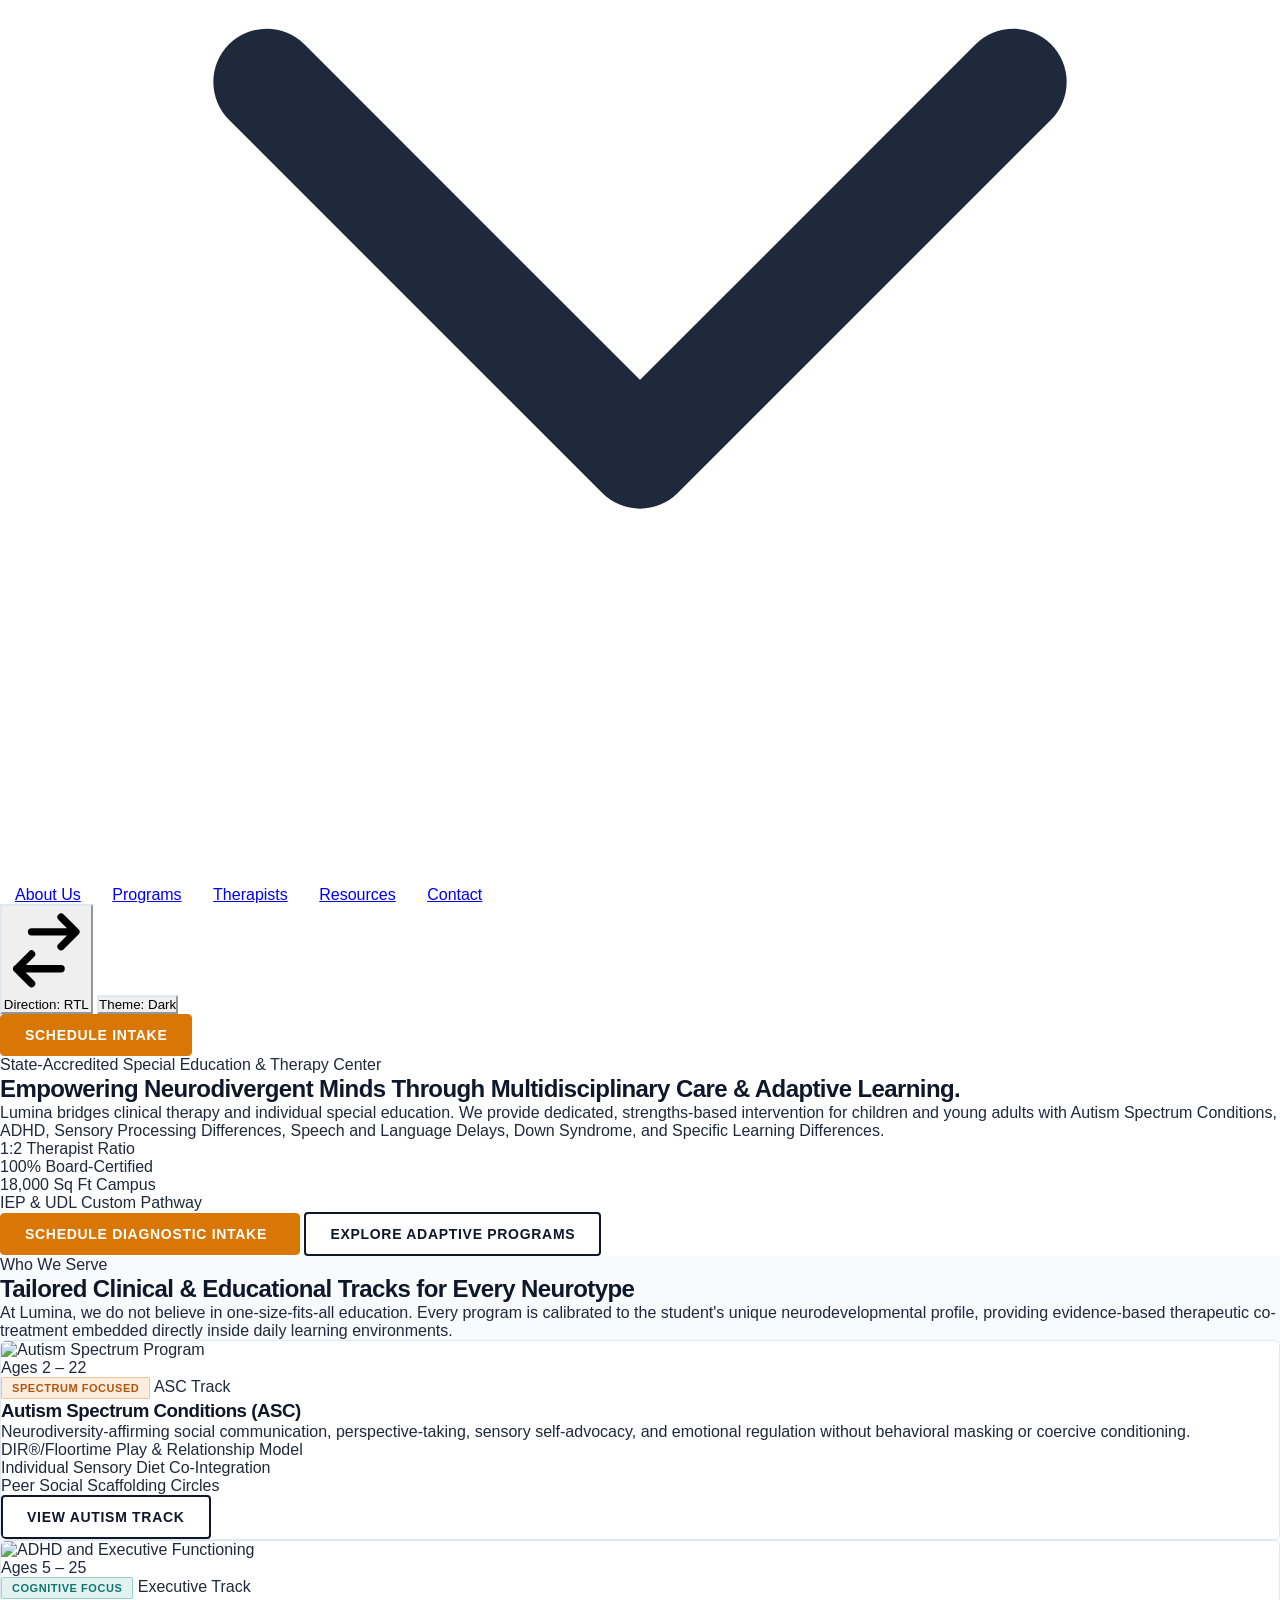
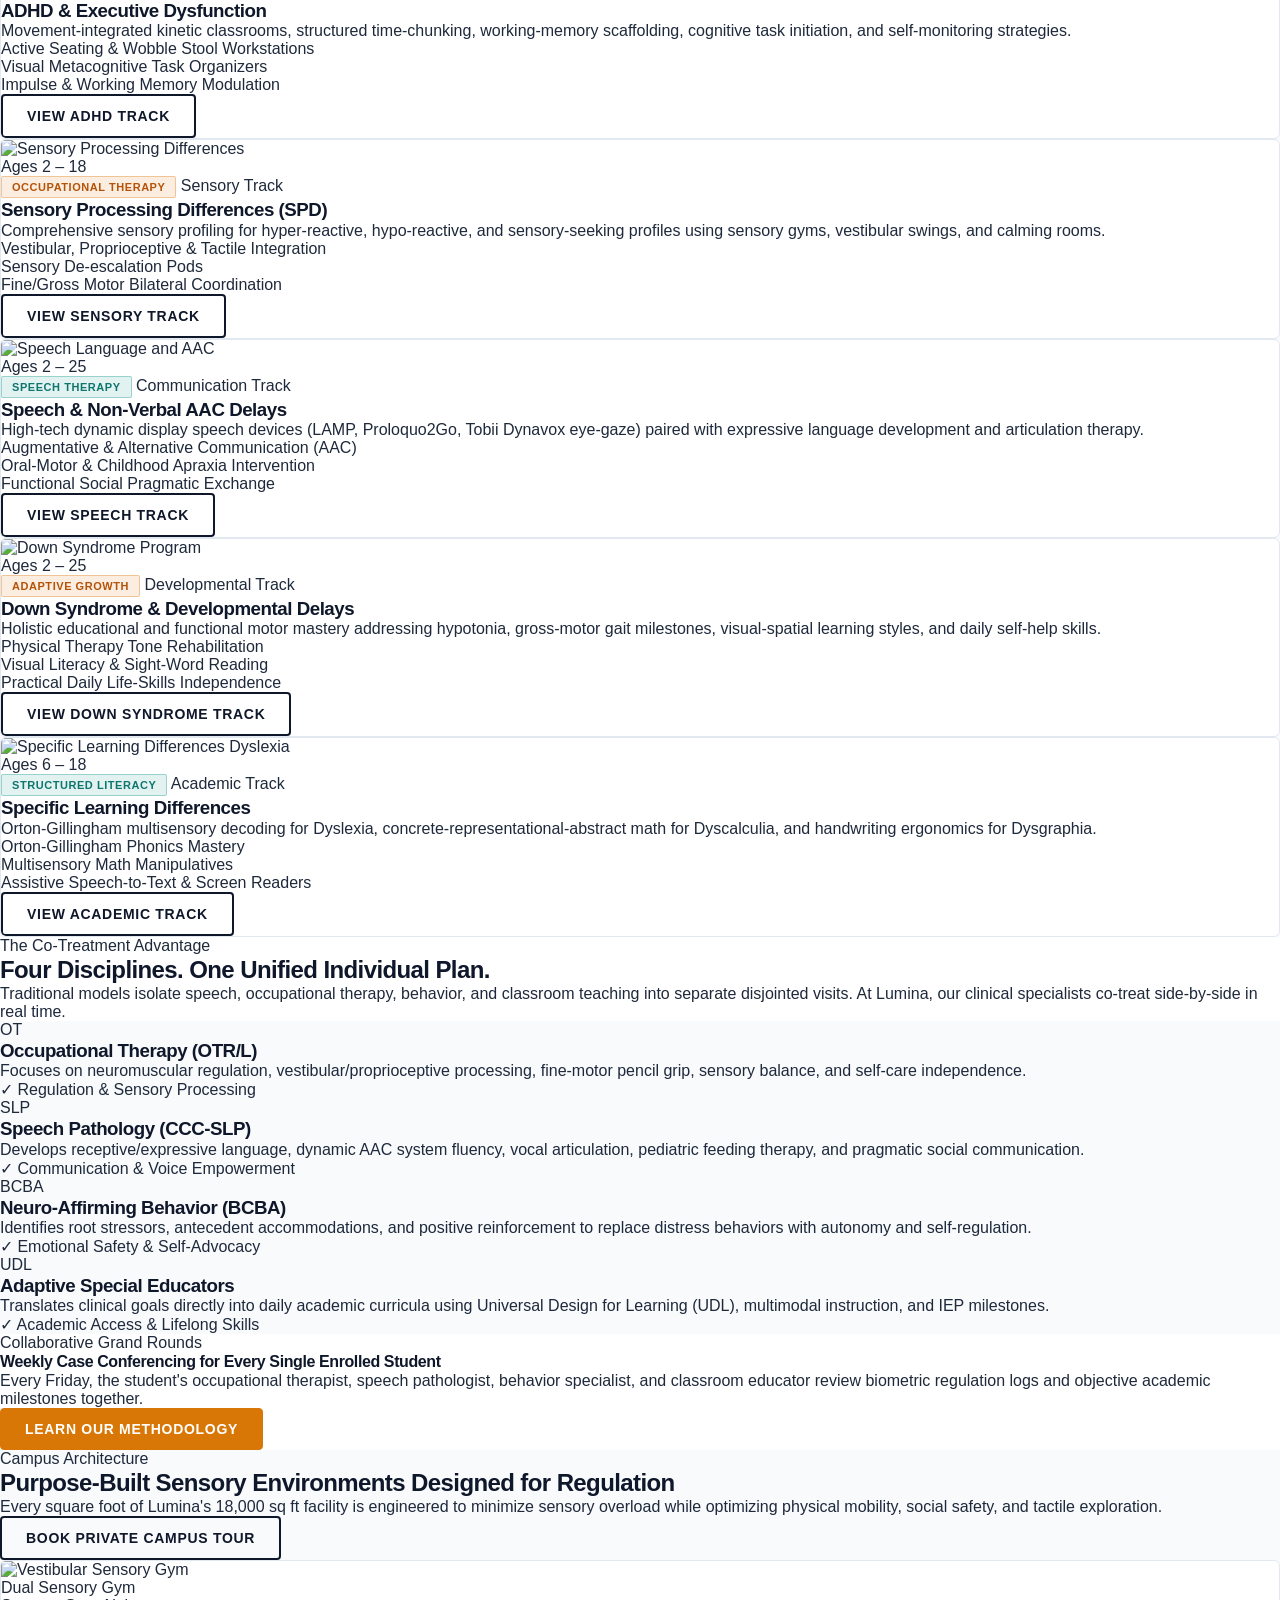
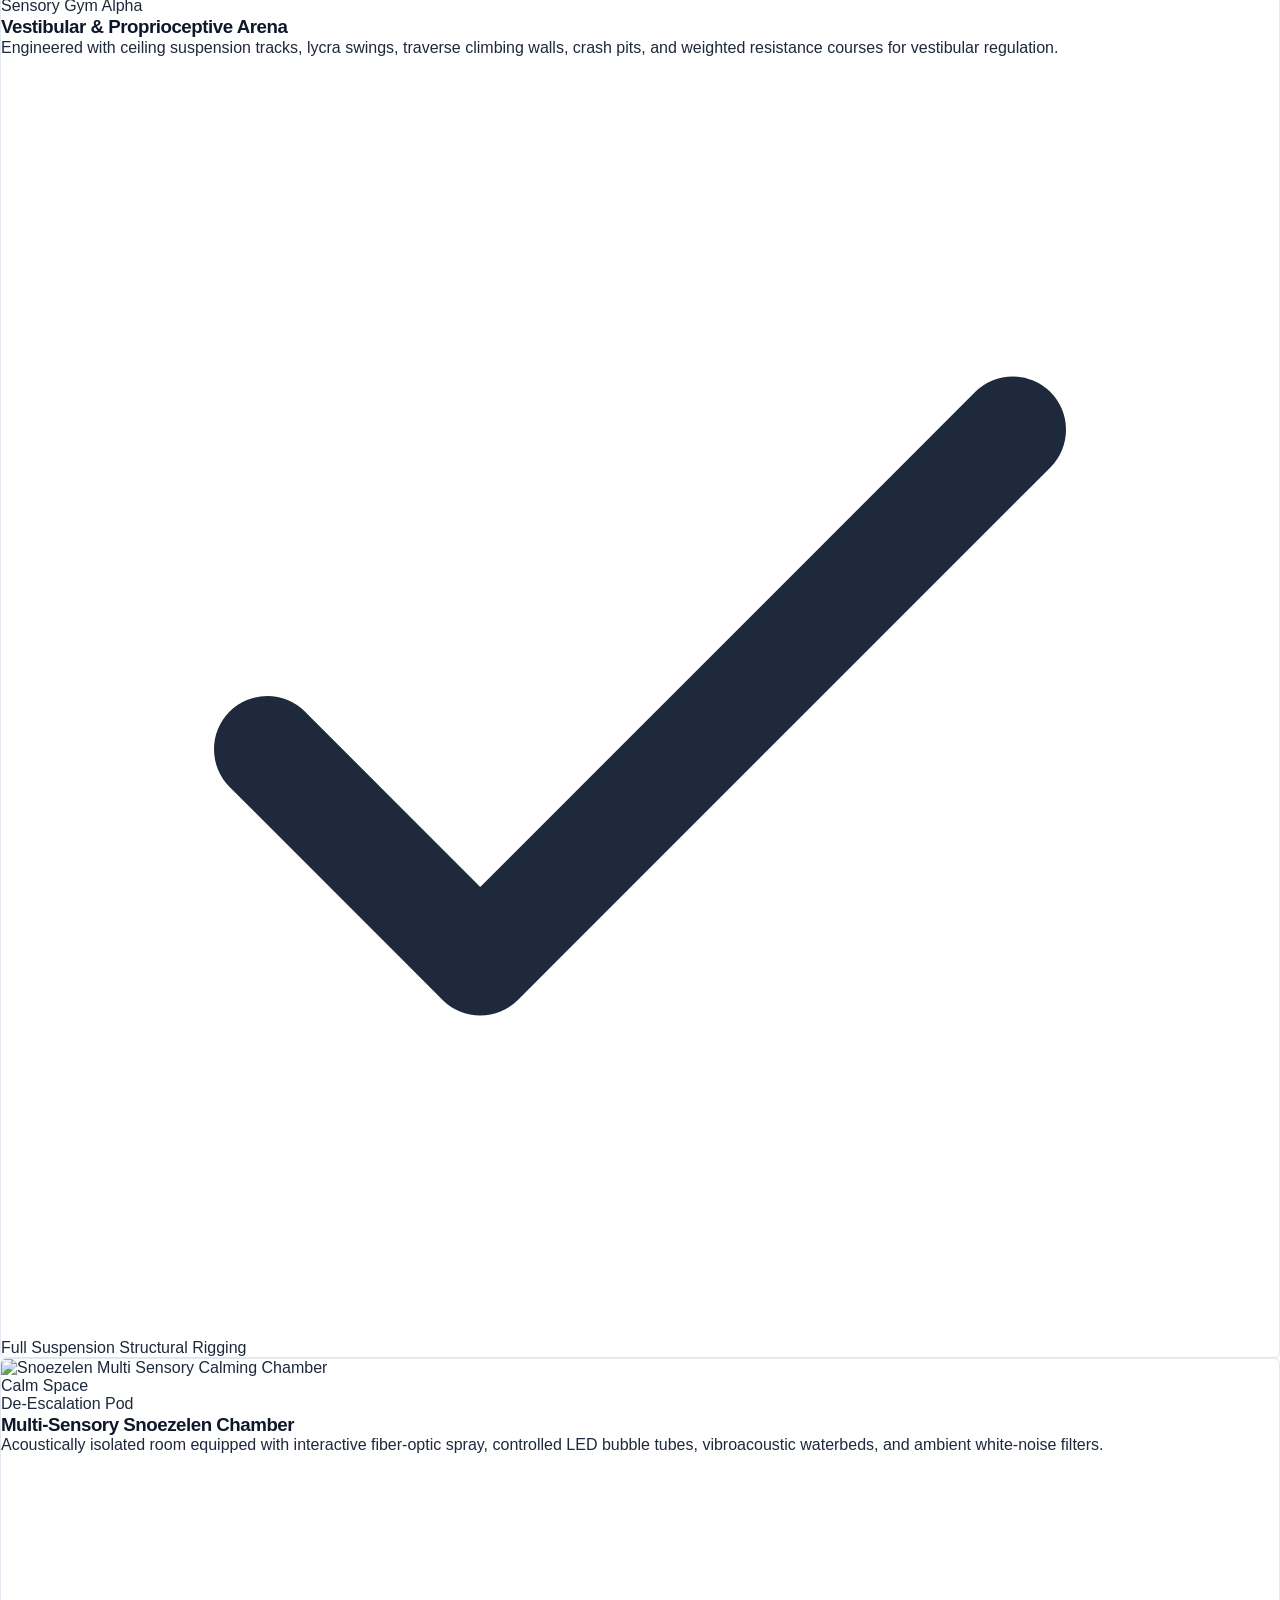
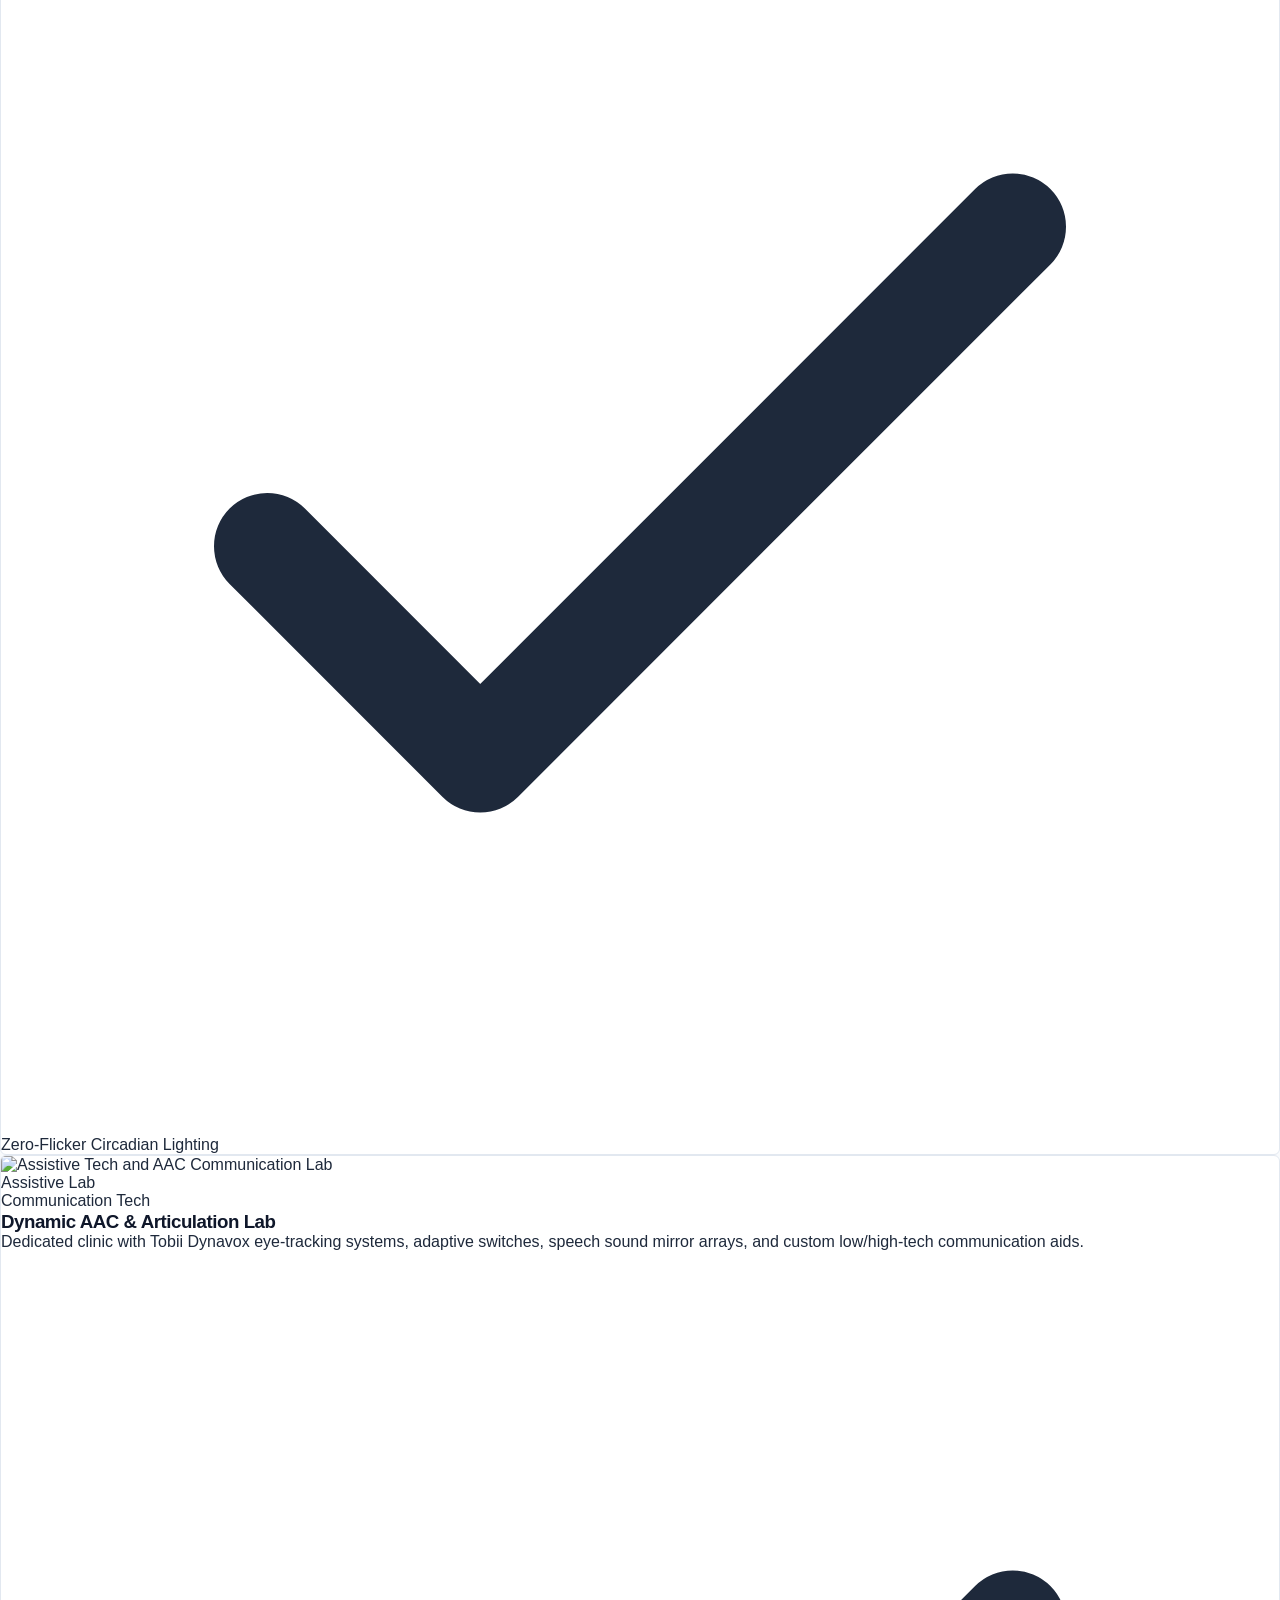
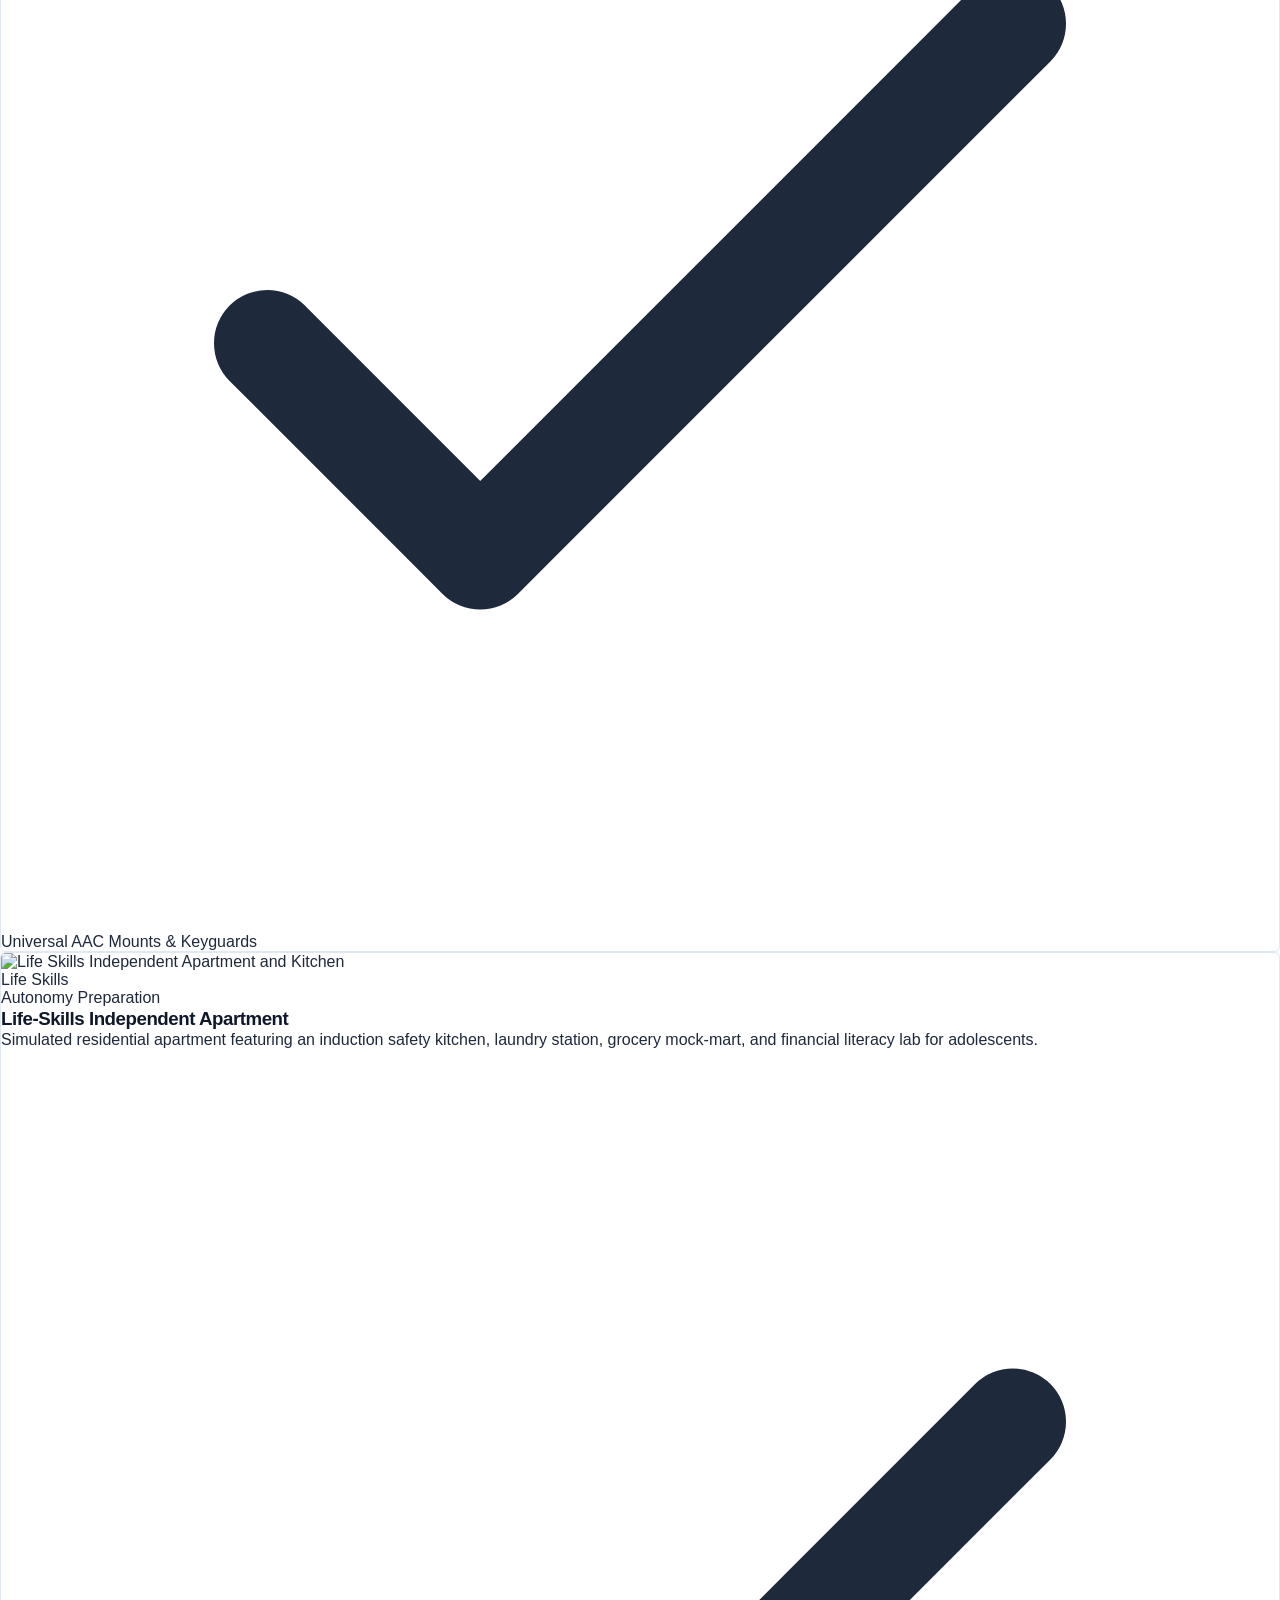
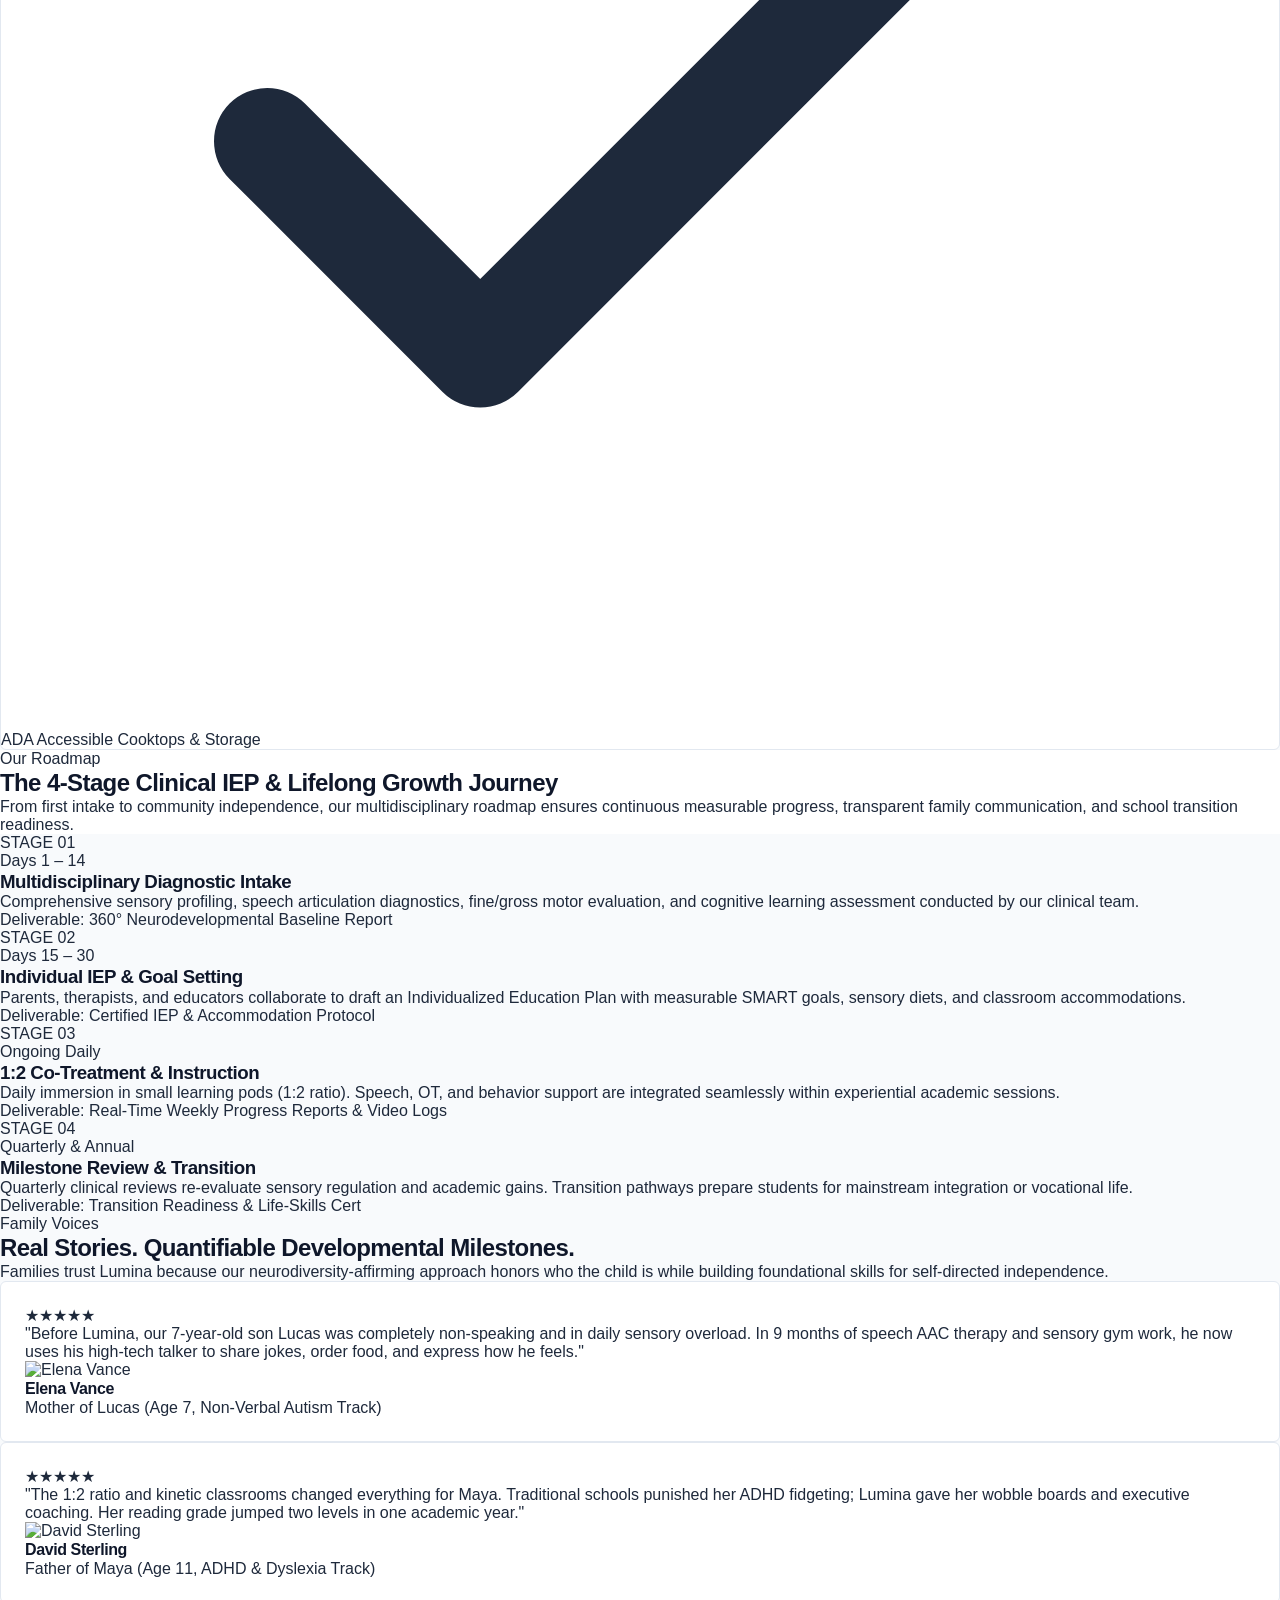
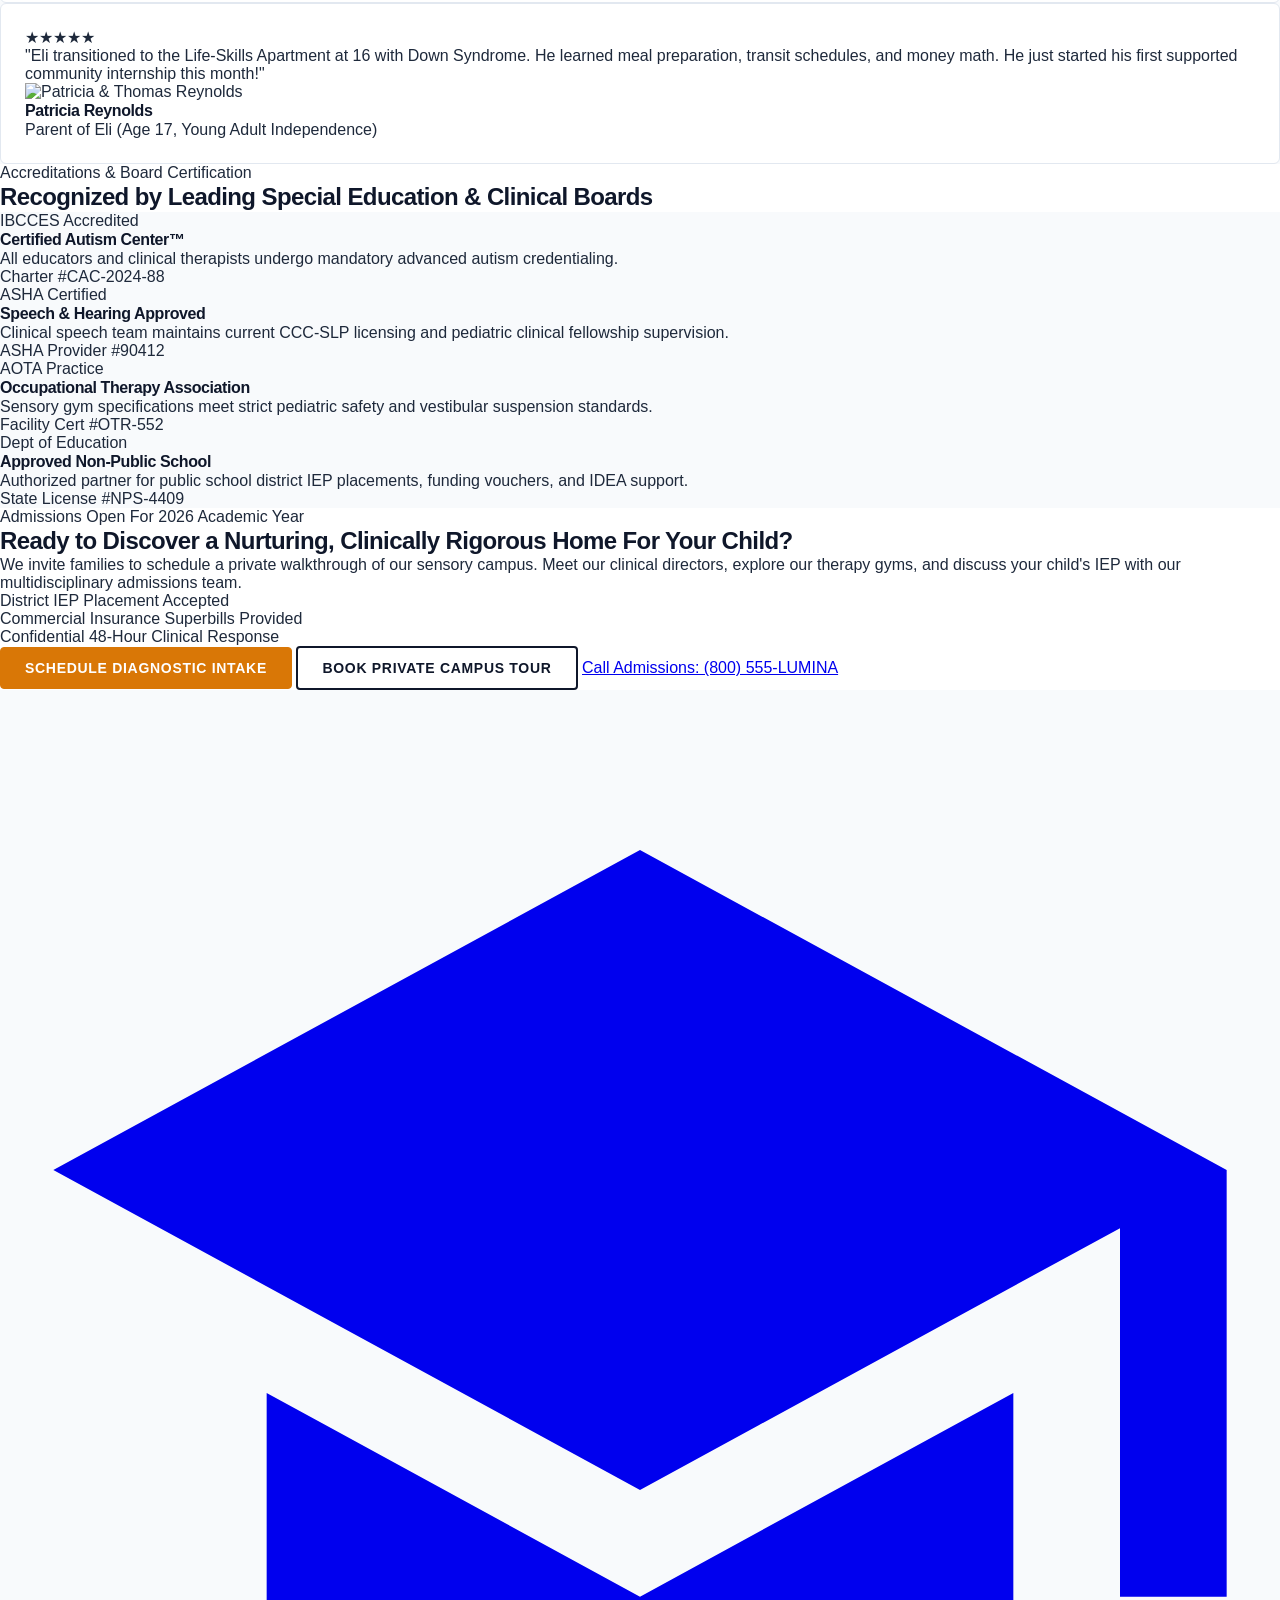
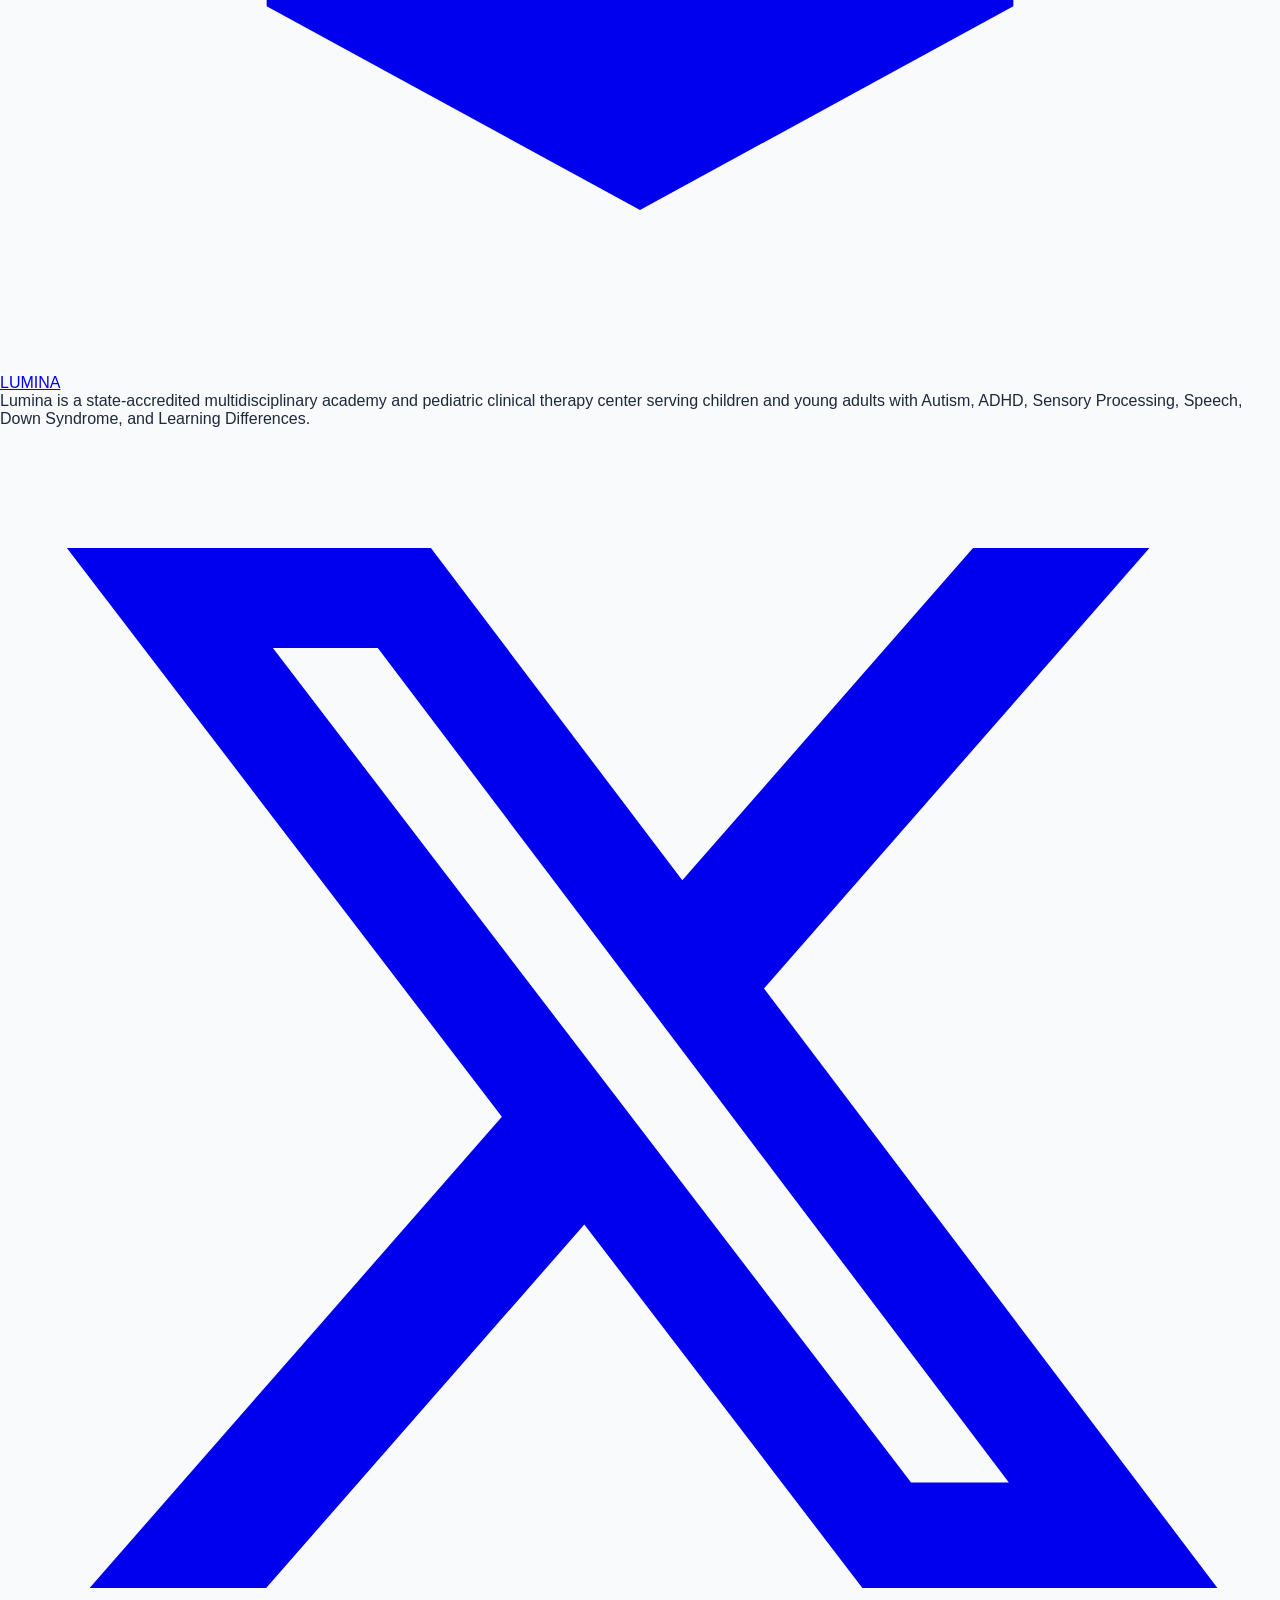
==== commit b6bacdfb: "update commit" ====
--- a/index.html
+++ b/index.html
@@ -45,7 +45,7 @@
   </style>
 
   <!-- Favicon (Pediatric Care / Special Needs Emblem) -->
-  <link rel="icon" type="image/svg+xml" href="data:image/svg+xml,%3Csvg xmlns='http://www.w3.org/2000/svg' viewBox='0 0 32 32'%3E%3Cpath fill='%23D97706' d='M16 28.5L14.07 26.74C7.2 20.5 2.67 16.39 2.67 11.33C2.67 7.23 5.89 4 10 4C12.32 4 14.55 5.08 16 6.79C17.45 5.08 19.68 4 22 4C26.11 4 29.33 7.23 29.33 11.33C29.33 16.39 24.8 20.5 17.93 26.75L16 28.5Z'/%3E%3C/svg%3E" />
+    <link rel="icon" type="image/svg+xml" href="data:image/svg+xml,%3Csvg xmlns='http://www.w3.org/2000/svg' viewBox='0 0 32 32'%3E%3Cpath fill='%23D97706' d='M16 4L2 12L16 20L28 13.45V23H30V12L16 4ZM7 17.5V23L16 28L25 23V17.5L16 22.5L7 17.5Z'/%3E%3C/svg%3E" />
 
   <!-- Tailwind CSS CDN -->
   <script src="https://cdn.tailwindcss.com"></script>
@@ -234,56 +234,55 @@
        CONTAINER 1: HERO CONTAINER (High Contrast with Contrast Overlay)
        Clear purpose, target audience validation, and clinical credibility
        ========================================================================== -->
-  <section class="hero-wrapper min-h-[540px] lg:min-h-[640px] flex items-center border-b border-theme" style="background-image: url('https://images.unsplash.com/photo-1503676260728-1c00da094a0b?auto=format&fit=crop&w=1600&q=80');">
-    <div class="hero-overlay w-full py-16 sm:py-20 lg:py-24">
-      <div class="max-w-7xl mx-auto px-4 sm:px-6 lg:px-8">
-        <div class="max-w-3xl">
-          
-          <div class="inline-flex items-center gap-2 px-3 py-1 bg-amber-500/10 dark:bg-amber-400/10 border border-amber-600/30 text-amber-700 dark:text-amber-400 text-xs font-extrabold uppercase tracking-widest mb-6">
-            <span class="w-2 h-2 bg-amber-600 dark:bg-amber-400 rounded-full animate-pulse"></span>
-            State-Accredited Special Education & Therapy Center
-          </div>
-
-          <h1 class="text-3xl sm:text-5xl lg:text-6xl font-black tracking-tight leading-tight mb-6">
-            Empowering Neurodivergent Minds Through Multidisciplinary Care & Adaptive Learning.
-          </h1>
-
-          <p class="text-base sm:text-lg text-slate-700 dark:text-slate-300 mb-8 leading-relaxed font-medium">
-            Lumina bridges clinical therapy and individual special education. We provide dedicated, strengths-based intervention for children and young adults with Autism Spectrum Conditions, ADHD, Sensory Processing Differences, Speech and Language Delays, Down Syndrome, and Specific Learning Differences.
-          </p>
-
-          <!-- Core Value Badges -->
-          <div class="grid grid-cols-2 sm:grid-cols-4 gap-3 sm:gap-4 mb-8">
-            <div class="border border-theme bg-theme-primary p-3">
-              <span class="block text-2xl font-black text-amber-600 dark:text-amber-400">1:2</span>
-              <span class="text-[11px] font-bold uppercase tracking-wider text-slate-600 dark:text-slate-400">Therapist Ratio</span>
-            </div>
-            <div class="border border-theme bg-theme-primary p-3">
-              <span class="block text-2xl font-black text-teal-600 dark:text-teal-400">100%</span>
-              <span class="text-[11px] font-bold uppercase tracking-wider text-slate-600 dark:text-slate-400">Board-Certified</span>
-            </div>
-            <div class="border border-theme bg-theme-primary p-3">
-              <span class="block text-2xl font-black text-amber-600 dark:text-amber-400">18,000</span>
-              <span class="text-[11px] font-bold uppercase tracking-wider text-slate-600 dark:text-slate-400">Sq Ft Campus</span>
-            </div>
-            <div class="border border-theme bg-theme-primary p-3">
-              <span class="block text-2xl font-black text-teal-600 dark:text-teal-400">IEP & UDL</span>
-              <span class="text-[11px] font-bold uppercase tracking-wider text-slate-600 dark:text-slate-400">Custom Pathway</span>
-            </div>
-          </div>
-
-          <!-- CTAs -->
-          <div class="flex flex-wrap items-center gap-4">
-            <a href="contact.html#intake-section" class="btn-primary">
-              <span>Schedule Diagnostic Intake</span>
-              <svg class="w-4 h-4 rtl-flip" fill="none" stroke="currentColor" viewBox="0 0 24 24"><path stroke-linecap="round" stroke-linejoin="round" stroke-width="2" d="M14 5l7 7m0 0l-7 7m7-7H3"/></svg>
-            </a>
-            <a href="programs.html" class="btn-secondary">
-              <span>Explore Adaptive Programs</span>
-            </a>
-          </div>
-
-        </div>
+  <section class="hero-wrapper min-h-[540px] lg:min-h-[640px] flex items-center border-b border-theme relative" style="background-image: url('https://i.pinimg.com/736x/7a/ca/72/7aca729d587623b8208a5c38b160322e.jpg');">
+    <div class="hero-overlay"></div>
+    <div class="max-w-7xl mx-auto px-4 sm:px-6 lg:px-8 py-14 sm:py-20 lg:py-24 relative z-10 w-full">
+      <div class="max-w-4xl mx-auto text-center flex flex-col items-center">
+        
+        <div class="inline-flex items-center gap-2 px-3 py-1 bg-amber-500/10 dark:bg-amber-400/10 border border-amber-600/30 text-amber-700 dark:text-amber-400 text-xs font-extrabold uppercase tracking-widest mb-6">
+          <span class="w-2 h-2 bg-amber-600 dark:bg-amber-400 rounded-full animate-pulse"></span>
+          State-Accredited Special Education & Therapy Center
+        </div>
+
+        <h1 class="text-2xl sm:text-5xl lg:text-6xl font-black tracking-tight leading-tight mb-6 text-slate-950 dark:text-white">
+          Empowering Neurodivergent Minds Through Multidisciplinary Care & Adaptive Learning.
+        </h1>
+
+        <p class="text-base sm:text-lg text-slate-700 dark:text-slate-300 mb-8 leading-relaxed font-medium max-w-3xl mx-auto">
+          Lumina bridges clinical therapy and individual special education. We provide dedicated, strengths-based intervention for children and young adults with Autism Spectrum Conditions, ADHD, Sensory Processing Differences, Speech and Language Delays, Down Syndrome, and Specific Learning Differences.
+        </p>
+
+        <!-- Core Value Badges -->
+        <div class="grid grid-cols-2 sm:grid-cols-4 gap-2 sm:gap-4 mb-8 w-full max-w-3xl mx-auto">
+          <div class="border border-theme bg-theme-primary p-2 sm:p-3 text-center">
+            <span class="block text-xl sm:text-2xl font-black text-amber-600 dark:text-amber-400">1:2</span>
+            <span class="text-[10px] sm:text-[11px] font-bold uppercase tracking-wider text-slate-600 dark:text-slate-400">Therapist Ratio</span>
+          </div>
+          <div class="border border-theme bg-theme-primary p-2 sm:p-3 text-center">
+            <span class="block text-xl sm:text-2xl font-black text-teal-600 dark:text-teal-400">100%</span>
+            <span class="text-[10px] sm:text-[11px] font-bold uppercase tracking-wider text-slate-600 dark:text-slate-400">Board-Certified</span>
+          </div>
+          <div class="border border-theme bg-theme-primary p-2 sm:p-3 text-center">
+            <span class="block text-xl sm:text-2xl font-black text-amber-600 dark:text-amber-400">18,000</span>
+            <span class="text-[10px] sm:text-[11px] font-bold uppercase tracking-wider text-slate-600 dark:text-slate-400">Sq Ft Campus</span>
+          </div>
+          <div class="border border-theme bg-theme-primary p-2 sm:p-3 text-center">
+            <span class="block text-xl sm:text-2xl font-black text-teal-600 dark:text-teal-400">IEP & UDL</span>
+            <span class="text-[10px] sm:text-[11px] font-bold uppercase tracking-wider text-slate-600 dark:text-slate-400">Custom Pathway</span>
+          </div>
+        </div>
+
+        <!-- CTAs -->
+        <div class="flex flex-col sm:flex-row items-center justify-center gap-3 sm:gap-4 w-full sm:w-auto">
+          <a href="contact.html#intake-section" class="btn-primary w-full sm:w-auto">
+            <span>Schedule Diagnostic Intake</span>
+            <svg class="w-4 h-4 rtl-flip" fill="none" stroke="currentColor" viewBox="0 0 24 24"><path stroke-linecap="round" stroke-linejoin="round" stroke-width="2" d="M14 5l7 7m0 0l-7 7m7-7H3"/></svg>
+          </a>
+          <a href="programs.html" class="btn-secondary w-full sm:w-auto">
+            <span>Explore Adaptive Programs</span>
+          </a>
+        </div>
+
       </div>
     </div>
   </section>
@@ -539,8 +538,8 @@
         <!-- Discipline 3: Behavior & Psychology -->
         <div class="border border-theme bg-theme-secondary p-6 flex flex-col justify-between">
           <div>
-            <div style="width: 30%; height: 25%;" class="bg-slate-900 dark:bg-slate-700 text-white flex items-center justify-center font-bold text-xl mb-4">
-               BCBA 
+            <div class="w-12 h-12 bg-slate-900 dark:bg-slate-700 text-white flex items-center justify-center font-bold text-sm sm:text-base mb-4">
+              BCBA
             </div>
             <h3 class="text-base font-bold mb-2">Neuro-Affirming Behavior (BCBA)</h3>
             <p class="text-xs text-slate-600 dark:text-slate-400 leading-relaxed mb-4">
@@ -579,7 +578,7 @@
             Every Friday, the student's occupational therapist, speech pathologist, behavior specialist, and classroom educator review biometric regulation logs and objective academic milestones together.
           </p>
         </div>
-        <a href="about.html#cotreatment-section" class="btn-primary !bg-amber-500 !text-slate-950 !border-amber-400 whitespace-nowrap">
+        <a href="about.html#cotreatment-section" class="btn-primary !bg-amber-500 !text-slate-950 !border-amber-400 w-full sm:w-auto text-center">
           Learn Our Methodology
         </a>
       </div>
@@ -606,7 +605,7 @@
             Every square foot of Lumina's 18,000 sq ft facility is engineered to minimize sensory overload while optimizing physical mobility, social safety, and tactile exploration.
           </p>
         </div>
-        <a href="contact.html#tour-booking" class="btn-secondary whitespace-nowrap self-start md:self-auto">
+        <a href="contact.html#tour-booking" class="btn-secondary self-start md:self-auto w-full sm:w-auto text-center">
           Book Private Campus Tour
         </a>
       </div>
@@ -899,7 +898,7 @@
         <h2 class="text-xl sm:text-3xl font-extrabold tracking-tight">Recognized by Leading Special Education & Clinical Boards</h2>
       </div>
 
-      <div class="grid grid-cols-2 md:grid-cols-4 gap-4">
+      <div class="grid grid-cols-1 sm:grid-cols-2 md:grid-cols-4 gap-3 sm:gap-4">
         
         <div class="border border-theme p-4 bg-theme-secondary flex flex-col justify-between">
           <div>
@@ -949,7 +948,7 @@
   <section class="py-16 sm:py-24 bg-theme-secondary">
     <div class="max-w-7xl mx-auto px-4 sm:px-6 lg:px-8">
       
-      <div class="border border-theme bg-theme-primary p-8 sm:p-12 lg:p-16 flex flex-col lg:flex-row items-center justify-between gap-8">
+      <div class="border border-theme bg-theme-primary p-5 sm:p-10 lg:p-16 flex flex-col lg:flex-row items-center justify-between gap-8">
         
         <div class="max-w-2xl">
           <div class="inline-block px-3 py-1 bg-amber-500/10 border border-amber-500/30 text-amber-700 dark:text-amber-400 text-xs font-extrabold uppercase tracking-widest mb-4">
--- a/style.css
+++ b/style.css
@@ -100,6 +100,8 @@
   color-scheme: light;
   -webkit-font-smoothing: antialiased;
   -moz-osx-font-smoothing: grayscale;
+  overflow-x: clip;
+  max-width: 100vw;
 }
 
 html.dark {
@@ -108,12 +110,19 @@
 }
 
 body {
-  overflow-x: hidden;
+  overflow-x: clip;
+  max-width: 100vw;
   background-color: var(--bg-primary);
   color: var(--body-text-color);
   min-height: 100vh;
   display: flex;
   flex-direction: column;
+}
+
+@supports not (overflow-x: clip) {
+  html, body {
+    overflow-x: hidden;
+  }
 }
 
 html.dark body {
@@ -257,32 +266,32 @@
   height: 100%;
   z-index: 1;
   pointer-events: none;
-  background: linear-gradient(90deg, rgba(255, 255, 255, 0.92) 0%, rgba(255, 255, 255, 0.85) 45%, rgba(255, 255, 255, 0.45) 75%, rgba(255, 255, 255, 0.15) 100%);
+  background: rgba(255, 255, 255, 0.65);
 }
 
 html.dark .hero-overlay,
 html.dark .hero-scrim {
-  background: linear-gradient(90deg, rgba(11, 15, 25, 0.94) 0%, rgba(11, 15, 25, 0.86) 45%, rgba(11, 15, 25, 0.45) 75%, rgba(11, 15, 25, 0.18) 100%);
+  background: rgba(11, 15, 25, 0.78);
 }
 
 [dir="rtl"] .hero-overlay,
 [dir="rtl"] .hero-scrim {
-  background: linear-gradient(270deg, rgba(255, 255, 255, 0.92) 0%, rgba(255, 255, 255, 0.85) 45%, rgba(255, 255, 255, 0.45) 75%, rgba(255, 255, 255, 0.15) 100%);
+  background: rgba(255, 255, 255, 0.65);
 }
 
 [dir="rtl"] html.dark .hero-overlay,
 [dir="rtl"] html.dark .hero-scrim {
-  background: linear-gradient(270deg, rgba(11, 15, 25, 0.94) 0%, rgba(11, 15, 25, 0.86) 45%, rgba(11, 15, 25, 0.45) 75%, rgba(11, 15, 25, 0.18) 100%);
+  background: rgba(11, 15, 25, 0.78);
 }
 
 @media (max-width: 768px) {
   .hero-overlay,
   .hero-scrim {
-    background: rgba(255, 255, 255, 0.88) !important;
+    background: rgba(255, 255, 255, 0.75) !important;
   }
   html.dark .hero-overlay,
   html.dark .hero-scrim {
-    background: rgba(11, 15, 25, 0.90) !important;
+    background: rgba(11, 15, 25, 0.85) !important;
   }
 }
 
@@ -787,3 +796,95 @@
   color: #FFFFFF !important;
   border-color: var(--brand-teal);
 }
+
+/* ==========================================================================
+   MOBILE RESPONSIVENESS & 320PX SCREEN OPTIMIZATION
+   Ensures buttons never overflow card borders, badges wrap gracefully,
+   and cards maintain proportional breathing space on small displays.
+   ========================================================================== */
+@media (max-width: 640px) {
+  /* Buttons: wrap naturally, scale typography, and fit 100% of container width */
+  .btn-primary,
+  .btn-secondary,
+  .btn-teal,
+  a.btn-primary,
+  a.btn-secondary,
+  a.btn-teal,
+  button.btn-primary,
+  button.btn-secondary,
+  button.btn-teal,
+  [class*="btn-primary"],
+  [class*="btn-secondary"],
+  [class*="btn-teal"] {
+    white-space: normal !important;
+    word-break: normal;
+    overflow-wrap: break-word;
+    text-align: center !important;
+    padding: 0.625rem 0.875rem !important;
+    font-size: 0.75rem !important;
+    letter-spacing: 0.025em !important;
+    line-height: 1.35 !important;
+    max-width: 100% !important;
+    box-sizing: border-box !important;
+  }
+
+  /* Force override on any static utility padding that would burst mobile buttons */
+  .btn-primary.\!px-8,
+  .btn-secondary.\!px-8,
+  .btn-teal.\!px-8,
+  .btn-primary.\!px-6,
+  .btn-secondary.\!px-6,
+  .btn-teal.\!px-6 {
+    padding-left: 0.875rem !important;
+    padding-right: 0.875rem !important;
+  }
+
+  /* Credential Badges & Tracking Overflows */
+  [class*="tracking-widest"] {
+    letter-spacing: 0.035em !important;
+    font-size: 0.6875rem !important;
+    white-space: normal !important;
+    text-align: center;
+    line-height: 1.35 !important;
+    box-sizing: border-box;
+  }
+
+  [class*="tracking-wider"] {
+    letter-spacing: 0.025em !important;
+  }
+
+  /* Headings word-break protection */
+  h1, h2, h3, h4, h5, h6,
+  .unified-heading {
+    overflow-wrap: break-word;
+    word-break: break-word;
+    hyphens: manual;
+  }
+
+  /* Flat Card mobile padding */
+  .flat-card:not(.card-flush):not(.flat-card-flush):not(.\!p-0) {
+    padding: 1rem !important;
+  }
+
+  /* Mobile menu drawer max sizing */
+  #mobile-menu-drawer {
+    width: 280px !important;
+    max-width: 88vw !important;
+  }
+
+  /* Modal content max sizing */
+  .modal-content {
+    max-width: calc(100vw - 1.5rem) !important;
+    margin: 0.75rem !important;
+  }
+
+  /* Hide scrollbars for overflow-x filter bars */
+  .no-scrollbar::-webkit-scrollbar {
+    display: none;
+  }
+  .no-scrollbar {
+    -ms-overflow-style: none;
+    scrollbar-width: none;
+  }
+}
+
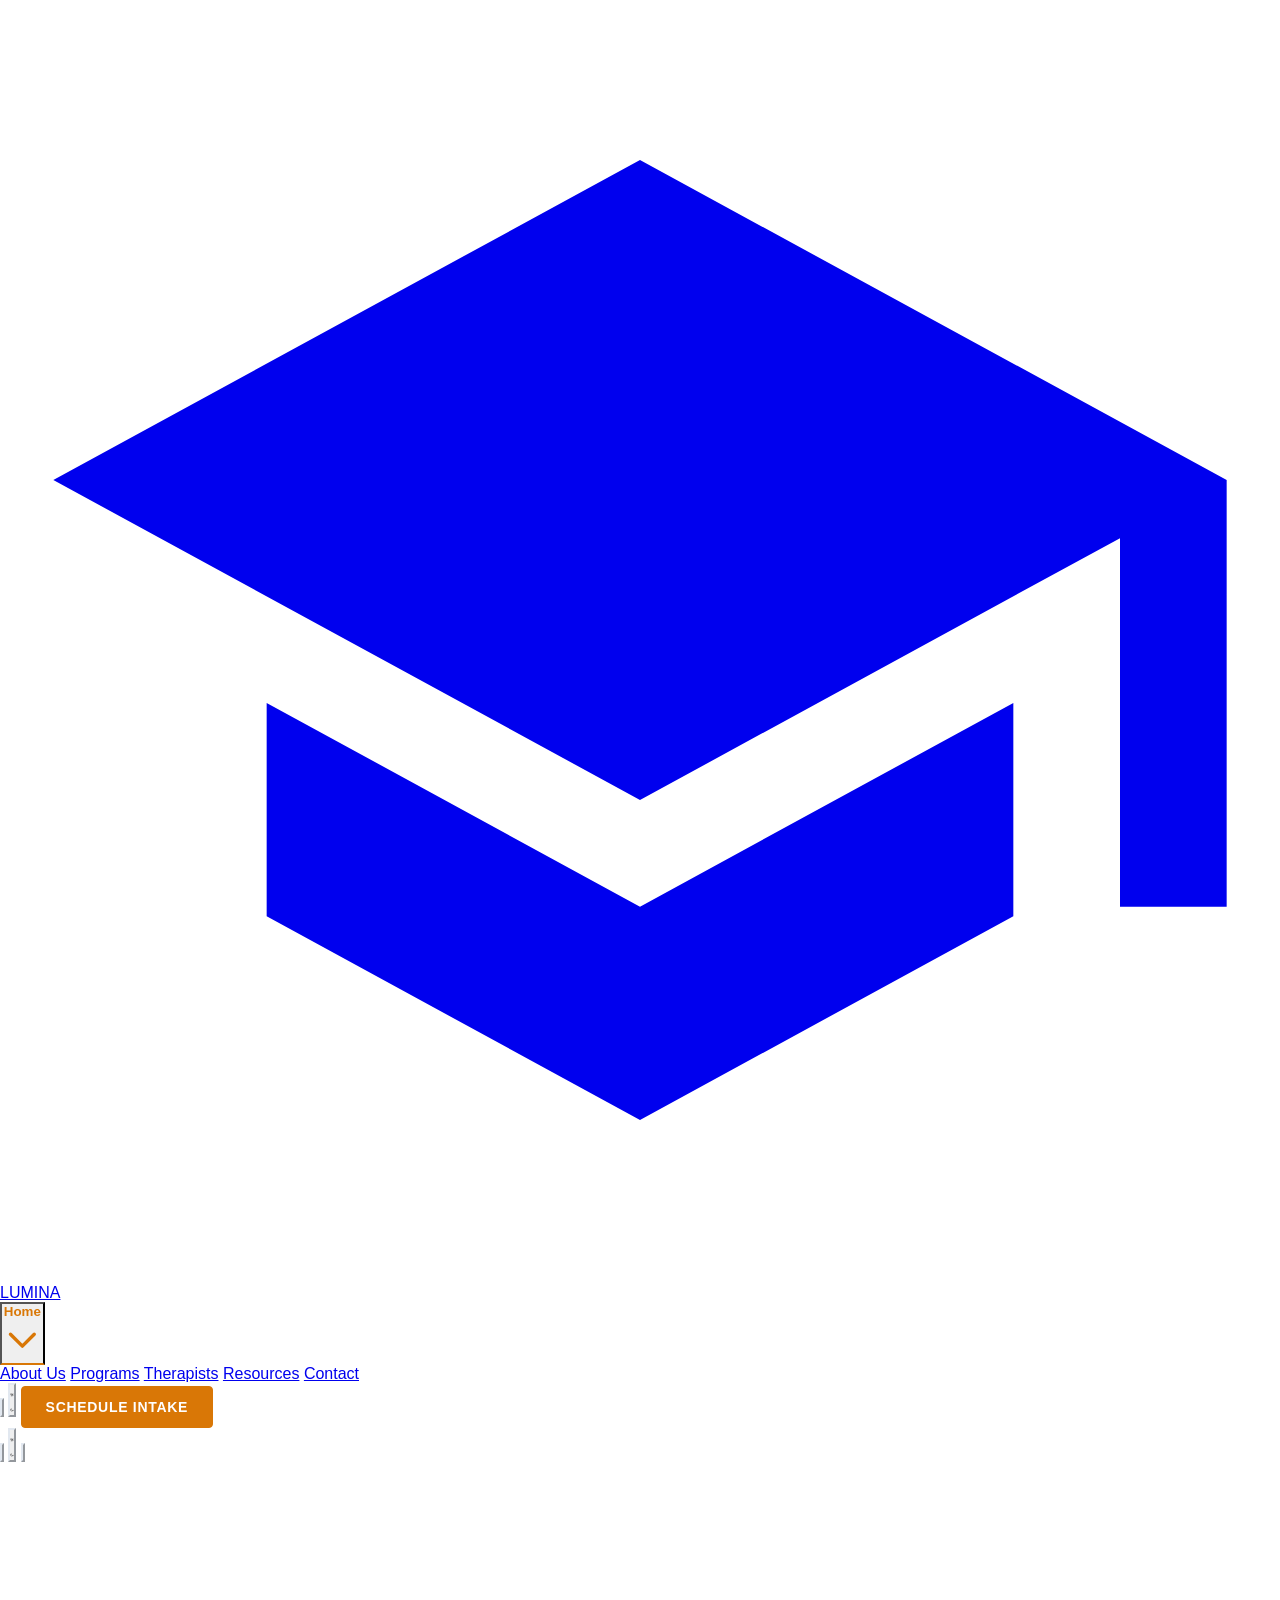
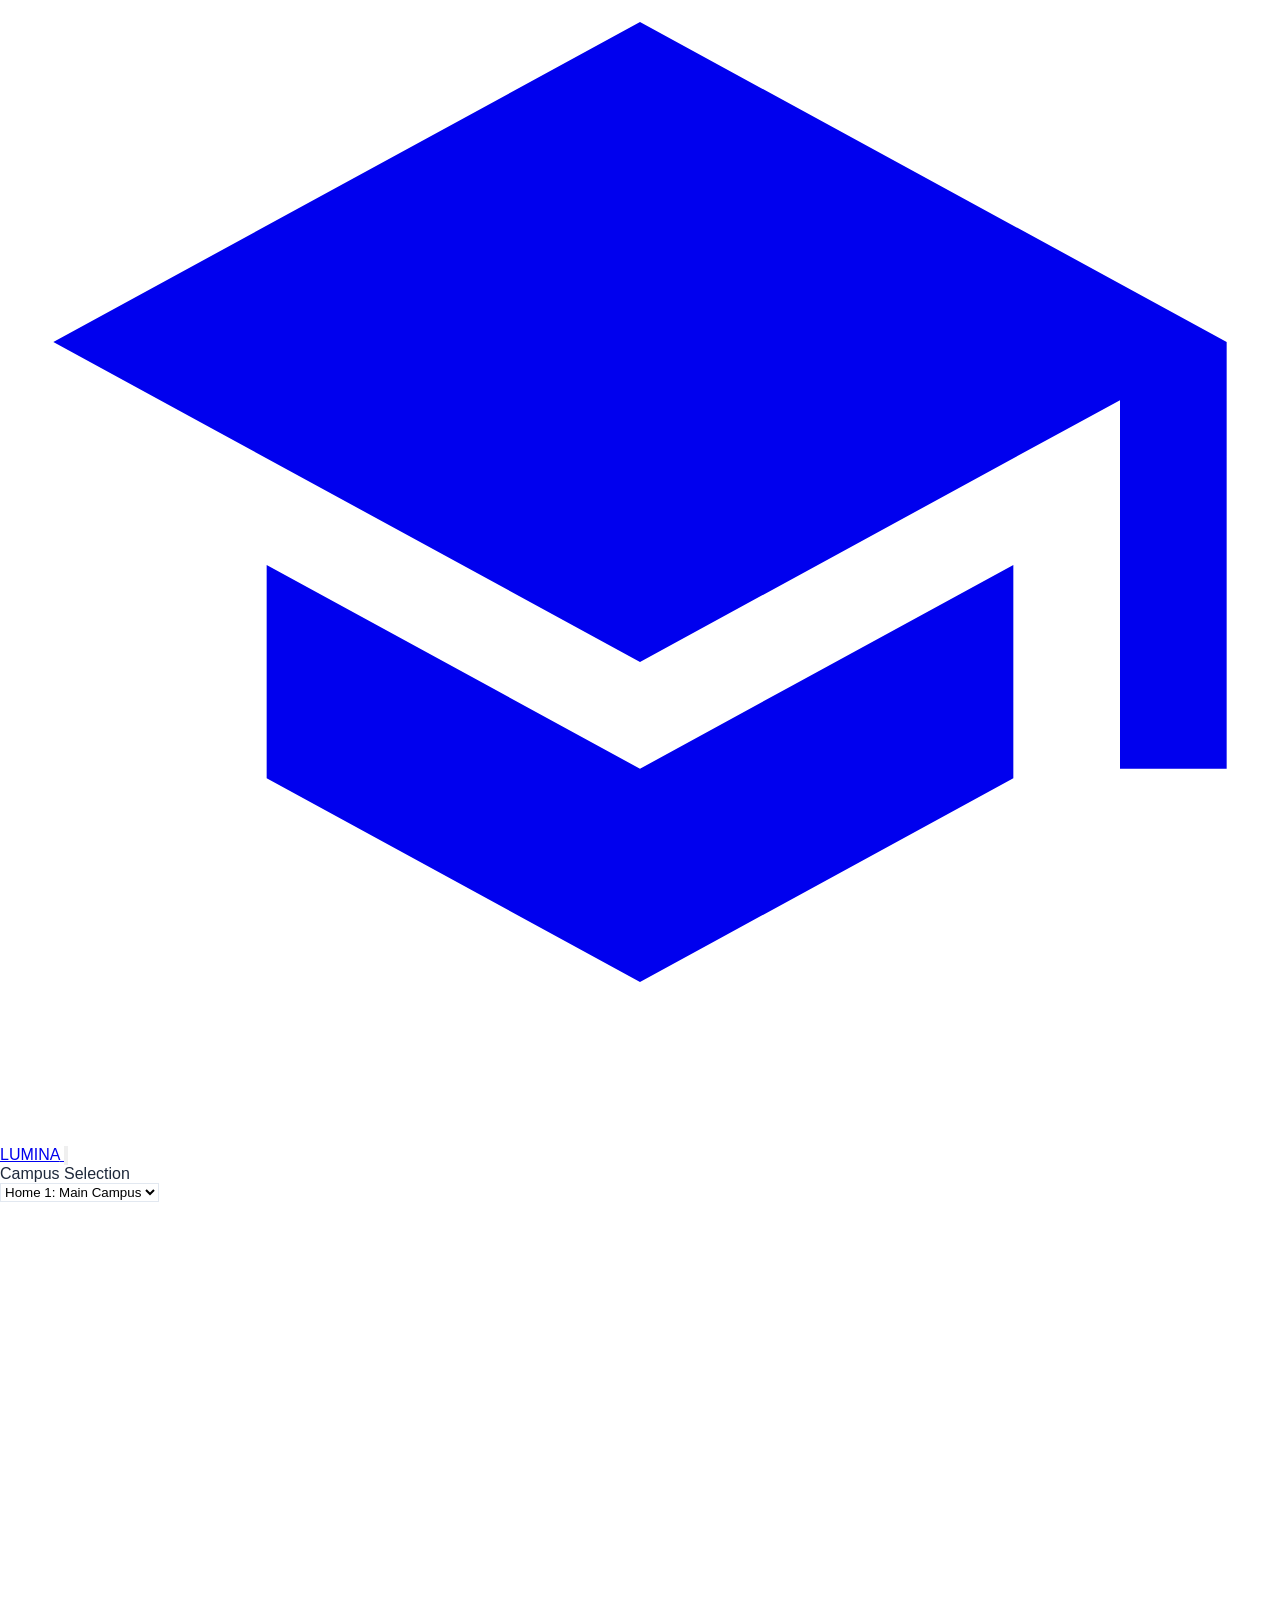
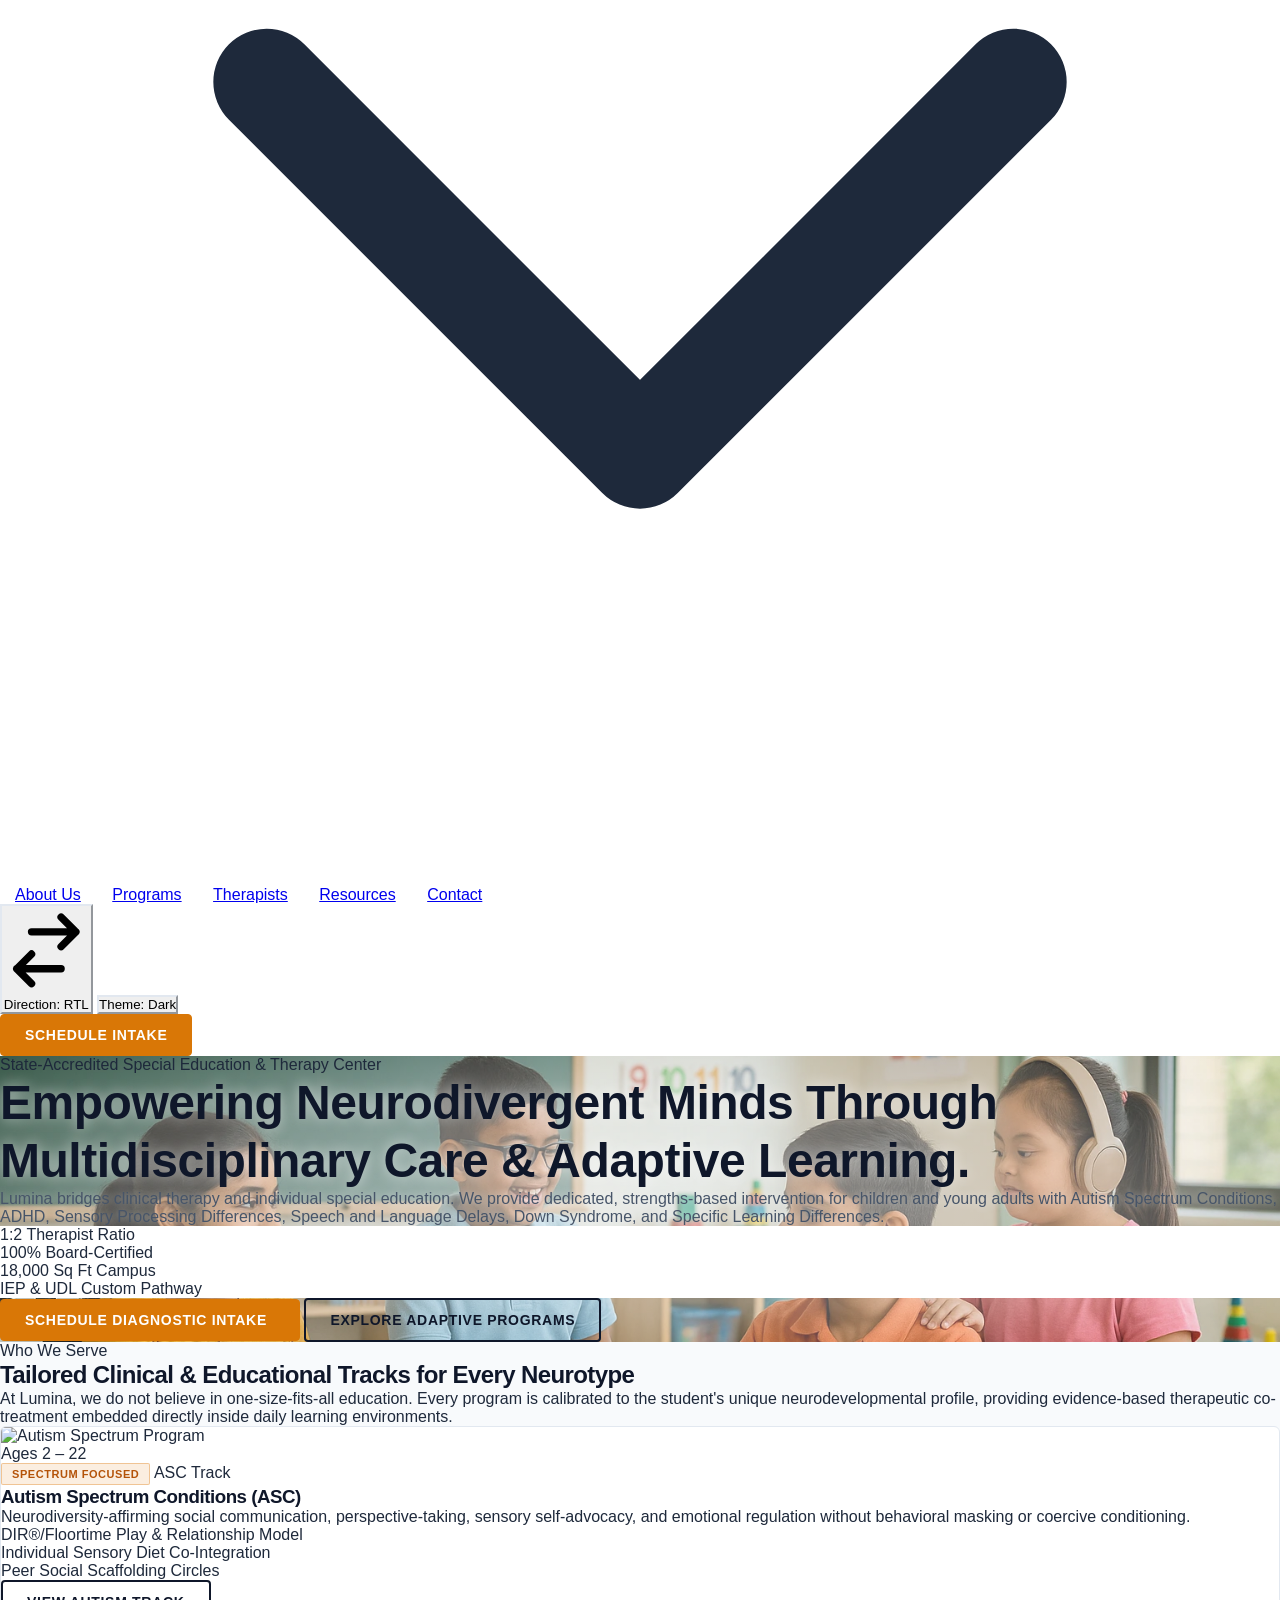
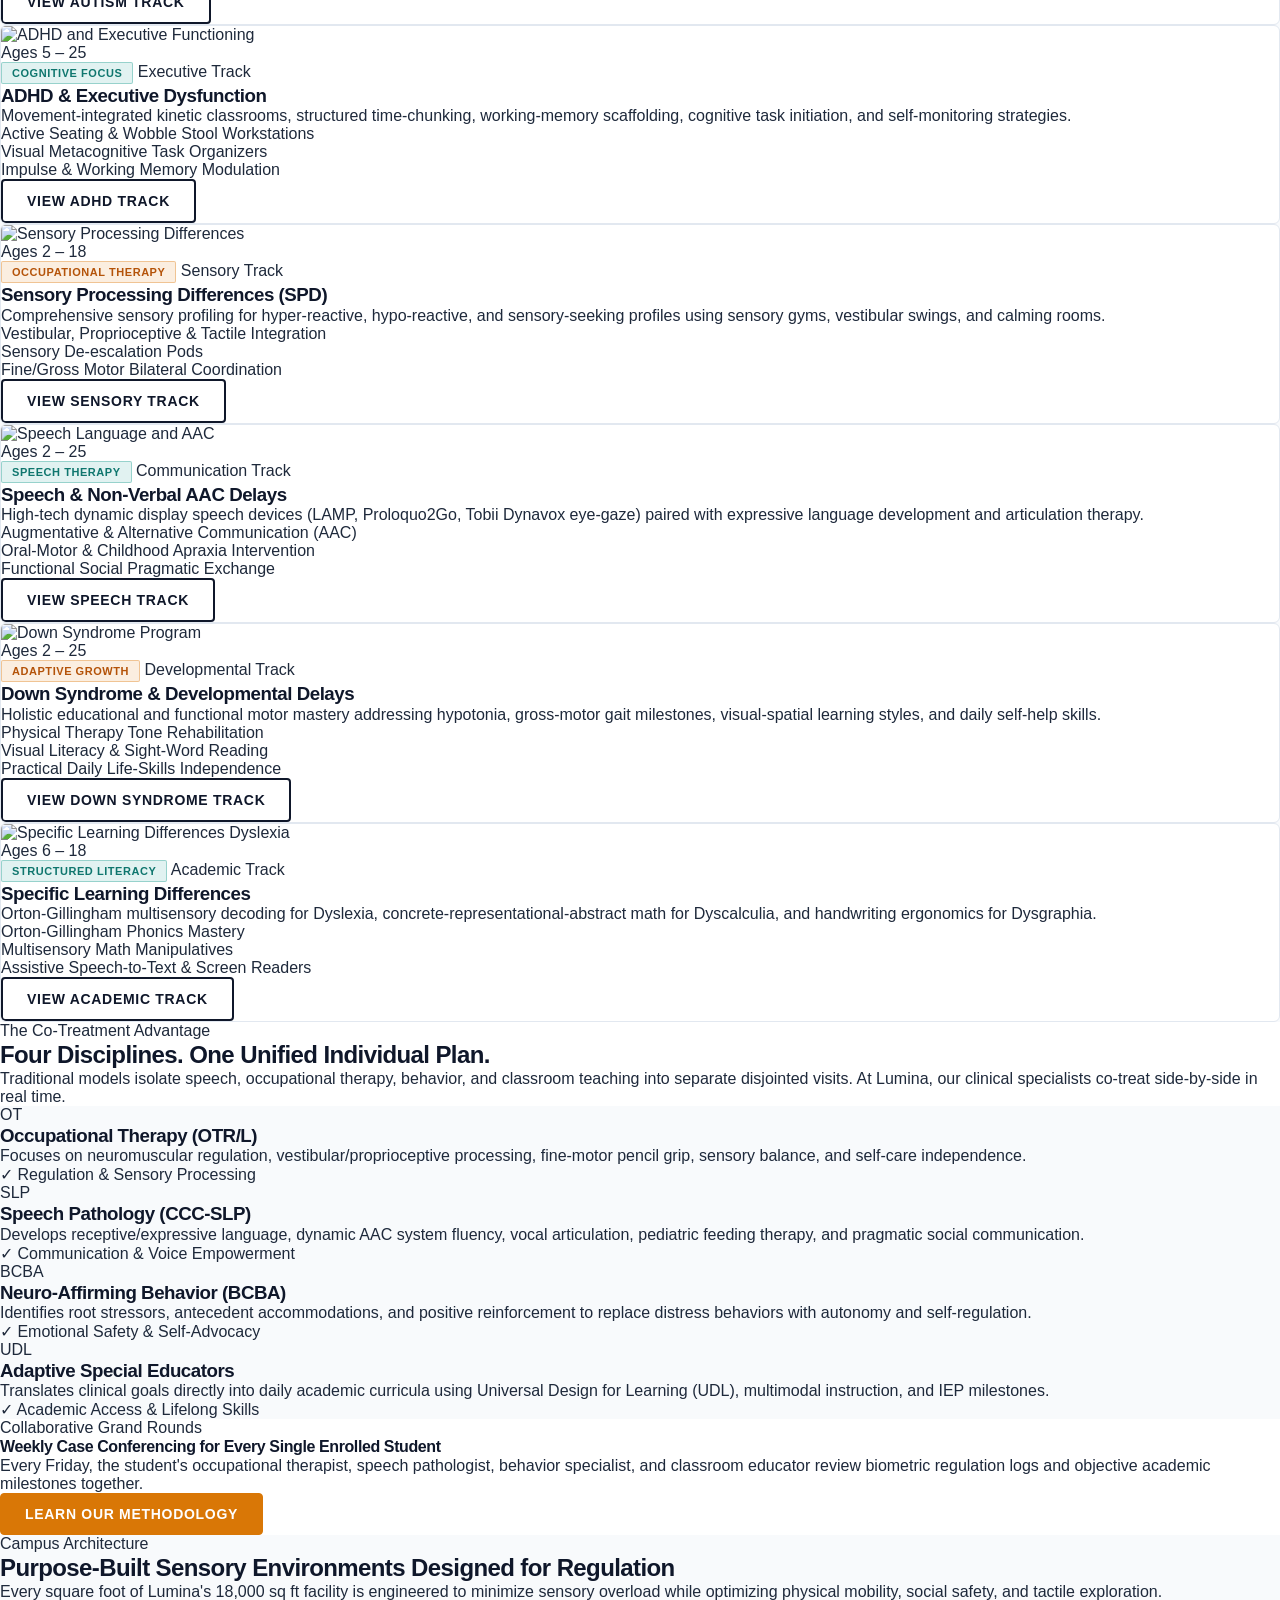
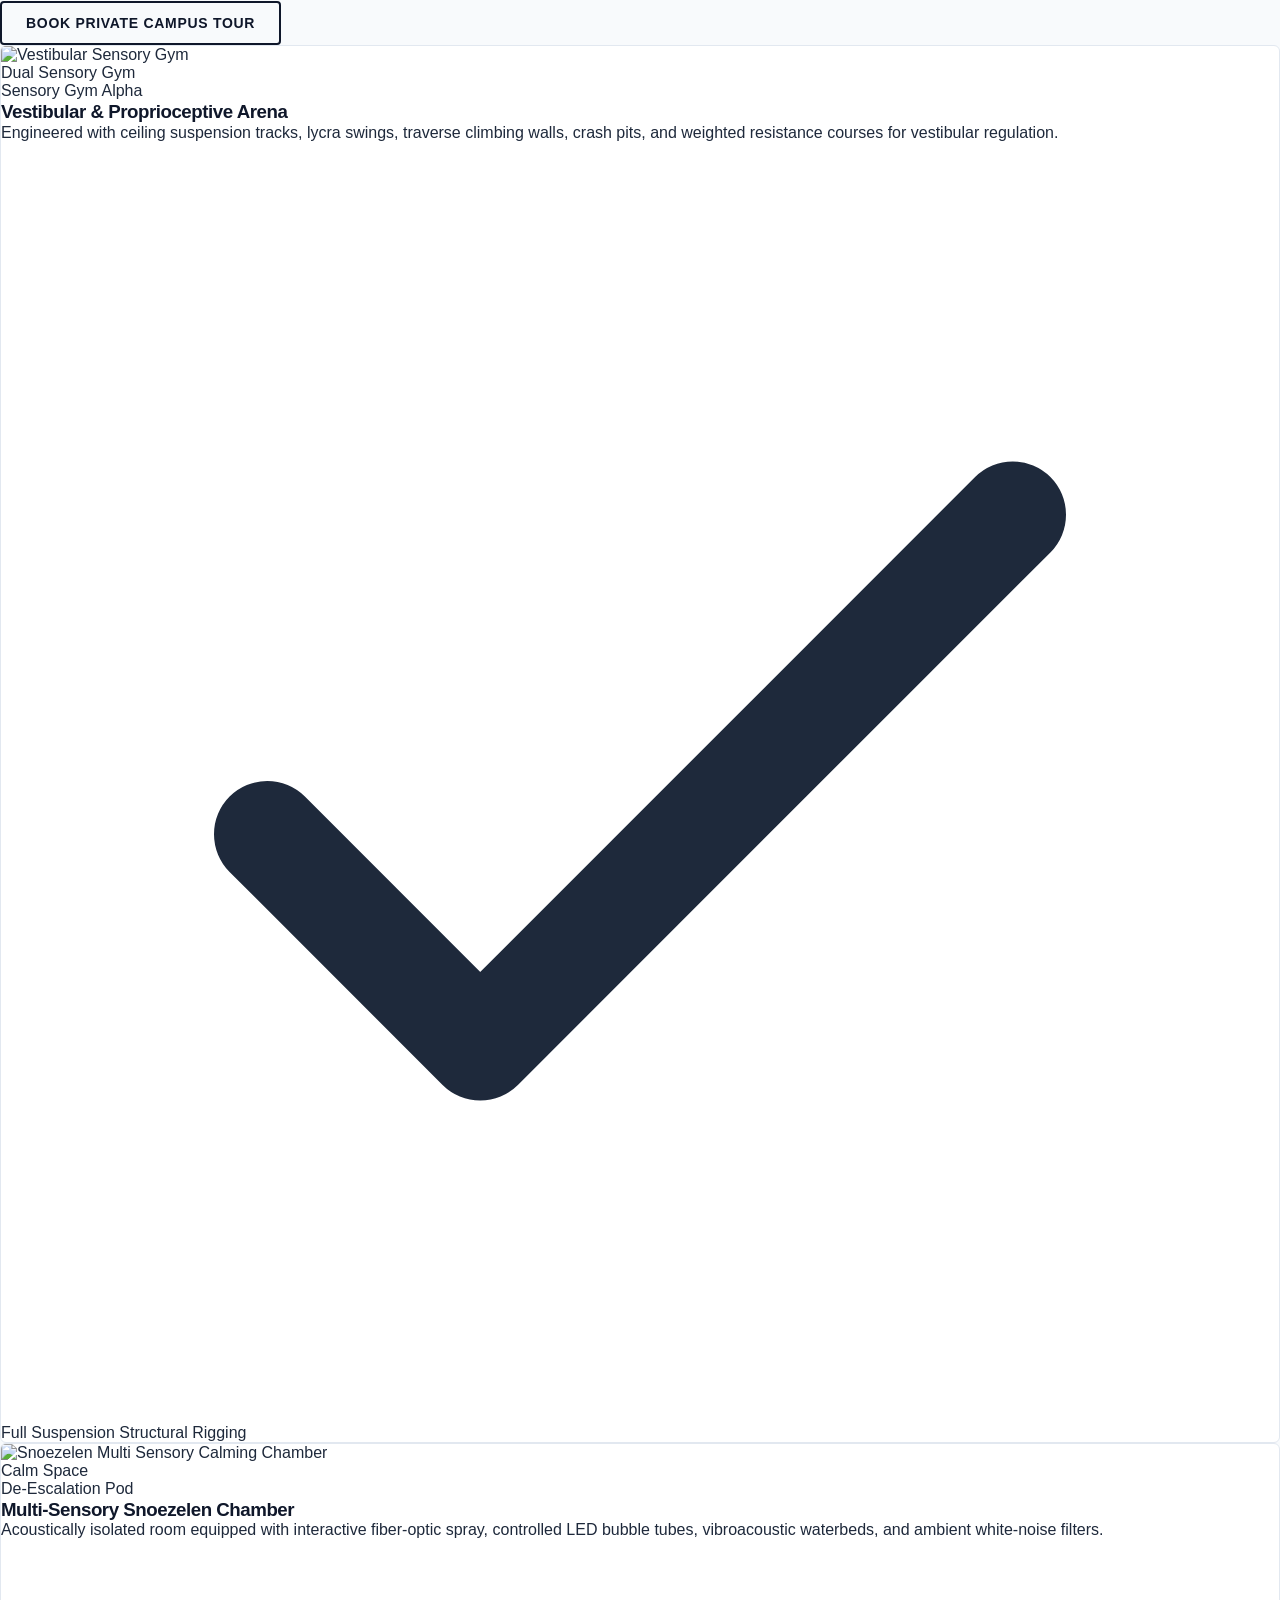
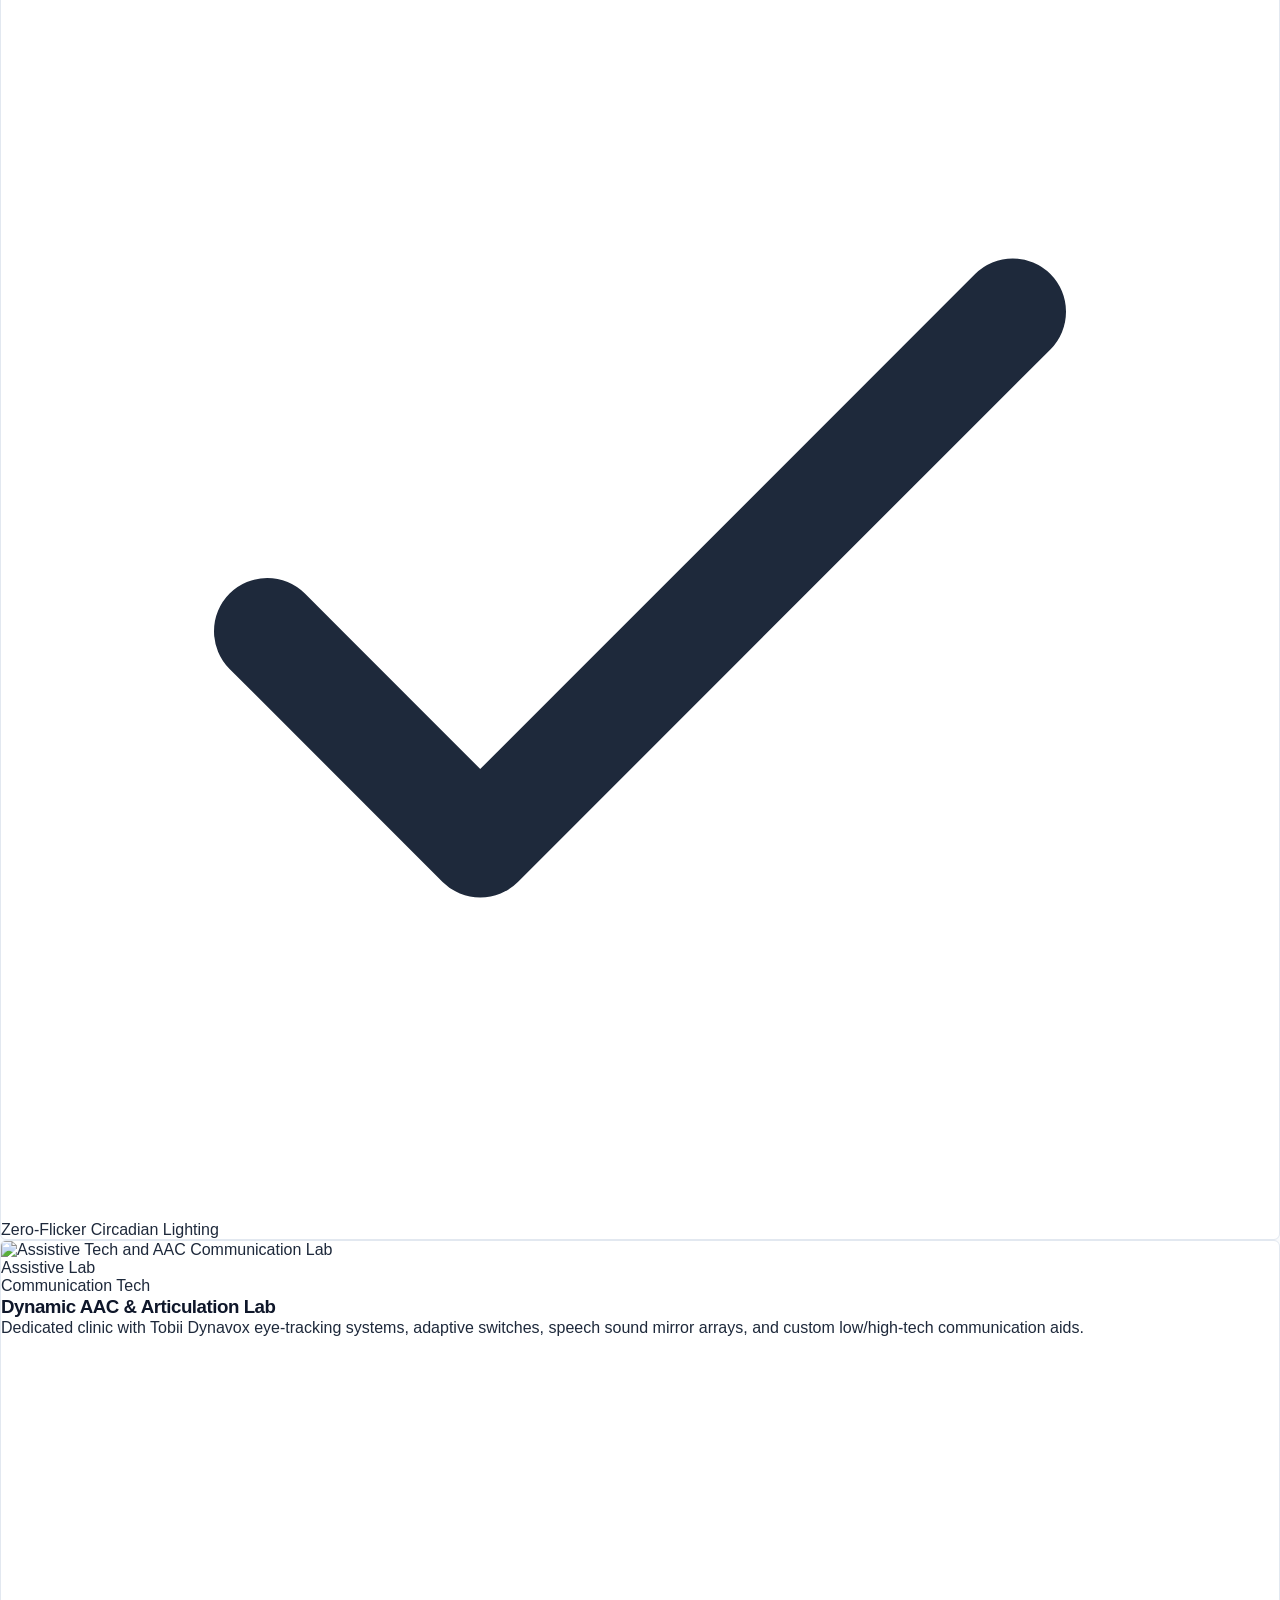
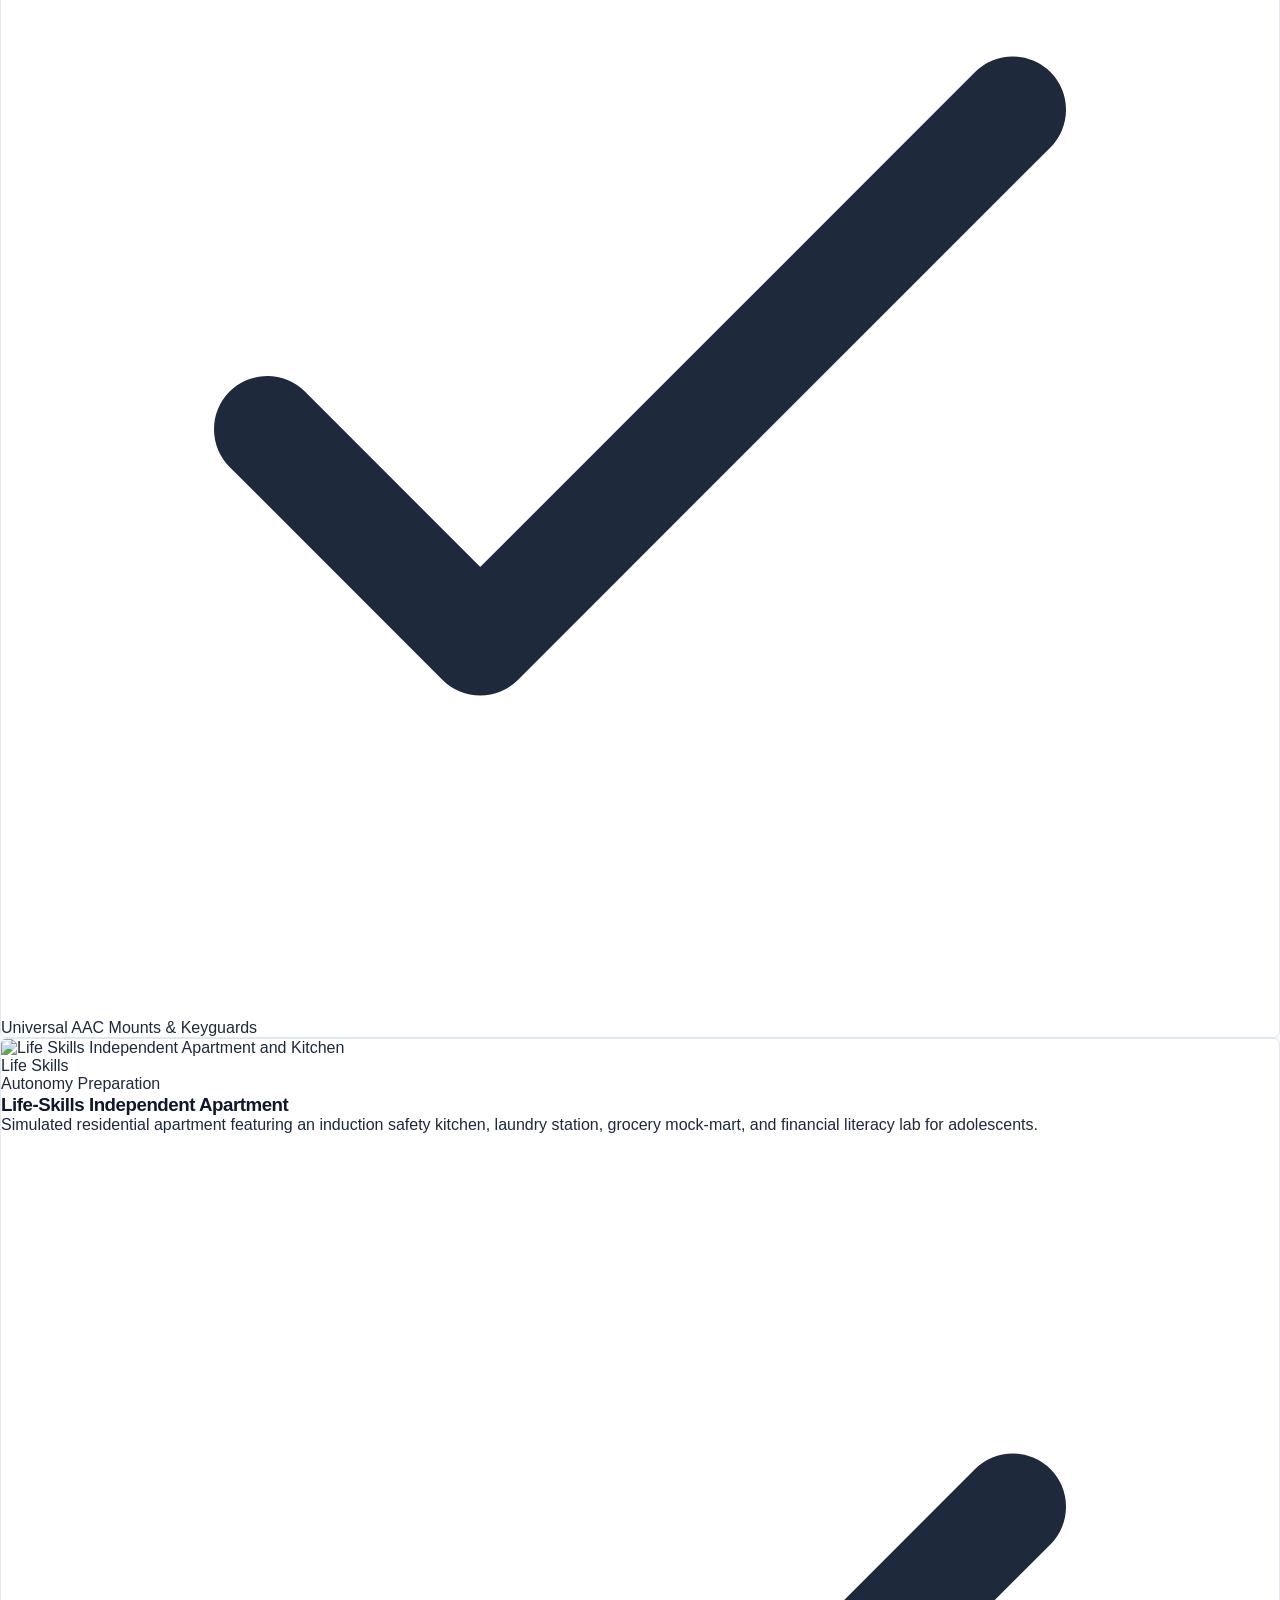
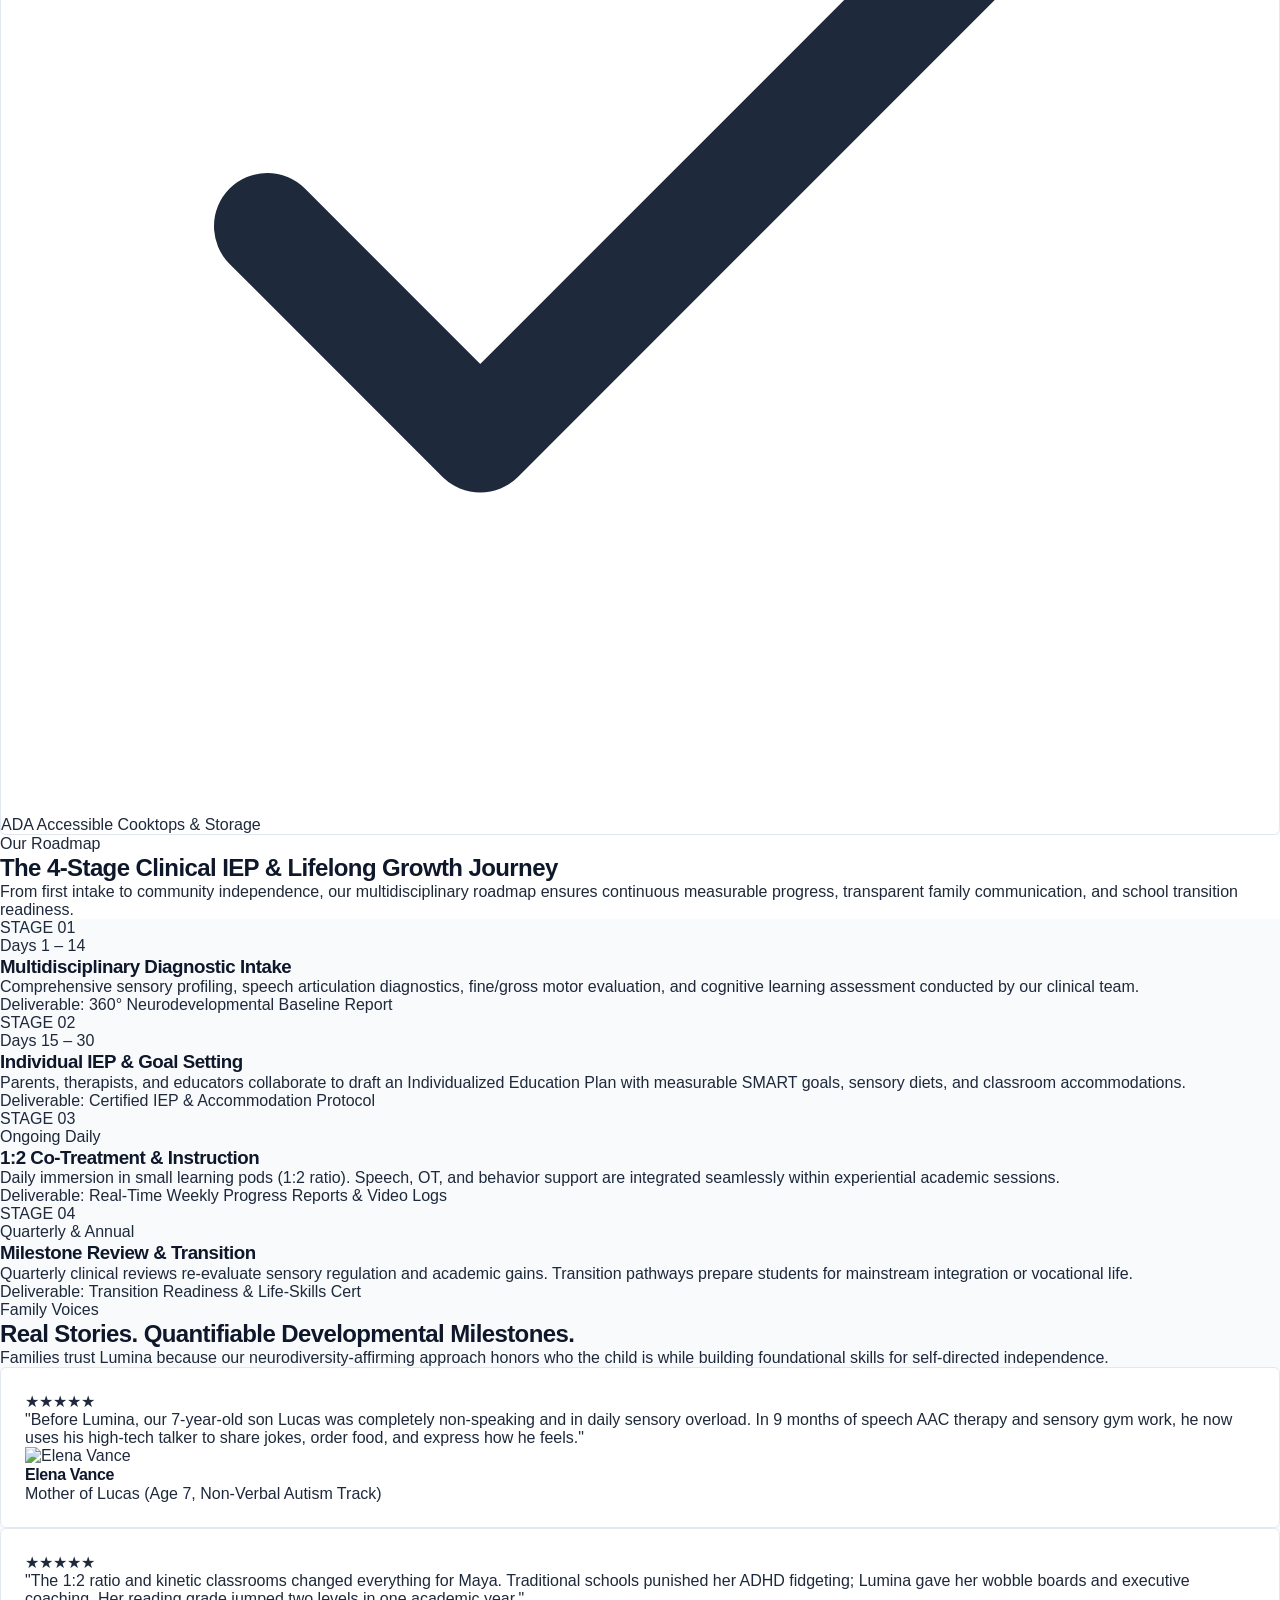
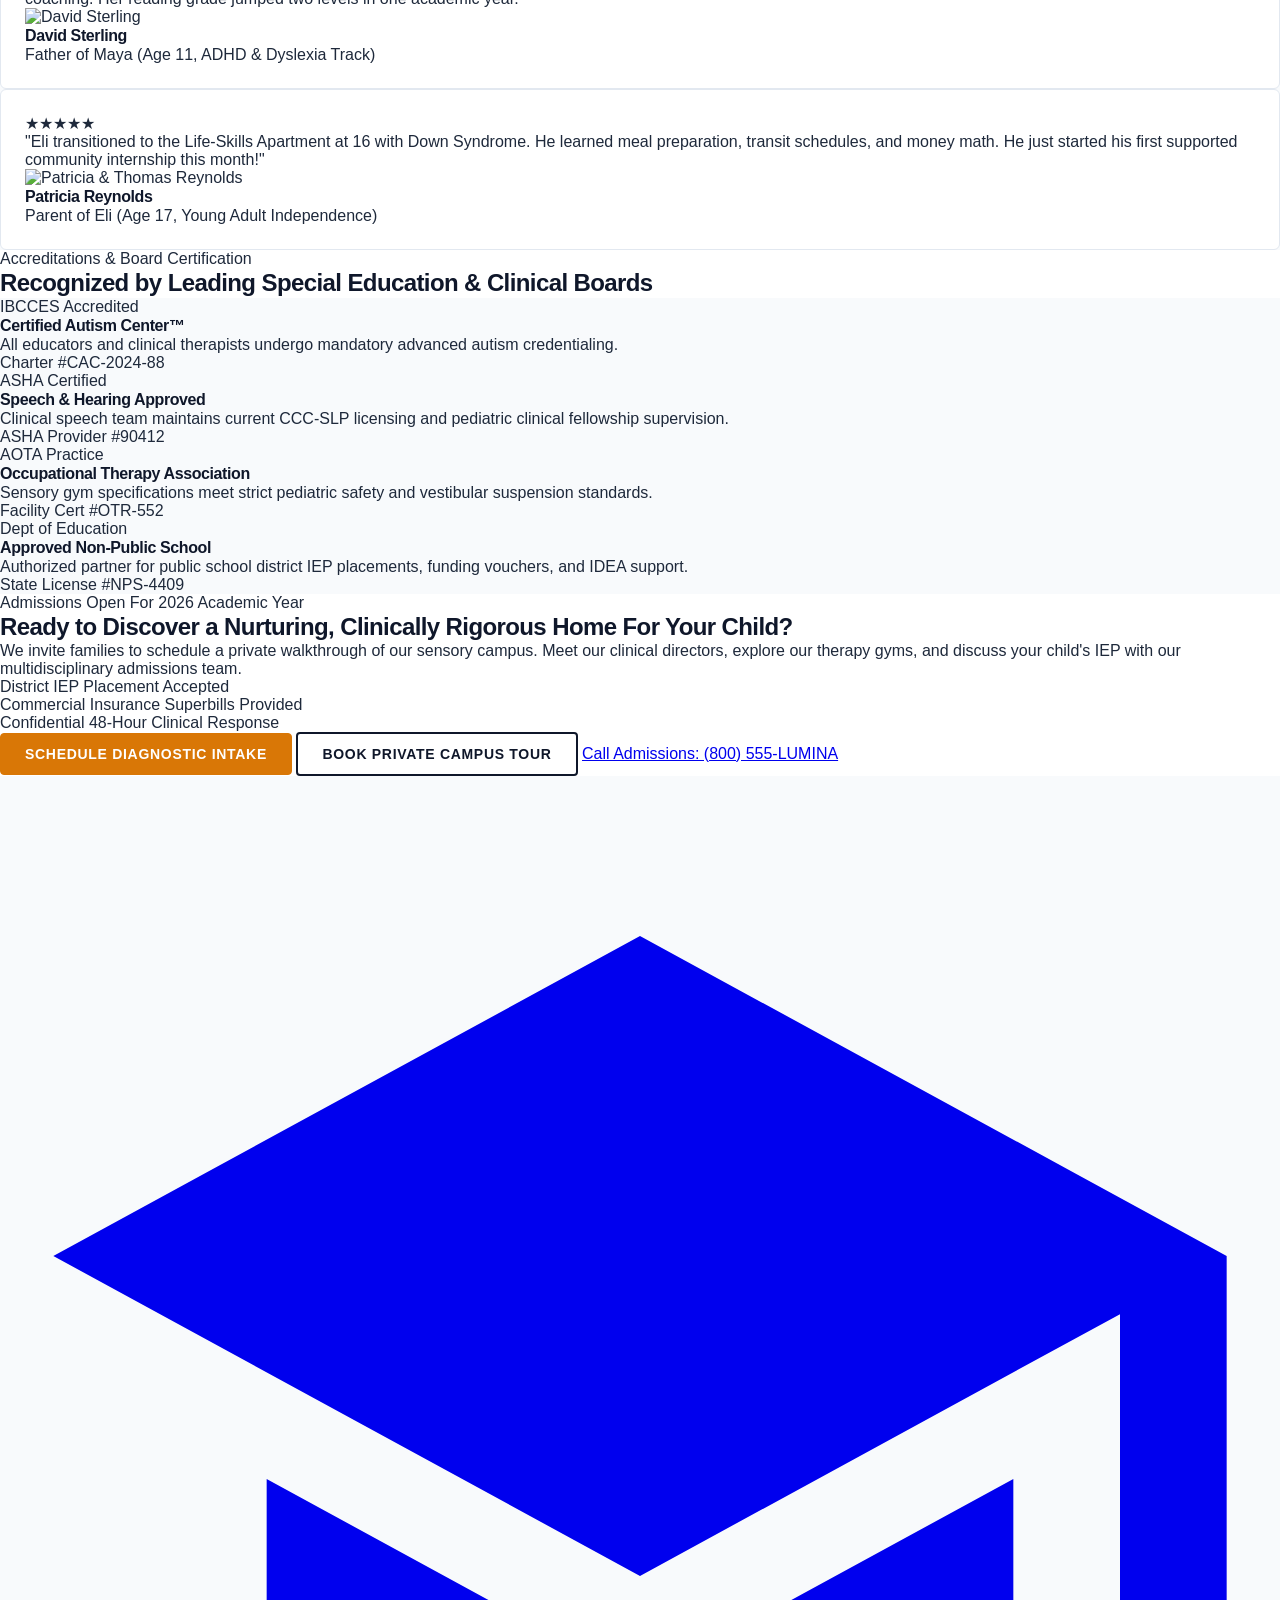
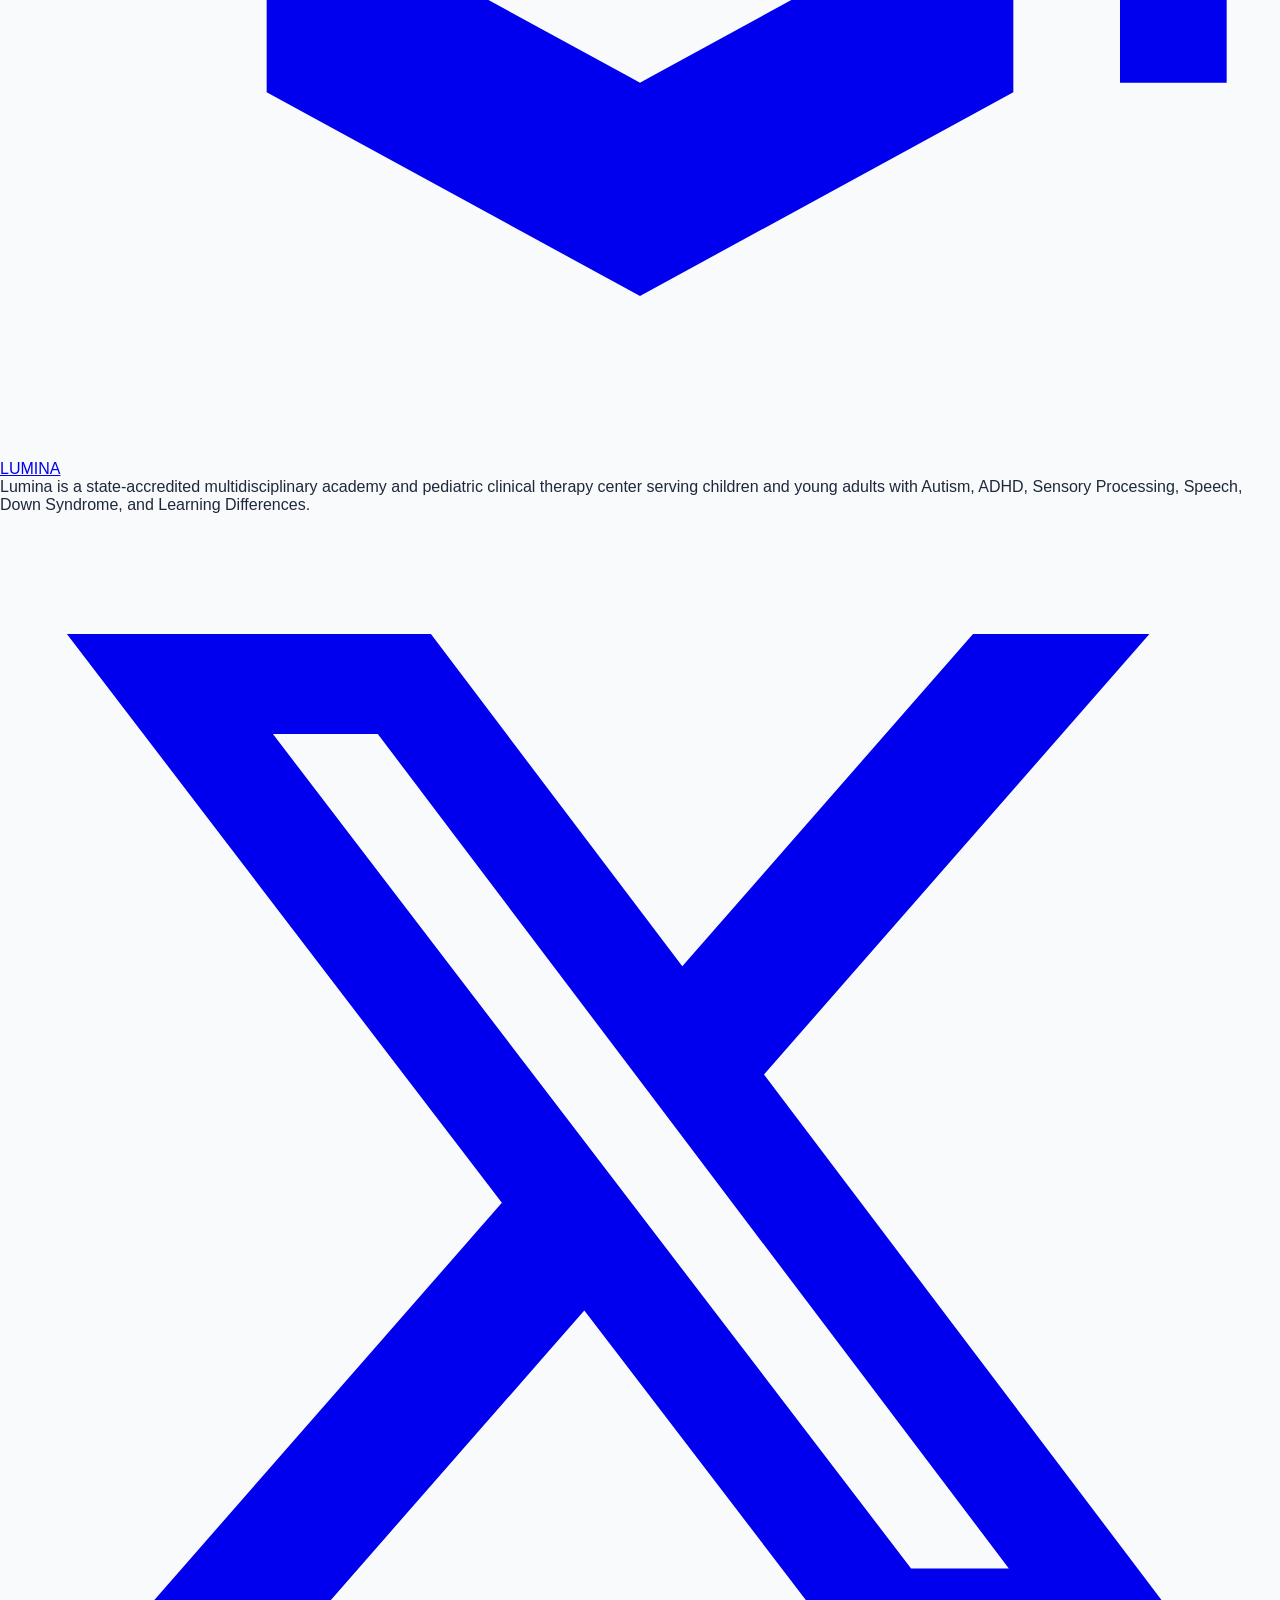
==== commit 8209c625: "update commit" ====
--- a/index.html
+++ b/index.html
@@ -234,7 +234,7 @@
        CONTAINER 1: HERO CONTAINER (High Contrast with Contrast Overlay)
        Clear purpose, target audience validation, and clinical credibility
        ========================================================================== -->
-  <section class="hero-wrapper min-h-[540px] lg:min-h-[640px] flex items-center border-b border-theme relative" style="background-image: url('https://i.pinimg.com/736x/7a/ca/72/7aca729d587623b8208a5c38b160322e.jpg');">
+  <section class="hero-wrapper min-h-[540px] lg:min-h-[640px] flex items-center border-b border-theme relative" style="background-image: url('images/hero/home-hero.png');">
     <div class="hero-overlay"></div>
     <div class="max-w-7xl mx-auto px-4 sm:px-6 lg:px-8 py-14 sm:py-20 lg:py-24 relative z-10 w-full">
       <div class="max-w-4xl mx-auto text-center flex flex-col items-center">
--- a/style.css
+++ b/style.css
@@ -251,9 +251,11 @@
    ========================================================================== */
 .hero-wrapper {
   position: relative;
+  /* Photo fills the full width of the hero; anchored slightly high so faces stay in view */
   background-size: cover;
-  background-position: center;
+  background-position: center 30%;
   background-repeat: no-repeat;
+  background-color: #E2E8F0;
   isolation: isolate;
   overflow: hidden;
 }
@@ -266,33 +268,74 @@
   height: 100%;
   z-index: 1;
   pointer-events: none;
-  background: rgba(255, 255, 255, 0.65);
+  /* Light mode: solid bright panel behind the centered text, photo stays visible at the edges */
+  background:
+    radial-gradient(ellipse 70% 75% at 50% 50%,
+      rgba(255, 255, 255, 0.55) 0%,
+      rgba(255, 255, 255, 0.35) 55%,
+      rgba(255, 255, 255, 0.05) 100%);
 }
 
 html.dark .hero-overlay,
 html.dark .hero-scrim {
-  background: rgba(11, 15, 25, 0.78);
-}
-
-[dir="rtl"] .hero-overlay,
-[dir="rtl"] .hero-scrim {
-  background: rgba(255, 255, 255, 0.65);
-}
-
-[dir="rtl"] html.dark .hero-overlay,
-[dir="rtl"] html.dark .hero-scrim {
-  background: rgba(11, 15, 25, 0.78);
+  background:
+    radial-gradient(ellipse 70% 75% at 50% 50%,
+      rgba(11, 15, 25, 0.55) 0%,
+      rgba(11, 15, 25, 0.40) 55%,
+      rgba(11, 15, 25, 0.15) 100%);
 }
 
 @media (max-width: 768px) {
   .hero-overlay,
   .hero-scrim {
-    background: rgba(255, 255, 255, 0.75) !important;
+    background: rgba(255, 255, 255, 0.60) !important;
   }
   html.dark .hero-overlay,
   html.dark .hero-scrim {
-    background: rgba(11, 15, 25, 0.85) !important;
-  }
+    background: rgba(11, 15, 25, 0.60) !important;
+  }
+}
+
+/* Light mode: darker hero body text + soft halo so it never blends into the photo */
+html:not(.dark) .hero-wrapper h1 {
+  color: #334155;
+  text-shadow: 0 0 14px rgba(255, 255, 255, 0.6);
+}
+html:not(.dark) .hero-wrapper p {
+  color: #475569;
+  font-weight: 500;
+  text-shadow: 0 0 8px rgba(255, 255, 255, 0.6);
+}
+
+html.dark .hero-wrapper {
+  background-color: #0B0F19;
+}
+
+/* Dark mode: shadow behind hero text so it stays readable over the brighter photo */
+html.dark .hero-wrapper h1 {
+  color: #E2E8F0;
+  text-shadow: 0 2px 14px rgba(0, 0, 0, 0.55);
+}
+html.dark .hero-wrapper p {
+  color: #CBD5E1;
+  text-shadow: 0 1px 8px rgba(0, 0, 0, 0.55);
+}
+
+/* Hero heading: calmer size + weight on every page */
+.hero-wrapper h1 {
+  font-weight: 700;
+  font-size: 1.75rem;
+  line-height: 1.2;
+  letter-spacing: -0.01em;
+}
+@media (min-width: 640px) {
+  .hero-wrapper h1 { font-size: 2.5rem; }
+}
+@media (min-width: 1024px) {
+  .hero-wrapper h1 { font-size: 3rem; }
+}
+html.dark .hero-wrapper h1 {
+  color: #D5DBE3;
 }
 
 .hero-wrapper > *:not(.hero-overlay):not(.hero-scrim) {
